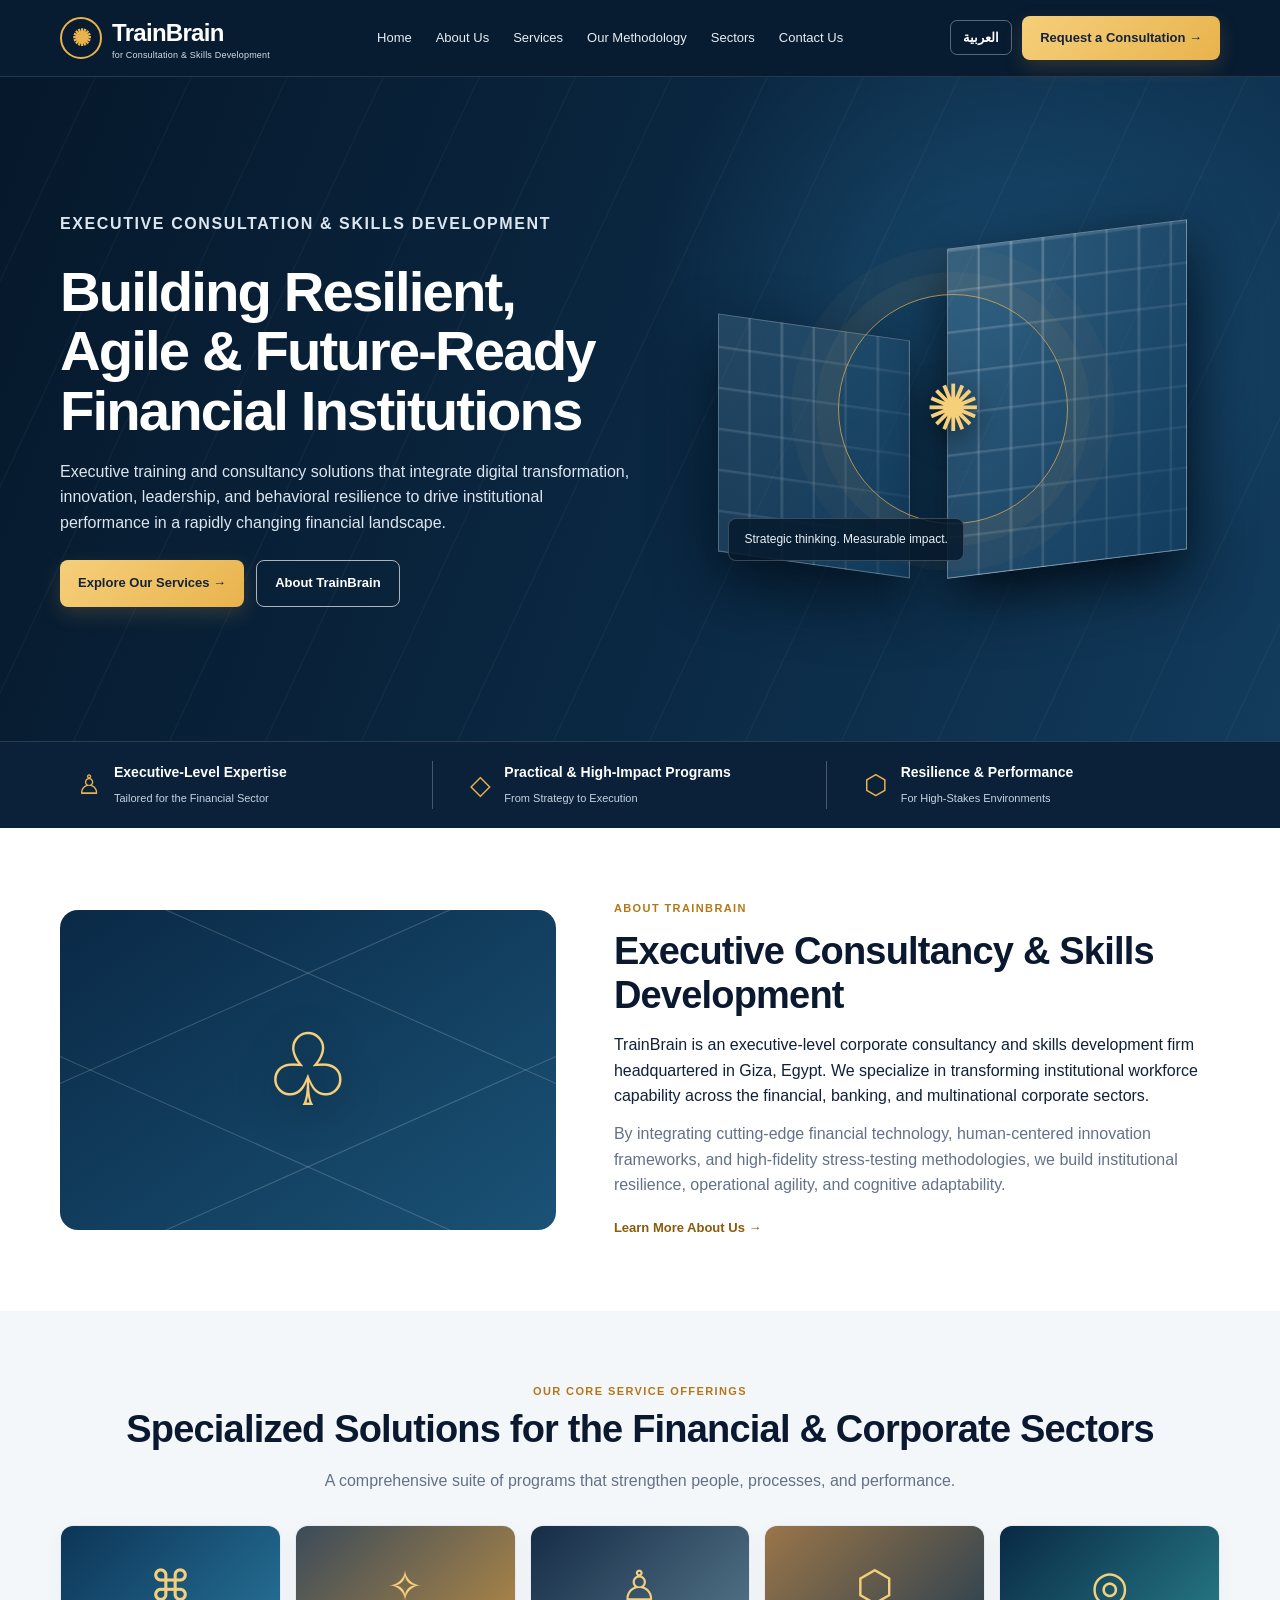
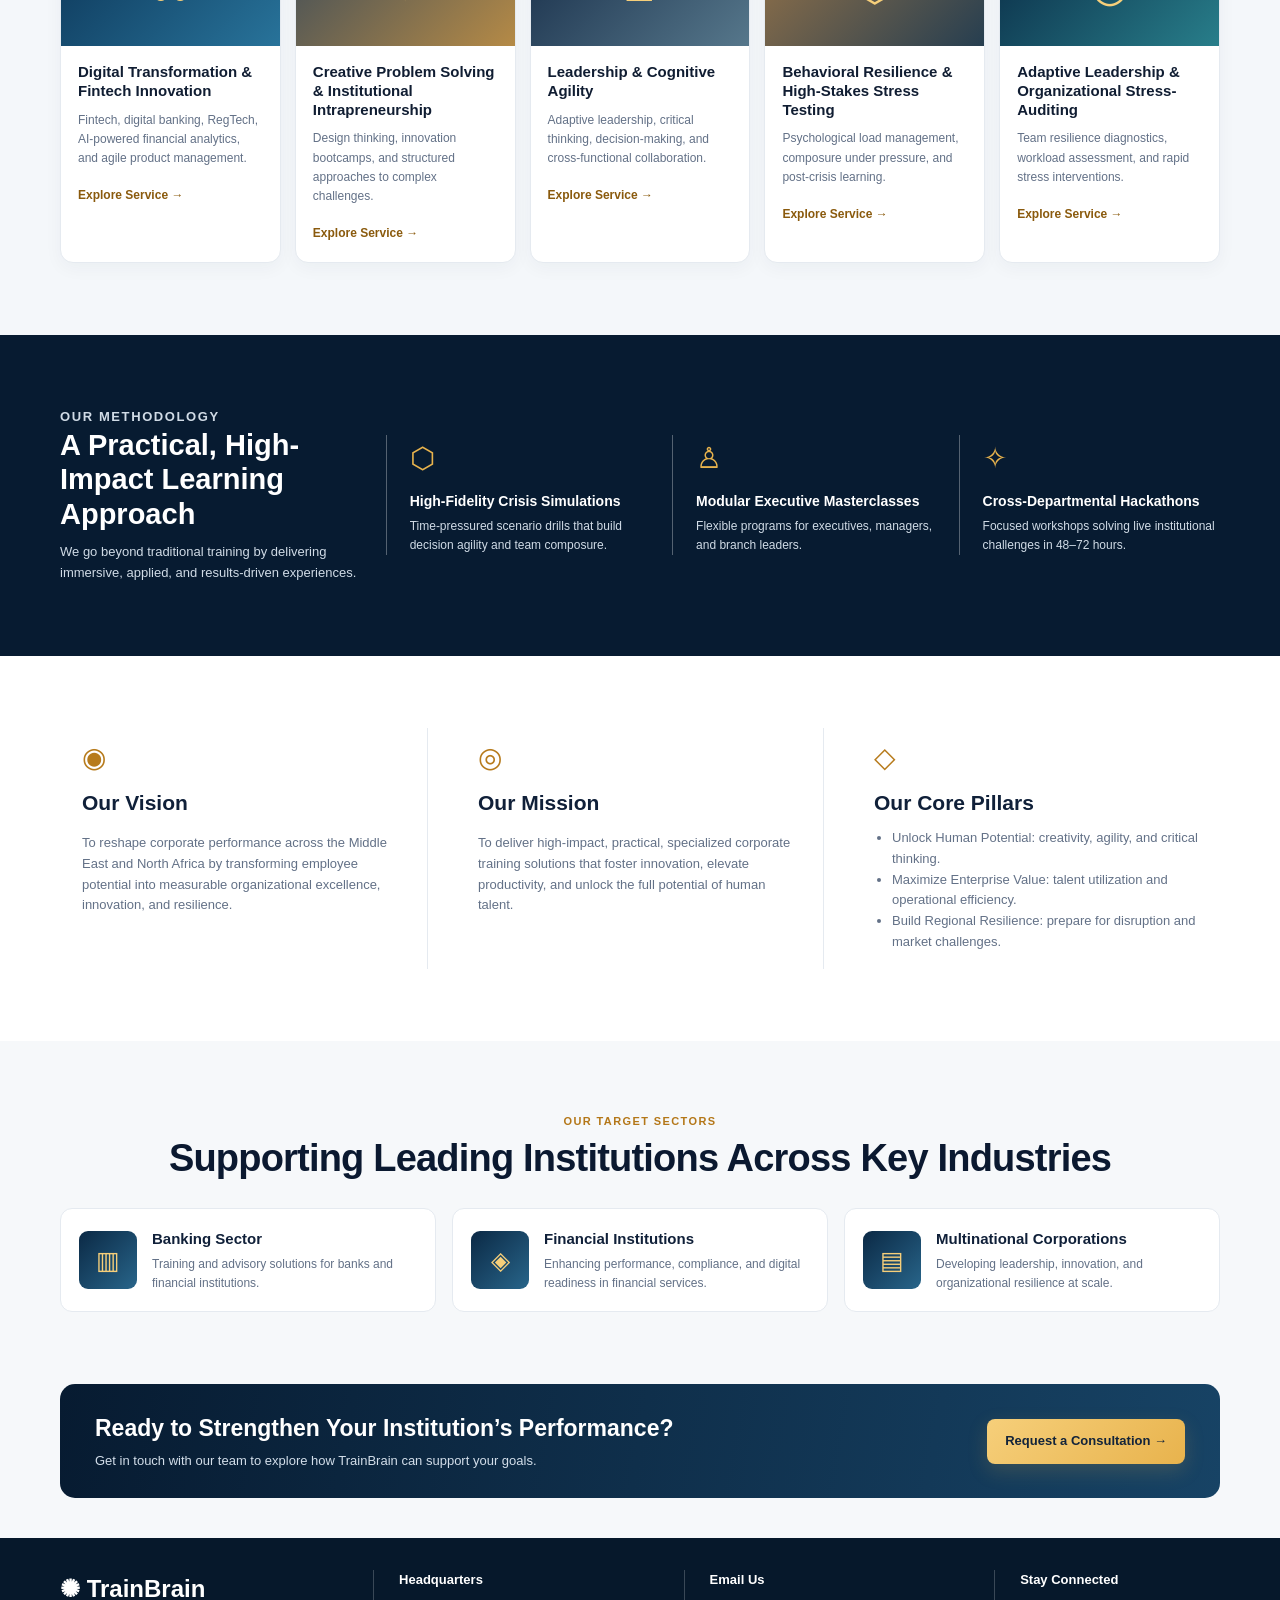
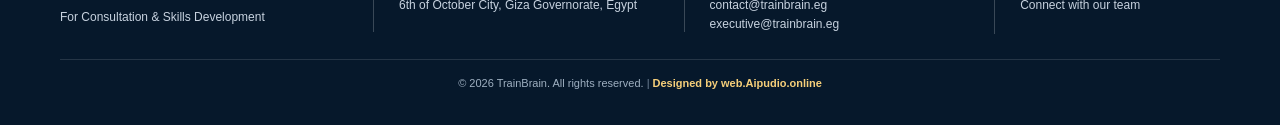
==== index.html @ cb70b30d "Add files via upload" ====
<!DOCTYPE html>
<html lang="en" dir="ltr">
<head>
<meta charset="UTF-8">
<meta name="viewport" content="width=device-width, initial-scale=1.0">
<meta name="description" content="TrainBrain — Executive consultancy and skills development for financial institutions and corporate organizations.">
<title>TrainBrain | Executive Consultancy & Skills Development</title>
<style>
:root{--navy:#071b31;--navy2:#0e2d4b;--gold:#e8b34d;--gold2:#f6cf7a;--ink:#102039;--muted:#637187;--line:#e5eaf0;--pale:#f4f7fa;--white:#fff}
*{box-sizing:border-box}html{scroll-behavior:smooth}body{margin:0;font-family:Inter,"Segoe UI",Tahoma,Arial,sans-serif;color:var(--ink);line-height:1.6;background:#fff}a{color:inherit;text-decoration:none}.container{width:min(1160px,calc(100% - 42px));margin:auto}
.topbar{background:var(--navy);color:#fff;position:sticky;top:0;z-index:30;border-bottom:1px solid #ffffff20}.nav{height:76px;display:flex;align-items:center;justify-content:space-between;gap:22px}.brand{display:flex;align-items:center;gap:10px;font-weight:850;font-size:24px;letter-spacing:-.7px;white-space:nowrap}.brandmark{width:42px;height:42px;border:2px solid var(--gold);border-radius:50%;display:grid;place-items:center;color:var(--gold);font-size:23px}.brand small{display:block;font-size:9px;letter-spacing:.2px;font-weight:500;color:#d5deea;margin-top:-5px}.navlinks{display:flex;align-items:center;gap:24px;font-size:13px;color:#e6edf5}.navlinks a:hover{color:var(--gold2)}.navtools{display:flex;align-items:center;gap:10px}.lang{border:1px solid #ffffff55;background:transparent;color:white;padding:9px 12px;border-radius:7px;cursor:pointer;font-weight:700}.btn{display:inline-flex;align-items:center;justify-content:center;gap:9px;padding:12px 18px;border-radius:8px;background:linear-gradient(135deg,var(--gold2),var(--gold));color:#13243a;font-weight:800;font-size:13px;border:0;cursor:pointer;box-shadow:0 7px 20px #e8b34d2c;transition:.2s}.btn:hover{transform:translateY(-2px)}.btn-outline{background:transparent;border:1px solid #ffffffa8;color:white;box-shadow:none}
.hero{background:radial-gradient(circle at 78% 35%,#23618a88,transparent 32%),linear-gradient(110deg,#06182b,#0b2944 58%,#123b5c);color:#fff;overflow:hidden;position:relative}.hero:after{content:"";position:absolute;inset:0;pointer-events:none;background:repeating-linear-gradient(115deg,transparent 0 85px,#ffffff08 86px 87px)}.hero-grid{min-height:465px;display:grid;grid-template-columns:1.05fr .95fr;align-items:center;gap:35px;padding:62px 0;position:relative;z-index:1}.eyebrow{font-size:11px;font-weight:850;letter-spacing:1.6px;text-transform:uppercase;color:var(--gold);margin:0 0 12px}.hero h1{font-size:clamp(37px,4.4vw,57px);line-height:1.06;letter-spacing:-1.9px;margin:0 0 18px;max-width:650px}.hero p{color:#dce6f0;max-width:570px;margin:0 0 25px;font-size:16px}.actions{display:flex;gap:12px;flex-wrap:wrap}.hero-art{height:330px;position:relative;display:grid;place-items:center}.tower{position:absolute;bottom:3%;height:85%;width:40%;border:1px solid #ffffff50;background:linear-gradient(115deg,#9bc7df33,#123e61cc),repeating-linear-gradient(90deg,transparent 0 29px,#ffffff45 30px 32px),repeating-linear-gradient(0deg,transparent 0 38px,#ffffff35 39px 41px);box-shadow:0 25px 60px #020d18;transform:skewY(-7deg)}.tower.t1{right:6%;height:100%;width:45%}.tower.t2{left:6%;height:72%;width:36%;opacity:.8;transform:skewY(8deg)}.orbit{width:230px;height:230px;border:1px solid #e8b34dbb;border-radius:50%;display:grid;place-items:center;box-shadow:0 0 0 22px #e8b34d0d,0 0 0 47px #e8b34d09;position:relative}.orbit span{font-size:65px;color:var(--gold2);text-shadow:0 8px 30px #0008}.arttag{position:absolute;bottom:13px;left:8%;background:#061a2cdd;border:1px solid #ffffff33;padding:11px 15px;border-radius:8px;font-size:12px;color:#eaf1f8}
.proof{background:#0a2139;color:white;border-top:1px solid #ffffff20}.proofgrid{display:grid;grid-template-columns:repeat(3,1fr);gap:20px;padding:19px 0}.proofitem{display:flex;align-items:center;gap:13px;padding:0 17px;border-inline-end:1px solid #ffffff40}.proofitem:last-child{border:0}.prooficon{font-size:27px;color:var(--gold)}.proofitem strong{display:block;font-size:14px}.proofitem small{font-size:11px;color:#c6d3e0}
section{padding:72px 0}.about{display:grid;grid-template-columns:.9fr 1.1fr;gap:58px;align-items:center}.visual{min-height:320px;border-radius:18px;background:linear-gradient(145deg,#0a2946,#1a5276);position:relative;overflow:hidden;display:grid;place-items:center;color:var(--gold2);font-size:100px}.visual:before,.visual:after{content:"";position:absolute;border:1px solid #ffffff30;transform:rotate(-24deg);width:125%;height:55%}.visual:after{transform:rotate(24deg)}.visual span{z-index:1;text-shadow:0 10px 35px #0008}.sectiontag{color:#b47718;font-size:11px;font-weight:850;letter-spacing:1.4px;text-transform:uppercase;margin:0 0 7px}.sectiontitle{font-size:clamp(27px,3vw,38px);line-height:1.15;letter-spacing:-.8px;margin:0 0 15px;color:#0b1930}.muted{color:var(--muted)}.about p{margin:0 0 12px}.textlink{display:inline-flex;gap:8px;align-items:center;color:#8a5a0d;font-weight:800;font-size:13px;margin-top:8px}.center{text-align:center}.services{background:var(--pale)}.servicegrid{display:grid;grid-template-columns:repeat(5,1fr);gap:14px;margin-top:32px}.service{background:white;border:1px solid var(--line);border-radius:13px;overflow:hidden;box-shadow:0 5px 18px #0b24400b;transition:.2s}.service:hover{transform:translateY(-5px);box-shadow:0 14px 30px #0b244018}.servicevisual{height:120px;background:linear-gradient(135deg,#0c3557,#28739a);display:grid;place-items:center;color:var(--gold2);font-size:43px}.service:nth-child(2) .servicevisual{background:linear-gradient(135deg,#3b4b59,#b58a46)}.service:nth-child(3) .servicevisual{background:linear-gradient(135deg,#162c47,#56778b)}.service:nth-child(4) .servicevisual{background:linear-gradient(135deg,#9a7548,#263e50)}.service:nth-child(5) .servicevisual{background:linear-gradient(135deg,#092944,#287e8a)}.servicebody{padding:17px}.service h3{font-size:15px;line-height:1.25;margin:0 0 10px;color:#101d32}.service p{font-size:12px;color:var(--muted);margin:0 0 13px}.service a{font-size:12px;font-weight:800;color:#8a5a0d}
.method{background:var(--navy);color:white}.methodgrid{display:grid;grid-template-columns:1.15fr repeat(3,1fr);gap:25px;align-items:center}.method h2{font-size:29px;line-height:1.2;margin:0 0 10px}.method p{color:#d0dbe6;font-size:13px;margin:0}.methoditem{border-inline-start:1px solid #ffffff50;padding-inline-start:23px}.methoditem .ico{font-size:29px;color:var(--gold);display:block;margin-bottom:8px}.methoditem strong{display:block;margin-bottom:5px;font-size:14px}.methoditem p{font-size:12px}
.valuesgrid{display:grid;grid-template-columns:repeat(3,1fr);gap:28px}.valuebox{padding:8px 22px;border-inline-end:1px solid var(--line)}.valuebox:last-child{border:0}.valueicon{font-size:28px;color:#b77b1c}.valuebox h3{font-size:21px;margin:6px 0 8px}.valuebox p,.valuebox li{font-size:13px;color:var(--muted)}.valuebox ul{padding-inline-start:18px;margin:8px 0}
.sectors{background:#f6f8fa}.sectorgrid{display:grid;grid-template-columns:repeat(3,1fr);gap:16px;margin-top:27px}.sector{display:flex;align-items:center;gap:15px;background:white;border:1px solid var(--line);border-radius:12px;padding:18px}.sectoricon{width:58px;height:58px;flex:0 0 58px;border-radius:9px;background:linear-gradient(135deg,#0b2945,#28658a);display:grid;place-items:center;color:var(--gold2);font-size:25px}.sector h3{margin:0 0 4px;font-size:15px}.sector p{margin:0;color:var(--muted);font-size:12px}
.cta{padding:0 0 40px;background:#f6f8fa}.ctainner{border-radius:15px;background:linear-gradient(100deg,#071b31,#174365);color:white;padding:26px 35px;display:flex;align-items:center;justify-content:space-between;gap:20px}.ctainner h2{font-size:23px;margin:0 0 4px}.ctainner p{margin:0;color:#d3deea;font-size:13px}
footer{background:#06182b;color:white;padding:32px 0}.footergrid{display:grid;grid-template-columns:1.1fr 1fr 1fr .7fr;gap:25px;align-items:start}.footcol{border-inline-end:1px solid #ffffff35;padding-inline-end:20px;min-height:62px}.footcol:last-child{border:0}.footcol strong{display:block;font-size:13px;margin-bottom:5px}.footcol p{font-size:12px;color:#c7d2df;margin:0}.footbrand{font-size:24px;font-weight:850}.copyright{border-top:1px solid #ffffff20;margin-top:25px;padding-top:15px;color:#9eafc0;font-size:11px;text-align:center}.site-credit{color:var(--gold2);font-weight:750;white-space:nowrap}.site-credit:hover{color:#fff;text-decoration:underline}.credit-separator{color:#71849a}
body[dir="rtl"]{font-family:Tahoma,"Segoe UI",Arial,sans-serif}body[dir="rtl"] .hero h1{letter-spacing:0;line-height:1.35}body[dir="rtl"] .eyebrow{letter-spacing:0}body[dir="rtl"] .sectiontag{letter-spacing:0}body[dir="rtl"] .navlinks{font-size:14px}
@media(max-width:980px){.navlinks{gap:13px}.navlinks a:nth-child(4),.navlinks a:nth-child(5){display:none}.servicegrid{grid-template-columns:repeat(3,1fr)}.methodgrid{grid-template-columns:repeat(3,1fr)}.methodintro{grid-column:1/-1}.methoditem:first-of-type{border:0}.about{gap:30px}}
@media(max-width:700px){.container{width:min(100% - 30px,560px)}.nav{height:68px}.brand{font-size:20px}.brandmark{width:36px;height:36px}.navlinks{display:none}.navtools .btn{display:none}.hero-grid{grid-template-columns:1fr;padding:55px 0 35px}.hero h1{font-size:39px}.hero-art{height:230px}.orbit{width:165px;height:165px}.orbit span{font-size:48px}.proofgrid{grid-template-columns:1fr;gap:12px}.proofitem{border:0;border-bottom:1px solid #ffffff30;padding:8px 4px}.about{grid-template-columns:1fr}.visual{min-height:220px}.servicegrid{grid-template-columns:1fr 1fr}.servicevisual{height:100px}.methodgrid{grid-template-columns:1fr}.methoditem{border-inline-start:0;border-top:1px solid #ffffff40;padding:17px 0 0}.valuesgrid,.sectorgrid{grid-template-columns:1fr}.valuebox{border:0;border-bottom:1px solid var(--line);padding:10px 0 20px}.ctainner{align-items:flex-start;flex-direction:column;padding:24px}.footergrid{grid-template-columns:1fr 1fr}.footcol{border:0}.sectiontitle{font-size:29px}section{padding:55px 0}}
@media(max-width:420px){.servicegrid{grid-template-columns:1fr}.footergrid{grid-template-columns:1fr}.hero h1{font-size:34px}}
</style>
</head>
<body>
<header class="topbar">
  <div class="container nav">
    <a class="brand" href="#home"><span class="brandmark">✺</span><span>TrainBrain<small data-en="for Consultation & Skills Development" data-ar="للاستشارات وتطوير المهارات">for Consultation & Skills Development</small></span></a>
    <nav class="navlinks">
      <a href="#home" data-en="Home" data-ar="الرئيسية">Home</a><a href="#about" data-en="About Us" data-ar="من نحن">About Us</a><a href="#services" data-en="Services" data-ar="خدماتنا">Services</a><a href="#method" data-en="Our Methodology" data-ar="منهجية العمل">Our Methodology</a><a href="#sectors" data-en="Sectors" data-ar="القطاعات">Sectors</a><a href="#contact" data-en="Contact Us" data-ar="تواصل معنا">Contact Us</a>
    </nav>
    <div class="navtools"><button class="lang" id="langBtn" type="button">العربية</button><a class="btn" href="#contact" data-en="Request a Consultation →" data-ar="اطلب استشارة ←">Request a Consultation →</a></div>
  </div>
</header>
<main>
<section class="hero" id="home"><div class="container hero-grid">
  <div><p class="eyebrow" data-en="Executive Consultation & Skills Development" data-ar="الاستشارات التنفيذية وتطوير المهارات">Executive Consultation & Skills Development</p>
  <h1 data-en="Building Resilient, Agile & Future-Ready Financial Institutions" data-ar="نبني مؤسسات مالية أكثر مرونة وابتكارًا واستعدادًا للمستقبل">Building Resilient, Agile & Future-Ready Financial Institutions</h1>
  <p data-en="Executive training and consultancy solutions that integrate digital transformation, innovation, leadership, and behavioral resilience to drive institutional performance in a rapidly changing financial landscape." data-ar="حلول استشارية وتدريبية تنفيذية تجمع بين التحول الرقمي والابتكار والقيادة والمرونة السلوكية لتعزيز أداء المؤسسات في بيئة مالية سريعة التغير.">Executive training and consultancy solutions that integrate digital transformation, innovation, leadership, and behavioral resilience to drive institutional performance in a rapidly changing financial landscape.</p>
  <div class="actions"><a class="btn" href="#services" data-en="Explore Our Services →" data-ar="اكتشف خدماتنا ←">Explore Our Services →</a><a class="btn btn-outline" href="#about" data-en="About TrainBrain" data-ar="عن TrainBrain">About TrainBrain</a></div></div>
  <div class="hero-art" aria-hidden="true"><div class="tower t2"></div><div class="tower t1"></div><div class="orbit"><span>✺</span></div><div class="arttag" data-en="Strategic thinking. Measurable impact." data-ar="تفكير استراتيجي. تأثير قابل للقياس.">Strategic thinking. Measurable impact.</div></div>
</div></section>
<div class="proof"><div class="container proofgrid">
  <div class="proofitem"><span class="prooficon">♙</span><div><strong data-en="Executive-Level Expertise" data-ar="خبرات على المستوى التنفيذي">Executive-Level Expertise</strong><small data-en="Tailored for the Financial Sector" data-ar="مصممة خصيصًا للقطاع المالي">Tailored for the Financial Sector</small></div></div>
  <div class="proofitem"><span class="prooficon">◇</span><div><strong data-en="Practical & High-Impact Programs" data-ar="برامج عملية عالية التأثير">Practical & High-Impact Programs</strong><small data-en="From Strategy to Execution" data-ar="من التخطيط إلى التنفيذ">From Strategy to Execution</small></div></div>
  <div class="proofitem"><span class="prooficon">⬡</span><div><strong data-en="Resilience & Performance" data-ar="المرونة والأداء">Resilience & Performance</strong><small data-en="For High-Stakes Environments" data-ar="للبيئات عالية التحديات">For High-Stakes Environments</small></div></div>
</div></div>
<section id="about"><div class="container about">
  <div class="visual"><span>♧</span></div>
  <div><p class="sectiontag" data-en="About TrainBrain" data-ar="عن TrainBrain">About TrainBrain</p><h2 class="sectiontitle" data-en="Executive Consultancy & Skills Development" data-ar="الاستشارات التنفيذية وتطوير المهارات">Executive Consultancy & Skills Development</h2>
  <p data-en="TrainBrain is an executive-level corporate consultancy and skills development firm headquartered in Giza, Egypt. We specialize in transforming institutional workforce capability across the financial, banking, and multinational corporate sectors." data-ar="TrainBrain شركة استشارات مؤسسية وتطوير مهارات على المستوى التنفيذي، يقع مقرها في الجيزة بمصر. نتخصص في تطوير قدرات القوى العاملة بالمؤسسات في القطاعات المالية والمصرفية والشركات متعددة الجنسيات.">TrainBrain is an executive-level corporate consultancy and skills development firm headquartered in Giza, Egypt. We specialize in transforming institutional workforce capability across the financial, banking, and multinational corporate sectors.</p>
  <p class="muted" data-en="By integrating cutting-edge financial technology, human-centered innovation frameworks, and high-fidelity stress-testing methodologies, we build institutional resilience, operational agility, and cognitive adaptability." data-ar="ومن خلال دمج أحدث تقنيات التكنولوجيا المالية وأطر الابتكار المرتكزة على الإنسان ومنهجيات محاكاة الضغوط الواقعية، نعمل على بناء المرونة المؤسسية والرشاقة التشغيلية والقدرة على التكيف الذهني.">By integrating cutting-edge financial technology, human-centered innovation frameworks, and high-fidelity stress-testing methodologies, we build institutional resilience, operational agility, and cognitive adaptability.</p>
  <a class="textlink" href="#contact" data-en="Learn More About Us →" data-ar="تعرّف على المزيد ←">Learn More About Us →</a></div>
</div></section>
<section class="services" id="services"><div class="container"><div class="center"><p class="sectiontag" data-en="Our Core Service Offerings" data-ar="مجالات خدماتنا الرئيسية">Our Core Service Offerings</p><h2 class="sectiontitle" data-en="Specialized Solutions for the Financial & Corporate Sectors" data-ar="حلول متخصصة للقطاعات المالية والمؤسسية">Specialized Solutions for the Financial & Corporate Sectors</h2><p class="muted" data-en="A comprehensive suite of programs that strengthen people, processes, and performance." data-ar="مجموعة متكاملة من البرامج التي تطور الأفراد والعمليات وترتقي بالأداء المؤسسي.">A comprehensive suite of programs that strengthen people, processes, and performance.</p></div>
<div class="servicegrid">
  <article class="service"><div class="servicevisual">⌘</div><div class="servicebody"><h3 data-en="Digital Transformation & Fintech Innovation" data-ar="التحول الرقمي والابتكار في التكنولوجيا المالية">Digital Transformation & Fintech Innovation</h3><p data-en="Fintech, digital banking, RegTech, AI-powered financial analytics, and agile product management." data-ar="التكنولوجيا المالية والخدمات المصرفية الرقمية والامتثال الرقابي والذكاء الاصطناعي وإدارة المنتجات الرقمية.">Fintech, digital banking, RegTech, AI-powered financial analytics, and agile product management.</p><a href="#contact" data-en="Explore Service →" data-ar="اكتشف الخدمة ←">Explore Service →</a></div></article>
  <article class="service"><div class="servicevisual">✧</div><div class="servicebody"><h3 data-en="Creative Problem Solving & Institutional Intrapreneurship" data-ar="حل المشكلات الإبداعي والابتكار المؤسسي">Creative Problem Solving & Institutional Intrapreneurship</h3><p data-en="Design thinking, innovation bootcamps, and structured approaches to complex challenges." data-ar="التفكير التصميمي ومعسكرات الابتكار وأساليب منهجية للتعامل مع التحديات المعقدة.">Design thinking, innovation bootcamps, and structured approaches to complex challenges.</p><a href="#contact" data-en="Explore Service →" data-ar="اكتشف الخدمة ←">Explore Service →</a></div></article>
  <article class="service"><div class="servicevisual">♙</div><div class="servicebody"><h3 data-en="Leadership & Cognitive Agility" data-ar="القيادة والمرونة الذهنية">Leadership & Cognitive Agility</h3><p data-en="Adaptive leadership, critical thinking, decision-making, and cross-functional collaboration." data-ar="القيادة التكيفية والتفكير النقدي واتخاذ القرار وتعزيز التعاون بين الإدارات.">Adaptive leadership, critical thinking, decision-making, and cross-functional collaboration.</p><a href="#contact" data-en="Explore Service →" data-ar="اكتشف الخدمة ←">Explore Service →</a></div></article>
  <article class="service"><div class="servicevisual">⬡</div><div class="servicebody"><h3 data-en="Behavioral Resilience & High-Stakes Stress Testing" data-ar="المرونة السلوكية ومحاكاة الضغوط الحرجة">Behavioral Resilience & High-Stakes Stress Testing</h3><p data-en="Psychological load management, composure under pressure, and post-crisis learning." data-ar="إدارة الأعباء الذهنية والثبات تحت الضغط واستخلاص الدروس بعد الأزمات.">Psychological load management, composure under pressure, and post-crisis learning.</p><a href="#contact" data-en="Explore Service →" data-ar="اكتشف الخدمة ←">Explore Service →</a></div></article>
  <article class="service"><div class="servicevisual">◎</div><div class="servicebody"><h3 data-en="Adaptive Leadership & Organizational Stress-Auditing" data-ar="القيادة التكيفية وتقييم الضغوط المؤسسية">Adaptive Leadership & Organizational Stress-Auditing</h3><p data-en="Team resilience diagnostics, workload assessment, and rapid stress interventions." data-ar="تقييم مرونة الفرق وأعباء العمل وتطبيق تدخلات سريعة لإدارة التوتر.">Team resilience diagnostics, workload assessment, and rapid stress interventions.</p><a href="#contact" data-en="Explore Service →" data-ar="اكتشف الخدمة ←">Explore Service →</a></div></article>
</div></div></section>
<section class="method" id="method"><div class="container methodgrid">
  <div class="methodintro"><p class="eyebrow" data-en="Our Methodology" data-ar="منهجية العمل">Our Methodology</p><h2 data-en="A Practical, High-Impact Learning Approach" data-ar="منهجية تعلم عملية وعالية التأثير">A Practical, High-Impact Learning Approach</h2><p data-en="We go beyond traditional training by delivering immersive, applied, and results-driven experiences." data-ar="نتجاوز التدريب التقليدي من خلال تجارب عملية وتفاعلية تركز على التطبيق وتحقيق النتائج.">We go beyond traditional training by delivering immersive, applied, and results-driven experiences.</p></div>
  <div class="methoditem"><span class="ico">⬡</span><strong data-en="High-Fidelity Crisis Simulations" data-ar="محاكاة واقعية للأزمات">High-Fidelity Crisis Simulations</strong><p data-en="Time-pressured scenario drills that build decision agility and team composure." data-ar="تدريبات تحاكي سيناريوهات واقعية تحت ضغط الوقت لتعزيز سرعة القرار وتماسك الفرق.">Time-pressured scenario drills that build decision agility and team composure.</p></div>
  <div class="methoditem"><span class="ico">♙</span><strong data-en="Modular Executive Masterclasses" data-ar="برامج تنفيذية متخصصة">Modular Executive Masterclasses</strong><p data-en="Flexible programs for executives, managers, and branch leaders." data-ar="برامج مرنة للقيادات التنفيذية والمديرين ومديري الفروع.">Flexible programs for executives, managers, and branch leaders.</p></div>
  <div class="methoditem"><span class="ico">✧</span><strong data-en="Cross-Departmental Hackathons" data-ar="ورش ابتكار مشتركة بين الإدارات">Cross-Departmental Hackathons</strong><p data-en="Focused workshops solving live institutional challenges in 48–72 hours." data-ar="ورش عمل مكثفة لمعالجة تحديات مؤسسية فعلية خلال 48 إلى 72 ساعة.">Focused workshops solving live institutional challenges in 48–72 hours.</p></div>
</div></section>
<section><div class="container valuesgrid">
  <div class="valuebox"><div class="valueicon">◉</div><h3 data-en="Our Vision" data-ar="رؤيتنا">Our Vision</h3><p data-en="To reshape corporate performance across the Middle East and North Africa by transforming employee potential into measurable organizational excellence, innovation, and resilience." data-ar="إعادة تشكيل مستقبل الأداء المؤسسي في الشرق الأوسط وشمال أفريقيا من خلال تحويل إمكانات الموظفين إلى تميز مؤسسي وابتكار ومرونة قابلة للقياس.">To reshape corporate performance across the Middle East and North Africa by transforming employee potential into measurable organizational excellence, innovation, and resilience.</p></div>
  <div class="valuebox"><div class="valueicon">◎</div><h3 data-en="Our Mission" data-ar="رسالتنا">Our Mission</h3><p data-en="To deliver high-impact, practical, specialized corporate training solutions that foster innovation, elevate productivity, and unlock the full potential of human talent." data-ar="تقديم حلول تدريبية مؤسسية متخصصة وعملية وعالية التأثير تعزز الابتكار وترفع الإنتاجية وتطلق الإمكانات الكاملة للموارد البشرية.">To deliver high-impact, practical, specialized corporate training solutions that foster innovation, elevate productivity, and unlock the full potential of human talent.</p></div>
  <div class="valuebox"><div class="valueicon">◇</div><h3 data-en="Our Core Pillars" data-ar="ركائزنا الأساسية">Our Core Pillars</h3><ul><li data-en="Unlock Human Potential: creativity, agility, and critical thinking." data-ar="إطلاق الإمكانات البشرية: الإبداع والمرونة والتفكير النقدي.">Unlock Human Potential: creativity, agility, and critical thinking.</li><li data-en="Maximize Enterprise Value: talent utilization and operational efficiency." data-ar="تعظيم القيمة المؤسسية: استثمار المواهب ورفع كفاءة العمليات.">Maximize Enterprise Value: talent utilization and operational efficiency.</li><li data-en="Build Regional Resilience: prepare for disruption and market challenges." data-ar="بناء المرونة الإقليمية: الاستعداد للتحولات والتحديات السوقية.">Build Regional Resilience: prepare for disruption and market challenges.</li></ul></div>
</div></section>
<section class="sectors" id="sectors"><div class="container"><div class="center"><p class="sectiontag" data-en="Our Target Sectors" data-ar="القطاعات المستهدفة">Our Target Sectors</p><h2 class="sectiontitle" data-en="Supporting Leading Institutions Across Key Industries" data-ar="ندعم المؤسسات الرائدة في القطاعات الرئيسية">Supporting Leading Institutions Across Key Industries</h2></div>
<div class="sectorgrid"><div class="sector"><div class="sectoricon">▥</div><div><h3 data-en="Banking Sector" data-ar="القطاع المصرفي">Banking Sector</h3><p data-en="Training and advisory solutions for banks and financial institutions." data-ar="حلول تدريبية واستشارية للبنوك والمؤسسات المالية.">Training and advisory solutions for banks and financial institutions.</p></div></div>
<div class="sector"><div class="sectoricon">◈</div><div><h3 data-en="Financial Institutions" data-ar="المؤسسات المالية">Financial Institutions</h3><p data-en="Enhancing performance, compliance, and digital readiness in financial services." data-ar="تعزيز الأداء والامتثال والاستعداد الرقمي في الخدمات المالية.">Enhancing performance, compliance, and digital readiness in financial services.</p></div></div>
<div class="sector"><div class="sectoricon">▤</div><div><h3 data-en="Multinational Corporations" data-ar="الشركات متعددة الجنسيات">Multinational Corporations</h3><p data-en="Developing leadership, innovation, and organizational resilience at scale." data-ar="تطوير القيادة والابتكار والمرونة المؤسسية على نطاق واسع.">Developing leadership, innovation, and organizational resilience at scale.</p></div></div></div></div></section>
<section class="cta" id="contact"><div class="container ctainner"><div><h2 data-en="Ready to Strengthen Your Institution’s Performance?" data-ar="هل أنتم مستعدون لتعزيز أداء مؤسستكم؟">Ready to Strengthen Your Institution’s Performance?</h2><p data-en="Get in touch with our team to explore how TrainBrain can support your goals." data-ar="تواصلوا مع فريقنا لاستكشاف كيف يمكن لـ TrainBrain دعم أهدافكم.">Get in touch with our team to explore how TrainBrain can support your goals.</p></div><a class="btn" href="mailto:contact@trainbrain.eg" data-en="Request a Consultation →" data-ar="اطلب استشارة ←">Request a Consultation →</a></div></section>
</main>
<footer><div class="container"><div class="footergrid">
  <div class="footcol"><div class="footbrand">✺ TrainBrain</div><p data-en="For Consultation & Skills Development" data-ar="للاستشارات وتطوير المهارات">For Consultation & Skills Development</p></div>
  <div class="footcol"><strong data-en="Headquarters" data-ar="المقر الرئيسي">Headquarters</strong><p data-en="6th of October City, Giza Governorate, Egypt" data-ar="مدينة السادس من أكتوبر، محافظة الجيزة، مصر">6th of October City, Giza Governorate, Egypt</p></div>
  <div class="footcol"><strong data-en="Email Us" data-ar="راسلونا">Email Us</strong><p>contact@trainbrain.eg<br>executive@trainbrain.eg</p></div>
  <div class="footcol"><strong data-en="Stay Connected" data-ar="تابعونا">Stay Connected</strong><p data-en="Connect with our team" data-ar="تواصلوا مع فريقنا">Connect with our team</p></div>
</div><div class="copyright">
  © <span id="year"></span> TrainBrain. <span data-en="All rights reserved." data-ar="جميع الحقوق محفوظة.">All rights reserved.</span>
  <span class="credit-separator"> | </span>
  <a class="site-credit" href="https://web.aipudio.online/" target="_blank" rel="noopener noreferrer"
     data-en="Designed by web.Aipudio.online" data-ar="تصميم وتنفيذ web.Aipudio.online">Designed by web.Aipudio.online</a>
</div></div></footer>
<script>
const btn=document.getElementById('langBtn');
function setLanguage(lang){
  document.documentElement.lang=lang;
  document.documentElement.dir=lang==='ar'?'rtl':'ltr';
  document.body.dir=lang==='ar'?'rtl':'ltr';
  document.querySelectorAll('[data-en][data-ar]').forEach(el=>{el.textContent=el.dataset[lang]});
  btn.textContent=lang==='en'?'العربية':'English';
  localStorage.setItem('trainbrain-lang',lang);
}
btn.addEventListener('click',()=>setLanguage(document.documentElement.lang==='en'?'ar':'en'));
document.getElementById('year').textContent=new Date().getFullYear();
setLanguage('en');
</script>
</body>
</html>
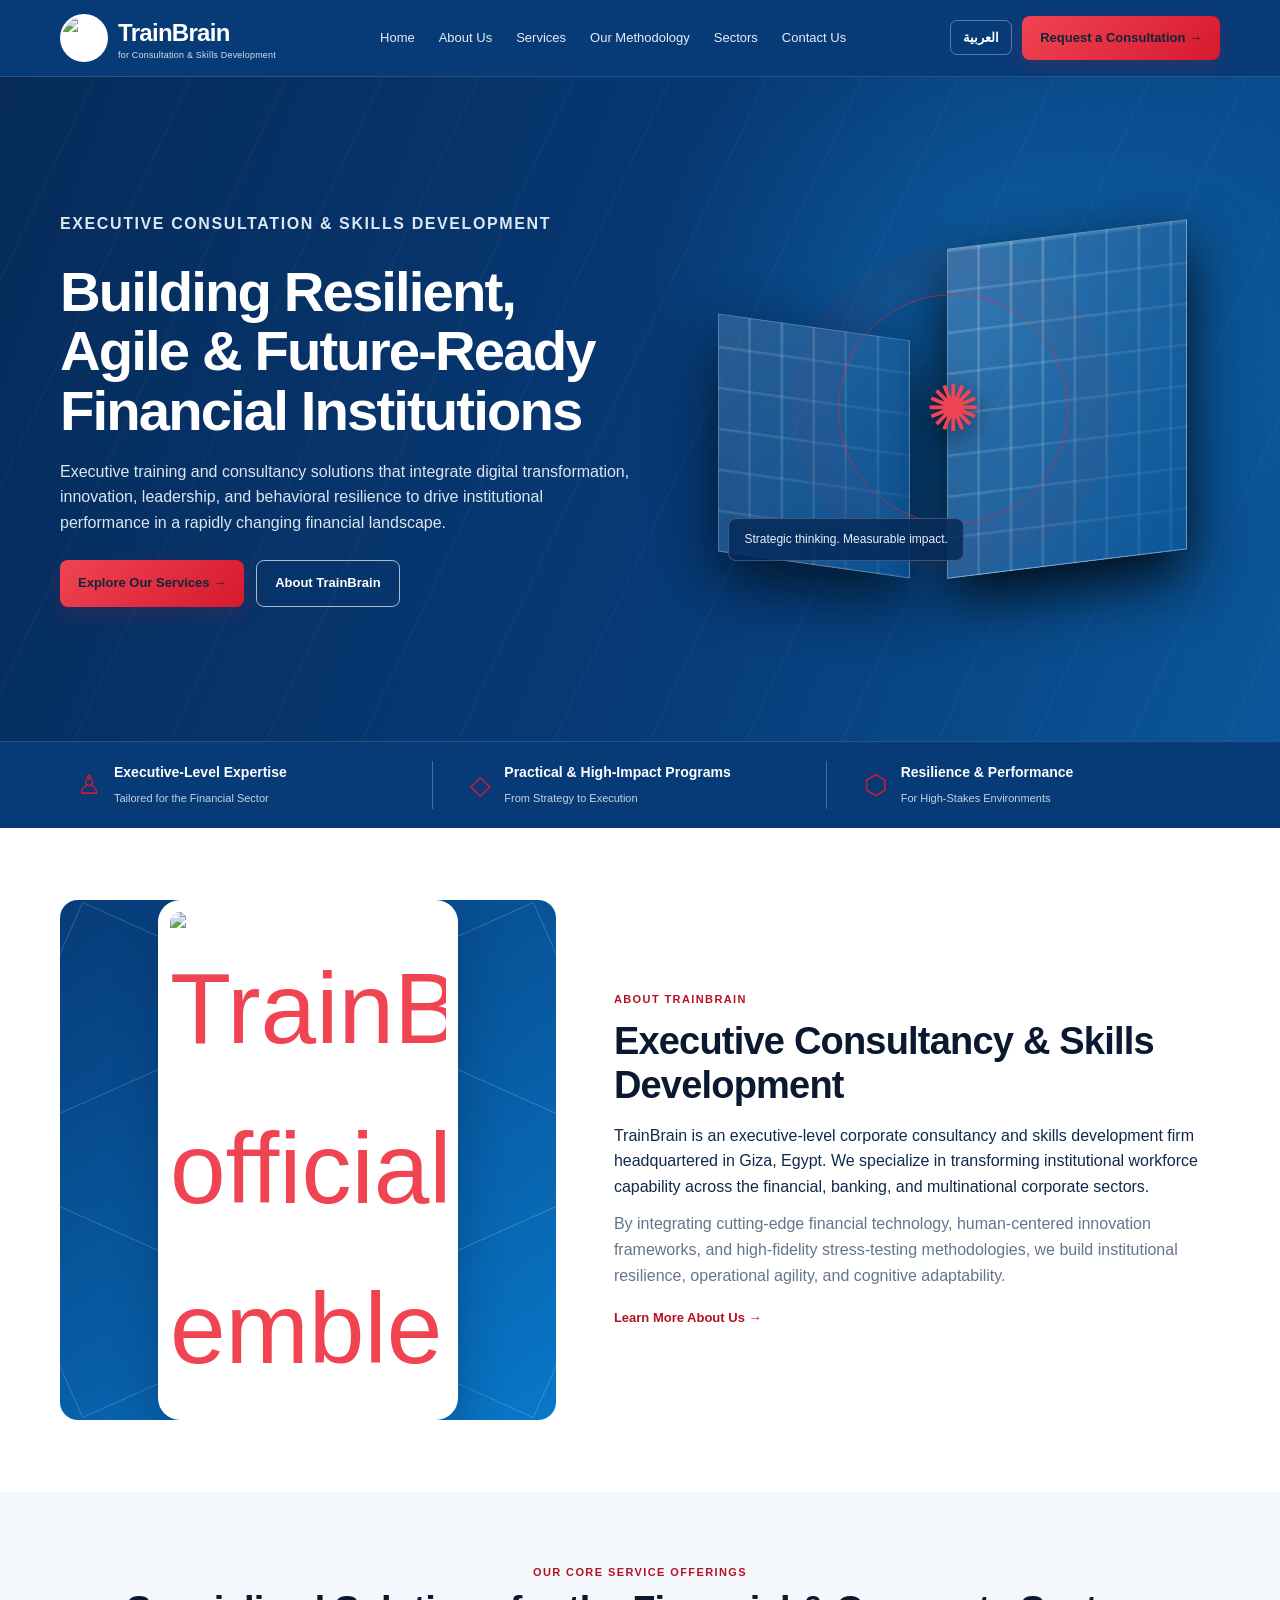
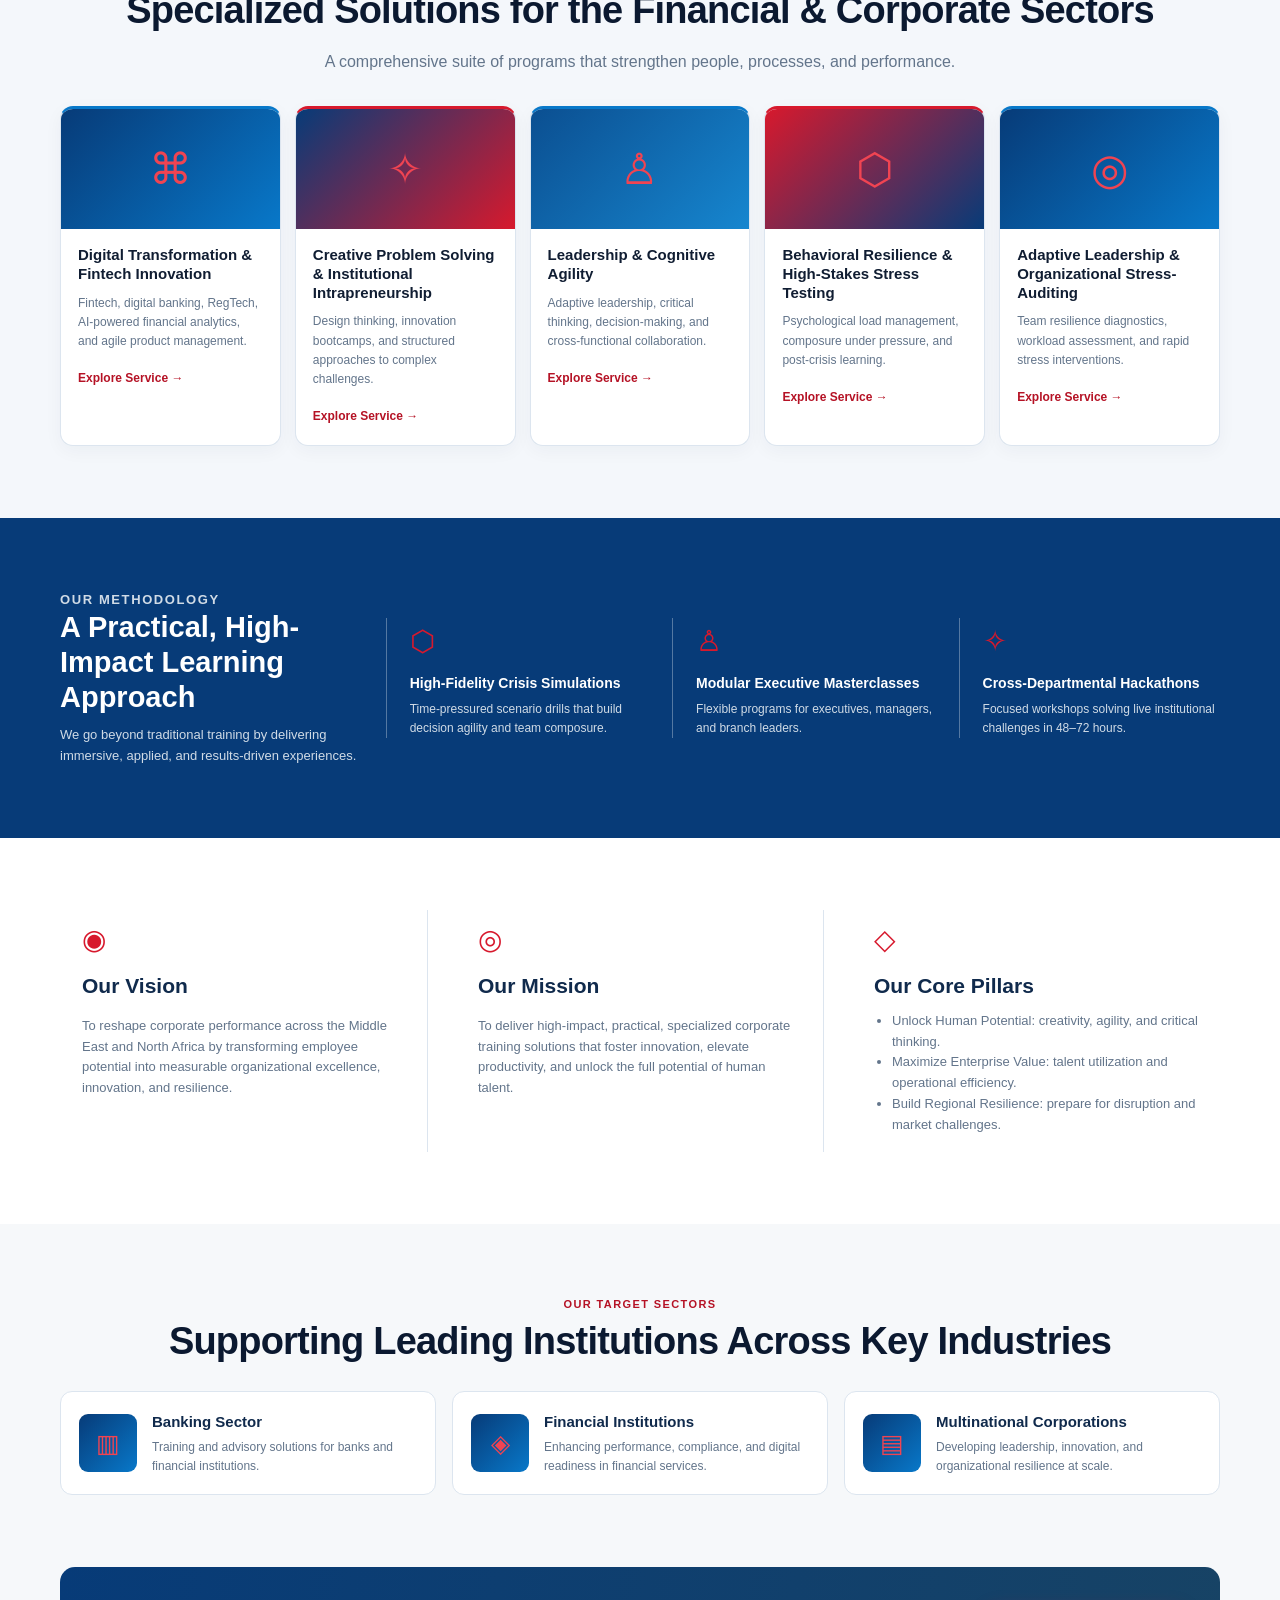
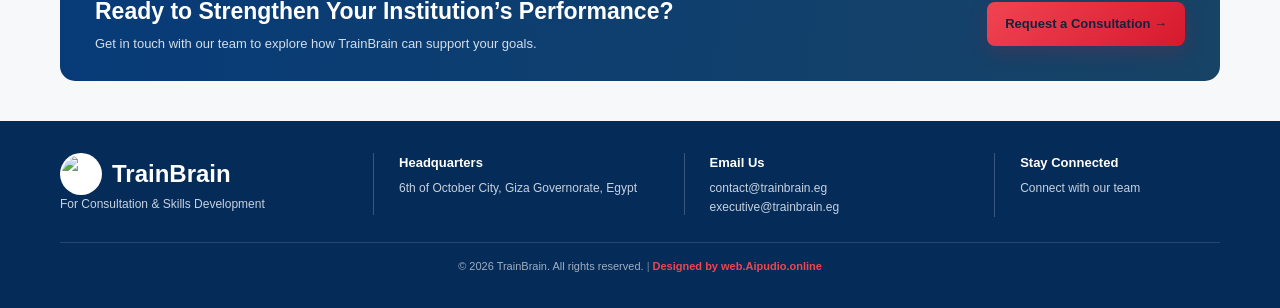
==== commit 4d869505: "Rename index (1).html to index.html" ====
--- a/index.html
+++ b/index.html
@@ -6,27 +6,28 @@
 <meta name="description" content="TrainBrain — Executive consultancy and skills development for financial institutions and corporate organizations.">
 <title>TrainBrain | Executive Consultancy & Skills Development</title>
 <style>
-:root{--navy:#071b31;--navy2:#0e2d4b;--gold:#e8b34d;--gold2:#f6cf7a;--ink:#102039;--muted:#637187;--line:#e5eaf0;--pale:#f4f7fa;--white:#fff}
+:root{--navy:#073B78;--navy2:#0B4F91;--gold:#D7192D;--gold2:#F04452;--ink:#102A4C;--muted:#63758B;--line:#DCE5EF;--pale:#F4F7FB;--white:#fff;--blue:#0878C9;--red:#D7192D}
 *{box-sizing:border-box}html{scroll-behavior:smooth}body{margin:0;font-family:Inter,"Segoe UI",Tahoma,Arial,sans-serif;color:var(--ink);line-height:1.6;background:#fff}a{color:inherit;text-decoration:none}.container{width:min(1160px,calc(100% - 42px));margin:auto}
-.topbar{background:var(--navy);color:#fff;position:sticky;top:0;z-index:30;border-bottom:1px solid #ffffff20}.nav{height:76px;display:flex;align-items:center;justify-content:space-between;gap:22px}.brand{display:flex;align-items:center;gap:10px;font-weight:850;font-size:24px;letter-spacing:-.7px;white-space:nowrap}.brandmark{width:42px;height:42px;border:2px solid var(--gold);border-radius:50%;display:grid;place-items:center;color:var(--gold);font-size:23px}.brand small{display:block;font-size:9px;letter-spacing:.2px;font-weight:500;color:#d5deea;margin-top:-5px}.navlinks{display:flex;align-items:center;gap:24px;font-size:13px;color:#e6edf5}.navlinks a:hover{color:var(--gold2)}.navtools{display:flex;align-items:center;gap:10px}.lang{border:1px solid #ffffff55;background:transparent;color:white;padding:9px 12px;border-radius:7px;cursor:pointer;font-weight:700}.btn{display:inline-flex;align-items:center;justify-content:center;gap:9px;padding:12px 18px;border-radius:8px;background:linear-gradient(135deg,var(--gold2),var(--gold));color:#13243a;font-weight:800;font-size:13px;border:0;cursor:pointer;box-shadow:0 7px 20px #e8b34d2c;transition:.2s}.btn:hover{transform:translateY(-2px)}.btn-outline{background:transparent;border:1px solid #ffffffa8;color:white;box-shadow:none}
-.hero{background:radial-gradient(circle at 78% 35%,#23618a88,transparent 32%),linear-gradient(110deg,#06182b,#0b2944 58%,#123b5c);color:#fff;overflow:hidden;position:relative}.hero:after{content:"";position:absolute;inset:0;pointer-events:none;background:repeating-linear-gradient(115deg,transparent 0 85px,#ffffff08 86px 87px)}.hero-grid{min-height:465px;display:grid;grid-template-columns:1.05fr .95fr;align-items:center;gap:35px;padding:62px 0;position:relative;z-index:1}.eyebrow{font-size:11px;font-weight:850;letter-spacing:1.6px;text-transform:uppercase;color:var(--gold);margin:0 0 12px}.hero h1{font-size:clamp(37px,4.4vw,57px);line-height:1.06;letter-spacing:-1.9px;margin:0 0 18px;max-width:650px}.hero p{color:#dce6f0;max-width:570px;margin:0 0 25px;font-size:16px}.actions{display:flex;gap:12px;flex-wrap:wrap}.hero-art{height:330px;position:relative;display:grid;place-items:center}.tower{position:absolute;bottom:3%;height:85%;width:40%;border:1px solid #ffffff50;background:linear-gradient(115deg,#9bc7df33,#123e61cc),repeating-linear-gradient(90deg,transparent 0 29px,#ffffff45 30px 32px),repeating-linear-gradient(0deg,transparent 0 38px,#ffffff35 39px 41px);box-shadow:0 25px 60px #020d18;transform:skewY(-7deg)}.tower.t1{right:6%;height:100%;width:45%}.tower.t2{left:6%;height:72%;width:36%;opacity:.8;transform:skewY(8deg)}.orbit{width:230px;height:230px;border:1px solid #e8b34dbb;border-radius:50%;display:grid;place-items:center;box-shadow:0 0 0 22px #e8b34d0d,0 0 0 47px #e8b34d09;position:relative}.orbit span{font-size:65px;color:var(--gold2);text-shadow:0 8px 30px #0008}.arttag{position:absolute;bottom:13px;left:8%;background:#061a2cdd;border:1px solid #ffffff33;padding:11px 15px;border-radius:8px;font-size:12px;color:#eaf1f8}
-.proof{background:#0a2139;color:white;border-top:1px solid #ffffff20}.proofgrid{display:grid;grid-template-columns:repeat(3,1fr);gap:20px;padding:19px 0}.proofitem{display:flex;align-items:center;gap:13px;padding:0 17px;border-inline-end:1px solid #ffffff40}.proofitem:last-child{border:0}.prooficon{font-size:27px;color:var(--gold)}.proofitem strong{display:block;font-size:14px}.proofitem small{font-size:11px;color:#c6d3e0}
-section{padding:72px 0}.about{display:grid;grid-template-columns:.9fr 1.1fr;gap:58px;align-items:center}.visual{min-height:320px;border-radius:18px;background:linear-gradient(145deg,#0a2946,#1a5276);position:relative;overflow:hidden;display:grid;place-items:center;color:var(--gold2);font-size:100px}.visual:before,.visual:after{content:"";position:absolute;border:1px solid #ffffff30;transform:rotate(-24deg);width:125%;height:55%}.visual:after{transform:rotate(24deg)}.visual span{z-index:1;text-shadow:0 10px 35px #0008}.sectiontag{color:#b47718;font-size:11px;font-weight:850;letter-spacing:1.4px;text-transform:uppercase;margin:0 0 7px}.sectiontitle{font-size:clamp(27px,3vw,38px);line-height:1.15;letter-spacing:-.8px;margin:0 0 15px;color:#0b1930}.muted{color:var(--muted)}.about p{margin:0 0 12px}.textlink{display:inline-flex;gap:8px;align-items:center;color:#8a5a0d;font-weight:800;font-size:13px;margin-top:8px}.center{text-align:center}.services{background:var(--pale)}.servicegrid{display:grid;grid-template-columns:repeat(5,1fr);gap:14px;margin-top:32px}.service{background:white;border:1px solid var(--line);border-radius:13px;overflow:hidden;box-shadow:0 5px 18px #0b24400b;transition:.2s}.service:hover{transform:translateY(-5px);box-shadow:0 14px 30px #0b244018}.servicevisual{height:120px;background:linear-gradient(135deg,#0c3557,#28739a);display:grid;place-items:center;color:var(--gold2);font-size:43px}.service:nth-child(2) .servicevisual{background:linear-gradient(135deg,#3b4b59,#b58a46)}.service:nth-child(3) .servicevisual{background:linear-gradient(135deg,#162c47,#56778b)}.service:nth-child(4) .servicevisual{background:linear-gradient(135deg,#9a7548,#263e50)}.service:nth-child(5) .servicevisual{background:linear-gradient(135deg,#092944,#287e8a)}.servicebody{padding:17px}.service h3{font-size:15px;line-height:1.25;margin:0 0 10px;color:#101d32}.service p{font-size:12px;color:var(--muted);margin:0 0 13px}.service a{font-size:12px;font-weight:800;color:#8a5a0d}
+.topbar{background:var(--navy);color:#fff;position:sticky;top:0;z-index:30;border-bottom:1px solid #ffffff20}.nav{height:76px;display:flex;align-items:center;justify-content:space-between;gap:22px}.brand{display:flex;align-items:center;gap:10px;font-weight:850;font-size:24px;letter-spacing:-.7px;white-space:nowrap}.brand-logo{width:48px;height:48px;object-fit:contain;flex:0 0 48px;background:#fff;border-radius:50%;padding:2px}.brand small{display:block;font-size:9px;letter-spacing:.2px;font-weight:500;color:#d5deea;margin-top:-5px}.navlinks{display:flex;align-items:center;gap:24px;font-size:13px;color:#e6edf5}.navlinks a:hover{color:var(--gold2)}.navtools{display:flex;align-items:center;gap:10px}.lang{border:1px solid #ffffff55;background:transparent;color:white;padding:9px 12px;border-radius:7px;cursor:pointer;font-weight:700}.btn{display:inline-flex;align-items:center;justify-content:center;gap:9px;padding:12px 18px;border-radius:8px;background:linear-gradient(135deg,var(--gold2),var(--gold));color:#13243a;font-weight:800;font-size:13px;border:0;cursor:pointer;box-shadow:0 7px 20px #D7192D2c;transition:.2s}.btn:hover{transform:translateY(-2px)}.btn-outline{background:transparent;border:1px solid #ffffffa8;color:white;box-shadow:none}
+.hero{background:radial-gradient(circle at 78% 35%,#1686cf66,transparent 32%),linear-gradient(110deg,#062B59,#073B78 58%,#0B579A);color:#fff;overflow:hidden;position:relative}.hero:after{content:"";position:absolute;inset:0;pointer-events:none;background:repeating-linear-gradient(115deg,transparent 0 85px,#ffffff08 86px 87px)}.hero-grid{min-height:465px;display:grid;grid-template-columns:1.05fr .95fr;align-items:center;gap:35px;padding:62px 0;position:relative;z-index:1}.eyebrow{font-size:11px;font-weight:850;letter-spacing:1.6px;text-transform:uppercase;color:var(--gold);margin:0 0 12px}.hero h1{font-size:clamp(37px,4.4vw,57px);line-height:1.06;letter-spacing:-1.9px;margin:0 0 18px;max-width:650px}.hero p{color:#dce6f0;max-width:570px;margin:0 0 25px;font-size:16px}.actions{display:flex;gap:12px;flex-wrap:wrap}.hero-art{height:330px;position:relative;display:grid;place-items:center}.tower{position:absolute;bottom:3%;height:85%;width:40%;border:1px solid #ffffff50;background:linear-gradient(115deg,#d8edfb33,#0b579acc),repeating-linear-gradient(90deg,transparent 0 29px,#ffffff45 30px 32px),repeating-linear-gradient(0deg,transparent 0 38px,#ffffff35 39px 41px);box-shadow:0 25px 60px #020d18;transform:skewY(-7deg)}.tower.t1{right:6%;height:100%;width:45%}.tower.t2{left:6%;height:72%;width:36%;opacity:.8;transform:skewY(8deg)}.orbit{width:230px;height:230px;border:1px solid #e52b3d99;border-radius:50%;display:grid;place-items:center;box-shadow:0 0 0 22px #0878c90d,0 0 0 47px #d7192d0a;position:relative}.orbit span{font-size:65px;color:var(--gold2);text-shadow:0 8px 30px #0008}.arttag{position:absolute;bottom:13px;left:8%;background:#062b59dd;border:1px solid #ffffff33;padding:11px 15px;border-radius:8px;font-size:12px;color:#eaf1f8}
+.proof{background:#073B78;color:white;border-top:1px solid #ffffff20}.proofgrid{display:grid;grid-template-columns:repeat(3,1fr);gap:20px;padding:19px 0}.proofitem{display:flex;align-items:center;gap:13px;padding:0 17px;border-inline-end:1px solid #ffffff40}.proofitem:last-child{border:0}.prooficon{font-size:27px;color:var(--gold)}.proofitem strong{display:block;font-size:14px}.proofitem small{font-size:11px;color:#c6d3e0}
+section{padding:72px 0}.about{display:grid;grid-template-columns:.9fr 1.1fr;gap:58px;align-items:center}.visual{min-height:320px;border-radius:18px;background:linear-gradient(145deg,#073B78,#0878C9);position:relative;overflow:hidden;display:grid;place-items:center;color:var(--gold2);font-size:100px}.visual:before,.visual:after{content:"";position:absolute;border:1px solid #ffffff30;transform:rotate(-24deg);width:125%;height:55%}.visual:after{transform:rotate(24deg)}.visual-logo{z-index:1;width:min(74%,300px);height:auto;object-fit:contain;background:#fff;border-radius:22px;padding:12px;box-shadow:0 18px 45px #031b3b55}.sectiontag{color:#B51225;font-size:11px;font-weight:850;letter-spacing:1.4px;text-transform:uppercase;margin:0 0 7px}.sectiontitle{font-size:clamp(27px,3vw,38px);line-height:1.15;letter-spacing:-.8px;margin:0 0 15px;color:#0b1930}.muted{color:var(--muted)}.about p{margin:0 0 12px}.textlink{display:inline-flex;gap:8px;align-items:center;color:#B51225;font-weight:800;font-size:13px;margin-top:8px}.center{text-align:center}.services{background:var(--pale)}.servicegrid{display:grid;grid-template-columns:repeat(5,1fr);gap:14px;margin-top:32px}.service{background:white;border:1px solid var(--line);border-top:3px solid var(--blue);border-radius:13px;overflow:hidden;box-shadow:0 5px 18px #0b24400b;transition:.2s}.service:hover{transform:translateY(-5px);box-shadow:0 14px 30px #0b244018}.servicevisual{height:120px;background:linear-gradient(135deg,#073B78,#0878C9);display:grid;place-items:center;color:var(--gold2);font-size:43px}.service:nth-child(even){border-top-color:var(--red)}.service:nth-child(2) .servicevisual{background:linear-gradient(135deg,#073B78,#D7192D)}.service:nth-child(3) .servicevisual{background:linear-gradient(135deg,#0B4F91,#1686CF)}.service:nth-child(4) .servicevisual{background:linear-gradient(135deg,#D7192D,#073B78)}.service:nth-child(5) .servicevisual{background:linear-gradient(135deg,#073B78,#0878C9)}.servicebody{padding:17px}.service h3{font-size:15px;line-height:1.25;margin:0 0 10px;color:#101d32}.service p{font-size:12px;color:var(--muted);margin:0 0 13px}.service a{font-size:12px;font-weight:800;color:#B51225}
 .method{background:var(--navy);color:white}.methodgrid{display:grid;grid-template-columns:1.15fr repeat(3,1fr);gap:25px;align-items:center}.method h2{font-size:29px;line-height:1.2;margin:0 0 10px}.method p{color:#d0dbe6;font-size:13px;margin:0}.methoditem{border-inline-start:1px solid #ffffff50;padding-inline-start:23px}.methoditem .ico{font-size:29px;color:var(--gold);display:block;margin-bottom:8px}.methoditem strong{display:block;margin-bottom:5px;font-size:14px}.methoditem p{font-size:12px}
-.valuesgrid{display:grid;grid-template-columns:repeat(3,1fr);gap:28px}.valuebox{padding:8px 22px;border-inline-end:1px solid var(--line)}.valuebox:last-child{border:0}.valueicon{font-size:28px;color:#b77b1c}.valuebox h3{font-size:21px;margin:6px 0 8px}.valuebox p,.valuebox li{font-size:13px;color:var(--muted)}.valuebox ul{padding-inline-start:18px;margin:8px 0}
-.sectors{background:#f6f8fa}.sectorgrid{display:grid;grid-template-columns:repeat(3,1fr);gap:16px;margin-top:27px}.sector{display:flex;align-items:center;gap:15px;background:white;border:1px solid var(--line);border-radius:12px;padding:18px}.sectoricon{width:58px;height:58px;flex:0 0 58px;border-radius:9px;background:linear-gradient(135deg,#0b2945,#28658a);display:grid;place-items:center;color:var(--gold2);font-size:25px}.sector h3{margin:0 0 4px;font-size:15px}.sector p{margin:0;color:var(--muted);font-size:12px}
-.cta{padding:0 0 40px;background:#f6f8fa}.ctainner{border-radius:15px;background:linear-gradient(100deg,#071b31,#174365);color:white;padding:26px 35px;display:flex;align-items:center;justify-content:space-between;gap:20px}.ctainner h2{font-size:23px;margin:0 0 4px}.ctainner p{margin:0;color:#d3deea;font-size:13px}
-footer{background:#06182b;color:white;padding:32px 0}.footergrid{display:grid;grid-template-columns:1.1fr 1fr 1fr .7fr;gap:25px;align-items:start}.footcol{border-inline-end:1px solid #ffffff35;padding-inline-end:20px;min-height:62px}.footcol:last-child{border:0}.footcol strong{display:block;font-size:13px;margin-bottom:5px}.footcol p{font-size:12px;color:#c7d2df;margin:0}.footbrand{font-size:24px;font-weight:850}.copyright{border-top:1px solid #ffffff20;margin-top:25px;padding-top:15px;color:#9eafc0;font-size:11px;text-align:center}.site-credit{color:var(--gold2);font-weight:750;white-space:nowrap}.site-credit:hover{color:#fff;text-decoration:underline}.credit-separator{color:#71849a}
+.valuesgrid{display:grid;grid-template-columns:repeat(3,1fr);gap:28px}.valuebox{padding:8px 22px;border-inline-end:1px solid var(--line)}.valuebox:last-child{border:0}.valueicon{font-size:28px;color:#D7192D}.valuebox h3{font-size:21px;margin:6px 0 8px}.valuebox p,.valuebox li{font-size:13px;color:var(--muted)}.valuebox ul{padding-inline-start:18px;margin:8px 0}
+.sectors{background:#f6f8fa}.sectorgrid{display:grid;grid-template-columns:repeat(3,1fr);gap:16px;margin-top:27px}.sector{display:flex;align-items:center;gap:15px;background:white;border:1px solid var(--line);border-radius:12px;padding:18px}.sectoricon{width:58px;height:58px;flex:0 0 58px;border-radius:9px;background:linear-gradient(135deg,#073B78,#0878C9);display:grid;place-items:center;color:var(--gold2);font-size:25px}.sector h3{margin:0 0 4px;font-size:15px}.sector p{margin:0;color:var(--muted);font-size:12px}
+.cta{padding:0 0 40px;background:#f6f8fa}.ctainner{border-radius:15px;background:linear-gradient(100deg,#073B78,#174365);color:white;padding:26px 35px;display:flex;align-items:center;justify-content:space-between;gap:20px}.ctainner h2{font-size:23px;margin:0 0 4px}.ctainner p{margin:0;color:#d3deea;font-size:13px}
+footer{background:#052B59;color:white;padding:32px 0}.footergrid{display:grid;grid-template-columns:1.1fr 1fr 1fr .7fr;gap:25px;align-items:start}.footcol{border-inline-end:1px solid #ffffff35;padding-inline-end:20px;min-height:62px}.footcol:last-child{border:0}.footcol strong{display:block;font-size:13px;margin-bottom:5px}.footcol p{font-size:12px;color:#c7d2df;margin:0}.footbrand{font-size:24px;font-weight:850;display:flex;align-items:center;gap:10px}.footbrand img{width:42px;height:42px;object-fit:contain;background:#fff;border-radius:50%;padding:2px}.copyright{border-top:1px solid #ffffff20;margin-top:25px;padding-top:15px;color:#9eafc0;font-size:11px;text-align:center}.site-credit{color:var(--gold2);font-weight:750;white-space:nowrap}.site-credit:hover{color:#fff;text-decoration:underline}.credit-separator{color:#71849a}
 body[dir="rtl"]{font-family:Tahoma,"Segoe UI",Arial,sans-serif}body[dir="rtl"] .hero h1{letter-spacing:0;line-height:1.35}body[dir="rtl"] .eyebrow{letter-spacing:0}body[dir="rtl"] .sectiontag{letter-spacing:0}body[dir="rtl"] .navlinks{font-size:14px}
 @media(max-width:980px){.navlinks{gap:13px}.navlinks a:nth-child(4),.navlinks a:nth-child(5){display:none}.servicegrid{grid-template-columns:repeat(3,1fr)}.methodgrid{grid-template-columns:repeat(3,1fr)}.methodintro{grid-column:1/-1}.methoditem:first-of-type{border:0}.about{gap:30px}}
-@media(max-width:700px){.container{width:min(100% - 30px,560px)}.nav{height:68px}.brand{font-size:20px}.brandmark{width:36px;height:36px}.navlinks{display:none}.navtools .btn{display:none}.hero-grid{grid-template-columns:1fr;padding:55px 0 35px}.hero h1{font-size:39px}.hero-art{height:230px}.orbit{width:165px;height:165px}.orbit span{font-size:48px}.proofgrid{grid-template-columns:1fr;gap:12px}.proofitem{border:0;border-bottom:1px solid #ffffff30;padding:8px 4px}.about{grid-template-columns:1fr}.visual{min-height:220px}.servicegrid{grid-template-columns:1fr 1fr}.servicevisual{height:100px}.methodgrid{grid-template-columns:1fr}.methoditem{border-inline-start:0;border-top:1px solid #ffffff40;padding:17px 0 0}.valuesgrid,.sectorgrid{grid-template-columns:1fr}.valuebox{border:0;border-bottom:1px solid var(--line);padding:10px 0 20px}.ctainner{align-items:flex-start;flex-direction:column;padding:24px}.footergrid{grid-template-columns:1fr 1fr}.footcol{border:0}.sectiontitle{font-size:29px}section{padding:55px 0}}
+@media(max-width:700px){.container{width:min(100% - 30px,560px)}.nav{height:68px}.brand{font-size:20px}.brand-logo{width:40px;height:40px;flex-basis:40px}.navlinks{display:none}.navtools .btn{display:none}.hero-grid{grid-template-columns:1fr;padding:55px 0 35px}.hero h1{font-size:39px}.hero-art{height:230px}.orbit{width:165px;height:165px}.orbit span{font-size:48px}.proofgrid{grid-template-columns:1fr;gap:12px}.proofitem{border:0;border-bottom:1px solid #ffffff30;padding:8px 4px}.about{grid-template-columns:1fr}.visual{min-height:220px}.servicegrid{grid-template-columns:1fr 1fr}.servicevisual{height:100px}.methodgrid{grid-template-columns:1fr}.methoditem{border-inline-start:0;border-top:1px solid #ffffff40;padding:17px 0 0}.valuesgrid,.sectorgrid{grid-template-columns:1fr}.valuebox{border:0;border-bottom:1px solid var(--line);padding:10px 0 20px}.ctainner{align-items:flex-start;flex-direction:column;padding:24px}.footergrid{grid-template-columns:1fr 1fr}.footcol{border:0}.sectiontitle{font-size:29px}section{padding:55px 0}}
 @media(max-width:420px){.servicegrid{grid-template-columns:1fr}.footergrid{grid-template-columns:1fr}.hero h1{font-size:34px}}
 </style>
+<link rel="preload" as="image" href="trainbrain-logo.png">
 </head>
 <body>
 <header class="topbar">
   <div class="container nav">
-    <a class="brand" href="#home"><span class="brandmark">✺</span><span>TrainBrain<small data-en="for Consultation & Skills Development" data-ar="للاستشارات وتطوير المهارات">for Consultation & Skills Development</small></span></a>
+    <a class="brand" href="#home"><img class="brand-logo" src="trainbrain-logo.png" alt="TrainBrain logo"><span>TrainBrain<small data-en="for Consultation & Skills Development" data-ar="للاستشارات وتطوير المهارات">for Consultation & Skills Development</small></span></a>
     <nav class="navlinks">
       <a href="#home" data-en="Home" data-ar="الرئيسية">Home</a><a href="#about" data-en="About Us" data-ar="من نحن">About Us</a><a href="#services" data-en="Services" data-ar="خدماتنا">Services</a><a href="#method" data-en="Our Methodology" data-ar="منهجية العمل">Our Methodology</a><a href="#sectors" data-en="Sectors" data-ar="القطاعات">Sectors</a><a href="#contact" data-en="Contact Us" data-ar="تواصل معنا">Contact Us</a>
     </nav>
@@ -47,7 +48,7 @@
   <div class="proofitem"><span class="prooficon">⬡</span><div><strong data-en="Resilience & Performance" data-ar="المرونة والأداء">Resilience & Performance</strong><small data-en="For High-Stakes Environments" data-ar="للبيئات عالية التحديات">For High-Stakes Environments</small></div></div>
 </div></div>
 <section id="about"><div class="container about">
-  <div class="visual"><span>♧</span></div>
+  <div class="visual"><img class="visual-logo" src="trainbrain-logo.png" alt="TrainBrain official emblem"></div>
   <div><p class="sectiontag" data-en="About TrainBrain" data-ar="عن TrainBrain">About TrainBrain</p><h2 class="sectiontitle" data-en="Executive Consultancy & Skills Development" data-ar="الاستشارات التنفيذية وتطوير المهارات">Executive Consultancy & Skills Development</h2>
   <p data-en="TrainBrain is an executive-level corporate consultancy and skills development firm headquartered in Giza, Egypt. We specialize in transforming institutional workforce capability across the financial, banking, and multinational corporate sectors." data-ar="TrainBrain شركة استشارات مؤسسية وتطوير مهارات على المستوى التنفيذي، يقع مقرها في الجيزة بمصر. نتخصص في تطوير قدرات القوى العاملة بالمؤسسات في القطاعات المالية والمصرفية والشركات متعددة الجنسيات.">TrainBrain is an executive-level corporate consultancy and skills development firm headquartered in Giza, Egypt. We specialize in transforming institutional workforce capability across the financial, banking, and multinational corporate sectors.</p>
   <p class="muted" data-en="By integrating cutting-edge financial technology, human-centered innovation frameworks, and high-fidelity stress-testing methodologies, we build institutional resilience, operational agility, and cognitive adaptability." data-ar="ومن خلال دمج أحدث تقنيات التكنولوجيا المالية وأطر الابتكار المرتكزة على الإنسان ومنهجيات محاكاة الضغوط الواقعية، نعمل على بناء المرونة المؤسسية والرشاقة التشغيلية والقدرة على التكيف الذهني.">By integrating cutting-edge financial technology, human-centered innovation frameworks, and high-fidelity stress-testing methodologies, we build institutional resilience, operational agility, and cognitive adaptability.</p>
@@ -79,7 +80,7 @@
 <section class="cta" id="contact"><div class="container ctainner"><div><h2 data-en="Ready to Strengthen Your Institution’s Performance?" data-ar="هل أنتم مستعدون لتعزيز أداء مؤسستكم؟">Ready to Strengthen Your Institution’s Performance?</h2><p data-en="Get in touch with our team to explore how TrainBrain can support your goals." data-ar="تواصلوا مع فريقنا لاستكشاف كيف يمكن لـ TrainBrain دعم أهدافكم.">Get in touch with our team to explore how TrainBrain can support your goals.</p></div><a class="btn" href="mailto:contact@trainbrain.eg" data-en="Request a Consultation →" data-ar="اطلب استشارة ←">Request a Consultation →</a></div></section>
 </main>
 <footer><div class="container"><div class="footergrid">
-  <div class="footcol"><div class="footbrand">✺ TrainBrain</div><p data-en="For Consultation & Skills Development" data-ar="للاستشارات وتطوير المهارات">For Consultation & Skills Development</p></div>
+  <div class="footcol"><div class="footbrand"><img src="trainbrain-logo.png" alt="TrainBrain logo"> <span>TrainBrain</span></div><p data-en="For Consultation & Skills Development" data-ar="للاستشارات وتطوير المهارات">For Consultation & Skills Development</p></div>
   <div class="footcol"><strong data-en="Headquarters" data-ar="المقر الرئيسي">Headquarters</strong><p data-en="6th of October City, Giza Governorate, Egypt" data-ar="مدينة السادس من أكتوبر، محافظة الجيزة، مصر">6th of October City, Giza Governorate, Egypt</p></div>
   <div class="footcol"><strong data-en="Email Us" data-ar="راسلونا">Email Us</strong><p>contact@trainbrain.eg<br>executive@trainbrain.eg</p></div>
   <div class="footcol"><strong data-en="Stay Connected" data-ar="تابعونا">Stay Connected</strong><p data-en="Connect with our team" data-ar="تواصلوا مع فريقنا">Connect with our team</p></div>
@@ -104,4 +105,4 @@
 setLanguage('en');
 </script>
 </body>
-</html>+</html>
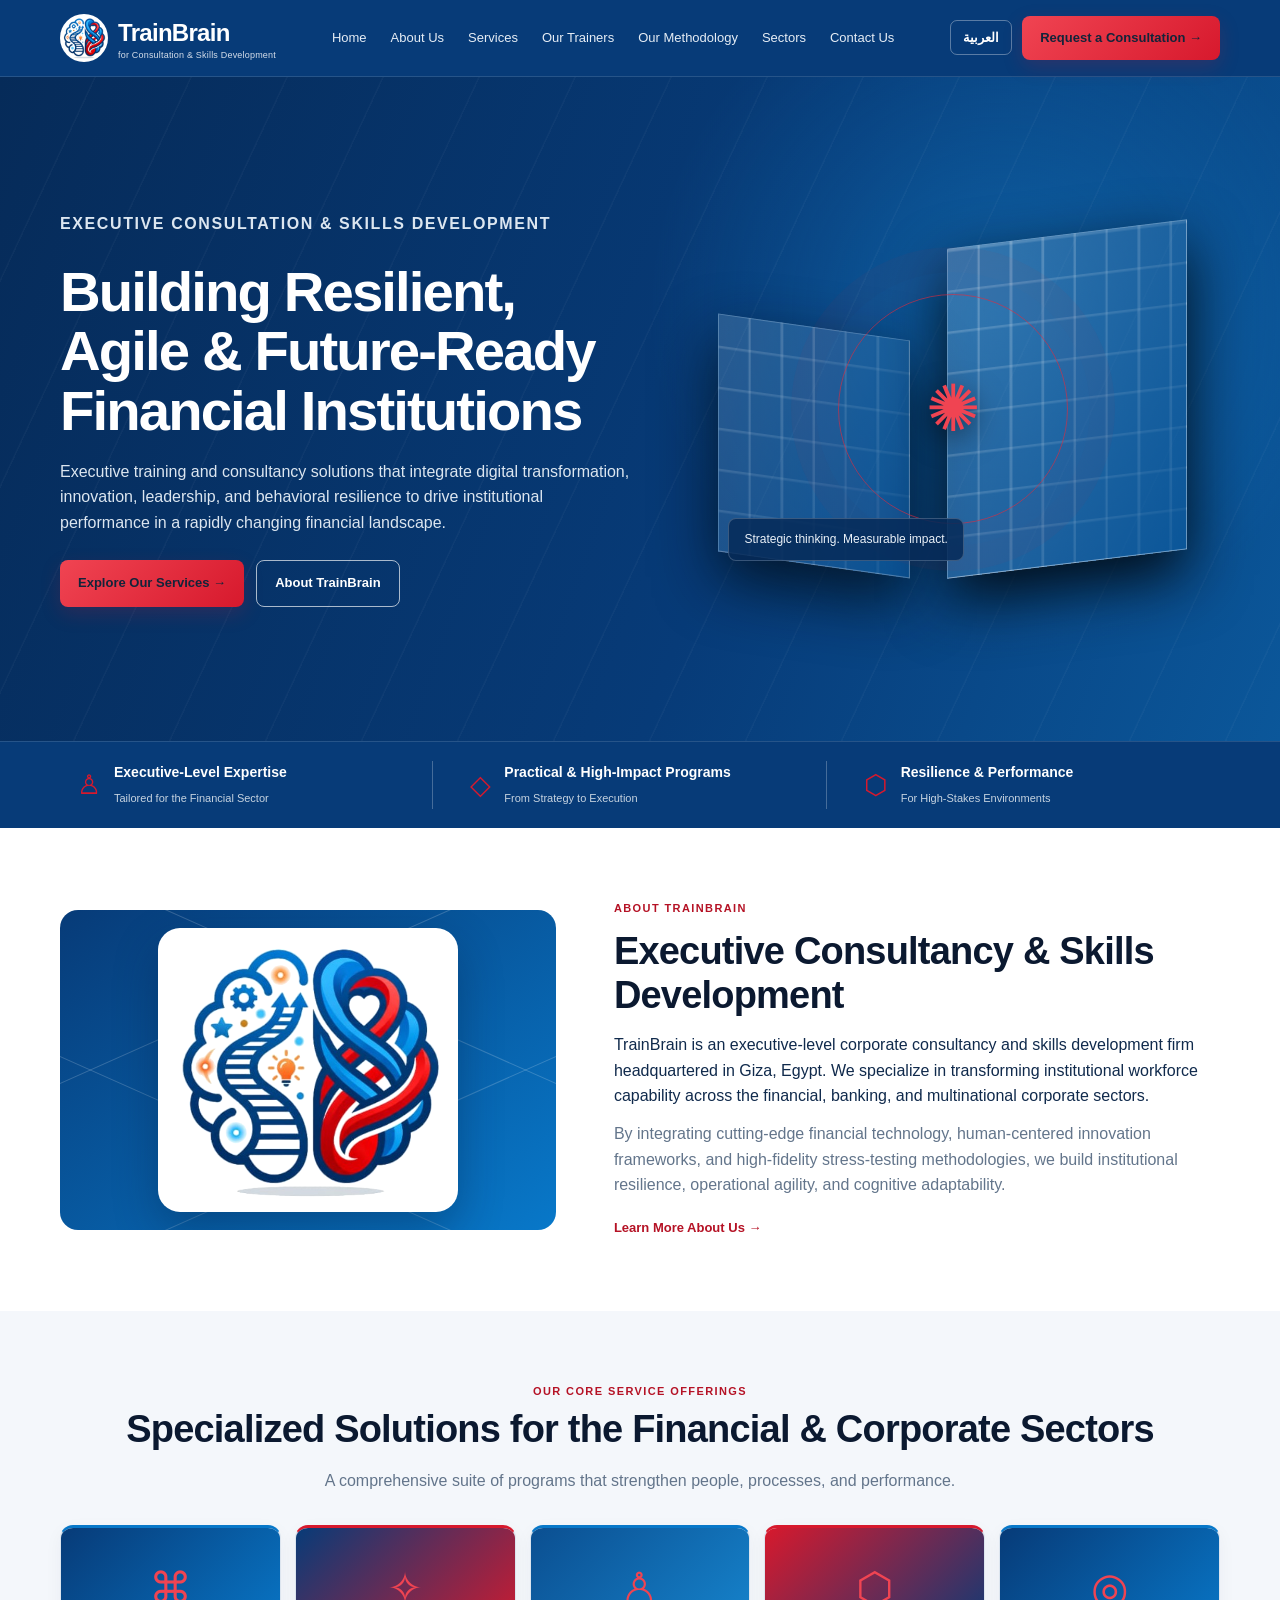
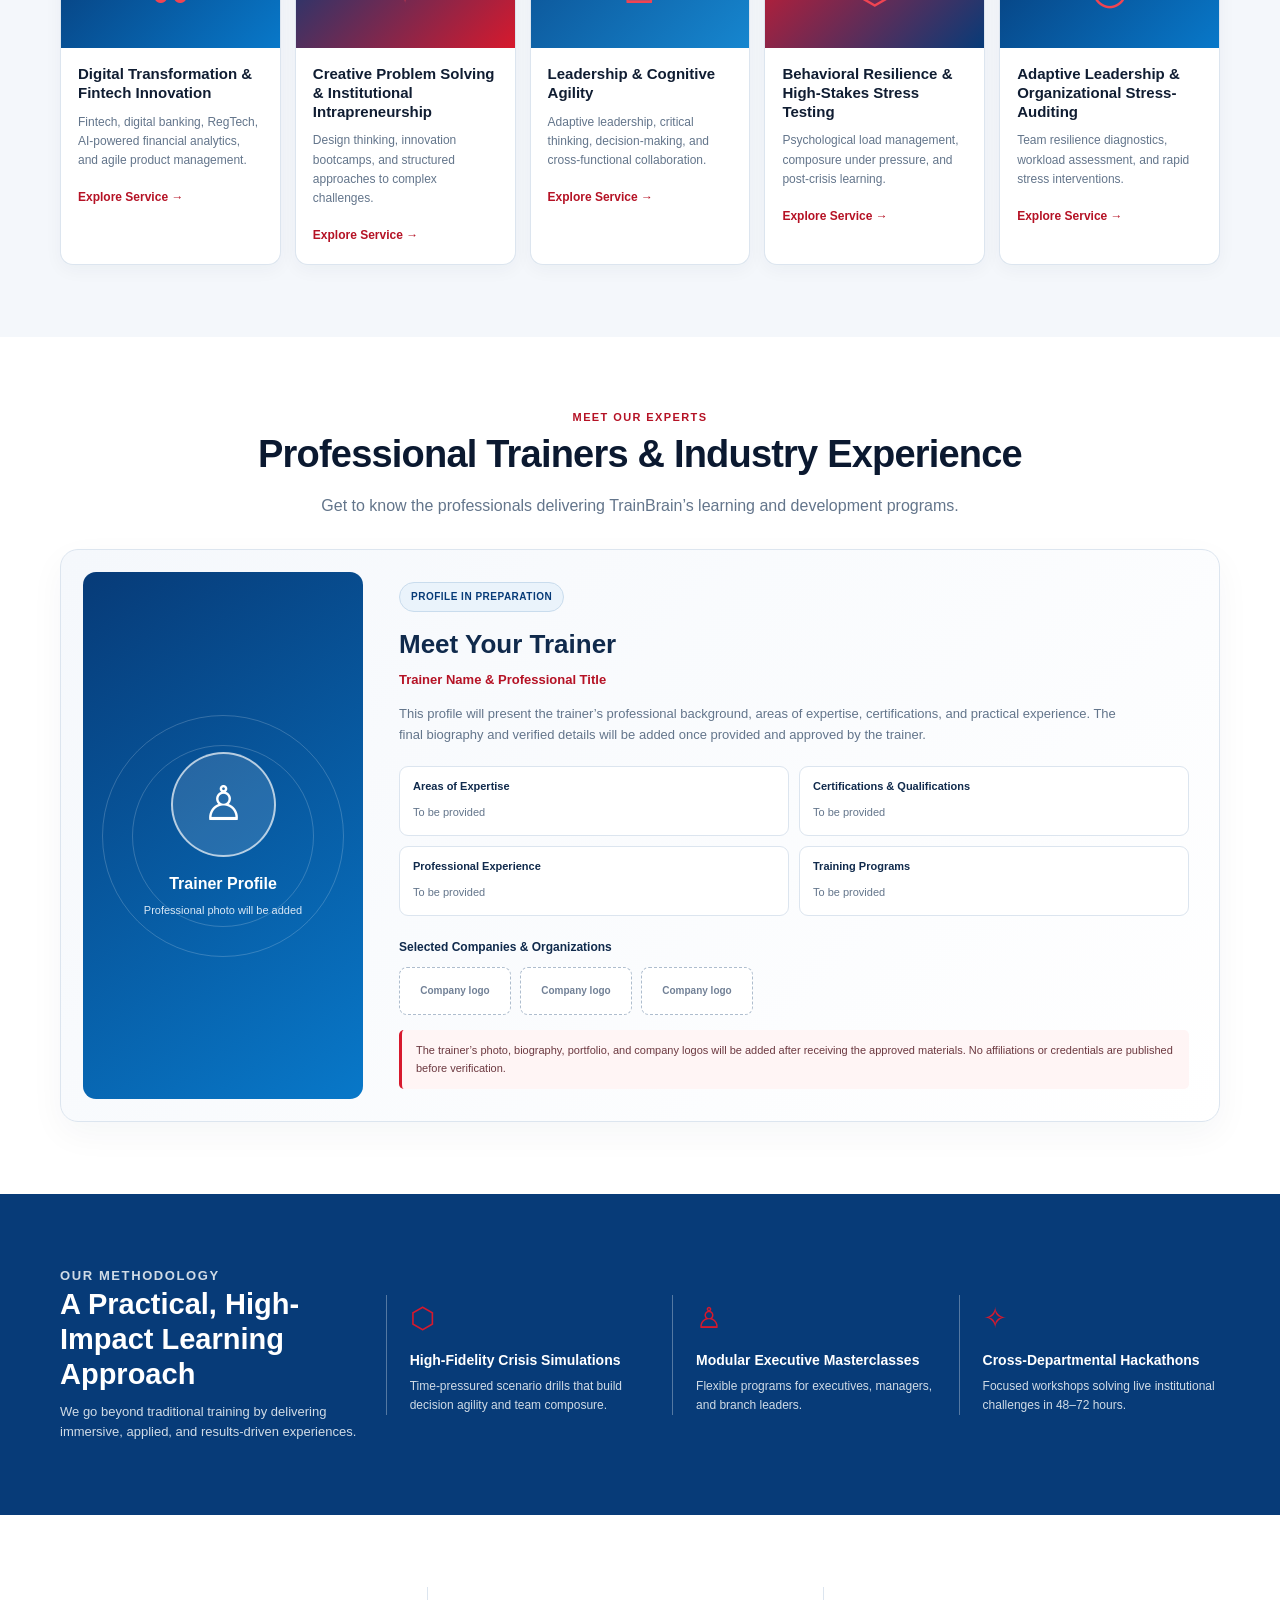
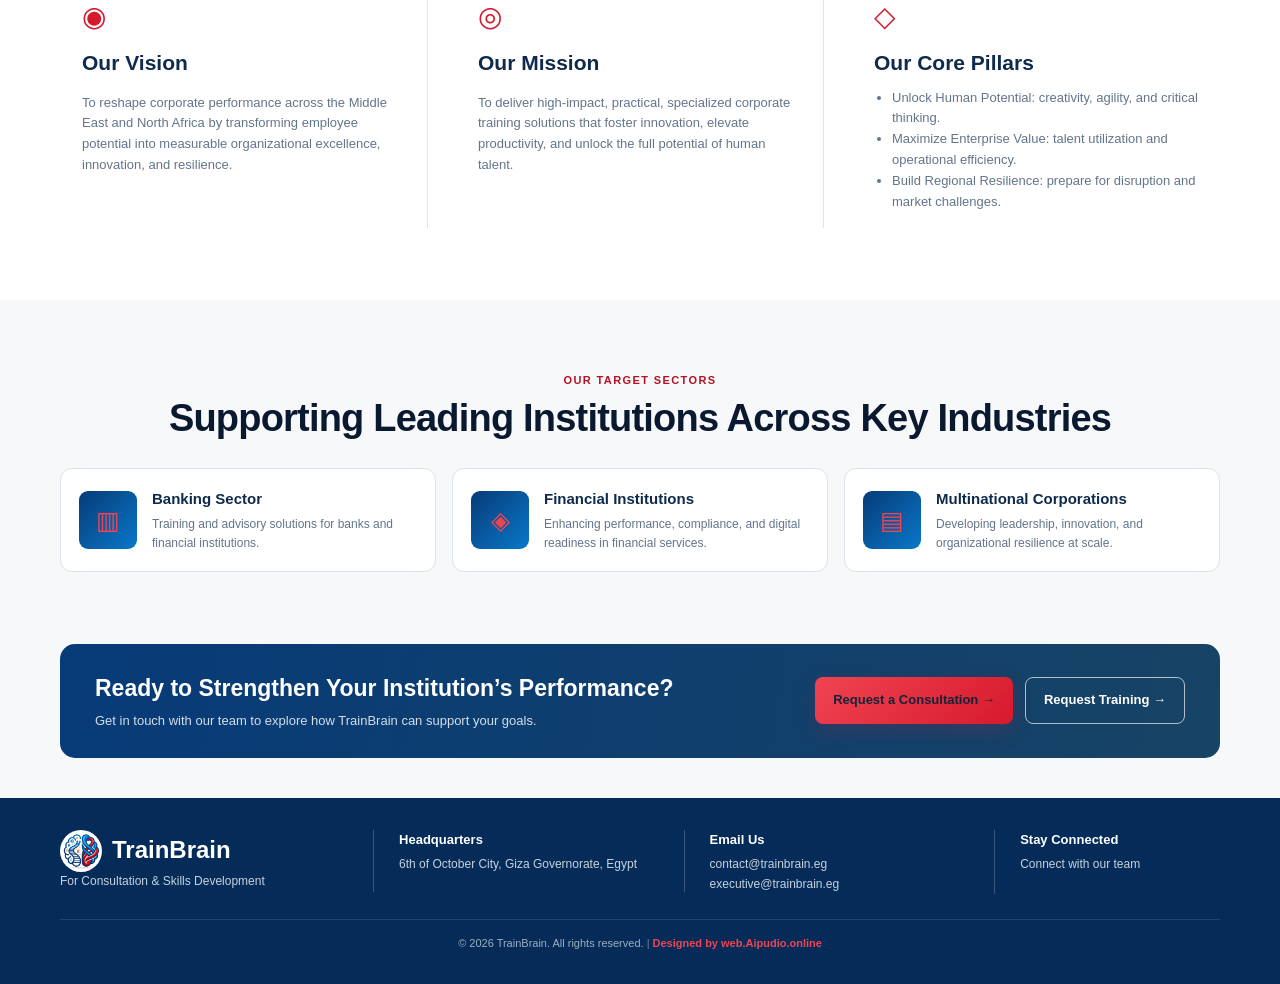
==== commit ce4e277c: "Add files via upload" ====
--- a/index.html
+++ b/index.html
@@ -11,14 +11,29 @@
 .topbar{background:var(--navy);color:#fff;position:sticky;top:0;z-index:30;border-bottom:1px solid #ffffff20}.nav{height:76px;display:flex;align-items:center;justify-content:space-between;gap:22px}.brand{display:flex;align-items:center;gap:10px;font-weight:850;font-size:24px;letter-spacing:-.7px;white-space:nowrap}.brand-logo{width:48px;height:48px;object-fit:contain;flex:0 0 48px;background:#fff;border-radius:50%;padding:2px}.brand small{display:block;font-size:9px;letter-spacing:.2px;font-weight:500;color:#d5deea;margin-top:-5px}.navlinks{display:flex;align-items:center;gap:24px;font-size:13px;color:#e6edf5}.navlinks a:hover{color:var(--gold2)}.navtools{display:flex;align-items:center;gap:10px}.lang{border:1px solid #ffffff55;background:transparent;color:white;padding:9px 12px;border-radius:7px;cursor:pointer;font-weight:700}.btn{display:inline-flex;align-items:center;justify-content:center;gap:9px;padding:12px 18px;border-radius:8px;background:linear-gradient(135deg,var(--gold2),var(--gold));color:#13243a;font-weight:800;font-size:13px;border:0;cursor:pointer;box-shadow:0 7px 20px #D7192D2c;transition:.2s}.btn:hover{transform:translateY(-2px)}.btn-outline{background:transparent;border:1px solid #ffffffa8;color:white;box-shadow:none}
 .hero{background:radial-gradient(circle at 78% 35%,#1686cf66,transparent 32%),linear-gradient(110deg,#062B59,#073B78 58%,#0B579A);color:#fff;overflow:hidden;position:relative}.hero:after{content:"";position:absolute;inset:0;pointer-events:none;background:repeating-linear-gradient(115deg,transparent 0 85px,#ffffff08 86px 87px)}.hero-grid{min-height:465px;display:grid;grid-template-columns:1.05fr .95fr;align-items:center;gap:35px;padding:62px 0;position:relative;z-index:1}.eyebrow{font-size:11px;font-weight:850;letter-spacing:1.6px;text-transform:uppercase;color:var(--gold);margin:0 0 12px}.hero h1{font-size:clamp(37px,4.4vw,57px);line-height:1.06;letter-spacing:-1.9px;margin:0 0 18px;max-width:650px}.hero p{color:#dce6f0;max-width:570px;margin:0 0 25px;font-size:16px}.actions{display:flex;gap:12px;flex-wrap:wrap}.hero-art{height:330px;position:relative;display:grid;place-items:center}.tower{position:absolute;bottom:3%;height:85%;width:40%;border:1px solid #ffffff50;background:linear-gradient(115deg,#d8edfb33,#0b579acc),repeating-linear-gradient(90deg,transparent 0 29px,#ffffff45 30px 32px),repeating-linear-gradient(0deg,transparent 0 38px,#ffffff35 39px 41px);box-shadow:0 25px 60px #020d18;transform:skewY(-7deg)}.tower.t1{right:6%;height:100%;width:45%}.tower.t2{left:6%;height:72%;width:36%;opacity:.8;transform:skewY(8deg)}.orbit{width:230px;height:230px;border:1px solid #e52b3d99;border-radius:50%;display:grid;place-items:center;box-shadow:0 0 0 22px #0878c90d,0 0 0 47px #d7192d0a;position:relative}.orbit span{font-size:65px;color:var(--gold2);text-shadow:0 8px 30px #0008}.arttag{position:absolute;bottom:13px;left:8%;background:#062b59dd;border:1px solid #ffffff33;padding:11px 15px;border-radius:8px;font-size:12px;color:#eaf1f8}
 .proof{background:#073B78;color:white;border-top:1px solid #ffffff20}.proofgrid{display:grid;grid-template-columns:repeat(3,1fr);gap:20px;padding:19px 0}.proofitem{display:flex;align-items:center;gap:13px;padding:0 17px;border-inline-end:1px solid #ffffff40}.proofitem:last-child{border:0}.prooficon{font-size:27px;color:var(--gold)}.proofitem strong{display:block;font-size:14px}.proofitem small{font-size:11px;color:#c6d3e0}
-section{padding:72px 0}.about{display:grid;grid-template-columns:.9fr 1.1fr;gap:58px;align-items:center}.visual{min-height:320px;border-radius:18px;background:linear-gradient(145deg,#073B78,#0878C9);position:relative;overflow:hidden;display:grid;place-items:center;color:var(--gold2);font-size:100px}.visual:before,.visual:after{content:"";position:absolute;border:1px solid #ffffff30;transform:rotate(-24deg);width:125%;height:55%}.visual:after{transform:rotate(24deg)}.visual-logo{z-index:1;width:min(74%,300px);height:auto;object-fit:contain;background:#fff;border-radius:22px;padding:12px;box-shadow:0 18px 45px #031b3b55}.sectiontag{color:#B51225;font-size:11px;font-weight:850;letter-spacing:1.4px;text-transform:uppercase;margin:0 0 7px}.sectiontitle{font-size:clamp(27px,3vw,38px);line-height:1.15;letter-spacing:-.8px;margin:0 0 15px;color:#0b1930}.muted{color:var(--muted)}.about p{margin:0 0 12px}.textlink{display:inline-flex;gap:8px;align-items:center;color:#B51225;font-weight:800;font-size:13px;margin-top:8px}.center{text-align:center}.services{background:var(--pale)}.servicegrid{display:grid;grid-template-columns:repeat(5,1fr);gap:14px;margin-top:32px}.service{background:white;border:1px solid var(--line);border-top:3px solid var(--blue);border-radius:13px;overflow:hidden;box-shadow:0 5px 18px #0b24400b;transition:.2s}.service:hover{transform:translateY(-5px);box-shadow:0 14px 30px #0b244018}.servicevisual{height:120px;background:linear-gradient(135deg,#073B78,#0878C9);display:grid;place-items:center;color:var(--gold2);font-size:43px}.service:nth-child(even){border-top-color:var(--red)}.service:nth-child(2) .servicevisual{background:linear-gradient(135deg,#073B78,#D7192D)}.service:nth-child(3) .servicevisual{background:linear-gradient(135deg,#0B4F91,#1686CF)}.service:nth-child(4) .servicevisual{background:linear-gradient(135deg,#D7192D,#073B78)}.service:nth-child(5) .servicevisual{background:linear-gradient(135deg,#073B78,#0878C9)}.servicebody{padding:17px}.service h3{font-size:15px;line-height:1.25;margin:0 0 10px;color:#101d32}.service p{font-size:12px;color:var(--muted);margin:0 0 13px}.service a{font-size:12px;font-weight:800;color:#B51225}
+section{padding:72px 0;scroll-margin-top:88px}.about{display:grid;grid-template-columns:.9fr 1.1fr;gap:58px;align-items:center}.visual{min-height:320px;border-radius:18px;background:linear-gradient(145deg,#073B78,#0878C9);position:relative;overflow:hidden;display:grid;place-items:center;color:var(--gold2);font-size:100px}.visual:before,.visual:after{content:"";position:absolute;border:1px solid #ffffff30;transform:rotate(-24deg);width:125%;height:55%}.visual:after{transform:rotate(24deg)}.visual-logo{z-index:1;width:min(74%,300px);height:auto;object-fit:contain;background:#fff;border-radius:22px;padding:12px;box-shadow:0 18px 45px #031b3b55}.sectiontag{color:#B51225;font-size:11px;font-weight:850;letter-spacing:1.4px;text-transform:uppercase;margin:0 0 7px}.sectiontitle{font-size:clamp(27px,3vw,38px);line-height:1.15;letter-spacing:-.8px;margin:0 0 15px;color:#0b1930}.muted{color:var(--muted)}.about p{margin:0 0 12px}.textlink{display:inline-flex;gap:8px;align-items:center;color:#B51225;font-weight:800;font-size:13px;margin-top:8px}.center{text-align:center}.services{background:var(--pale)}.servicegrid{display:grid;grid-template-columns:repeat(5,1fr);gap:14px;margin-top:32px}.service{background:white;border:1px solid var(--line);border-top:3px solid var(--blue);border-radius:13px;overflow:hidden;box-shadow:0 5px 18px #0b24400b;transition:.2s}.service:hover{transform:translateY(-5px);box-shadow:0 14px 30px #0b244018}.servicevisual{height:120px;background:linear-gradient(135deg,#073B78,#0878C9);display:grid;place-items:center;color:var(--gold2);font-size:43px}.service:nth-child(even){border-top-color:var(--red)}.service:nth-child(2) .servicevisual{background:linear-gradient(135deg,#073B78,#D7192D)}.service:nth-child(3) .servicevisual{background:linear-gradient(135deg,#0B4F91,#1686CF)}.service:nth-child(4) .servicevisual{background:linear-gradient(135deg,#D7192D,#073B78)}.service:nth-child(5) .servicevisual{background:linear-gradient(135deg,#073B78,#0878C9)}.servicebody{padding:17px}.service h3{font-size:15px;line-height:1.25;margin:0 0 10px;color:#101d32}.service p{font-size:12px;color:var(--muted);margin:0 0 13px}.service a{font-size:12px;font-weight:800;color:#B51225}
+
+.trainers{background:#fff}
+.trainer-feature{display:grid;grid-template-columns:280px 1fr;gap:28px;align-items:stretch;margin-top:30px;padding:22px;background:linear-gradient(135deg,#f5f8fc,#fff);border:1px solid var(--line);border-radius:18px;box-shadow:0 12px 35px #0b24400b}
+.trainer-photo{min-height:300px;border-radius:13px;background:linear-gradient(145deg,#073B78,#0878C9);display:flex;flex-direction:column;align-items:center;justify-content:center;text-align:center;color:#fff;padding:20px;position:relative;overflow:hidden}
+.trainer-photo:before,.trainer-photo:after{content:"";position:absolute;width:240px;height:240px;border:1px solid #ffffff30;border-radius:50%}
+.trainer-photo:after{width:180px;height:180px}
+.trainer-avatar{width:105px;height:105px;border-radius:50%;background:#ffffff20;border:2px solid #ffffffaa;display:grid;place-items:center;font-size:48px;z-index:1;margin-bottom:14px}
+.trainer-photo strong,.trainer-photo small{z-index:1}.trainer-photo small{color:#d9e8f6;margin-top:5px;font-size:11px}
+.trainer-info{padding:10px 8px;display:flex;flex-direction:column;justify-content:center}
+.trainer-status{display:inline-flex;align-self:flex-start;background:#eaf3fb;color:var(--navy);border:1px solid #c9dced;border-radius:30px;padding:6px 11px;font-size:10px;font-weight:850;letter-spacing:.5px;margin-bottom:12px}
+.trainer-info h3{font-size:26px;margin:0 0 5px;color:var(--ink)}.trainer-role{color:#B51225;font-weight:800;font-size:13px;margin:0 0 13px}.trainer-info p{color:var(--muted);font-size:13px;margin:0 0 16px;max-width:720px}
+.trainer-meta{display:grid;grid-template-columns:repeat(2,minmax(0,1fr));gap:10px;margin:4px 0 18px}.trainer-meta div{background:#fff;border:1px solid var(--line);border-radius:9px;padding:11px 13px}.trainer-meta strong{display:block;font-size:11px;color:var(--ink);margin-bottom:3px}.trainer-meta span{font-size:11px;color:var(--muted)}
+.company-title{font-size:12px;font-weight:850;margin:4px 0 10px;color:var(--ink)}.company-logos{display:flex;flex-wrap:wrap;gap:9px}.company-placeholder{min-width:112px;min-height:48px;padding:8px 13px;border:1px dashed #aebdce;border-radius:8px;background:#fff;display:grid;place-items:center;text-align:center;color:#718096;font-size:10px;font-weight:700}
+.trainer-note{margin-top:15px;padding:12px 14px;border-inline-start:3px solid var(--red);background:#fff5f5;color:#6c3940;border-radius:5px;font-size:11px}
+@media(max-width:700px){.trainer-feature{grid-template-columns:1fr;padding:14px}.trainer-photo{min-height:220px}.trainer-meta{grid-template-columns:1fr 1fr}.trainer-info h3{font-size:23px}}
 .method{background:var(--navy);color:white}.methodgrid{display:grid;grid-template-columns:1.15fr repeat(3,1fr);gap:25px;align-items:center}.method h2{font-size:29px;line-height:1.2;margin:0 0 10px}.method p{color:#d0dbe6;font-size:13px;margin:0}.methoditem{border-inline-start:1px solid #ffffff50;padding-inline-start:23px}.methoditem .ico{font-size:29px;color:var(--gold);display:block;margin-bottom:8px}.methoditem strong{display:block;margin-bottom:5px;font-size:14px}.methoditem p{font-size:12px}
 .valuesgrid{display:grid;grid-template-columns:repeat(3,1fr);gap:28px}.valuebox{padding:8px 22px;border-inline-end:1px solid var(--line)}.valuebox:last-child{border:0}.valueicon{font-size:28px;color:#D7192D}.valuebox h3{font-size:21px;margin:6px 0 8px}.valuebox p,.valuebox li{font-size:13px;color:var(--muted)}.valuebox ul{padding-inline-start:18px;margin:8px 0}
 .sectors{background:#f6f8fa}.sectorgrid{display:grid;grid-template-columns:repeat(3,1fr);gap:16px;margin-top:27px}.sector{display:flex;align-items:center;gap:15px;background:white;border:1px solid var(--line);border-radius:12px;padding:18px}.sectoricon{width:58px;height:58px;flex:0 0 58px;border-radius:9px;background:linear-gradient(135deg,#073B78,#0878C9);display:grid;place-items:center;color:var(--gold2);font-size:25px}.sector h3{margin:0 0 4px;font-size:15px}.sector p{margin:0;color:var(--muted);font-size:12px}
 .cta{padding:0 0 40px;background:#f6f8fa}.ctainner{border-radius:15px;background:linear-gradient(100deg,#073B78,#174365);color:white;padding:26px 35px;display:flex;align-items:center;justify-content:space-between;gap:20px}.ctainner h2{font-size:23px;margin:0 0 4px}.ctainner p{margin:0;color:#d3deea;font-size:13px}
 footer{background:#052B59;color:white;padding:32px 0}.footergrid{display:grid;grid-template-columns:1.1fr 1fr 1fr .7fr;gap:25px;align-items:start}.footcol{border-inline-end:1px solid #ffffff35;padding-inline-end:20px;min-height:62px}.footcol:last-child{border:0}.footcol strong{display:block;font-size:13px;margin-bottom:5px}.footcol p{font-size:12px;color:#c7d2df;margin:0}.footbrand{font-size:24px;font-weight:850;display:flex;align-items:center;gap:10px}.footbrand img{width:42px;height:42px;object-fit:contain;background:#fff;border-radius:50%;padding:2px}.copyright{border-top:1px solid #ffffff20;margin-top:25px;padding-top:15px;color:#9eafc0;font-size:11px;text-align:center}.site-credit{color:var(--gold2);font-weight:750;white-space:nowrap}.site-credit:hover{color:#fff;text-decoration:underline}.credit-separator{color:#71849a}
 body[dir="rtl"]{font-family:Tahoma,"Segoe UI",Arial,sans-serif}body[dir="rtl"] .hero h1{letter-spacing:0;line-height:1.35}body[dir="rtl"] .eyebrow{letter-spacing:0}body[dir="rtl"] .sectiontag{letter-spacing:0}body[dir="rtl"] .navlinks{font-size:14px}
-@media(max-width:980px){.navlinks{gap:13px}.navlinks a:nth-child(4),.navlinks a:nth-child(5){display:none}.servicegrid{grid-template-columns:repeat(3,1fr)}.methodgrid{grid-template-columns:repeat(3,1fr)}.methodintro{grid-column:1/-1}.methoditem:first-of-type{border:0}.about{gap:30px}}
+@media(max-width:980px){.navlinks{gap:13px}.navlinks a:nth-child(5),.navlinks a:nth-child(6){display:none}.servicegrid{grid-template-columns:repeat(3,1fr)}.methodgrid{grid-template-columns:repeat(3,1fr)}.methodintro{grid-column:1/-1}.methoditem:first-of-type{border:0}.about{gap:30px}}
 @media(max-width:700px){.container{width:min(100% - 30px,560px)}.nav{height:68px}.brand{font-size:20px}.brand-logo{width:40px;height:40px;flex-basis:40px}.navlinks{display:none}.navtools .btn{display:none}.hero-grid{grid-template-columns:1fr;padding:55px 0 35px}.hero h1{font-size:39px}.hero-art{height:230px}.orbit{width:165px;height:165px}.orbit span{font-size:48px}.proofgrid{grid-template-columns:1fr;gap:12px}.proofitem{border:0;border-bottom:1px solid #ffffff30;padding:8px 4px}.about{grid-template-columns:1fr}.visual{min-height:220px}.servicegrid{grid-template-columns:1fr 1fr}.servicevisual{height:100px}.methodgrid{grid-template-columns:1fr}.methoditem{border-inline-start:0;border-top:1px solid #ffffff40;padding:17px 0 0}.valuesgrid,.sectorgrid{grid-template-columns:1fr}.valuebox{border:0;border-bottom:1px solid var(--line);padding:10px 0 20px}.ctainner{align-items:flex-start;flex-direction:column;padding:24px}.footergrid{grid-template-columns:1fr 1fr}.footcol{border:0}.sectiontitle{font-size:29px}section{padding:55px 0}}
 @media(max-width:420px){.servicegrid{grid-template-columns:1fr}.footergrid{grid-template-columns:1fr}.hero h1{font-size:34px}}
 </style>
@@ -29,7 +44,7 @@
   <div class="container nav">
     <a class="brand" href="#home"><img class="brand-logo" src="trainbrain-logo.png" alt="TrainBrain logo"><span>TrainBrain<small data-en="for Consultation & Skills Development" data-ar="للاستشارات وتطوير المهارات">for Consultation & Skills Development</small></span></a>
     <nav class="navlinks">
-      <a href="#home" data-en="Home" data-ar="الرئيسية">Home</a><a href="#about" data-en="About Us" data-ar="من نحن">About Us</a><a href="#services" data-en="Services" data-ar="خدماتنا">Services</a><a href="#method" data-en="Our Methodology" data-ar="منهجية العمل">Our Methodology</a><a href="#sectors" data-en="Sectors" data-ar="القطاعات">Sectors</a><a href="#contact" data-en="Contact Us" data-ar="تواصل معنا">Contact Us</a>
+      <a href="#home" data-en="Home" data-ar="الرئيسية">Home</a><a href="#about" data-en="About Us" data-ar="من نحن">About Us</a><a href="#services" data-en="Services" data-ar="خدماتنا">Services</a><a href="#trainers" data-en="Our Trainers" data-ar="مدربونا">Our Trainers</a><a href="#method" data-en="Our Methodology" data-ar="منهجية العمل">Our Methodology</a><a href="#sectors" data-en="Sectors" data-ar="القطاعات">Sectors</a><a href="#contact" data-en="Contact Us" data-ar="تواصل معنا">Contact Us</a>
     </nav>
     <div class="navtools"><button class="lang" id="langBtn" type="button">العربية</button><a class="btn" href="#contact" data-en="Request a Consultation →" data-ar="اطلب استشارة ←">Request a Consultation →</a></div>
   </div>
@@ -62,6 +77,27 @@
   <article class="service"><div class="servicevisual">⬡</div><div class="servicebody"><h3 data-en="Behavioral Resilience & High-Stakes Stress Testing" data-ar="المرونة السلوكية ومحاكاة الضغوط الحرجة">Behavioral Resilience & High-Stakes Stress Testing</h3><p data-en="Psychological load management, composure under pressure, and post-crisis learning." data-ar="إدارة الأعباء الذهنية والثبات تحت الضغط واستخلاص الدروس بعد الأزمات.">Psychological load management, composure under pressure, and post-crisis learning.</p><a href="#contact" data-en="Explore Service →" data-ar="اكتشف الخدمة ←">Explore Service →</a></div></article>
   <article class="service"><div class="servicevisual">◎</div><div class="servicebody"><h3 data-en="Adaptive Leadership & Organizational Stress-Auditing" data-ar="القيادة التكيفية وتقييم الضغوط المؤسسية">Adaptive Leadership & Organizational Stress-Auditing</h3><p data-en="Team resilience diagnostics, workload assessment, and rapid stress interventions." data-ar="تقييم مرونة الفرق وأعباء العمل وتطبيق تدخلات سريعة لإدارة التوتر.">Team resilience diagnostics, workload assessment, and rapid stress interventions.</p><a href="#contact" data-en="Explore Service →" data-ar="اكتشف الخدمة ←">Explore Service →</a></div></article>
 </div></div></section>
+<section class="trainers" id="trainers"><div class="container">
+  <div class="center"><p class="sectiontag" data-en="Meet Our Experts" data-ar="تعرّف على خبرائنا">Meet Our Experts</p><h2 class="sectiontitle" data-en="Professional Trainers & Industry Experience" data-ar="مدربونا وخبراتهم في سوق العمل">Professional Trainers & Industry Experience</h2><p class="muted" data-en="Get to know the professionals delivering TrainBrain’s learning and development programs." data-ar="تعرّفوا على الخبراء الذين يقدمون برامج TrainBrain للتعلم والتطوير.">Get to know the professionals delivering TrainBrain’s learning and development programs.</p></div>
+  <article class="trainer-feature">
+    <div class="trainer-photo"><div class="trainer-avatar" aria-hidden="true">♙</div><strong data-en="Trainer Profile" data-ar="الملف التعريفي للمدرب">Trainer Profile</strong><small data-en="Professional photo will be added" data-ar="ستتم إضافة الصورة الشخصية لاحقًا">Professional photo will be added</small></div>
+    <div class="trainer-info">
+      <span class="trainer-status" data-en="PROFILE IN PREPARATION" data-ar="الملف قيد التجهيز">PROFILE IN PREPARATION</span>
+      <h3 data-en="Meet Your Trainer" data-ar="تعرّف على مدربك">Meet Your Trainer</h3>
+      <div class="trainer-role" data-en="Trainer Name & Professional Title" data-ar="اسم المدرب والمسمى المهني">Trainer Name & Professional Title</div>
+      <p data-en="This profile will present the trainer’s professional background, areas of expertise, certifications, and practical experience. The final biography and verified details will be added once provided and approved by the trainer." data-ar="سيعرض هذا الملف نبذة عن المسيرة المهنية للمدرب ومجالات تخصصه وشهاداته وخبراته العملية. ستتم إضافة السيرة الذاتية والبيانات النهائية بعد استلامها واعتمادها من المدرب.">This profile will present the trainer’s professional background, areas of expertise, certifications, and practical experience. The final biography and verified details will be added once provided and approved by the trainer.</p>
+      <div class="trainer-meta">
+        <div><strong data-en="Areas of Expertise" data-ar="مجالات الخبرة">Areas of Expertise</strong><span data-en="To be provided" data-ar="تُضاف لاحقًا">To be provided</span></div>
+        <div><strong data-en="Certifications & Qualifications" data-ar="الشهادات والمؤهلات">Certifications & Qualifications</strong><span data-en="To be provided" data-ar="تُضاف لاحقًا">To be provided</span></div>
+        <div><strong data-en="Professional Experience" data-ar="الخبرة المهنية">Professional Experience</strong><span data-en="To be provided" data-ar="تُضاف لاحقًا">To be provided</span></div>
+        <div><strong data-en="Training Programs" data-ar="البرامج التدريبية">Training Programs</strong><span data-en="To be provided" data-ar="تُضاف لاحقًا">To be provided</span></div>
+      </div>
+      <div class="company-title" data-en="Selected Companies & Organizations" data-ar="الشركات والمؤسسات التي عمل معها">Selected Companies & Organizations</div>
+      <div class="company-logos"><div class="company-placeholder" data-en="Company logo" data-ar="شعار الشركة">Company logo</div><div class="company-placeholder" data-en="Company logo" data-ar="شعار الشركة">Company logo</div><div class="company-placeholder" data-en="Company logo" data-ar="شعار الشركة">Company logo</div></div>
+      <div class="trainer-note" data-en="The trainer’s photo, biography, portfolio, and company logos will be added after receiving the approved materials. No affiliations or credentials are published before verification." data-ar="ستُضاف صورة المدرب وسيرته وأعماله وشعارات الشركات بعد استلام المواد المعتمدة، ولن يتم نشر أي جهات عمل أو مؤهلات قبل التحقق منها.">The trainer’s photo, biography, portfolio, and company logos will be added after receiving the approved materials. No affiliations or credentials are published before verification.</div>
+    </div>
+  </article>
+</div></section>
 <section class="method" id="method"><div class="container methodgrid">
   <div class="methodintro"><p class="eyebrow" data-en="Our Methodology" data-ar="منهجية العمل">Our Methodology</p><h2 data-en="A Practical, High-Impact Learning Approach" data-ar="منهجية تعلم عملية وعالية التأثير">A Practical, High-Impact Learning Approach</h2><p data-en="We go beyond traditional training by delivering immersive, applied, and results-driven experiences." data-ar="نتجاوز التدريب التقليدي من خلال تجارب عملية وتفاعلية تركز على التطبيق وتحقيق النتائج.">We go beyond traditional training by delivering immersive, applied, and results-driven experiences.</p></div>
   <div class="methoditem"><span class="ico">⬡</span><strong data-en="High-Fidelity Crisis Simulations" data-ar="محاكاة واقعية للأزمات">High-Fidelity Crisis Simulations</strong><p data-en="Time-pressured scenario drills that build decision agility and team composure." data-ar="تدريبات تحاكي سيناريوهات واقعية تحت ضغط الوقت لتعزيز سرعة القرار وتماسك الفرق.">Time-pressured scenario drills that build decision agility and team composure.</p></div>
@@ -77,7 +113,7 @@
 <div class="sectorgrid"><div class="sector"><div class="sectoricon">▥</div><div><h3 data-en="Banking Sector" data-ar="القطاع المصرفي">Banking Sector</h3><p data-en="Training and advisory solutions for banks and financial institutions." data-ar="حلول تدريبية واستشارية للبنوك والمؤسسات المالية.">Training and advisory solutions for banks and financial institutions.</p></div></div>
 <div class="sector"><div class="sectoricon">◈</div><div><h3 data-en="Financial Institutions" data-ar="المؤسسات المالية">Financial Institutions</h3><p data-en="Enhancing performance, compliance, and digital readiness in financial services." data-ar="تعزيز الأداء والامتثال والاستعداد الرقمي في الخدمات المالية.">Enhancing performance, compliance, and digital readiness in financial services.</p></div></div>
 <div class="sector"><div class="sectoricon">▤</div><div><h3 data-en="Multinational Corporations" data-ar="الشركات متعددة الجنسيات">Multinational Corporations</h3><p data-en="Developing leadership, innovation, and organizational resilience at scale." data-ar="تطوير القيادة والابتكار والمرونة المؤسسية على نطاق واسع.">Developing leadership, innovation, and organizational resilience at scale.</p></div></div></div></div></section>
-<section class="cta" id="contact"><div class="container ctainner"><div><h2 data-en="Ready to Strengthen Your Institution’s Performance?" data-ar="هل أنتم مستعدون لتعزيز أداء مؤسستكم؟">Ready to Strengthen Your Institution’s Performance?</h2><p data-en="Get in touch with our team to explore how TrainBrain can support your goals." data-ar="تواصلوا مع فريقنا لاستكشاف كيف يمكن لـ TrainBrain دعم أهدافكم.">Get in touch with our team to explore how TrainBrain can support your goals.</p></div><a class="btn" href="mailto:contact@trainbrain.eg" data-en="Request a Consultation →" data-ar="اطلب استشارة ←">Request a Consultation →</a></div></section>
+<section class="cta" id="contact"><div class="container ctainner"><div><h2 data-en="Ready to Strengthen Your Institution’s Performance?" data-ar="هل أنتم مستعدون لتعزيز أداء مؤسستكم؟">Ready to Strengthen Your Institution’s Performance?</h2><p data-en="Get in touch with our team to explore how TrainBrain can support your goals." data-ar="تواصلوا مع فريقنا لاستكشاف كيف يمكن لـ TrainBrain دعم أهدافكم.">Get in touch with our team to explore how TrainBrain can support your goals.</p></div><div class="actions"><a class="btn" href="mailto:contact@trainbrain.eg?subject=Consultation%20Request" data-en="Request a Consultation →" data-ar="اطلب استشارة ←">Request a Consultation →</a><a class="btn btn-outline" href="mailto:contact@trainbrain.eg?subject=Training%20Request" data-en="Request Training →" data-ar="اطلب تدريبًا ←">Request Training →</a></div></div></section>
 </main>
 <footer><div class="container"><div class="footergrid">
   <div class="footcol"><div class="footbrand"><img src="trainbrain-logo.png" alt="TrainBrain logo"> <span>TrainBrain</span></div><p data-en="For Consultation & Skills Development" data-ar="للاستشارات وتطوير المهارات">For Consultation & Skills Development</p></div>
@@ -105,4 +141,4 @@
 setLanguage('en');
 </script>
 </body>
-</html>
+</html>
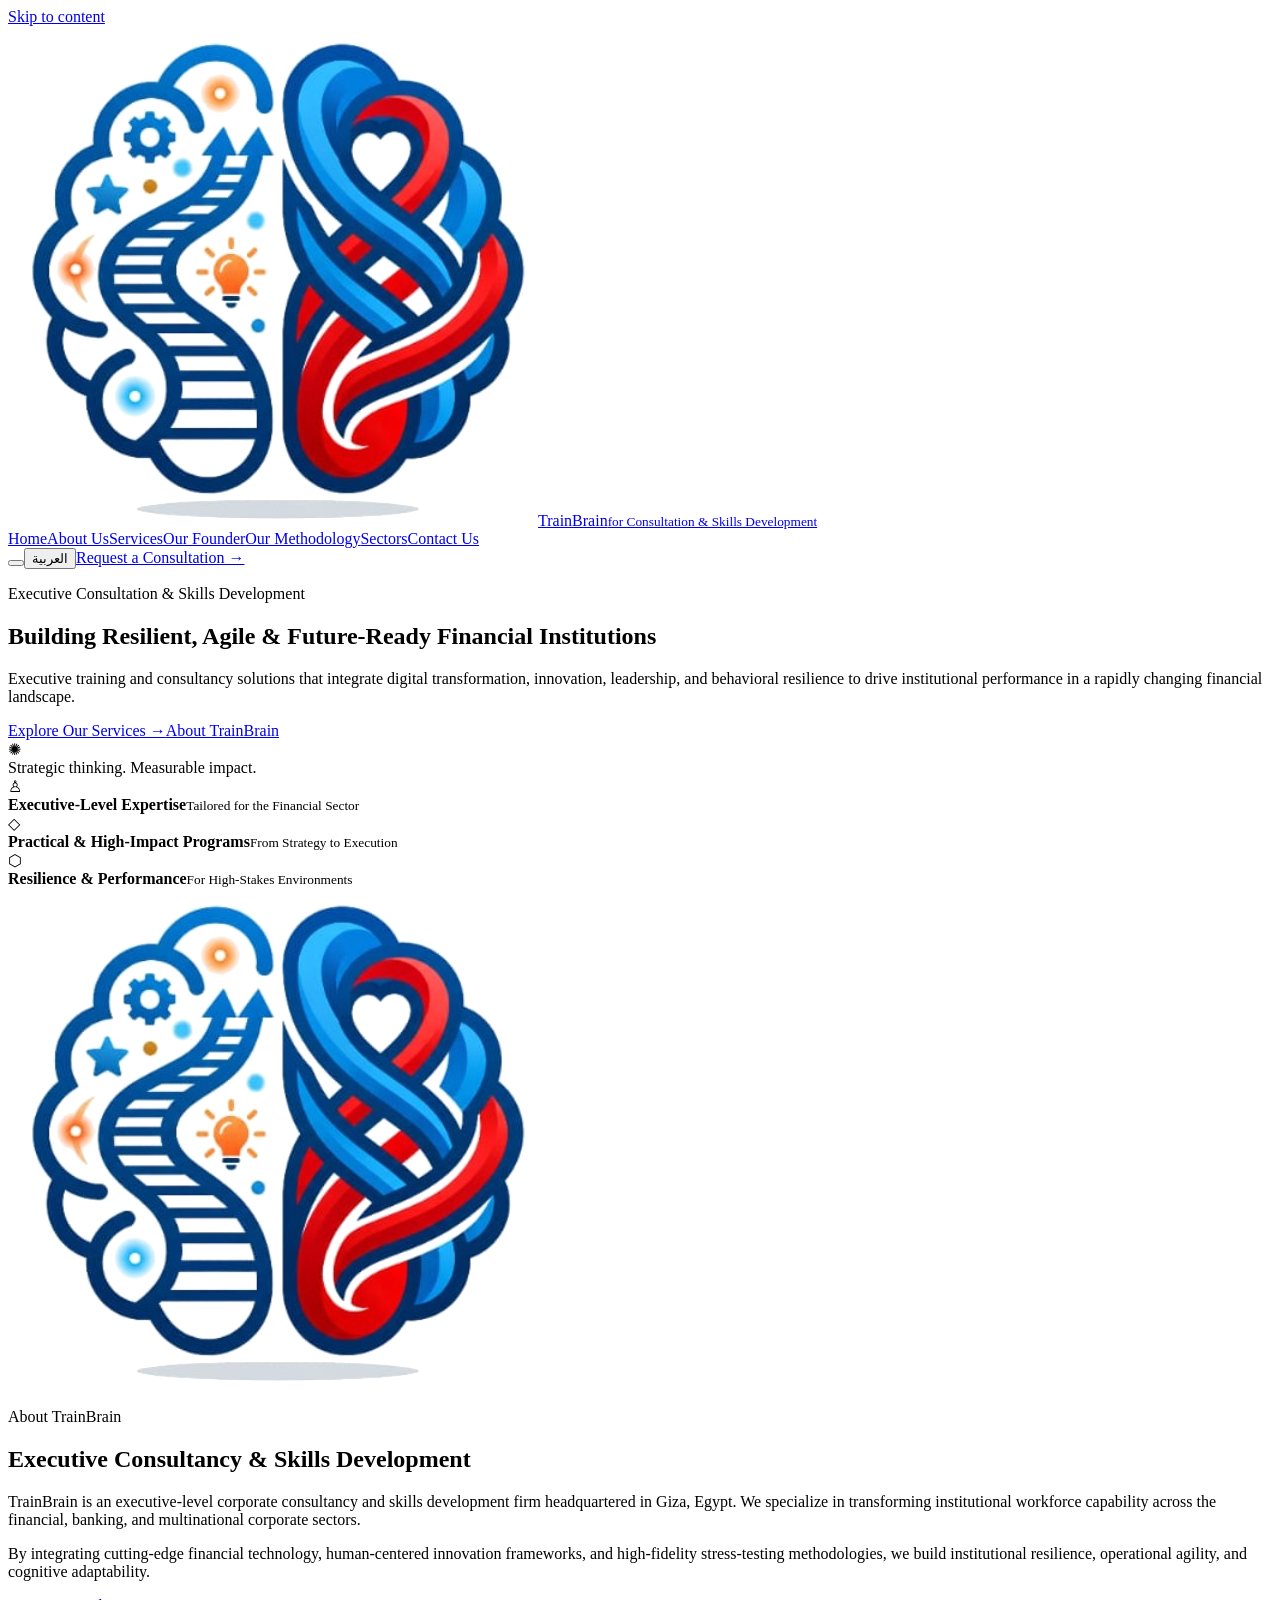
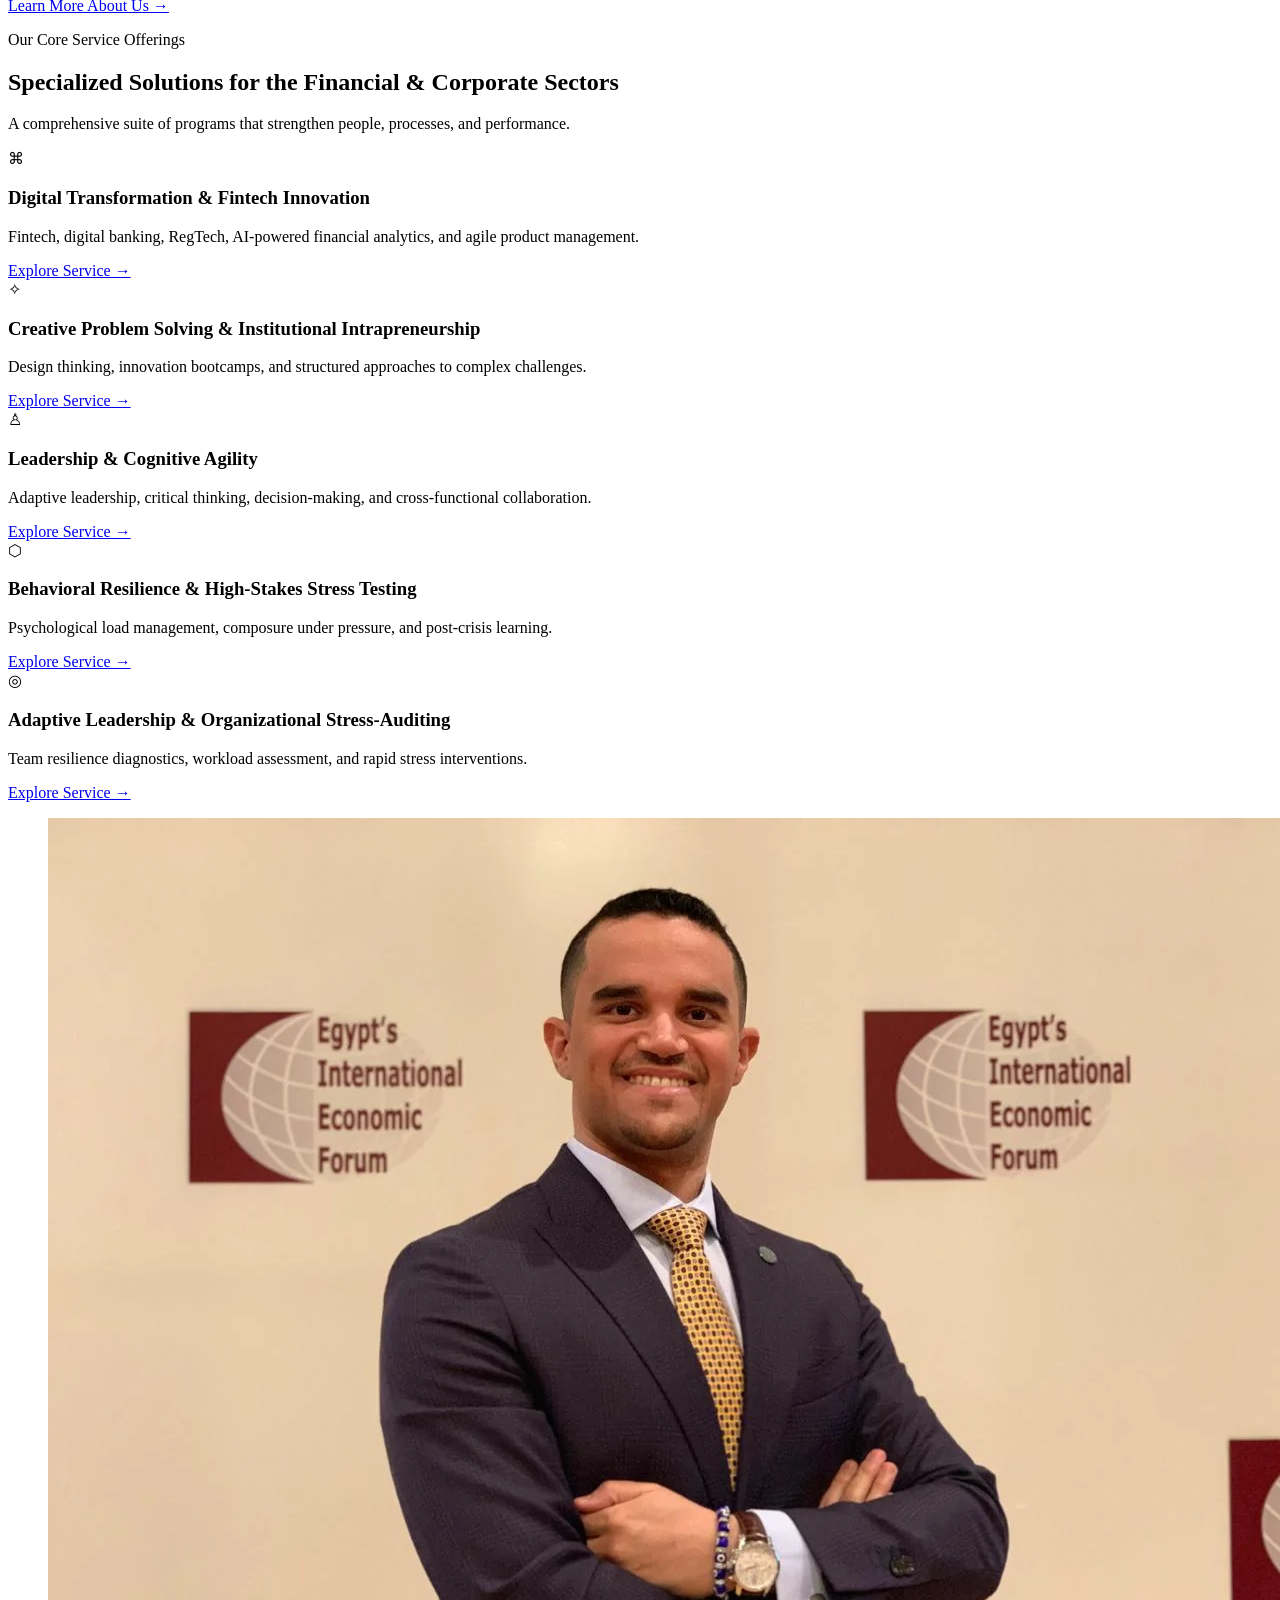
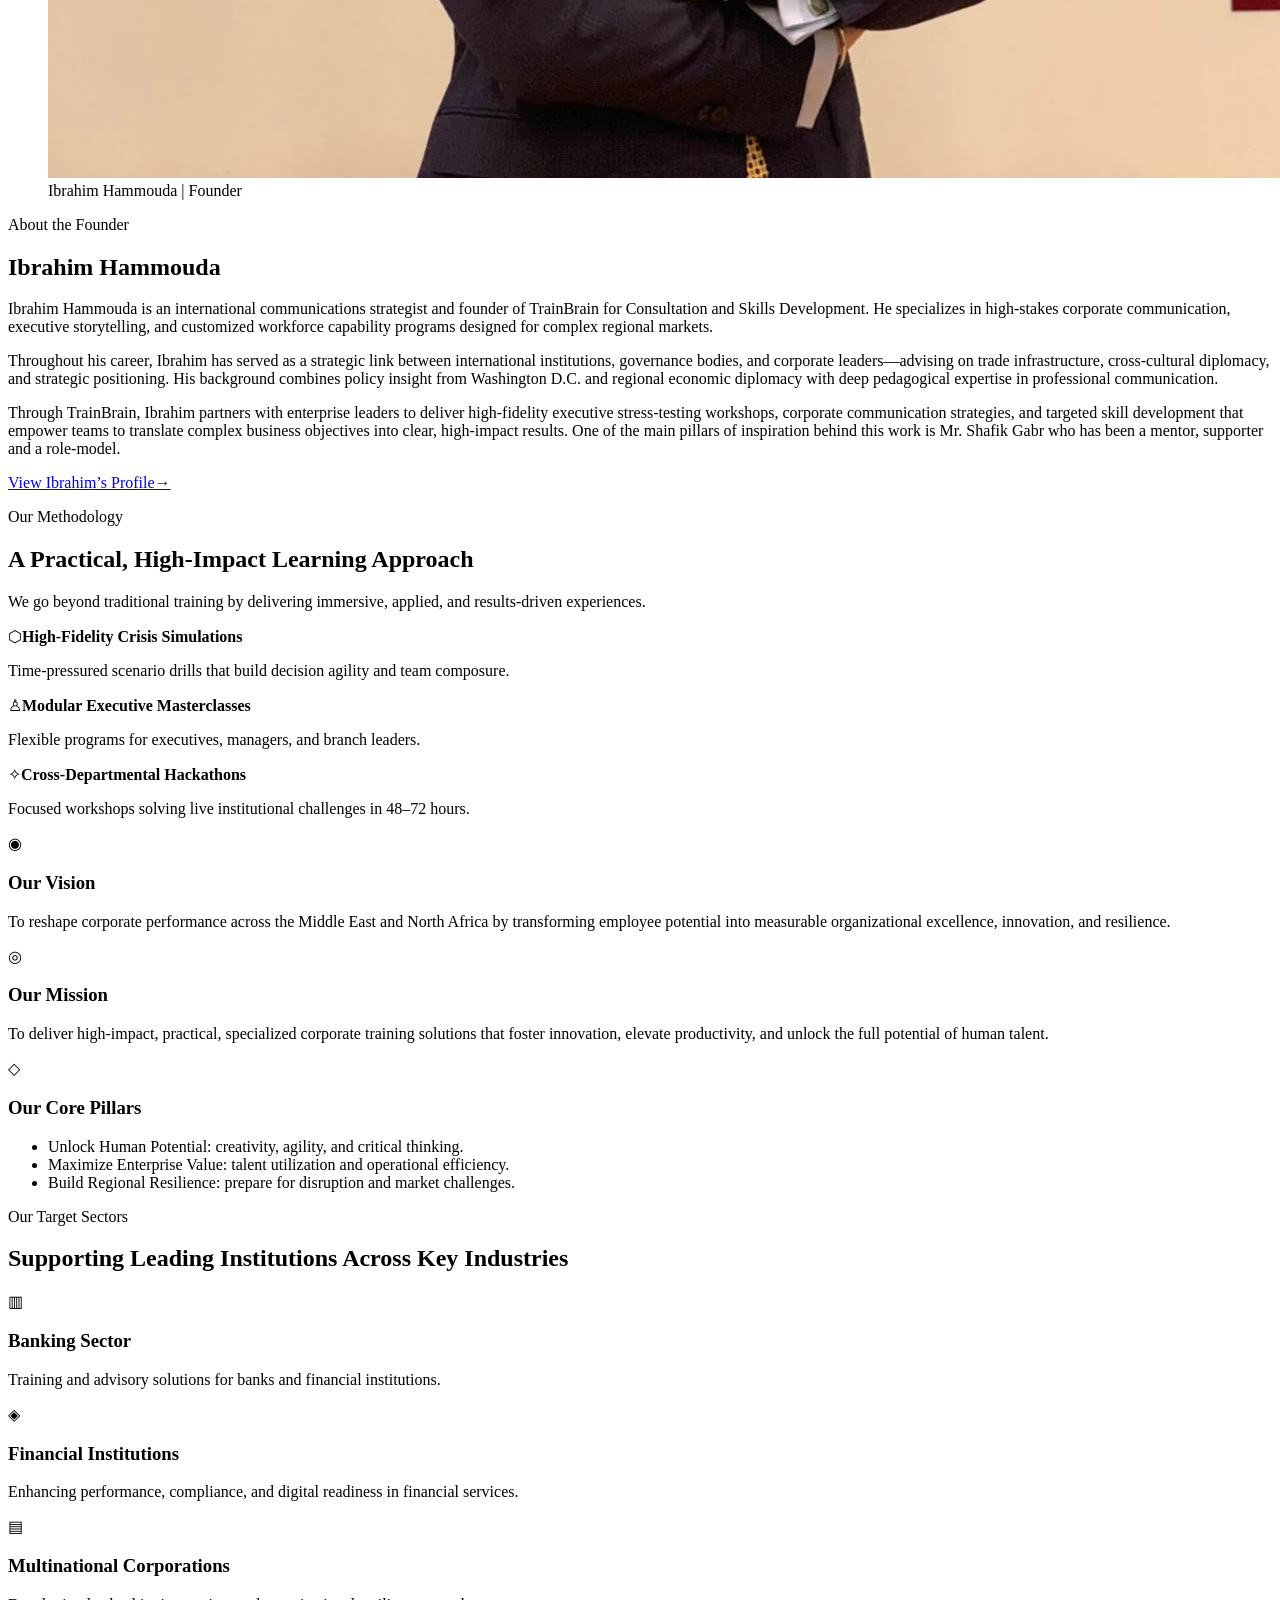
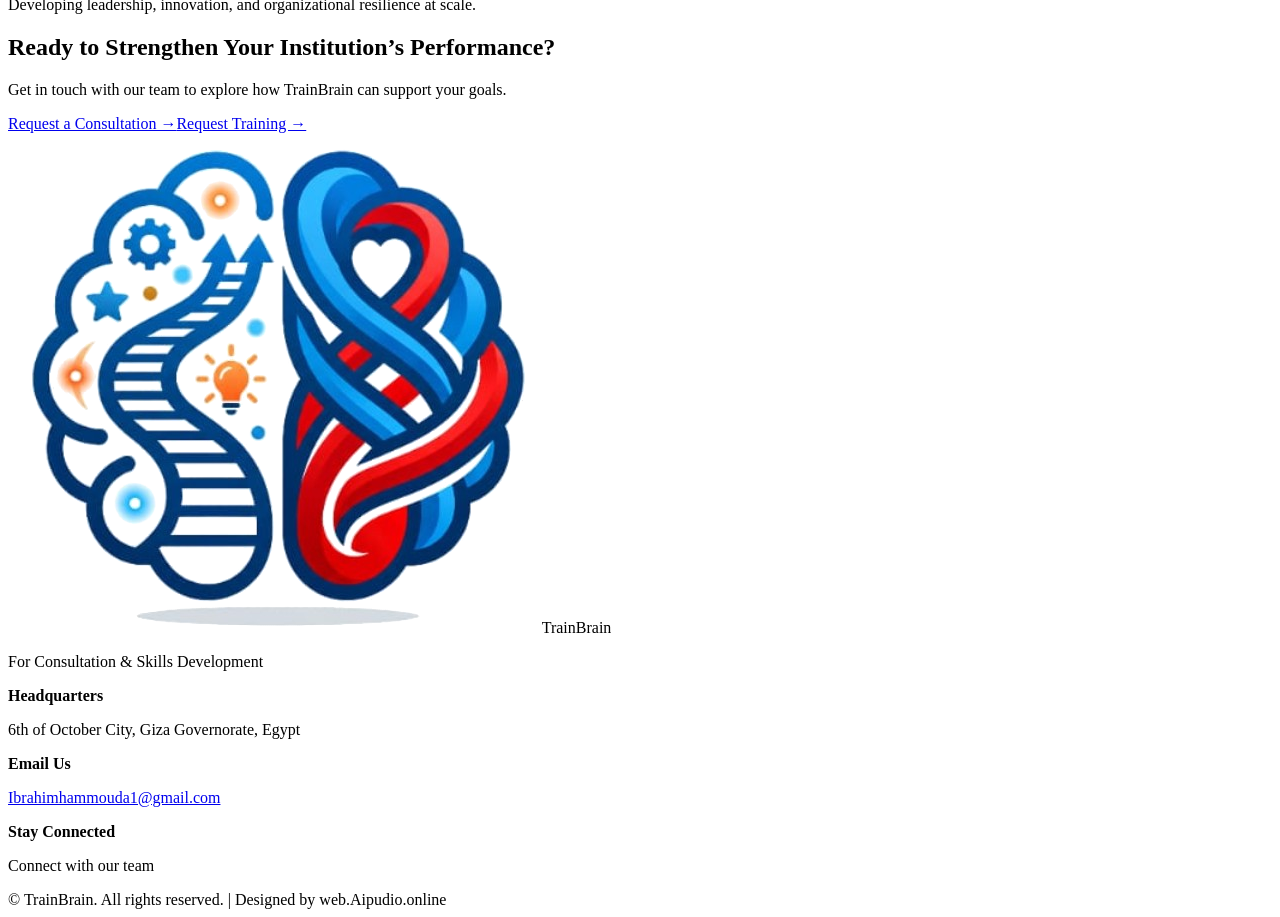
==== commit 7bb1d016: "Add files via upload" ====
--- a/index.html
+++ b/index.html
@@ -1,144 +1,155 @@
-<!DOCTYPE html>
-<html lang="en" dir="ltr">
-<head>
-<meta charset="UTF-8">
-<meta name="viewport" content="width=device-width, initial-scale=1.0">
-<meta name="description" content="TrainBrain — Executive consultancy and skills development for financial institutions and corporate organizations.">
-<title>TrainBrain | Executive Consultancy & Skills Development</title>
-<style>
-:root{--navy:#073B78;--navy2:#0B4F91;--gold:#D7192D;--gold2:#F04452;--ink:#102A4C;--muted:#63758B;--line:#DCE5EF;--pale:#F4F7FB;--white:#fff;--blue:#0878C9;--red:#D7192D}
-*{box-sizing:border-box}html{scroll-behavior:smooth}body{margin:0;font-family:Inter,"Segoe UI",Tahoma,Arial,sans-serif;color:var(--ink);line-height:1.6;background:#fff}a{color:inherit;text-decoration:none}.container{width:min(1160px,calc(100% - 42px));margin:auto}
-.topbar{background:var(--navy);color:#fff;position:sticky;top:0;z-index:30;border-bottom:1px solid #ffffff20}.nav{height:76px;display:flex;align-items:center;justify-content:space-between;gap:22px}.brand{display:flex;align-items:center;gap:10px;font-weight:850;font-size:24px;letter-spacing:-.7px;white-space:nowrap}.brand-logo{width:48px;height:48px;object-fit:contain;flex:0 0 48px;background:#fff;border-radius:50%;padding:2px}.brand small{display:block;font-size:9px;letter-spacing:.2px;font-weight:500;color:#d5deea;margin-top:-5px}.navlinks{display:flex;align-items:center;gap:24px;font-size:13px;color:#e6edf5}.navlinks a:hover{color:var(--gold2)}.navtools{display:flex;align-items:center;gap:10px}.lang{border:1px solid #ffffff55;background:transparent;color:white;padding:9px 12px;border-radius:7px;cursor:pointer;font-weight:700}.btn{display:inline-flex;align-items:center;justify-content:center;gap:9px;padding:12px 18px;border-radius:8px;background:linear-gradient(135deg,var(--gold2),var(--gold));color:#13243a;font-weight:800;font-size:13px;border:0;cursor:pointer;box-shadow:0 7px 20px #D7192D2c;transition:.2s}.btn:hover{transform:translateY(-2px)}.btn-outline{background:transparent;border:1px solid #ffffffa8;color:white;box-shadow:none}
-.hero{background:radial-gradient(circle at 78% 35%,#1686cf66,transparent 32%),linear-gradient(110deg,#062B59,#073B78 58%,#0B579A);color:#fff;overflow:hidden;position:relative}.hero:after{content:"";position:absolute;inset:0;pointer-events:none;background:repeating-linear-gradient(115deg,transparent 0 85px,#ffffff08 86px 87px)}.hero-grid{min-height:465px;display:grid;grid-template-columns:1.05fr .95fr;align-items:center;gap:35px;padding:62px 0;position:relative;z-index:1}.eyebrow{font-size:11px;font-weight:850;letter-spacing:1.6px;text-transform:uppercase;color:var(--gold);margin:0 0 12px}.hero h1{font-size:clamp(37px,4.4vw,57px);line-height:1.06;letter-spacing:-1.9px;margin:0 0 18px;max-width:650px}.hero p{color:#dce6f0;max-width:570px;margin:0 0 25px;font-size:16px}.actions{display:flex;gap:12px;flex-wrap:wrap}.hero-art{height:330px;position:relative;display:grid;place-items:center}.tower{position:absolute;bottom:3%;height:85%;width:40%;border:1px solid #ffffff50;background:linear-gradient(115deg,#d8edfb33,#0b579acc),repeating-linear-gradient(90deg,transparent 0 29px,#ffffff45 30px 32px),repeating-linear-gradient(0deg,transparent 0 38px,#ffffff35 39px 41px);box-shadow:0 25px 60px #020d18;transform:skewY(-7deg)}.tower.t1{right:6%;height:100%;width:45%}.tower.t2{left:6%;height:72%;width:36%;opacity:.8;transform:skewY(8deg)}.orbit{width:230px;height:230px;border:1px solid #e52b3d99;border-radius:50%;display:grid;place-items:center;box-shadow:0 0 0 22px #0878c90d,0 0 0 47px #d7192d0a;position:relative}.orbit span{font-size:65px;color:var(--gold2);text-shadow:0 8px 30px #0008}.arttag{position:absolute;bottom:13px;left:8%;background:#062b59dd;border:1px solid #ffffff33;padding:11px 15px;border-radius:8px;font-size:12px;color:#eaf1f8}
-.proof{background:#073B78;color:white;border-top:1px solid #ffffff20}.proofgrid{display:grid;grid-template-columns:repeat(3,1fr);gap:20px;padding:19px 0}.proofitem{display:flex;align-items:center;gap:13px;padding:0 17px;border-inline-end:1px solid #ffffff40}.proofitem:last-child{border:0}.prooficon{font-size:27px;color:var(--gold)}.proofitem strong{display:block;font-size:14px}.proofitem small{font-size:11px;color:#c6d3e0}
-section{padding:72px 0;scroll-margin-top:88px}.about{display:grid;grid-template-columns:.9fr 1.1fr;gap:58px;align-items:center}.visual{min-height:320px;border-radius:18px;background:linear-gradient(145deg,#073B78,#0878C9);position:relative;overflow:hidden;display:grid;place-items:center;color:var(--gold2);font-size:100px}.visual:before,.visual:after{content:"";position:absolute;border:1px solid #ffffff30;transform:rotate(-24deg);width:125%;height:55%}.visual:after{transform:rotate(24deg)}.visual-logo{z-index:1;width:min(74%,300px);height:auto;object-fit:contain;background:#fff;border-radius:22px;padding:12px;box-shadow:0 18px 45px #031b3b55}.sectiontag{color:#B51225;font-size:11px;font-weight:850;letter-spacing:1.4px;text-transform:uppercase;margin:0 0 7px}.sectiontitle{font-size:clamp(27px,3vw,38px);line-height:1.15;letter-spacing:-.8px;margin:0 0 15px;color:#0b1930}.muted{color:var(--muted)}.about p{margin:0 0 12px}.textlink{display:inline-flex;gap:8px;align-items:center;color:#B51225;font-weight:800;font-size:13px;margin-top:8px}.center{text-align:center}.services{background:var(--pale)}.servicegrid{display:grid;grid-template-columns:repeat(5,1fr);gap:14px;margin-top:32px}.service{background:white;border:1px solid var(--line);border-top:3px solid var(--blue);border-radius:13px;overflow:hidden;box-shadow:0 5px 18px #0b24400b;transition:.2s}.service:hover{transform:translateY(-5px);box-shadow:0 14px 30px #0b244018}.servicevisual{height:120px;background:linear-gradient(135deg,#073B78,#0878C9);display:grid;place-items:center;color:var(--gold2);font-size:43px}.service:nth-child(even){border-top-color:var(--red)}.service:nth-child(2) .servicevisual{background:linear-gradient(135deg,#073B78,#D7192D)}.service:nth-child(3) .servicevisual{background:linear-gradient(135deg,#0B4F91,#1686CF)}.service:nth-child(4) .servicevisual{background:linear-gradient(135deg,#D7192D,#073B78)}.service:nth-child(5) .servicevisual{background:linear-gradient(135deg,#073B78,#0878C9)}.servicebody{padding:17px}.service h3{font-size:15px;line-height:1.25;margin:0 0 10px;color:#101d32}.service p{font-size:12px;color:var(--muted);margin:0 0 13px}.service a{font-size:12px;font-weight:800;color:#B51225}
-
-.trainers{background:#fff}
-.trainer-feature{display:grid;grid-template-columns:280px 1fr;gap:28px;align-items:stretch;margin-top:30px;padding:22px;background:linear-gradient(135deg,#f5f8fc,#fff);border:1px solid var(--line);border-radius:18px;box-shadow:0 12px 35px #0b24400b}
-.trainer-photo{min-height:300px;border-radius:13px;background:linear-gradient(145deg,#073B78,#0878C9);display:flex;flex-direction:column;align-items:center;justify-content:center;text-align:center;color:#fff;padding:20px;position:relative;overflow:hidden}
-.trainer-photo:before,.trainer-photo:after{content:"";position:absolute;width:240px;height:240px;border:1px solid #ffffff30;border-radius:50%}
-.trainer-photo:after{width:180px;height:180px}
-.trainer-avatar{width:105px;height:105px;border-radius:50%;background:#ffffff20;border:2px solid #ffffffaa;display:grid;place-items:center;font-size:48px;z-index:1;margin-bottom:14px}
-.trainer-photo strong,.trainer-photo small{z-index:1}.trainer-photo small{color:#d9e8f6;margin-top:5px;font-size:11px}
-.trainer-info{padding:10px 8px;display:flex;flex-direction:column;justify-content:center}
-.trainer-status{display:inline-flex;align-self:flex-start;background:#eaf3fb;color:var(--navy);border:1px solid #c9dced;border-radius:30px;padding:6px 11px;font-size:10px;font-weight:850;letter-spacing:.5px;margin-bottom:12px}
-.trainer-info h3{font-size:26px;margin:0 0 5px;color:var(--ink)}.trainer-role{color:#B51225;font-weight:800;font-size:13px;margin:0 0 13px}.trainer-info p{color:var(--muted);font-size:13px;margin:0 0 16px;max-width:720px}
-.trainer-meta{display:grid;grid-template-columns:repeat(2,minmax(0,1fr));gap:10px;margin:4px 0 18px}.trainer-meta div{background:#fff;border:1px solid var(--line);border-radius:9px;padding:11px 13px}.trainer-meta strong{display:block;font-size:11px;color:var(--ink);margin-bottom:3px}.trainer-meta span{font-size:11px;color:var(--muted)}
-.company-title{font-size:12px;font-weight:850;margin:4px 0 10px;color:var(--ink)}.company-logos{display:flex;flex-wrap:wrap;gap:9px}.company-placeholder{min-width:112px;min-height:48px;padding:8px 13px;border:1px dashed #aebdce;border-radius:8px;background:#fff;display:grid;place-items:center;text-align:center;color:#718096;font-size:10px;font-weight:700}
-.trainer-note{margin-top:15px;padding:12px 14px;border-inline-start:3px solid var(--red);background:#fff5f5;color:#6c3940;border-radius:5px;font-size:11px}
-@media(max-width:700px){.trainer-feature{grid-template-columns:1fr;padding:14px}.trainer-photo{min-height:220px}.trainer-meta{grid-template-columns:1fr 1fr}.trainer-info h3{font-size:23px}}
-.method{background:var(--navy);color:white}.methodgrid{display:grid;grid-template-columns:1.15fr repeat(3,1fr);gap:25px;align-items:center}.method h2{font-size:29px;line-height:1.2;margin:0 0 10px}.method p{color:#d0dbe6;font-size:13px;margin:0}.methoditem{border-inline-start:1px solid #ffffff50;padding-inline-start:23px}.methoditem .ico{font-size:29px;color:var(--gold);display:block;margin-bottom:8px}.methoditem strong{display:block;margin-bottom:5px;font-size:14px}.methoditem p{font-size:12px}
-.valuesgrid{display:grid;grid-template-columns:repeat(3,1fr);gap:28px}.valuebox{padding:8px 22px;border-inline-end:1px solid var(--line)}.valuebox:last-child{border:0}.valueicon{font-size:28px;color:#D7192D}.valuebox h3{font-size:21px;margin:6px 0 8px}.valuebox p,.valuebox li{font-size:13px;color:var(--muted)}.valuebox ul{padding-inline-start:18px;margin:8px 0}
-.sectors{background:#f6f8fa}.sectorgrid{display:grid;grid-template-columns:repeat(3,1fr);gap:16px;margin-top:27px}.sector{display:flex;align-items:center;gap:15px;background:white;border:1px solid var(--line);border-radius:12px;padding:18px}.sectoricon{width:58px;height:58px;flex:0 0 58px;border-radius:9px;background:linear-gradient(135deg,#073B78,#0878C9);display:grid;place-items:center;color:var(--gold2);font-size:25px}.sector h3{margin:0 0 4px;font-size:15px}.sector p{margin:0;color:var(--muted);font-size:12px}
-.cta{padding:0 0 40px;background:#f6f8fa}.ctainner{border-radius:15px;background:linear-gradient(100deg,#073B78,#174365);color:white;padding:26px 35px;display:flex;align-items:center;justify-content:space-between;gap:20px}.ctainner h2{font-size:23px;margin:0 0 4px}.ctainner p{margin:0;color:#d3deea;font-size:13px}
-footer{background:#052B59;color:white;padding:32px 0}.footergrid{display:grid;grid-template-columns:1.1fr 1fr 1fr .7fr;gap:25px;align-items:start}.footcol{border-inline-end:1px solid #ffffff35;padding-inline-end:20px;min-height:62px}.footcol:last-child{border:0}.footcol strong{display:block;font-size:13px;margin-bottom:5px}.footcol p{font-size:12px;color:#c7d2df;margin:0}.footbrand{font-size:24px;font-weight:850;display:flex;align-items:center;gap:10px}.footbrand img{width:42px;height:42px;object-fit:contain;background:#fff;border-radius:50%;padding:2px}.copyright{border-top:1px solid #ffffff20;margin-top:25px;padding-top:15px;color:#9eafc0;font-size:11px;text-align:center}.site-credit{color:var(--gold2);font-weight:750;white-space:nowrap}.site-credit:hover{color:#fff;text-decoration:underline}.credit-separator{color:#71849a}
-body[dir="rtl"]{font-family:Tahoma,"Segoe UI",Arial,sans-serif}body[dir="rtl"] .hero h1{letter-spacing:0;line-height:1.35}body[dir="rtl"] .eyebrow{letter-spacing:0}body[dir="rtl"] .sectiontag{letter-spacing:0}body[dir="rtl"] .navlinks{font-size:14px}
-@media(max-width:980px){.navlinks{gap:13px}.navlinks a:nth-child(5),.navlinks a:nth-child(6){display:none}.servicegrid{grid-template-columns:repeat(3,1fr)}.methodgrid{grid-template-columns:repeat(3,1fr)}.methodintro{grid-column:1/-1}.methoditem:first-of-type{border:0}.about{gap:30px}}
-@media(max-width:700px){.container{width:min(100% - 30px,560px)}.nav{height:68px}.brand{font-size:20px}.brand-logo{width:40px;height:40px;flex-basis:40px}.navlinks{display:none}.navtools .btn{display:none}.hero-grid{grid-template-columns:1fr;padding:55px 0 35px}.hero h1{font-size:39px}.hero-art{height:230px}.orbit{width:165px;height:165px}.orbit span{font-size:48px}.proofgrid{grid-template-columns:1fr;gap:12px}.proofitem{border:0;border-bottom:1px solid #ffffff30;padding:8px 4px}.about{grid-template-columns:1fr}.visual{min-height:220px}.servicegrid{grid-template-columns:1fr 1fr}.servicevisual{height:100px}.methodgrid{grid-template-columns:1fr}.methoditem{border-inline-start:0;border-top:1px solid #ffffff40;padding:17px 0 0}.valuesgrid,.sectorgrid{grid-template-columns:1fr}.valuebox{border:0;border-bottom:1px solid var(--line);padding:10px 0 20px}.ctainner{align-items:flex-start;flex-direction:column;padding:24px}.footergrid{grid-template-columns:1fr 1fr}.footcol{border:0}.sectiontitle{font-size:29px}section{padding:55px 0}}
-@media(max-width:420px){.servicegrid{grid-template-columns:1fr}.footergrid{grid-template-columns:1fr}.hero h1{font-size:34px}}
-</style>
-<link rel="preload" as="image" href="trainbrain-logo.png">
-</head>
-<body>
-<header class="topbar">
-  <div class="container nav">
-    <a class="brand" href="#home"><img class="brand-logo" src="trainbrain-logo.png" alt="TrainBrain logo"><span>TrainBrain<small data-en="for Consultation & Skills Development" data-ar="للاستشارات وتطوير المهارات">for Consultation & Skills Development</small></span></a>
-    <nav class="navlinks">
-      <a href="#home" data-en="Home" data-ar="الرئيسية">Home</a><a href="#about" data-en="About Us" data-ar="من نحن">About Us</a><a href="#services" data-en="Services" data-ar="خدماتنا">Services</a><a href="#trainers" data-en="Our Trainers" data-ar="مدربونا">Our Trainers</a><a href="#method" data-en="Our Methodology" data-ar="منهجية العمل">Our Methodology</a><a href="#sectors" data-en="Sectors" data-ar="القطاعات">Sectors</a><a href="#contact" data-en="Contact Us" data-ar="تواصل معنا">Contact Us</a>
-    </nav>
-    <div class="navtools"><button class="lang" id="langBtn" type="button">العربية</button><a class="btn" href="#contact" data-en="Request a Consultation →" data-ar="اطلب استشارة ←">Request a Consultation →</a></div>
-  </div>
-</header>
-<main>
-<section class="hero" id="home"><div class="container hero-grid">
-  <div><p class="eyebrow" data-en="Executive Consultation & Skills Development" data-ar="الاستشارات التنفيذية وتطوير المهارات">Executive Consultation & Skills Development</p>
-  <h1 data-en="Building Resilient, Agile & Future-Ready Financial Institutions" data-ar="نبني مؤسسات مالية أكثر مرونة وابتكارًا واستعدادًا للمستقبل">Building Resilient, Agile & Future-Ready Financial Institutions</h1>
-  <p data-en="Executive training and consultancy solutions that integrate digital transformation, innovation, leadership, and behavioral resilience to drive institutional performance in a rapidly changing financial landscape." data-ar="حلول استشارية وتدريبية تنفيذية تجمع بين التحول الرقمي والابتكار والقيادة والمرونة السلوكية لتعزيز أداء المؤسسات في بيئة مالية سريعة التغير.">Executive training and consultancy solutions that integrate digital transformation, innovation, leadership, and behavioral resilience to drive institutional performance in a rapidly changing financial landscape.</p>
-  <div class="actions"><a class="btn" href="#services" data-en="Explore Our Services →" data-ar="اكتشف خدماتنا ←">Explore Our Services →</a><a class="btn btn-outline" href="#about" data-en="About TrainBrain" data-ar="عن TrainBrain">About TrainBrain</a></div></div>
-  <div class="hero-art" aria-hidden="true"><div class="tower t2"></div><div class="tower t1"></div><div class="orbit"><span>✺</span></div><div class="arttag" data-en="Strategic thinking. Measurable impact." data-ar="تفكير استراتيجي. تأثير قابل للقياس.">Strategic thinking. Measurable impact.</div></div>
-</div></section>
-<div class="proof"><div class="container proofgrid">
-  <div class="proofitem"><span class="prooficon">♙</span><div><strong data-en="Executive-Level Expertise" data-ar="خبرات على المستوى التنفيذي">Executive-Level Expertise</strong><small data-en="Tailored for the Financial Sector" data-ar="مصممة خصيصًا للقطاع المالي">Tailored for the Financial Sector</small></div></div>
-  <div class="proofitem"><span class="prooficon">◇</span><div><strong data-en="Practical & High-Impact Programs" data-ar="برامج عملية عالية التأثير">Practical & High-Impact Programs</strong><small data-en="From Strategy to Execution" data-ar="من التخطيط إلى التنفيذ">From Strategy to Execution</small></div></div>
-  <div class="proofitem"><span class="prooficon">⬡</span><div><strong data-en="Resilience & Performance" data-ar="المرونة والأداء">Resilience & Performance</strong><small data-en="For High-Stakes Environments" data-ar="للبيئات عالية التحديات">For High-Stakes Environments</small></div></div>
-</div></div>
-<section id="about"><div class="container about">
-  <div class="visual"><img class="visual-logo" src="trainbrain-logo.png" alt="TrainBrain official emblem"></div>
-  <div><p class="sectiontag" data-en="About TrainBrain" data-ar="عن TrainBrain">About TrainBrain</p><h2 class="sectiontitle" data-en="Executive Consultancy & Skills Development" data-ar="الاستشارات التنفيذية وتطوير المهارات">Executive Consultancy & Skills Development</h2>
-  <p data-en="TrainBrain is an executive-level corporate consultancy and skills development firm headquartered in Giza, Egypt. We specialize in transforming institutional workforce capability across the financial, banking, and multinational corporate sectors." data-ar="TrainBrain شركة استشارات مؤسسية وتطوير مهارات على المستوى التنفيذي، يقع مقرها في الجيزة بمصر. نتخصص في تطوير قدرات القوى العاملة بالمؤسسات في القطاعات المالية والمصرفية والشركات متعددة الجنسيات.">TrainBrain is an executive-level corporate consultancy and skills development firm headquartered in Giza, Egypt. We specialize in transforming institutional workforce capability across the financial, banking, and multinational corporate sectors.</p>
-  <p class="muted" data-en="By integrating cutting-edge financial technology, human-centered innovation frameworks, and high-fidelity stress-testing methodologies, we build institutional resilience, operational agility, and cognitive adaptability." data-ar="ومن خلال دمج أحدث تقنيات التكنولوجيا المالية وأطر الابتكار المرتكزة على الإنسان ومنهجيات محاكاة الضغوط الواقعية، نعمل على بناء المرونة المؤسسية والرشاقة التشغيلية والقدرة على التكيف الذهني.">By integrating cutting-edge financial technology, human-centered innovation frameworks, and high-fidelity stress-testing methodologies, we build institutional resilience, operational agility, and cognitive adaptability.</p>
-  <a class="textlink" href="#contact" data-en="Learn More About Us →" data-ar="تعرّف على المزيد ←">Learn More About Us →</a></div>
-</div></section>
-<section class="services" id="services"><div class="container"><div class="center"><p class="sectiontag" data-en="Our Core Service Offerings" data-ar="مجالات خدماتنا الرئيسية">Our Core Service Offerings</p><h2 class="sectiontitle" data-en="Specialized Solutions for the Financial & Corporate Sectors" data-ar="حلول متخصصة للقطاعات المالية والمؤسسية">Specialized Solutions for the Financial & Corporate Sectors</h2><p class="muted" data-en="A comprehensive suite of programs that strengthen people, processes, and performance." data-ar="مجموعة متكاملة من البرامج التي تطور الأفراد والعمليات وترتقي بالأداء المؤسسي.">A comprehensive suite of programs that strengthen people, processes, and performance.</p></div>
-<div class="servicegrid">
-  <article class="service"><div class="servicevisual">⌘</div><div class="servicebody"><h3 data-en="Digital Transformation & Fintech Innovation" data-ar="التحول الرقمي والابتكار في التكنولوجيا المالية">Digital Transformation & Fintech Innovation</h3><p data-en="Fintech, digital banking, RegTech, AI-powered financial analytics, and agile product management." data-ar="التكنولوجيا المالية والخدمات المصرفية الرقمية والامتثال الرقابي والذكاء الاصطناعي وإدارة المنتجات الرقمية.">Fintech, digital banking, RegTech, AI-powered financial analytics, and agile product management.</p><a href="#contact" data-en="Explore Service →" data-ar="اكتشف الخدمة ←">Explore Service →</a></div></article>
-  <article class="service"><div class="servicevisual">✧</div><div class="servicebody"><h3 data-en="Creative Problem Solving & Institutional Intrapreneurship" data-ar="حل المشكلات الإبداعي والابتكار المؤسسي">Creative Problem Solving & Institutional Intrapreneurship</h3><p data-en="Design thinking, innovation bootcamps, and structured approaches to complex challenges." data-ar="التفكير التصميمي ومعسكرات الابتكار وأساليب منهجية للتعامل مع التحديات المعقدة.">Design thinking, innovation bootcamps, and structured approaches to complex challenges.</p><a href="#contact" data-en="Explore Service →" data-ar="اكتشف الخدمة ←">Explore Service →</a></div></article>
-  <article class="service"><div class="servicevisual">♙</div><div class="servicebody"><h3 data-en="Leadership & Cognitive Agility" data-ar="القيادة والمرونة الذهنية">Leadership & Cognitive Agility</h3><p data-en="Adaptive leadership, critical thinking, decision-making, and cross-functional collaboration." data-ar="القيادة التكيفية والتفكير النقدي واتخاذ القرار وتعزيز التعاون بين الإدارات.">Adaptive leadership, critical thinking, decision-making, and cross-functional collaboration.</p><a href="#contact" data-en="Explore Service →" data-ar="اكتشف الخدمة ←">Explore Service →</a></div></article>
-  <article class="service"><div class="servicevisual">⬡</div><div class="servicebody"><h3 data-en="Behavioral Resilience & High-Stakes Stress Testing" data-ar="المرونة السلوكية ومحاكاة الضغوط الحرجة">Behavioral Resilience & High-Stakes Stress Testing</h3><p data-en="Psychological load management, composure under pressure, and post-crisis learning." data-ar="إدارة الأعباء الذهنية والثبات تحت الضغط واستخلاص الدروس بعد الأزمات.">Psychological load management, composure under pressure, and post-crisis learning.</p><a href="#contact" data-en="Explore Service →" data-ar="اكتشف الخدمة ←">Explore Service →</a></div></article>
-  <article class="service"><div class="servicevisual">◎</div><div class="servicebody"><h3 data-en="Adaptive Leadership & Organizational Stress-Auditing" data-ar="القيادة التكيفية وتقييم الضغوط المؤسسية">Adaptive Leadership & Organizational Stress-Auditing</h3><p data-en="Team resilience diagnostics, workload assessment, and rapid stress interventions." data-ar="تقييم مرونة الفرق وأعباء العمل وتطبيق تدخلات سريعة لإدارة التوتر.">Team resilience diagnostics, workload assessment, and rapid stress interventions.</p><a href="#contact" data-en="Explore Service →" data-ar="اكتشف الخدمة ←">Explore Service →</a></div></article>
-</div></div></section>
-<section class="trainers" id="trainers"><div class="container">
-  <div class="center"><p class="sectiontag" data-en="Meet Our Experts" data-ar="تعرّف على خبرائنا">Meet Our Experts</p><h2 class="sectiontitle" data-en="Professional Trainers & Industry Experience" data-ar="مدربونا وخبراتهم في سوق العمل">Professional Trainers & Industry Experience</h2><p class="muted" data-en="Get to know the professionals delivering TrainBrain’s learning and development programs." data-ar="تعرّفوا على الخبراء الذين يقدمون برامج TrainBrain للتعلم والتطوير.">Get to know the professionals delivering TrainBrain’s learning and development programs.</p></div>
-  <article class="trainer-feature">
-    <div class="trainer-photo"><div class="trainer-avatar" aria-hidden="true">♙</div><strong data-en="Trainer Profile" data-ar="الملف التعريفي للمدرب">Trainer Profile</strong><small data-en="Professional photo will be added" data-ar="ستتم إضافة الصورة الشخصية لاحقًا">Professional photo will be added</small></div>
-    <div class="trainer-info">
-      <span class="trainer-status" data-en="PROFILE IN PREPARATION" data-ar="الملف قيد التجهيز">PROFILE IN PREPARATION</span>
-      <h3 data-en="Meet Your Trainer" data-ar="تعرّف على مدربك">Meet Your Trainer</h3>
-      <div class="trainer-role" data-en="Trainer Name & Professional Title" data-ar="اسم المدرب والمسمى المهني">Trainer Name & Professional Title</div>
-      <p data-en="This profile will present the trainer’s professional background, areas of expertise, certifications, and practical experience. The final biography and verified details will be added once provided and approved by the trainer." data-ar="سيعرض هذا الملف نبذة عن المسيرة المهنية للمدرب ومجالات تخصصه وشهاداته وخبراته العملية. ستتم إضافة السيرة الذاتية والبيانات النهائية بعد استلامها واعتمادها من المدرب.">This profile will present the trainer’s professional background, areas of expertise, certifications, and practical experience. The final biography and verified details will be added once provided and approved by the trainer.</p>
-      <div class="trainer-meta">
-        <div><strong data-en="Areas of Expertise" data-ar="مجالات الخبرة">Areas of Expertise</strong><span data-en="To be provided" data-ar="تُضاف لاحقًا">To be provided</span></div>
-        <div><strong data-en="Certifications & Qualifications" data-ar="الشهادات والمؤهلات">Certifications & Qualifications</strong><span data-en="To be provided" data-ar="تُضاف لاحقًا">To be provided</span></div>
-        <div><strong data-en="Professional Experience" data-ar="الخبرة المهنية">Professional Experience</strong><span data-en="To be provided" data-ar="تُضاف لاحقًا">To be provided</span></div>
-        <div><strong data-en="Training Programs" data-ar="البرامج التدريبية">Training Programs</strong><span data-en="To be provided" data-ar="تُضاف لاحقًا">To be provided</span></div>
-      </div>
-      <div class="company-title" data-en="Selected Companies & Organizations" data-ar="الشركات والمؤسسات التي عمل معها">Selected Companies & Organizations</div>
-      <div class="company-logos"><div class="company-placeholder" data-en="Company logo" data-ar="شعار الشركة">Company logo</div><div class="company-placeholder" data-en="Company logo" data-ar="شعار الشركة">Company logo</div><div class="company-placeholder" data-en="Company logo" data-ar="شعار الشركة">Company logo</div></div>
-      <div class="trainer-note" data-en="The trainer’s photo, biography, portfolio, and company logos will be added after receiving the approved materials. No affiliations or credentials are published before verification." data-ar="ستُضاف صورة المدرب وسيرته وأعماله وشعارات الشركات بعد استلام المواد المعتمدة، ولن يتم نشر أي جهات عمل أو مؤهلات قبل التحقق منها.">The trainer’s photo, biography, portfolio, and company logos will be added after receiving the approved materials. No affiliations or credentials are published before verification.</div>
-    </div>
-  </article>
-</div></section>
-<section class="method" id="method"><div class="container methodgrid">
-  <div class="methodintro"><p class="eyebrow" data-en="Our Methodology" data-ar="منهجية العمل">Our Methodology</p><h2 data-en="A Practical, High-Impact Learning Approach" data-ar="منهجية تعلم عملية وعالية التأثير">A Practical, High-Impact Learning Approach</h2><p data-en="We go beyond traditional training by delivering immersive, applied, and results-driven experiences." data-ar="نتجاوز التدريب التقليدي من خلال تجارب عملية وتفاعلية تركز على التطبيق وتحقيق النتائج.">We go beyond traditional training by delivering immersive, applied, and results-driven experiences.</p></div>
-  <div class="methoditem"><span class="ico">⬡</span><strong data-en="High-Fidelity Crisis Simulations" data-ar="محاكاة واقعية للأزمات">High-Fidelity Crisis Simulations</strong><p data-en="Time-pressured scenario drills that build decision agility and team composure." data-ar="تدريبات تحاكي سيناريوهات واقعية تحت ضغط الوقت لتعزيز سرعة القرار وتماسك الفرق.">Time-pressured scenario drills that build decision agility and team composure.</p></div>
-  <div class="methoditem"><span class="ico">♙</span><strong data-en="Modular Executive Masterclasses" data-ar="برامج تنفيذية متخصصة">Modular Executive Masterclasses</strong><p data-en="Flexible programs for executives, managers, and branch leaders." data-ar="برامج مرنة للقيادات التنفيذية والمديرين ومديري الفروع.">Flexible programs for executives, managers, and branch leaders.</p></div>
-  <div class="methoditem"><span class="ico">✧</span><strong data-en="Cross-Departmental Hackathons" data-ar="ورش ابتكار مشتركة بين الإدارات">Cross-Departmental Hackathons</strong><p data-en="Focused workshops solving live institutional challenges in 48–72 hours." data-ar="ورش عمل مكثفة لمعالجة تحديات مؤسسية فعلية خلال 48 إلى 72 ساعة.">Focused workshops solving live institutional challenges in 48–72 hours.</p></div>
-</div></section>
-<section><div class="container valuesgrid">
-  <div class="valuebox"><div class="valueicon">◉</div><h3 data-en="Our Vision" data-ar="رؤيتنا">Our Vision</h3><p data-en="To reshape corporate performance across the Middle East and North Africa by transforming employee potential into measurable organizational excellence, innovation, and resilience." data-ar="إعادة تشكيل مستقبل الأداء المؤسسي في الشرق الأوسط وشمال أفريقيا من خلال تحويل إمكانات الموظفين إلى تميز مؤسسي وابتكار ومرونة قابلة للقياس.">To reshape corporate performance across the Middle East and North Africa by transforming employee potential into measurable organizational excellence, innovation, and resilience.</p></div>
-  <div class="valuebox"><div class="valueicon">◎</div><h3 data-en="Our Mission" data-ar="رسالتنا">Our Mission</h3><p data-en="To deliver high-impact, practical, specialized corporate training solutions that foster innovation, elevate productivity, and unlock the full potential of human talent." data-ar="تقديم حلول تدريبية مؤسسية متخصصة وعملية وعالية التأثير تعزز الابتكار وترفع الإنتاجية وتطلق الإمكانات الكاملة للموارد البشرية.">To deliver high-impact, practical, specialized corporate training solutions that foster innovation, elevate productivity, and unlock the full potential of human talent.</p></div>
-  <div class="valuebox"><div class="valueicon">◇</div><h3 data-en="Our Core Pillars" data-ar="ركائزنا الأساسية">Our Core Pillars</h3><ul><li data-en="Unlock Human Potential: creativity, agility, and critical thinking." data-ar="إطلاق الإمكانات البشرية: الإبداع والمرونة والتفكير النقدي.">Unlock Human Potential: creativity, agility, and critical thinking.</li><li data-en="Maximize Enterprise Value: talent utilization and operational efficiency." data-ar="تعظيم القيمة المؤسسية: استثمار المواهب ورفع كفاءة العمليات.">Maximize Enterprise Value: talent utilization and operational efficiency.</li><li data-en="Build Regional Resilience: prepare for disruption and market challenges." data-ar="بناء المرونة الإقليمية: الاستعداد للتحولات والتحديات السوقية.">Build Regional Resilience: prepare for disruption and market challenges.</li></ul></div>
-</div></section>
-<section class="sectors" id="sectors"><div class="container"><div class="center"><p class="sectiontag" data-en="Our Target Sectors" data-ar="القطاعات المستهدفة">Our Target Sectors</p><h2 class="sectiontitle" data-en="Supporting Leading Institutions Across Key Industries" data-ar="ندعم المؤسسات الرائدة في القطاعات الرئيسية">Supporting Leading Institutions Across Key Industries</h2></div>
-<div class="sectorgrid"><div class="sector"><div class="sectoricon">▥</div><div><h3 data-en="Banking Sector" data-ar="القطاع المصرفي">Banking Sector</h3><p data-en="Training and advisory solutions for banks and financial institutions." data-ar="حلول تدريبية واستشارية للبنوك والمؤسسات المالية.">Training and advisory solutions for banks and financial institutions.</p></div></div>
-<div class="sector"><div class="sectoricon">◈</div><div><h3 data-en="Financial Institutions" data-ar="المؤسسات المالية">Financial Institutions</h3><p data-en="Enhancing performance, compliance, and digital readiness in financial services." data-ar="تعزيز الأداء والامتثال والاستعداد الرقمي في الخدمات المالية.">Enhancing performance, compliance, and digital readiness in financial services.</p></div></div>
-<div class="sector"><div class="sectoricon">▤</div><div><h3 data-en="Multinational Corporations" data-ar="الشركات متعددة الجنسيات">Multinational Corporations</h3><p data-en="Developing leadership, innovation, and organizational resilience at scale." data-ar="تطوير القيادة والابتكار والمرونة المؤسسية على نطاق واسع.">Developing leadership, innovation, and organizational resilience at scale.</p></div></div></div></div></section>
-<section class="cta" id="contact"><div class="container ctainner"><div><h2 data-en="Ready to Strengthen Your Institution’s Performance?" data-ar="هل أنتم مستعدون لتعزيز أداء مؤسستكم؟">Ready to Strengthen Your Institution’s Performance?</h2><p data-en="Get in touch with our team to explore how TrainBrain can support your goals." data-ar="تواصلوا مع فريقنا لاستكشاف كيف يمكن لـ TrainBrain دعم أهدافكم.">Get in touch with our team to explore how TrainBrain can support your goals.</p></div><div class="actions"><a class="btn" href="mailto:contact@trainbrain.eg?subject=Consultation%20Request" data-en="Request a Consultation →" data-ar="اطلب استشارة ←">Request a Consultation →</a><a class="btn btn-outline" href="mailto:contact@trainbrain.eg?subject=Training%20Request" data-en="Request Training →" data-ar="اطلب تدريبًا ←">Request Training →</a></div></div></section>
-</main>
-<footer><div class="container"><div class="footergrid">
-  <div class="footcol"><div class="footbrand"><img src="trainbrain-logo.png" alt="TrainBrain logo"> <span>TrainBrain</span></div><p data-en="For Consultation & Skills Development" data-ar="للاستشارات وتطوير المهارات">For Consultation & Skills Development</p></div>
-  <div class="footcol"><strong data-en="Headquarters" data-ar="المقر الرئيسي">Headquarters</strong><p data-en="6th of October City, Giza Governorate, Egypt" data-ar="مدينة السادس من أكتوبر، محافظة الجيزة، مصر">6th of October City, Giza Governorate, Egypt</p></div>
-  <div class="footcol"><strong data-en="Email Us" data-ar="راسلونا">Email Us</strong><p>contact@trainbrain.eg<br>executive@trainbrain.eg</p></div>
-  <div class="footcol"><strong data-en="Stay Connected" data-ar="تابعونا">Stay Connected</strong><p data-en="Connect with our team" data-ar="تواصلوا مع فريقنا">Connect with our team</p></div>
-</div><div class="copyright">
-  © <span id="year"></span> TrainBrain. <span data-en="All rights reserved." data-ar="جميع الحقوق محفوظة.">All rights reserved.</span>
-  <span class="credit-separator"> | </span>
-  <a class="site-credit" href="https://web.aipudio.online/" target="_blank" rel="noopener noreferrer"
-     data-en="Designed by web.Aipudio.online" data-ar="تصميم وتنفيذ web.Aipudio.online">Designed by web.Aipudio.online</a>
-</div></div></footer>
-<script>
-const btn=document.getElementById('langBtn');
-function setLanguage(lang){
-  document.documentElement.lang=lang;
-  document.documentElement.dir=lang==='ar'?'rtl':'ltr';
-  document.body.dir=lang==='ar'?'rtl':'ltr';
-  document.querySelectorAll('[data-en][data-ar]').forEach(el=>{el.textContent=el.dataset[lang]});
-  btn.textContent=lang==='en'?'العربية':'English';
-  localStorage.setItem('trainbrain-lang',lang);
-}
-btn.addEventListener('click',()=>setLanguage(document.documentElement.lang==='en'?'ar':'en'));
-document.getElementById('year').textContent=new Date().getFullYear();
-setLanguage('en');
-</script>
-</body>
-</html>+<!DOCTYPE html>
+<html lang="en" dir="ltr">
+<head>
+<meta charset="UTF-8">
+<meta name="viewport" content="width=device-width, initial-scale=1.0">
+<meta name="description" content="TrainBrain — Executive consultancy and skills development for financial institutions and corporate organizations.">
+<title>TrainBrain | Executive Consultancy &amp; Skills Development</title>
+<meta name="theme-color" content="#073B78">
+<meta name="robots" content="index, follow, max-image-preview:large">
+<link rel="canonical" href="https://trainbrain.aipudio.online/">
+<link rel="icon" type="image/png" href="assets/favicon.png">
+<meta property="og:type" content="website">
+<meta property="og:site_name" content="TrainBrain">
+<meta property="og:title" content="TrainBrain | Executive Consultancy &amp; Skills Development">
+<meta property="og:description" content="Executive consultancy and skills development for financial institutions and corporate organizations.">
+<meta property="og:url" content="https://trainbrain.aipudio.online/">
+<meta property="og:image" content="https://trainbrain.aipudio.online/assets/trainbrain-logo.webp">
+<meta property="og:image:width" content="530">
+<meta property="og:image:height" content="500">
+<meta property="og:image:alt" content="TrainBrain logo">
+<meta property="og:locale" content="en_US">
+<meta name="twitter:card" content="summary">
+<meta name="twitter:title" content="TrainBrain | Executive Consultancy &amp; Skills Development">
+<meta name="twitter:description" content="Executive consultancy and skills development for financial institutions and corporate organizations.">
+<link rel="stylesheet" href="css/styles.css">
+<script type="application/ld+json">
+[
+  {
+    "@context": "https://schema.org",
+    "@type": "Organization",
+    "@id": "https://trainbrain.aipudio.online/#organization",
+    "name": "TrainBrain for Consultation and Skills Development",
+    "url": "https://trainbrain.aipudio.online/",
+    "logo": {
+      "@type": "ImageObject",
+      "url": "https://trainbrain.aipudio.online/assets/trainbrain-logo.webp"
+    },
+    "email": "mailto:Ibrahimhammouda1@gmail.com",
+    "founder": {
+      "@type": "Person",
+      "name": "Ibrahim Hammouda",
+      "url": "https://www.eastwestdialogue.org/ibrahim-hammouda/"
+    },
+    "address": {
+      "@type": "PostalAddress",
+      "addressLocality": "6th of October City",
+      "addressRegion": "Giza Governorate",
+      "addressCountry": "EG"
+    }
+  },
+  {
+    "@context": "https://schema.org",
+    "@type": "ProfessionalService",
+    "@id": "https://trainbrain.aipudio.online/#professionalservice",
+    "name": "TrainBrain for Consultation and Skills Development",
+    "url": "https://trainbrain.aipudio.online/",
+    "image": "https://trainbrain.aipudio.online/assets/trainbrain-logo.webp",
+    "email": "mailto:Ibrahimhammouda1@gmail.com",
+    "description": "Executive consultancy and skills development for financial institutions and corporate organizations.",
+    "provider": {
+      "@id": "https://trainbrain.aipudio.online/#organization"
+    },
+    "areaServed": {
+      "@type": "AdministrativeArea",
+      "name": "Middle East and North Africa"
+    },
+    "address": {
+      "@type": "PostalAddress",
+      "addressLocality": "6th of October City",
+      "addressRegion": "Giza Governorate",
+      "addressCountry": "EG"
+    }
+  }
+]
+</script>
+
+</head>
+<body>
+<a class="skip-link" href="#main-content" data-en="Skip to content" data-ar="تجاوز إلى المحتوى">Skip to content</a>
+<header class="topbar">
+  <div class="container nav">
+    <a class="brand" href="#home"><img class="brand-logo" src="assets/trainbrain-logo.webp" alt="TrainBrain logo" data-alt-en="TrainBrain logo" data-alt-ar="شعار TrainBrain"><span>TrainBrain<small data-en="for Consultation &amp; Skills Development" data-ar="للاستشارات وتطوير المهارات">for Consultation &amp; Skills Development</small></span></a>
+    <nav class="navlinks" id="primary-navigation" aria-label="Primary navigation" data-label-en="Primary navigation" data-label-ar="قائمة التنقل">
+      <a href="#home" data-en="Home" data-ar="الرئيسية">Home</a><a href="#about" data-en="About Us" data-ar="من نحن">About Us</a><a href="#services" data-en="Services" data-ar="خدماتنا">Services</a><a href="#founder" data-en="Our Founder" data-ar="مؤسس الشركة">Our Founder</a><a href="#method" data-en="Our Methodology" data-ar="منهجية العمل">Our Methodology</a><a href="#sectors" data-en="Sectors" data-ar="القطاعات">Sectors</a><a href="#contact" data-en="Contact Us" data-ar="تواصل معنا">Contact Us</a>
+    </nav>
+    <div class="navtools"><button class="menu-toggle" id="menuToggle" type="button" aria-expanded="false" aria-controls="primary-navigation" aria-label="Open navigation"><span class="menu-icon" aria-hidden="true"></span></button><button class="lang" id="langBtn" type="button" aria-label="Switch language to Arabic">العربية</button><a class="btn" href="#contact" data-en="Request a Consultation →" data-ar="اطلب استشارة ←">Request a Consultation →</a></div>
+  </div>
+</header>
+<main id="main-content">
+<section class="hero" id="home"><div class="container hero-grid">
+  <div><p class="eyebrow" data-en="Executive Consultation &amp; Skills Development" data-ar="الاستشارات التنفيذية وتطوير المهارات">Executive Consultation &amp; Skills Development</p>
+  <h1 data-en="Building Resilient, Agile &amp; Future-Ready Financial Institutions" data-ar="نبني مؤسسات مالية أكثر مرونة وابتكارًا واستعدادًا للمستقبل">Building Resilient, Agile &amp; Future-Ready Financial Institutions</h1>
+  <p data-en="Executive training and consultancy solutions that integrate digital transformation, innovation, leadership, and behavioral resilience to drive institutional performance in a rapidly changing financial landscape." data-ar="حلول استشارية وتدريبية تنفيذية تجمع بين التحول الرقمي والابتكار والقيادة والمرونة السلوكية لتعزيز أداء المؤسسات في بيئة مالية سريعة التغير.">Executive training and consultancy solutions that integrate digital transformation, innovation, leadership, and behavioral resilience to drive institutional performance in a rapidly changing financial landscape.</p>
+  <div class="actions"><a class="btn" href="#services" data-en="Explore Our Services →" data-ar="اكتشف خدماتنا ←">Explore Our Services →</a><a class="btn btn-outline" href="#about" data-en="About TrainBrain" data-ar="عن TrainBrain">About TrainBrain</a></div></div>
+  <div class="hero-art" aria-hidden="true"><div class="tower t2"></div><div class="tower t1"></div><div class="orbit"><span>✺</span></div><div class="arttag" data-en="Strategic thinking. Measurable impact." data-ar="تفكير استراتيجي. تأثير قابل للقياس.">Strategic thinking. Measurable impact.</div></div>
+</div></section>
+<div class="proof"><div class="container proofgrid">
+  <div class="proofitem"><span class="prooficon">♙</span><div><strong data-en="Executive-Level Expertise" data-ar="خبرات على المستوى التنفيذي">Executive-Level Expertise</strong><small data-en="Tailored for the Financial Sector" data-ar="مصممة خصيصًا للقطاع المالي">Tailored for the Financial Sector</small></div></div>
+  <div class="proofitem"><span class="prooficon">◇</span><div><strong data-en="Practical &amp; High-Impact Programs" data-ar="برامج عملية عالية التأثير">Practical &amp; High-Impact Programs</strong><small data-en="From Strategy to Execution" data-ar="من التخطيط إلى التنفيذ">From Strategy to Execution</small></div></div>
+  <div class="proofitem"><span class="prooficon">⬡</span><div><strong data-en="Resilience &amp; Performance" data-ar="المرونة والأداء">Resilience &amp; Performance</strong><small data-en="For High-Stakes Environments" data-ar="للبيئات عالية التحديات">For High-Stakes Environments</small></div></div>
+</div></div>
+<section id="about"><div class="container about">
+  <div class="visual"><img class="visual-logo" src="assets/trainbrain-logo.webp" alt="TrainBrain official emblem" data-alt-en="TrainBrain official emblem" data-alt-ar="الشعار الرسمي لـ TrainBrain"></div>
+  <div><p class="sectiontag" data-en="About TrainBrain" data-ar="عن TrainBrain">About TrainBrain</p><h2 class="sectiontitle" data-en="Executive Consultancy &amp; Skills Development" data-ar="الاستشارات التنفيذية وتطوير المهارات">Executive Consultancy &amp; Skills Development</h2>
+  <p data-en="TrainBrain is an executive-level corporate consultancy and skills development firm headquartered in Giza, Egypt. We specialize in transforming institutional workforce capability across the financial, banking, and multinational corporate sectors." data-ar="TrainBrain شركة استشارات مؤسسية وتطوير مهارات على المستوى التنفيذي، يقع مقرها في الجيزة بمصر. نتخصص في تطوير قدرات القوى العاملة بالمؤسسات في القطاعات المالية والمصرفية والشركات متعددة الجنسيات.">TrainBrain is an executive-level corporate consultancy and skills development firm headquartered in Giza, Egypt. We specialize in transforming institutional workforce capability across the financial, banking, and multinational corporate sectors.</p>
+  <p class="muted" data-en="By integrating cutting-edge financial technology, human-centered innovation frameworks, and high-fidelity stress-testing methodologies, we build institutional resilience, operational agility, and cognitive adaptability." data-ar="ومن خلال دمج أحدث تقنيات التكنولوجيا المالية وأطر الابتكار المرتكزة على الإنسان ومنهجيات محاكاة الضغوط الواقعية، نعمل على بناء المرونة المؤسسية والرشاقة التشغيلية والقدرة على التكيف الذهني.">By integrating cutting-edge financial technology, human-centered innovation frameworks, and high-fidelity stress-testing methodologies, we build institutional resilience, operational agility, and cognitive adaptability.</p>
+  <a class="textlink" href="#contact" data-en="Learn More About Us →" data-ar="تعرّف على المزيد ←">Learn More About Us →</a></div>
+</div></section>
+<section class="services" id="services"><div class="container"><div class="center"><p class="sectiontag" data-en="Our Core Service Offerings" data-ar="مجالات خدماتنا الرئيسية">Our Core Service Offerings</p><h2 class="sectiontitle" data-en="Specialized Solutions for the Financial &amp; Corporate Sectors" data-ar="حلول متخصصة للقطاعات المالية والمؤسسية">Specialized Solutions for the Financial &amp; Corporate Sectors</h2><p class="muted" data-en="A comprehensive suite of programs that strengthen people, processes, and performance." data-ar="مجموعة متكاملة من البرامج التي تطور الأفراد والعمليات وترتقي بالأداء المؤسسي.">A comprehensive suite of programs that strengthen people, processes, and performance.</p></div>
+<div class="servicegrid">
+  <article class="service"><div class="servicevisual">⌘</div><div class="servicebody"><h3 data-en="Digital Transformation &amp; Fintech Innovation" data-ar="التحول الرقمي والابتكار في التكنولوجيا المالية">Digital Transformation &amp; Fintech Innovation</h3><p data-en="Fintech, digital banking, RegTech, AI-powered financial analytics, and agile product management." data-ar="التكنولوجيا المالية والخدمات المصرفية الرقمية والامتثال الرقابي والذكاء الاصطناعي وإدارة المنتجات الرقمية.">Fintech, digital banking, RegTech, AI-powered financial analytics, and agile product management.</p><a href="#contact" data-en="Explore Service →" data-ar="اكتشف الخدمة ←">Explore Service →</a></div></article>
+  <article class="service"><div class="servicevisual">✧</div><div class="servicebody"><h3 data-en="Creative Problem Solving &amp; Institutional Intrapreneurship" data-ar="حل المشكلات الإبداعي والابتكار المؤسسي">Creative Problem Solving &amp; Institutional Intrapreneurship</h3><p data-en="Design thinking, innovation bootcamps, and structured approaches to complex challenges." data-ar="التفكير التصميمي ومعسكرات الابتكار وأساليب منهجية للتعامل مع التحديات المعقدة.">Design thinking, innovation bootcamps, and structured approaches to complex challenges.</p><a href="#contact" data-en="Explore Service →" data-ar="اكتشف الخدمة ←">Explore Service →</a></div></article>
+  <article class="service"><div class="servicevisual">♙</div><div class="servicebody"><h3 data-en="Leadership &amp; Cognitive Agility" data-ar="القيادة والمرونة الذهنية">Leadership &amp; Cognitive Agility</h3><p data-en="Adaptive leadership, critical thinking, decision-making, and cross-functional collaboration." data-ar="القيادة التكيفية والتفكير النقدي واتخاذ القرار وتعزيز التعاون بين الإدارات.">Adaptive leadership, critical thinking, decision-making, and cross-functional collaboration.</p><a href="#contact" data-en="Explore Service →" data-ar="اكتشف الخدمة ←">Explore Service →</a></div></article>
+  <article class="service"><div class="servicevisual">⬡</div><div class="servicebody"><h3 data-en="Behavioral Resilience &amp; High-Stakes Stress Testing" data-ar="المرونة السلوكية ومحاكاة الضغوط الحرجة">Behavioral Resilience &amp; High-Stakes Stress Testing</h3><p data-en="Psychological load management, composure under pressure, and post-crisis learning." data-ar="إدارة الأعباء الذهنية والثبات تحت الضغط واستخلاص الدروس بعد الأزمات.">Psychological load management, composure under pressure, and post-crisis learning.</p><a href="#contact" data-en="Explore Service →" data-ar="اكتشف الخدمة ←">Explore Service →</a></div></article>
+  <article class="service"><div class="servicevisual">◎</div><div class="servicebody"><h3 data-en="Adaptive Leadership &amp; Organizational Stress-Auditing" data-ar="القيادة التكيفية وتقييم الضغوط المؤسسية">Adaptive Leadership &amp; Organizational Stress-Auditing</h3><p data-en="Team resilience diagnostics, workload assessment, and rapid stress interventions." data-ar="تقييم مرونة الفرق وأعباء العمل وتطبيق تدخلات سريعة لإدارة التوتر.">Team resilience diagnostics, workload assessment, and rapid stress interventions.</p><a href="#contact" data-en="Explore Service →" data-ar="اكتشف الخدمة ←">Explore Service →</a></div></article>
+</div></div></section>
+<section class="founder" id="founder" aria-labelledby="founder-title"><div class="container founder-grid">
+  <figure class="founder-portrait"><img src="assets/ibrahim-hammouda.webp" alt="Portrait of Ibrahim Hammouda at an event" data-alt-en="Portrait of Ibrahim Hammouda at an event" data-alt-ar="صورة لإبراهيم حمودة في إحدى الفعاليات" width="1280" height="960" loading="lazy" decoding="async"><figcaption data-en="Ibrahim Hammouda | Founder" data-ar="إبراهيم حمودة | المؤسس">Ibrahim Hammouda | Founder</figcaption></figure>
+  <div class="founder-copy"><p class="sectiontag" data-en="About the Founder" data-ar="عن المؤسس">About the Founder</p><h2 class="sectiontitle" id="founder-title" data-en="Ibrahim Hammouda" data-ar="إبراهيم حمودة">Ibrahim Hammouda</h2>
+  <p data-en="Ibrahim Hammouda is an international communications strategist and founder of TrainBrain for Consultation and Skills Development. He specializes in high-stakes corporate communication, executive storytelling, and customized workforce capability programs designed for complex regional markets." data-ar="إبراهيم حمودة خبير استراتيجي دولي في الاتصال ومؤسس TrainBrain للاستشارات وتطوير المهارات. يتخصص في الاتصال المؤسسي في المواقف عالية الأهمية، وسرد القصص للقيادات التنفيذية، وبرامج تطوير قدرات القوى العاملة المصممة للأسواق الإقليمية المعقدة.">Ibrahim Hammouda is an international communications strategist and founder of TrainBrain for Consultation and Skills Development. He specializes in high-stakes corporate communication, executive storytelling, and customized workforce capability programs designed for complex regional markets.</p>
+  <p data-en="Throughout his career, Ibrahim has served as a strategic link between international institutions, governance bodies, and corporate leaders—advising on trade infrastructure, cross-cultural diplomacy, and strategic positioning. His background combines policy insight from Washington D.C. and regional economic diplomacy with deep pedagogical expertise in professional communication." data-ar="على مدار مسيرته المهنية، عمل إبراهيم حلقة وصل استراتيجية بين المؤسسات الدولية والهيئات المعنية بالحوكمة وقيادات الشركات، مقدماً المشورة بشأن البنية التحتية للتجارة والدبلوماسية بين الثقافات والتموضع الاستراتيجي. ويجمع مساره بين الرؤية المتعلقة بالسياسات من واشنطن العاصمة والدبلوماسية الاقتصادية الإقليمية والخبرة التربوية العميقة في الاتصال المهني.">Throughout his career, Ibrahim has served as a strategic link between international institutions, governance bodies, and corporate leaders—advising on trade infrastructure, cross-cultural diplomacy, and strategic positioning. His background combines policy insight from Washington D.C. and regional economic diplomacy with deep pedagogical expertise in professional communication.</p>
+  <p data-en="Through TrainBrain, Ibrahim partners with enterprise leaders to deliver high-fidelity executive stress-testing workshops, corporate communication strategies, and targeted skill development that empower teams to translate complex business objectives into clear, high-impact results. One of the main pillars of inspiration behind this work is Mr. Shafik Gabr who has been a mentor, supporter and a role-model." data-ar="من خلال TrainBrain، يتعاون إبراهيم مع قادة المؤسسات لتقديم ورش محاكاة تنفيذية عالية الواقعية للضغوط، واستراتيجيات للاتصال المؤسسي، وبرامج مستهدفة لتطوير المهارات، بما يمكّن الفرق من تحويل أهداف الأعمال المعقدة إلى نتائج واضحة وعالية التأثير. وكان السيد شفيق جبر أحد أهم مصادر الإلهام لهذا العمل، إذ كان مرشداً وداعماً وقدوة.">Through TrainBrain, Ibrahim partners with enterprise leaders to deliver high-fidelity executive stress-testing workshops, corporate communication strategies, and targeted skill development that empower teams to translate complex business objectives into clear, high-impact results. One of the main pillars of inspiration behind this work is Mr. Shafik Gabr who has been a mentor, supporter and a role-model.</p>
+  <a class="btn founder-link" href="https://www.eastwestdialogue.org/ibrahim-hammouda/" target="_blank" rel="noopener noreferrer" aria-label="View Ibrahim Hammouda's profile on East-West Dialogue" data-label-en="View Ibrahim Hammouda's profile on East-West Dialogue" data-label-ar="عرض الملف التعريفي لإبراهيم على حوار الشرق والغرب"><span data-en="View Ibrahim’s Profile" data-ar="عرض الملف التعريفي لإبراهيم">View Ibrahim’s Profile</span><span aria-hidden="true">→</span></a></div>
+</div></section>
+<section class="method" id="method"><div class="container methodgrid">
+  <div class="methodintro"><p class="eyebrow" data-en="Our Methodology" data-ar="منهجية العمل">Our Methodology</p><h2 data-en="A Practical, High-Impact Learning Approach" data-ar="منهجية تعلم عملية وعالية التأثير">A Practical, High-Impact Learning Approach</h2><p data-en="We go beyond traditional training by delivering immersive, applied, and results-driven experiences." data-ar="نتجاوز التدريب التقليدي من خلال تجارب عملية وتفاعلية تركز على التطبيق وتحقيق النتائج.">We go beyond traditional training by delivering immersive, applied, and results-driven experiences.</p></div>
+  <div class="methoditem"><span class="ico">⬡</span><strong data-en="High-Fidelity Crisis Simulations" data-ar="محاكاة واقعية للأزمات">High-Fidelity Crisis Simulations</strong><p data-en="Time-pressured scenario drills that build decision agility and team composure." data-ar="تدريبات تحاكي سيناريوهات واقعية تحت ضغط الوقت لتعزيز سرعة القرار وتماسك الفرق.">Time-pressured scenario drills that build decision agility and team composure.</p></div>
+  <div class="methoditem"><span class="ico">♙</span><strong data-en="Modular Executive Masterclasses" data-ar="برامج تنفيذية متخصصة">Modular Executive Masterclasses</strong><p data-en="Flexible programs for executives, managers, and branch leaders." data-ar="برامج مرنة للقيادات التنفيذية والمديرين ومديري الفروع.">Flexible programs for executives, managers, and branch leaders.</p></div>
+  <div class="methoditem"><span class="ico">✧</span><strong data-en="Cross-Departmental Hackathons" data-ar="ورش ابتكار مشتركة بين الإدارات">Cross-Departmental Hackathons</strong><p data-en="Focused workshops solving live institutional challenges in 48–72 hours." data-ar="ورش عمل مكثفة لمعالجة تحديات مؤسسية فعلية خلال 48 إلى 72 ساعة.">Focused workshops solving live institutional challenges in 48–72 hours.</p></div>
+</div></section>
+<section><div class="container valuesgrid">
+  <div class="valuebox"><div class="valueicon">◉</div><h3 data-en="Our Vision" data-ar="رؤيتنا">Our Vision</h3><p data-en="To reshape corporate performance across the Middle East and North Africa by transforming employee potential into measurable organizational excellence, innovation, and resilience." data-ar="إعادة تشكيل مستقبل الأداء المؤسسي في الشرق الأوسط وشمال أفريقيا من خلال تحويل إمكانات الموظفين إلى تميز مؤسسي وابتكار ومرونة قابلة للقياس.">To reshape corporate performance across the Middle East and North Africa by transforming employee potential into measurable organizational excellence, innovation, and resilience.</p></div>
+  <div class="valuebox"><div class="valueicon">◎</div><h3 data-en="Our Mission" data-ar="رسالتنا">Our Mission</h3><p data-en="To deliver high-impact, practical, specialized corporate training solutions that foster innovation, elevate productivity, and unlock the full potential of human talent." data-ar="تقديم حلول تدريبية مؤسسية متخصصة وعملية وعالية التأثير تعزز الابتكار وترفع الإنتاجية وتطلق الإمكانات الكاملة للموارد البشرية.">To deliver high-impact, practical, specialized corporate training solutions that foster innovation, elevate productivity, and unlock the full potential of human talent.</p></div>
+  <div class="valuebox"><div class="valueicon">◇</div><h3 data-en="Our Core Pillars" data-ar="ركائزنا الأساسية">Our Core Pillars</h3><ul><li data-en="Unlock Human Potential: creativity, agility, and critical thinking." data-ar="إطلاق الإمكانات البشرية: الإبداع والمرونة والتفكير النقدي.">Unlock Human Potential: creativity, agility, and critical thinking.</li><li data-en="Maximize Enterprise Value: talent utilization and operational efficiency." data-ar="تعظيم القيمة المؤسسية: استثمار المواهب ورفع كفاءة العمليات.">Maximize Enterprise Value: talent utilization and operational efficiency.</li><li data-en="Build Regional Resilience: prepare for disruption and market challenges." data-ar="بناء المرونة الإقليمية: الاستعداد للتحولات والتحديات السوقية.">Build Regional Resilience: prepare for disruption and market challenges.</li></ul></div>
+</div></section>
+<section class="sectors" id="sectors"><div class="container"><div class="center"><p class="sectiontag" data-en="Our Target Sectors" data-ar="القطاعات المستهدفة">Our Target Sectors</p><h2 class="sectiontitle" data-en="Supporting Leading Institutions Across Key Industries" data-ar="ندعم المؤسسات الرائدة في القطاعات الرئيسية">Supporting Leading Institutions Across Key Industries</h2></div>
+<div class="sectorgrid"><div class="sector"><div class="sectoricon">▥</div><div><h3 data-en="Banking Sector" data-ar="القطاع المصرفي">Banking Sector</h3><p data-en="Training and advisory solutions for banks and financial institutions." data-ar="حلول تدريبية واستشارية للبنوك والمؤسسات المالية.">Training and advisory solutions for banks and financial institutions.</p></div></div>
+<div class="sector"><div class="sectoricon">◈</div><div><h3 data-en="Financial Institutions" data-ar="المؤسسات المالية">Financial Institutions</h3><p data-en="Enhancing performance, compliance, and digital readiness in financial services." data-ar="تعزيز الأداء والامتثال والاستعداد الرقمي في الخدمات المالية.">Enhancing performance, compliance, and digital readiness in financial services.</p></div></div>
+<div class="sector"><div class="sectoricon">▤</div><div><h3 data-en="Multinational Corporations" data-ar="الشركات متعددة الجنسيات">Multinational Corporations</h3><p data-en="Developing leadership, innovation, and organizational resilience at scale." data-ar="تطوير القيادة والابتكار والمرونة المؤسسية على نطاق واسع.">Developing leadership, innovation, and organizational resilience at scale.</p></div></div></div></div></section>
+<section class="cta" id="contact"><div class="container ctainner"><div><h2 data-en="Ready to Strengthen Your Institution’s Performance?" data-ar="هل أنتم مستعدون لتعزيز أداء مؤسستكم؟">Ready to Strengthen Your Institution’s Performance?</h2><p data-en="Get in touch with our team to explore how TrainBrain can support your goals." data-ar="تواصلوا مع فريقنا لاستكشاف كيف يمكن لـ TrainBrain دعم أهدافكم.">Get in touch with our team to explore how TrainBrain can support your goals.</p></div><div class="actions"><a class="btn" href="mailto:Ibrahimhammouda1@gmail.com?subject=Consultation%20Request" data-en="Request a Consultation →" data-ar="اطلب استشارة ←">Request a Consultation →</a><a class="btn btn-outline" href="mailto:Ibrahimhammouda1@gmail.com?subject=Training%20Request" data-en="Request Training →" data-ar="اطلب تدريبًا ←">Request Training →</a></div></div></section>
+</main>
+<footer><div class="container"><div class="footergrid">
+  <div class="footcol"><div class="footbrand"><img src="assets/trainbrain-logo.webp" alt="TrainBrain logo" data-alt-en="TrainBrain logo" data-alt-ar="شعار TrainBrain"> <span>TrainBrain</span></div><p data-en="For Consultation &amp; Skills Development" data-ar="للاستشارات وتطوير المهارات">For Consultation &amp; Skills Development</p></div>
+  <div class="footcol"><strong data-en="Headquarters" data-ar="المقر الرئيسي">Headquarters</strong><p data-en="6th of October City, Giza Governorate, Egypt" data-ar="مدينة السادس من أكتوبر، محافظة الجيزة، مصر">6th of October City, Giza Governorate, Egypt</p></div>
+  <div class="footcol"><strong data-en="Email Us" data-ar="راسلونا">Email Us</strong><p><a class="footer-email" href="mailto:Ibrahimhammouda1@gmail.com">Ibrahimhammouda1@gmail.com</a></p></div>
+  <div class="footcol"><strong data-en="Stay Connected" data-ar="تابعونا">Stay Connected</strong><p data-en="Connect with our team" data-ar="تواصلوا مع فريقنا">Connect with our team</p></div>
+</div><div class="copyright">
+  © <span id="year"></span> TrainBrain. <span data-en="All rights reserved." data-ar="جميع الحقوق محفوظة.">All rights reserved.</span>
+  <span class="credit-separator"> | </span>
+  <span class="site-credit"
+     data-en="Designed by web.Aipudio.online" data-ar="تصميم وتنفيذ web.Aipudio.online">Designed by web.Aipudio.online</span>
+</div></div></footer>
+<script src="js/site.js" defer></script>
+</body>
+</html>
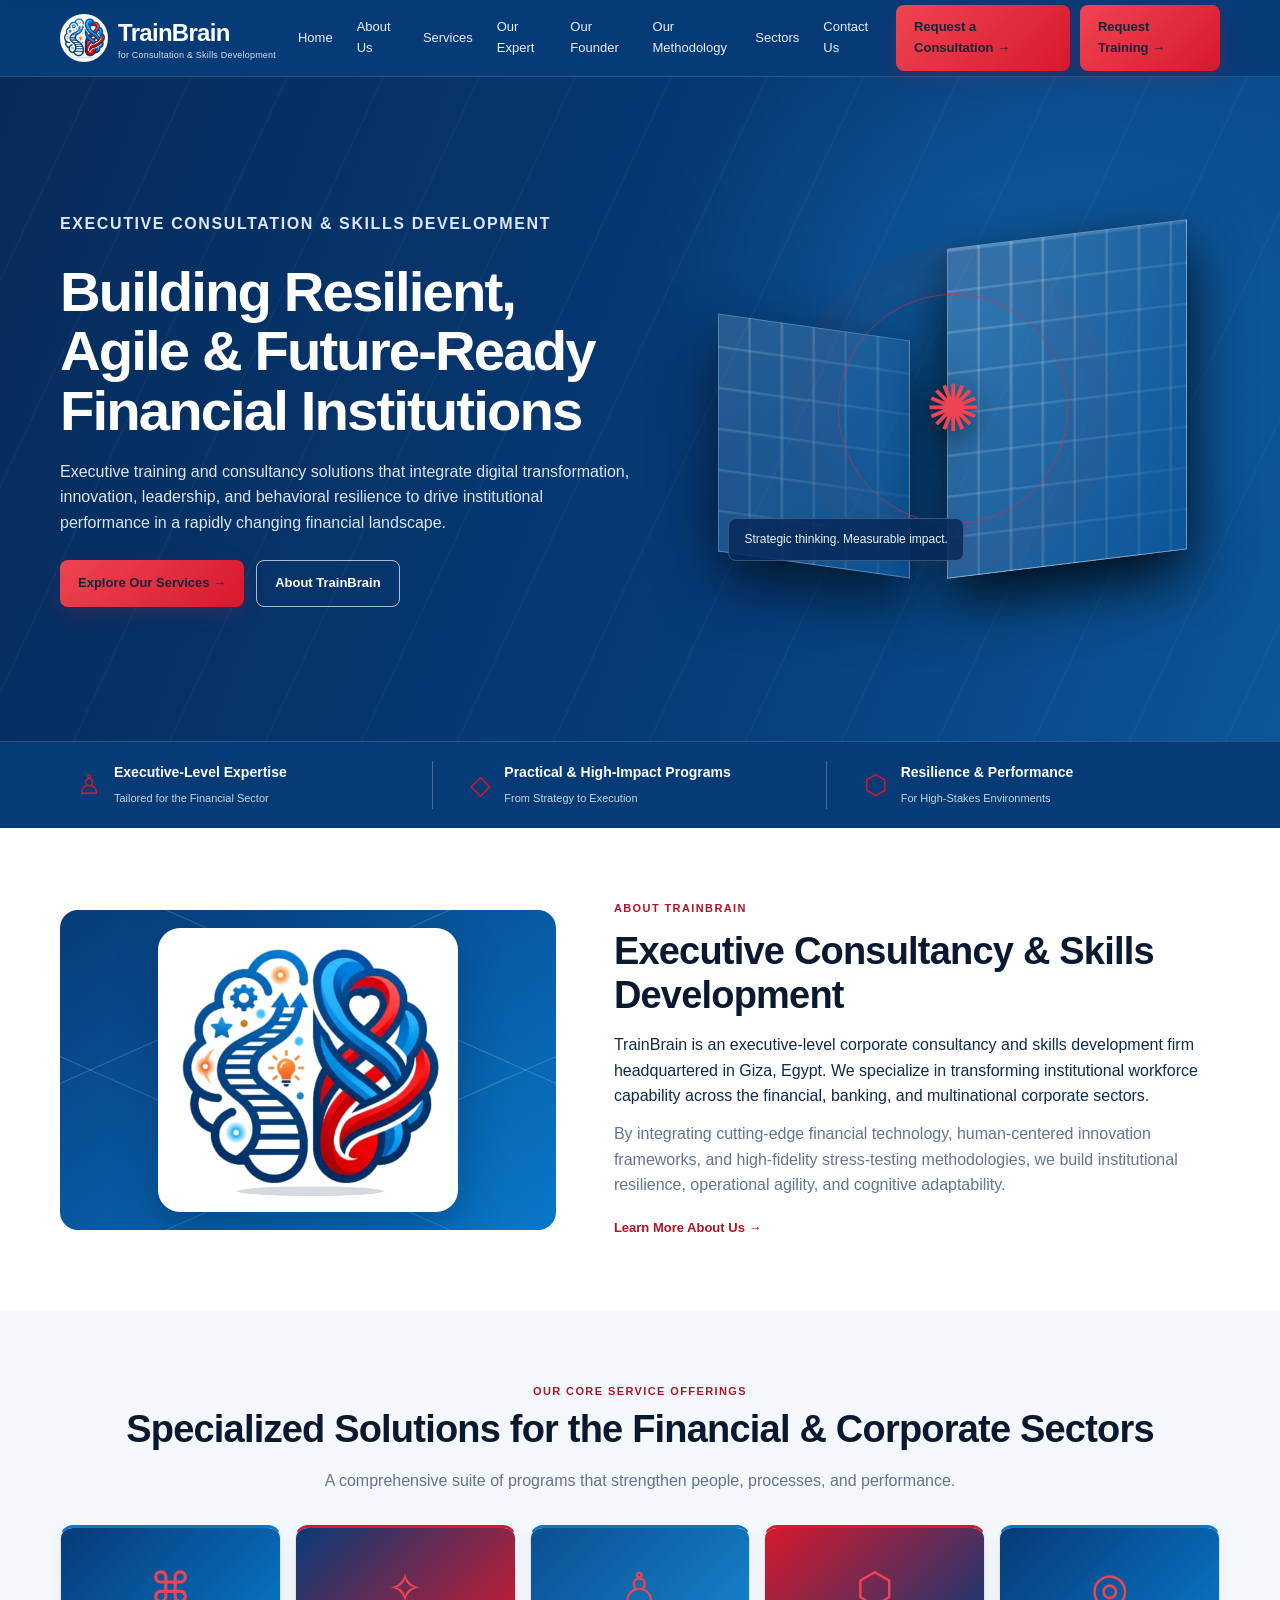
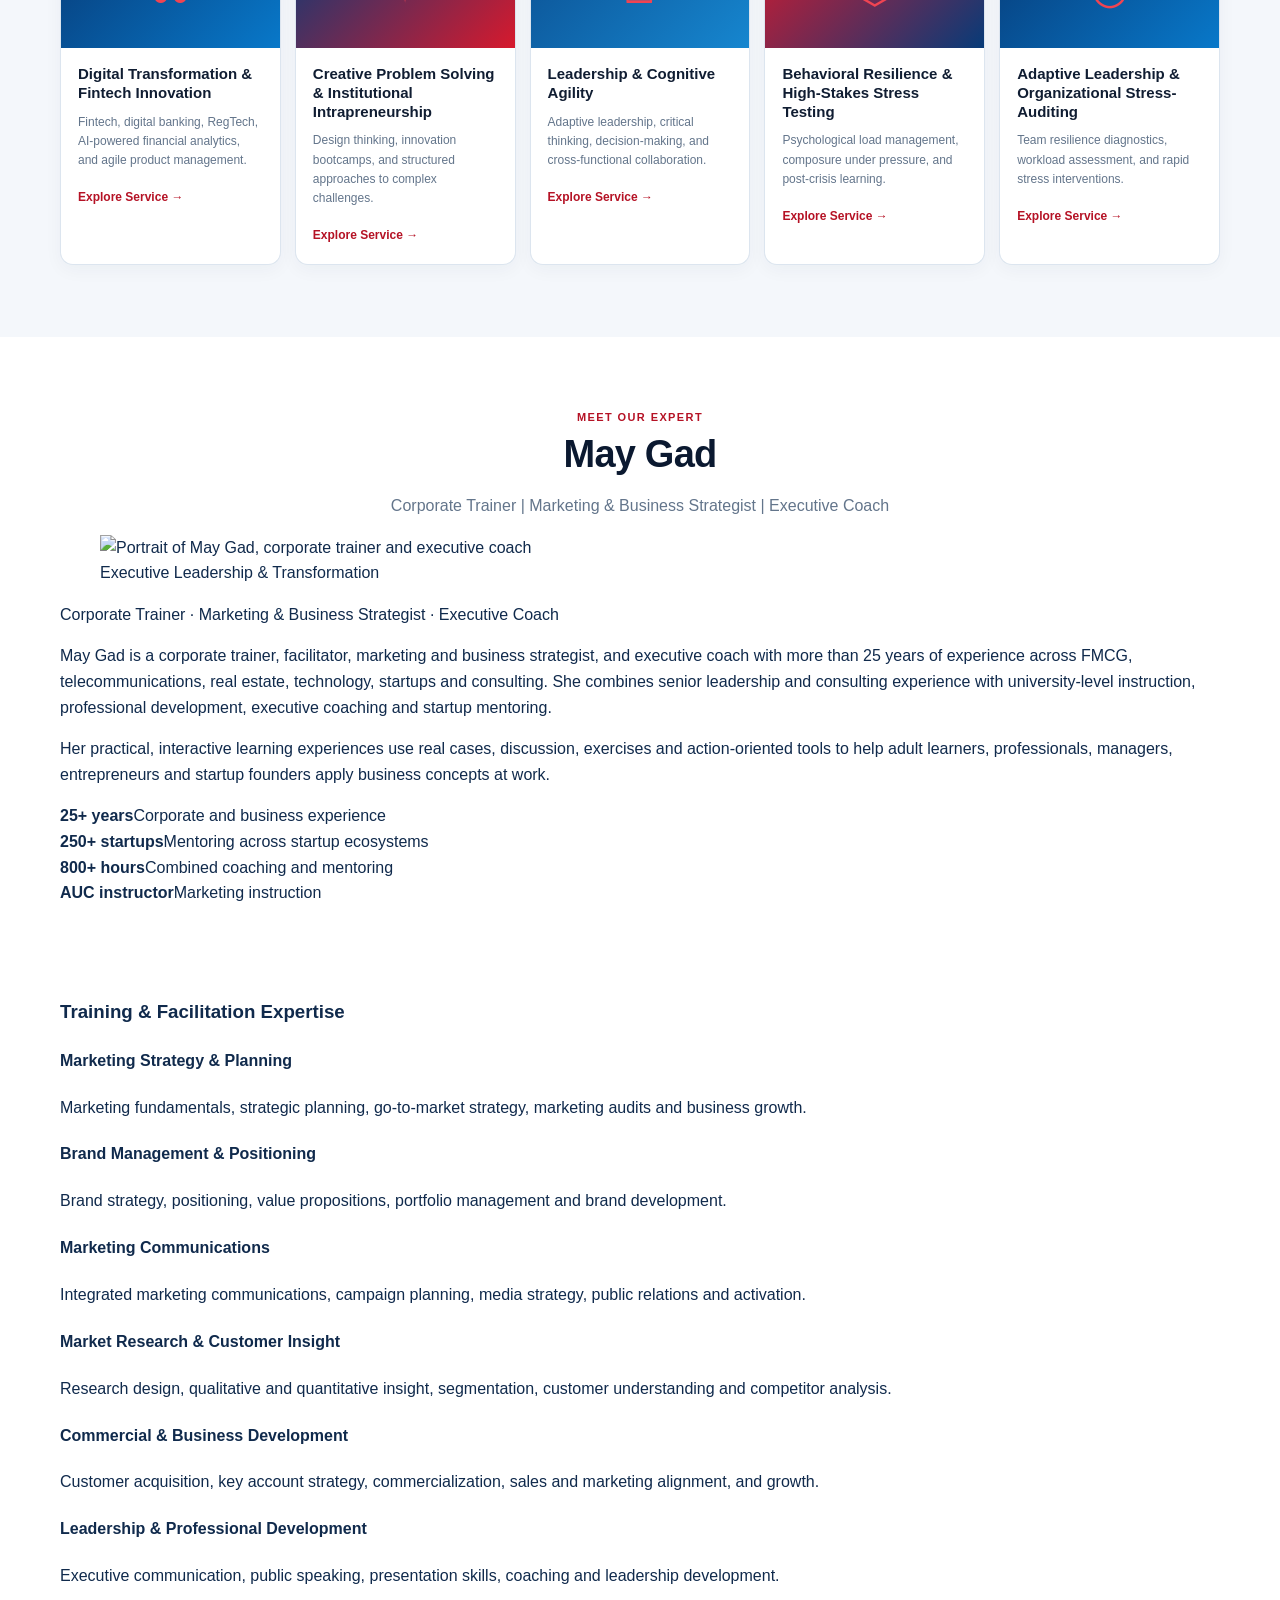
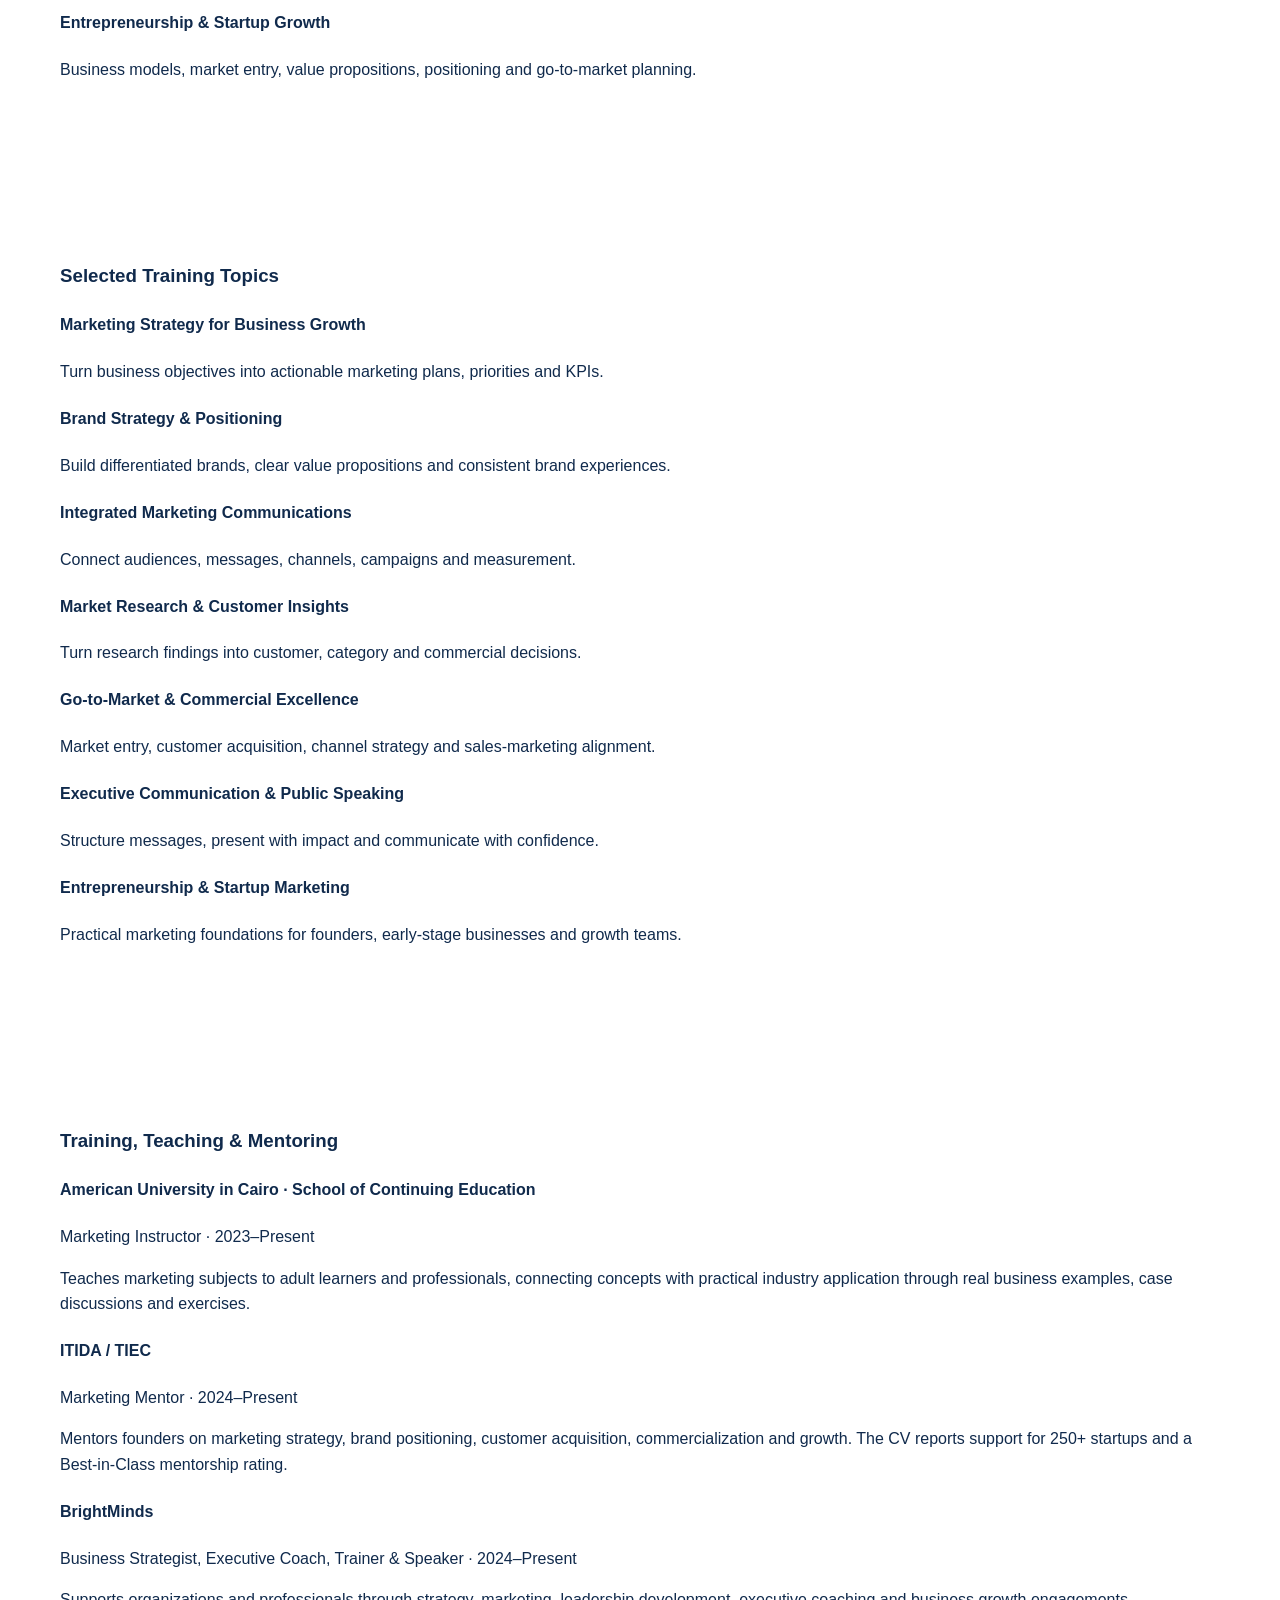
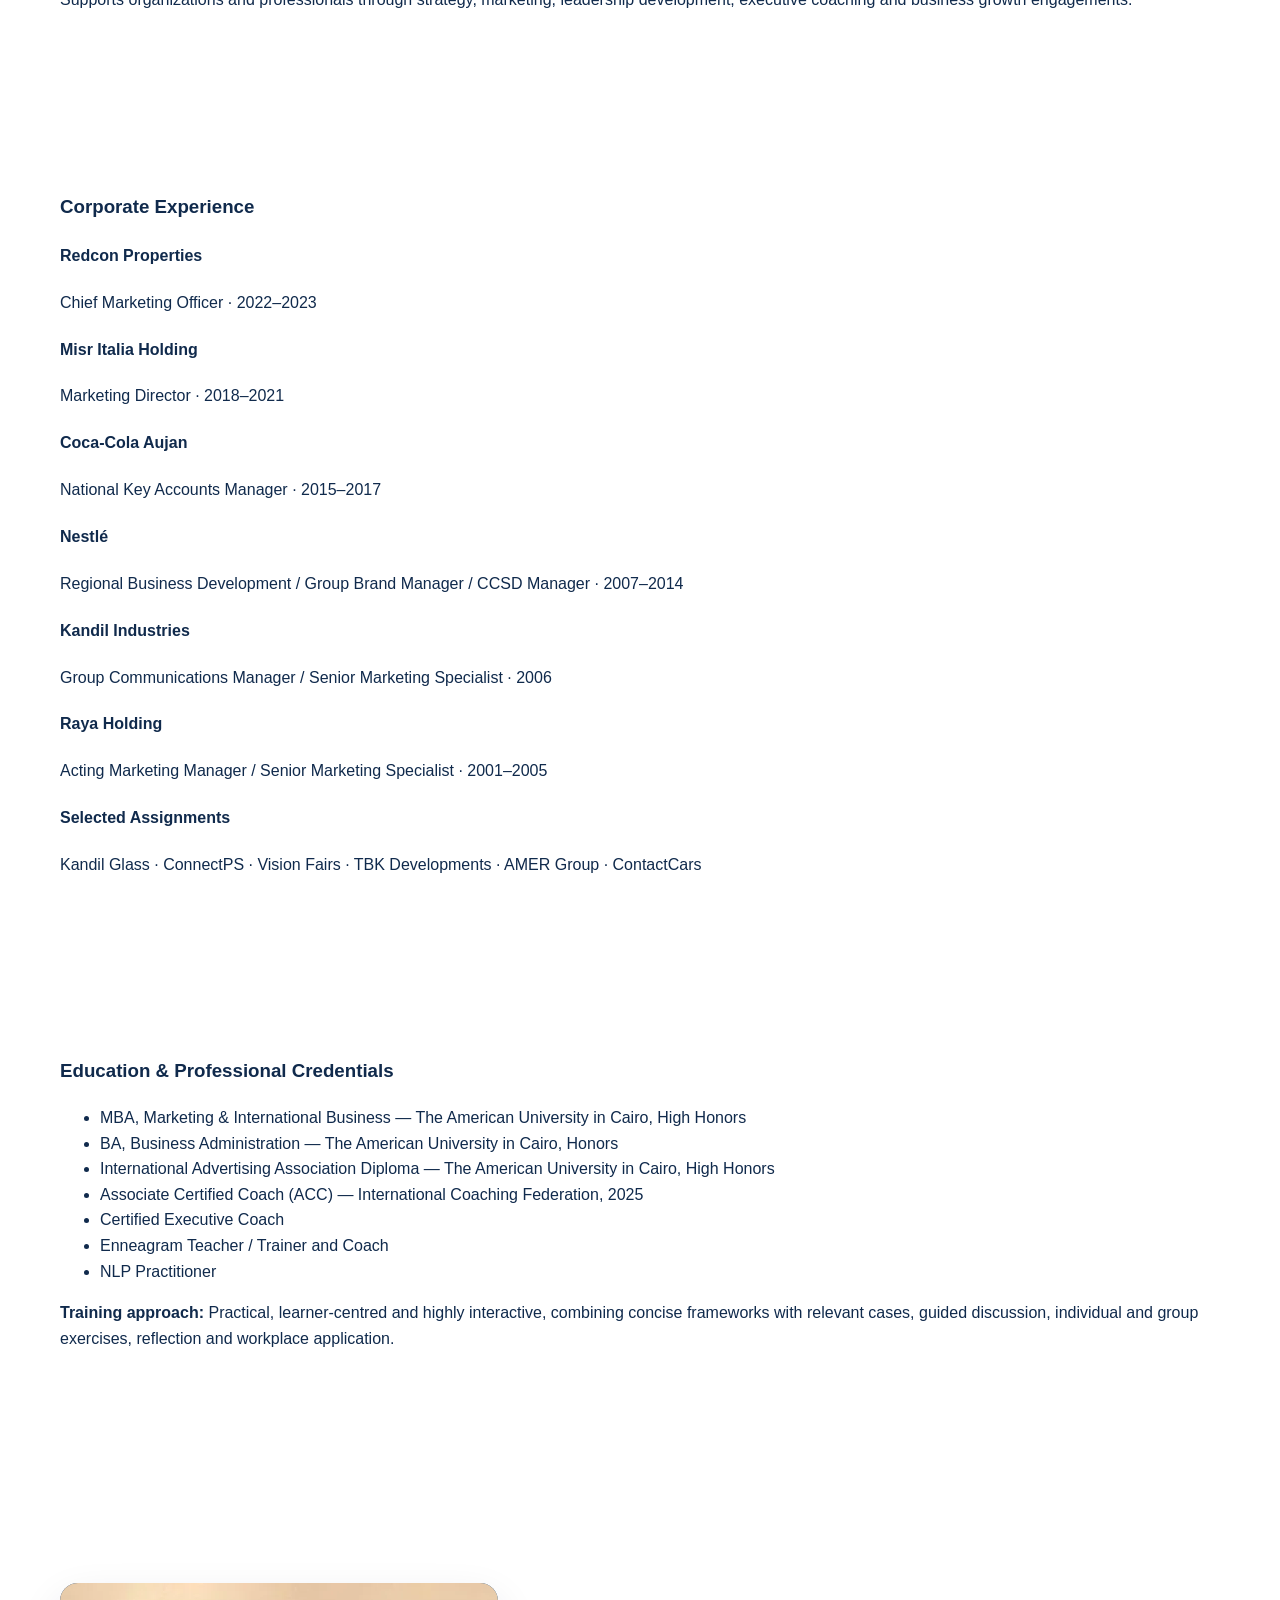
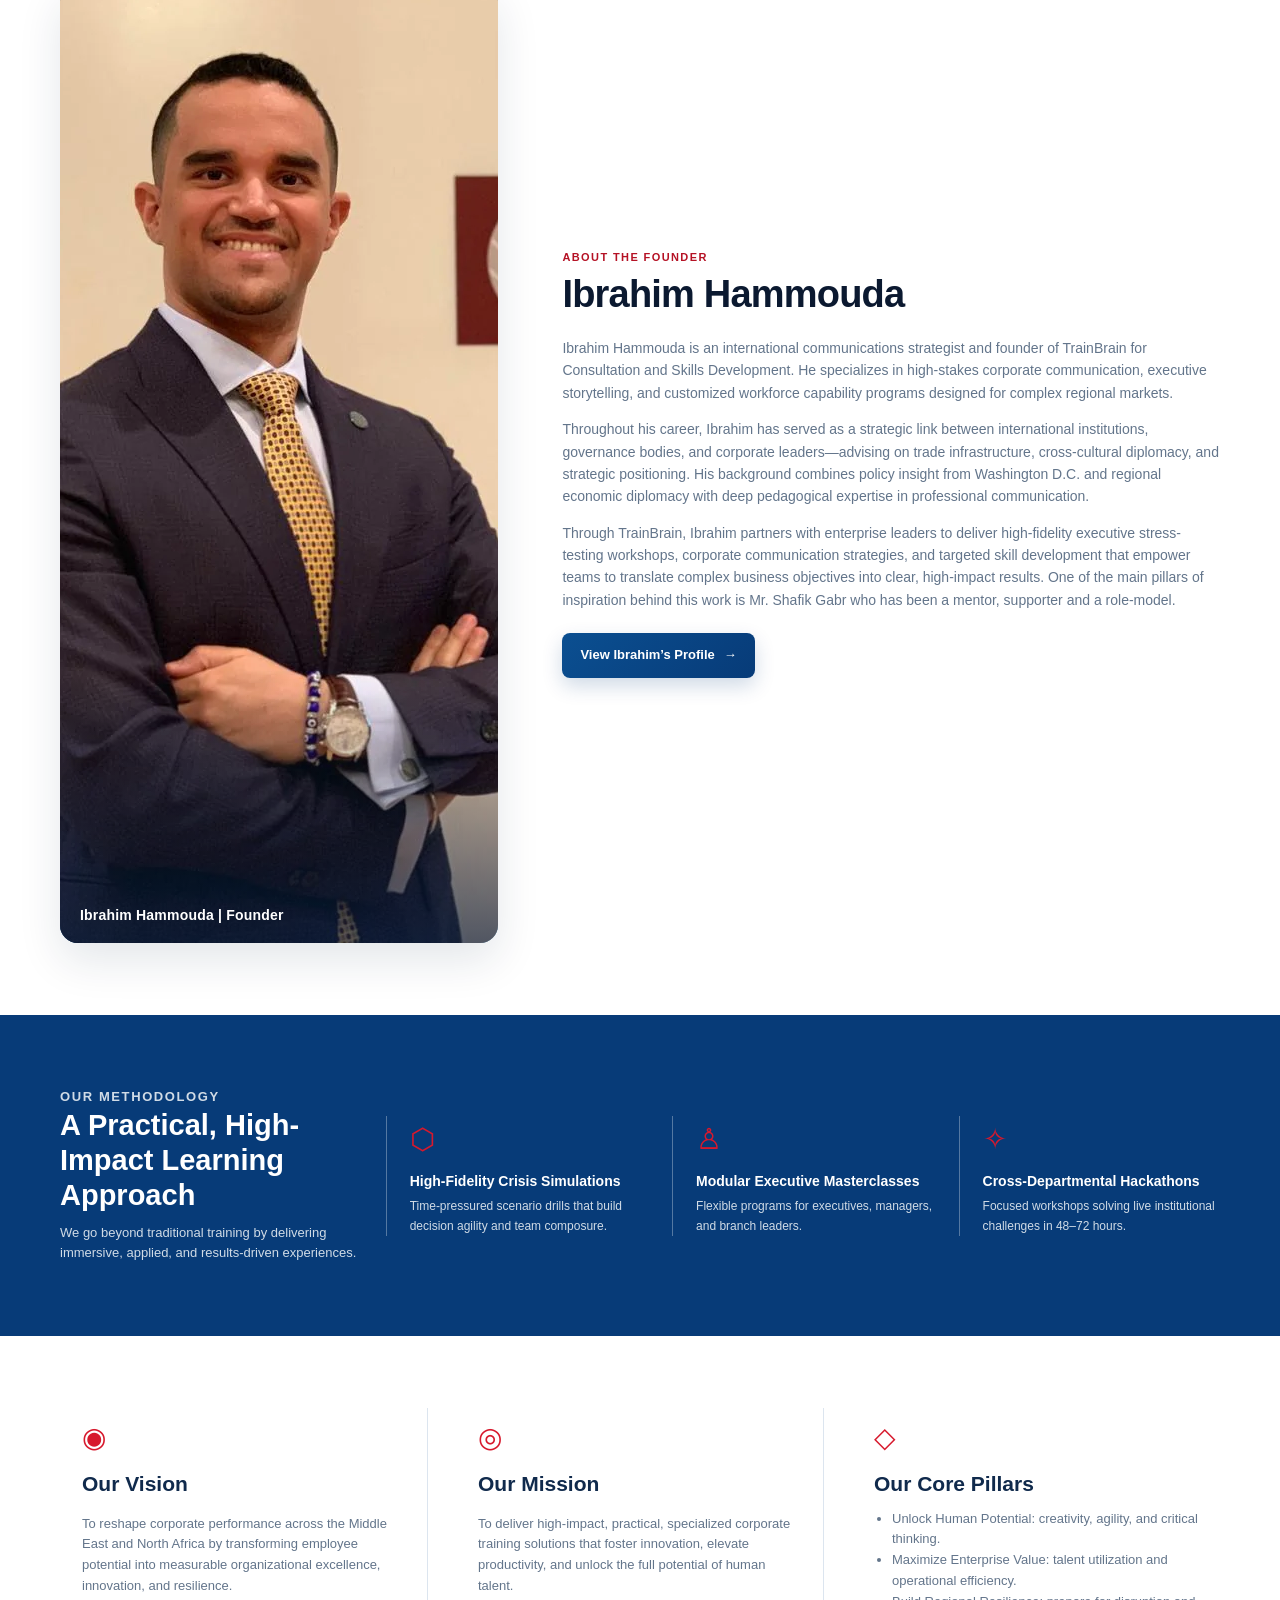
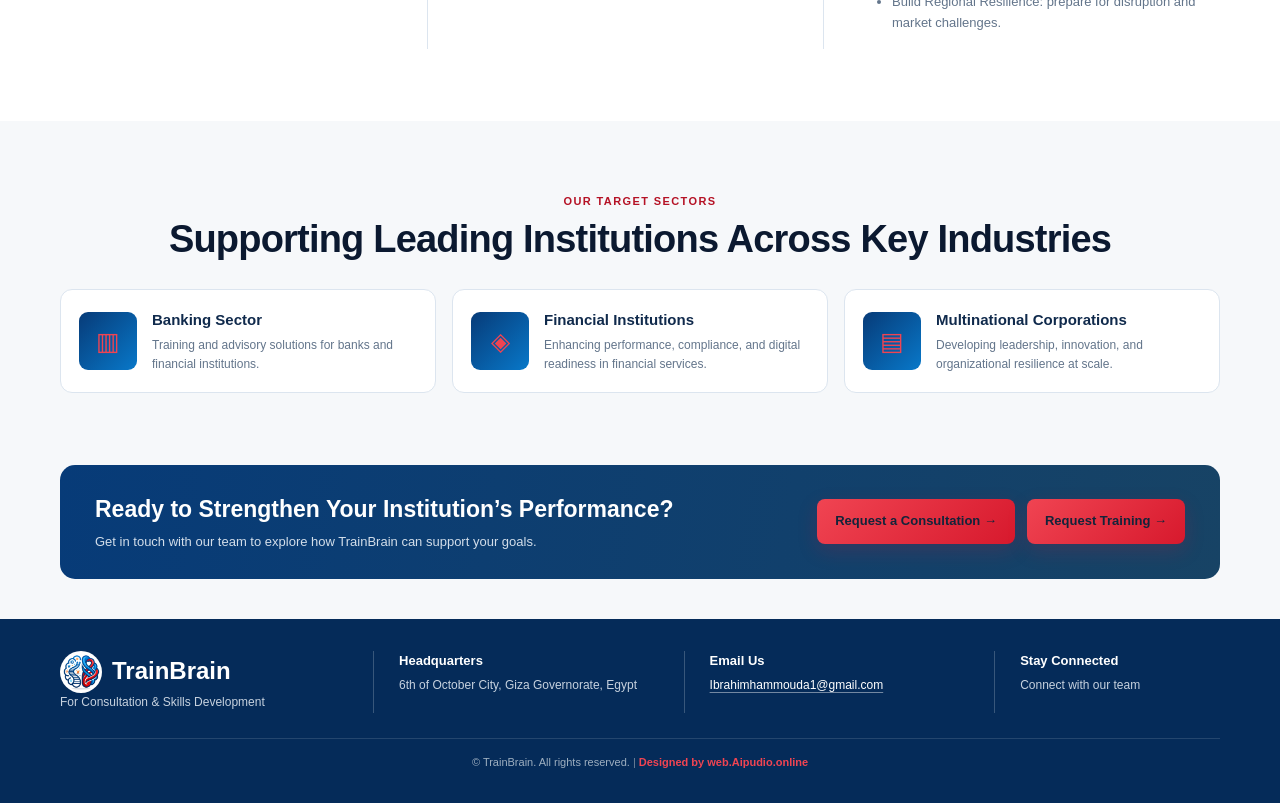
==== commit 2d33255b: "Add files via upload" ====
--- a/index.html
+++ b/index.html
@@ -1,18 +1,18 @@
 <!DOCTYPE html>
-<html lang="en" dir="ltr">
+<html lang="en">
 <head>
 <meta charset="UTF-8">
 <meta name="viewport" content="width=device-width, initial-scale=1.0">
-<meta name="description" content="TrainBrain — Executive consultancy and skills development for financial institutions and corporate organizations.">
-<title>TrainBrain | Executive Consultancy &amp; Skills Development</title>
+<meta name="description" content="TrainBrain delivers corporate training and executive consultancy in leadership, marketing strategy, communication and skills development for financial and corporate teams.">
+<title>TrainBrain | Corporate Training &amp; Executive Consultancy</title>
 <meta name="theme-color" content="#073B78">
 <meta name="robots" content="index, follow, max-image-preview:large">
 <link rel="canonical" href="https://trainbrain.aipudio.online/">
 <link rel="icon" type="image/png" href="assets/favicon.png">
 <meta property="og:type" content="website">
 <meta property="og:site_name" content="TrainBrain">
-<meta property="og:title" content="TrainBrain | Executive Consultancy &amp; Skills Development">
-<meta property="og:description" content="Executive consultancy and skills development for financial institutions and corporate organizations.">
+<meta property="og:title" content="TrainBrain | Corporate Training &amp; Executive Consultancy">
+<meta property="og:description" content="Corporate training and executive consultancy in leadership, marketing strategy, communication and skills development.">
 <meta property="og:url" content="https://trainbrain.aipudio.online/">
 <meta property="og:image" content="https://trainbrain.aipudio.online/assets/trainbrain-logo.webp">
 <meta property="og:image:width" content="530">
@@ -20,8 +20,8 @@
 <meta property="og:image:alt" content="TrainBrain logo">
 <meta property="og:locale" content="en_US">
 <meta name="twitter:card" content="summary">
-<meta name="twitter:title" content="TrainBrain | Executive Consultancy &amp; Skills Development">
-<meta name="twitter:description" content="Executive consultancy and skills development for financial institutions and corporate organizations.">
+<meta name="twitter:title" content="TrainBrain | Corporate Training &amp; Executive Consultancy">
+<meta name="twitter:description" content="Corporate training and executive consultancy in leadership, marketing strategy, communication and skills development.">
 <link rel="stylesheet" href="css/styles.css">
 <script type="application/ld+json">
 [
@@ -46,6 +46,9 @@
       "addressLocality": "6th of October City",
       "addressRegion": "Giza Governorate",
       "addressCountry": "EG"
+    },
+    "employee": {
+      "@id": "https://trainbrain.aipudio.online/#may-gad"
     }
   },
   {
@@ -56,7 +59,7 @@
     "url": "https://trainbrain.aipudio.online/",
     "image": "https://trainbrain.aipudio.online/assets/trainbrain-logo.webp",
     "email": "mailto:Ibrahimhammouda1@gmail.com",
-    "description": "Executive consultancy and skills development for financial institutions and corporate organizations.",
+    "description": "Corporate training and executive consultancy in leadership, marketing strategy, communication and skills development for financial and corporate teams.",
     "provider": {
       "@id": "https://trainbrain.aipudio.online/#organization"
     },
@@ -70,85 +73,199 @@
       "addressRegion": "Giza Governorate",
       "addressCountry": "EG"
     }
+  },
+  {
+    "@context": "https://schema.org",
+    "@type": "Person",
+    "@id": "https://trainbrain.aipudio.online/#may-gad",
+    "name": "May Gad",
+    "jobTitle": "Corporate Trainer, Marketing and Business Strategist, Executive Coach",
+    "description": "Corporate trainer, facilitator, marketing and business strategist, and executive coach with 25+ years of experience across FMCG, telecommunications, real estate, technology, startups and consulting.",
+    "knowsAbout": [
+      "Marketing strategy and planning",
+      "Brand management and positioning",
+      "Integrated marketing communications",
+      "Market research and customer insight",
+      "Commercial and business development",
+      "Leadership and professional development",
+      "Entrepreneurship and startup growth",
+      "Executive communication and public speaking"
+    ],
+    "hasCredential": [
+      {
+        "@type": "EducationalOccupationalCredential",
+        "name": "MBA, Marketing & International Business, The American University in Cairo, High Honors"
+      },
+      {
+        "@type": "EducationalOccupationalCredential",
+        "name": "BA, Business Administration, The American University in Cairo, Honors"
+      },
+      {
+        "@type": "EducationalOccupationalCredential",
+        "name": "Associate Certified Coach (ACC), International Coaching Federation, 2025"
+      },
+      {
+        "@type": "EducationalOccupationalCredential",
+        "name": "Certified Executive Coach"
+      }
+    ],
+    "worksFor": {
+      "@id": "https://trainbrain.aipudio.online/#organization"
+    }
   }
 ]
 </script>
 
 </head>
 <body>
-<a class="skip-link" href="#main-content" data-en="Skip to content" data-ar="تجاوز إلى المحتوى">Skip to content</a>
+<a class="skip-link" href="#main-content">Skip to content</a>
 <header class="topbar">
   <div class="container nav">
-    <a class="brand" href="#home"><img class="brand-logo" src="assets/trainbrain-logo.webp" alt="TrainBrain logo" data-alt-en="TrainBrain logo" data-alt-ar="شعار TrainBrain"><span>TrainBrain<small data-en="for Consultation &amp; Skills Development" data-ar="للاستشارات وتطوير المهارات">for Consultation &amp; Skills Development</small></span></a>
-    <nav class="navlinks" id="primary-navigation" aria-label="Primary navigation" data-label-en="Primary navigation" data-label-ar="قائمة التنقل">
-      <a href="#home" data-en="Home" data-ar="الرئيسية">Home</a><a href="#about" data-en="About Us" data-ar="من نحن">About Us</a><a href="#services" data-en="Services" data-ar="خدماتنا">Services</a><a href="#founder" data-en="Our Founder" data-ar="مؤسس الشركة">Our Founder</a><a href="#method" data-en="Our Methodology" data-ar="منهجية العمل">Our Methodology</a><a href="#sectors" data-en="Sectors" data-ar="القطاعات">Sectors</a><a href="#contact" data-en="Contact Us" data-ar="تواصل معنا">Contact Us</a>
+    <a class="brand" href="#home"><img class="brand-logo" src="assets/trainbrain-logo.webp" alt="TrainBrain logo"><span>TrainBrain<small>for Consultation &amp; Skills Development</small></span></a>
+    <nav class="navlinks" id="primary-navigation" aria-label="Primary navigation">
+      <a href="#home">Home</a><a href="#about">About Us</a><a href="#services">Services</a><a href="#experts">Our Expert</a><a href="#founder">Our Founder</a><a href="#method">Our Methodology</a><a href="#sectors">Sectors</a><a href="#contact">Contact Us</a>
     </nav>
-    <div class="navtools"><button class="menu-toggle" id="menuToggle" type="button" aria-expanded="false" aria-controls="primary-navigation" aria-label="Open navigation"><span class="menu-icon" aria-hidden="true"></span></button><button class="lang" id="langBtn" type="button" aria-label="Switch language to Arabic">العربية</button><a class="btn" href="#contact" data-en="Request a Consultation →" data-ar="اطلب استشارة ←">Request a Consultation →</a></div>
+    <div class="navtools"><button class="menu-toggle" id="menuToggle" type="button" aria-expanded="false" aria-controls="primary-navigation" aria-label="Open navigation"><span class="menu-icon" aria-hidden="true"></span></button><a class="btn" href="mailto:Ibrahimhammouda1@gmail.com?subject=Consultation%20Request">Request a Consultation →</a><a class="btn btn-training" href="mailto:Ibrahimhammouda1@gmail.com?subject=Training%20Request">Request Training →</a></div>
   </div>
 </header>
 <main id="main-content">
 <section class="hero" id="home"><div class="container hero-grid">
-  <div><p class="eyebrow" data-en="Executive Consultation &amp; Skills Development" data-ar="الاستشارات التنفيذية وتطوير المهارات">Executive Consultation &amp; Skills Development</p>
-  <h1 data-en="Building Resilient, Agile &amp; Future-Ready Financial Institutions" data-ar="نبني مؤسسات مالية أكثر مرونة وابتكارًا واستعدادًا للمستقبل">Building Resilient, Agile &amp; Future-Ready Financial Institutions</h1>
-  <p data-en="Executive training and consultancy solutions that integrate digital transformation, innovation, leadership, and behavioral resilience to drive institutional performance in a rapidly changing financial landscape." data-ar="حلول استشارية وتدريبية تنفيذية تجمع بين التحول الرقمي والابتكار والقيادة والمرونة السلوكية لتعزيز أداء المؤسسات في بيئة مالية سريعة التغير.">Executive training and consultancy solutions that integrate digital transformation, innovation, leadership, and behavioral resilience to drive institutional performance in a rapidly changing financial landscape.</p>
-  <div class="actions"><a class="btn" href="#services" data-en="Explore Our Services →" data-ar="اكتشف خدماتنا ←">Explore Our Services →</a><a class="btn btn-outline" href="#about" data-en="About TrainBrain" data-ar="عن TrainBrain">About TrainBrain</a></div></div>
-  <div class="hero-art" aria-hidden="true"><div class="tower t2"></div><div class="tower t1"></div><div class="orbit"><span>✺</span></div><div class="arttag" data-en="Strategic thinking. Measurable impact." data-ar="تفكير استراتيجي. تأثير قابل للقياس.">Strategic thinking. Measurable impact.</div></div>
+  <div><p class="eyebrow">Executive Consultation &amp; Skills Development</p>
+  <h1>Building Resilient, Agile &amp; Future-Ready Financial Institutions</h1>
+  <p>Executive training and consultancy solutions that integrate digital transformation, innovation, leadership, and behavioral resilience to drive institutional performance in a rapidly changing financial landscape.</p>
+  <div class="actions"><a class="btn" href="#services">Explore Our Services →</a><a class="btn btn-outline" href="#about">About TrainBrain</a></div></div>
+  <div class="hero-art" aria-hidden="true"><div class="tower t2"></div><div class="tower t1"></div><div class="orbit"><span>✺</span></div><div class="arttag">Strategic thinking. Measurable impact.</div></div>
 </div></section>
 <div class="proof"><div class="container proofgrid">
-  <div class="proofitem"><span class="prooficon">♙</span><div><strong data-en="Executive-Level Expertise" data-ar="خبرات على المستوى التنفيذي">Executive-Level Expertise</strong><small data-en="Tailored for the Financial Sector" data-ar="مصممة خصيصًا للقطاع المالي">Tailored for the Financial Sector</small></div></div>
-  <div class="proofitem"><span class="prooficon">◇</span><div><strong data-en="Practical &amp; High-Impact Programs" data-ar="برامج عملية عالية التأثير">Practical &amp; High-Impact Programs</strong><small data-en="From Strategy to Execution" data-ar="من التخطيط إلى التنفيذ">From Strategy to Execution</small></div></div>
-  <div class="proofitem"><span class="prooficon">⬡</span><div><strong data-en="Resilience &amp; Performance" data-ar="المرونة والأداء">Resilience &amp; Performance</strong><small data-en="For High-Stakes Environments" data-ar="للبيئات عالية التحديات">For High-Stakes Environments</small></div></div>
+  <div class="proofitem"><span class="prooficon">♙</span><div><strong>Executive-Level Expertise</strong><small>Tailored for the Financial Sector</small></div></div>
+  <div class="proofitem"><span class="prooficon">◇</span><div><strong>Practical &amp; High-Impact Programs</strong><small>From Strategy to Execution</small></div></div>
+  <div class="proofitem"><span class="prooficon">⬡</span><div><strong>Resilience &amp; Performance</strong><small>For High-Stakes Environments</small></div></div>
 </div></div>
 <section id="about"><div class="container about">
-  <div class="visual"><img class="visual-logo" src="assets/trainbrain-logo.webp" alt="TrainBrain official emblem" data-alt-en="TrainBrain official emblem" data-alt-ar="الشعار الرسمي لـ TrainBrain"></div>
-  <div><p class="sectiontag" data-en="About TrainBrain" data-ar="عن TrainBrain">About TrainBrain</p><h2 class="sectiontitle" data-en="Executive Consultancy &amp; Skills Development" data-ar="الاستشارات التنفيذية وتطوير المهارات">Executive Consultancy &amp; Skills Development</h2>
-  <p data-en="TrainBrain is an executive-level corporate consultancy and skills development firm headquartered in Giza, Egypt. We specialize in transforming institutional workforce capability across the financial, banking, and multinational corporate sectors." data-ar="TrainBrain شركة استشارات مؤسسية وتطوير مهارات على المستوى التنفيذي، يقع مقرها في الجيزة بمصر. نتخصص في تطوير قدرات القوى العاملة بالمؤسسات في القطاعات المالية والمصرفية والشركات متعددة الجنسيات.">TrainBrain is an executive-level corporate consultancy and skills development firm headquartered in Giza, Egypt. We specialize in transforming institutional workforce capability across the financial, banking, and multinational corporate sectors.</p>
-  <p class="muted" data-en="By integrating cutting-edge financial technology, human-centered innovation frameworks, and high-fidelity stress-testing methodologies, we build institutional resilience, operational agility, and cognitive adaptability." data-ar="ومن خلال دمج أحدث تقنيات التكنولوجيا المالية وأطر الابتكار المرتكزة على الإنسان ومنهجيات محاكاة الضغوط الواقعية، نعمل على بناء المرونة المؤسسية والرشاقة التشغيلية والقدرة على التكيف الذهني.">By integrating cutting-edge financial technology, human-centered innovation frameworks, and high-fidelity stress-testing methodologies, we build institutional resilience, operational agility, and cognitive adaptability.</p>
-  <a class="textlink" href="#contact" data-en="Learn More About Us →" data-ar="تعرّف على المزيد ←">Learn More About Us →</a></div>
-</div></section>
-<section class="services" id="services"><div class="container"><div class="center"><p class="sectiontag" data-en="Our Core Service Offerings" data-ar="مجالات خدماتنا الرئيسية">Our Core Service Offerings</p><h2 class="sectiontitle" data-en="Specialized Solutions for the Financial &amp; Corporate Sectors" data-ar="حلول متخصصة للقطاعات المالية والمؤسسية">Specialized Solutions for the Financial &amp; Corporate Sectors</h2><p class="muted" data-en="A comprehensive suite of programs that strengthen people, processes, and performance." data-ar="مجموعة متكاملة من البرامج التي تطور الأفراد والعمليات وترتقي بالأداء المؤسسي.">A comprehensive suite of programs that strengthen people, processes, and performance.</p></div>
+  <div class="visual"><img class="visual-logo" src="assets/trainbrain-logo.webp" alt="TrainBrain official emblem"></div>
+  <div><p class="sectiontag">About TrainBrain</p><h2 class="sectiontitle">Executive Consultancy &amp; Skills Development</h2>
+  <p>TrainBrain is an executive-level corporate consultancy and skills development firm headquartered in Giza, Egypt. We specialize in transforming institutional workforce capability across the financial, banking, and multinational corporate sectors.</p>
+  <p class="muted">By integrating cutting-edge financial technology, human-centered innovation frameworks, and high-fidelity stress-testing methodologies, we build institutional resilience, operational agility, and cognitive adaptability.</p>
+  <a class="textlink" href="#contact">Learn More About Us →</a></div>
+</div></section>
+<section class="services" id="services"><div class="container"><div class="center"><p class="sectiontag">Our Core Service Offerings</p><h2 class="sectiontitle">Specialized Solutions for the Financial &amp; Corporate Sectors</h2><p class="muted">A comprehensive suite of programs that strengthen people, processes, and performance.</p></div>
 <div class="servicegrid">
-  <article class="service"><div class="servicevisual">⌘</div><div class="servicebody"><h3 data-en="Digital Transformation &amp; Fintech Innovation" data-ar="التحول الرقمي والابتكار في التكنولوجيا المالية">Digital Transformation &amp; Fintech Innovation</h3><p data-en="Fintech, digital banking, RegTech, AI-powered financial analytics, and agile product management." data-ar="التكنولوجيا المالية والخدمات المصرفية الرقمية والامتثال الرقابي والذكاء الاصطناعي وإدارة المنتجات الرقمية.">Fintech, digital banking, RegTech, AI-powered financial analytics, and agile product management.</p><a href="#contact" data-en="Explore Service →" data-ar="اكتشف الخدمة ←">Explore Service →</a></div></article>
-  <article class="service"><div class="servicevisual">✧</div><div class="servicebody"><h3 data-en="Creative Problem Solving &amp; Institutional Intrapreneurship" data-ar="حل المشكلات الإبداعي والابتكار المؤسسي">Creative Problem Solving &amp; Institutional Intrapreneurship</h3><p data-en="Design thinking, innovation bootcamps, and structured approaches to complex challenges." data-ar="التفكير التصميمي ومعسكرات الابتكار وأساليب منهجية للتعامل مع التحديات المعقدة.">Design thinking, innovation bootcamps, and structured approaches to complex challenges.</p><a href="#contact" data-en="Explore Service →" data-ar="اكتشف الخدمة ←">Explore Service →</a></div></article>
-  <article class="service"><div class="servicevisual">♙</div><div class="servicebody"><h3 data-en="Leadership &amp; Cognitive Agility" data-ar="القيادة والمرونة الذهنية">Leadership &amp; Cognitive Agility</h3><p data-en="Adaptive leadership, critical thinking, decision-making, and cross-functional collaboration." data-ar="القيادة التكيفية والتفكير النقدي واتخاذ القرار وتعزيز التعاون بين الإدارات.">Adaptive leadership, critical thinking, decision-making, and cross-functional collaboration.</p><a href="#contact" data-en="Explore Service →" data-ar="اكتشف الخدمة ←">Explore Service →</a></div></article>
-  <article class="service"><div class="servicevisual">⬡</div><div class="servicebody"><h3 data-en="Behavioral Resilience &amp; High-Stakes Stress Testing" data-ar="المرونة السلوكية ومحاكاة الضغوط الحرجة">Behavioral Resilience &amp; High-Stakes Stress Testing</h3><p data-en="Psychological load management, composure under pressure, and post-crisis learning." data-ar="إدارة الأعباء الذهنية والثبات تحت الضغط واستخلاص الدروس بعد الأزمات.">Psychological load management, composure under pressure, and post-crisis learning.</p><a href="#contact" data-en="Explore Service →" data-ar="اكتشف الخدمة ←">Explore Service →</a></div></article>
-  <article class="service"><div class="servicevisual">◎</div><div class="servicebody"><h3 data-en="Adaptive Leadership &amp; Organizational Stress-Auditing" data-ar="القيادة التكيفية وتقييم الضغوط المؤسسية">Adaptive Leadership &amp; Organizational Stress-Auditing</h3><p data-en="Team resilience diagnostics, workload assessment, and rapid stress interventions." data-ar="تقييم مرونة الفرق وأعباء العمل وتطبيق تدخلات سريعة لإدارة التوتر.">Team resilience diagnostics, workload assessment, and rapid stress interventions.</p><a href="#contact" data-en="Explore Service →" data-ar="اكتشف الخدمة ←">Explore Service →</a></div></article>
+  <article class="service"><div class="servicevisual">⌘</div><div class="servicebody"><h3>Digital Transformation &amp; Fintech Innovation</h3><p>Fintech, digital banking, RegTech, AI-powered financial analytics, and agile product management.</p><a href="#contact">Explore Service →</a></div></article>
+  <article class="service"><div class="servicevisual">✧</div><div class="servicebody"><h3>Creative Problem Solving &amp; Institutional Intrapreneurship</h3><p>Design thinking, innovation bootcamps, and structured approaches to complex challenges.</p><a href="#contact">Explore Service →</a></div></article>
+  <article class="service"><div class="servicevisual">♙</div><div class="servicebody"><h3>Leadership &amp; Cognitive Agility</h3><p>Adaptive leadership, critical thinking, decision-making, and cross-functional collaboration.</p><a href="#contact">Explore Service →</a></div></article>
+  <article class="service"><div class="servicevisual">⬡</div><div class="servicebody"><h3>Behavioral Resilience &amp; High-Stakes Stress Testing</h3><p>Psychological load management, composure under pressure, and post-crisis learning.</p><a href="#contact">Explore Service →</a></div></article>
+  <article class="service"><div class="servicevisual">◎</div><div class="servicebody"><h3>Adaptive Leadership &amp; Organizational Stress-Auditing</h3><p>Team resilience diagnostics, workload assessment, and rapid stress interventions.</p><a href="#contact">Explore Service →</a></div></article>
 </div></div></section>
+<section class="experts" id="experts" aria-labelledby="expert-title">
+  <div class="container">
+    <div class="center expert-heading"><p class="sectiontag">Meet Our Expert</p><h2 class="sectiontitle" id="expert-title">May Gad</h2><p class="muted">Corporate Trainer | Marketing &amp; Business Strategist | Executive Coach</p></div>
+    <article class="expert-profile">
+      <figure class="expert-photo-window"><img src="assets/may-gad-portfolio.webp" alt="Portrait of May Gad, corporate trainer and executive coach" width="1024" height="1536" loading="lazy" decoding="async"><figcaption>Executive Leadership &amp; Transformation</figcaption></figure>
+      <div class="expert-intro"><p class="expert-role">Corporate Trainer · Marketing &amp; Business Strategist · Executive Coach</p>
+        <p>May Gad is a corporate trainer, facilitator, marketing and business strategist, and executive coach with more than 25 years of experience across FMCG, telecommunications, real estate, technology, startups and consulting. She combines senior leadership and consulting experience with university-level instruction, professional development, executive coaching and startup mentoring.</p>
+        <p>Her practical, interactive learning experiences use real cases, discussion, exercises and action-oriented tools to help adult learners, professionals, managers, entrepreneurs and startup founders apply business concepts at work.</p>
+        <div class="expert-stats" aria-label="Professional highlights">
+          <div><strong>25+ years</strong><span>Corporate and business experience</span></div>
+          <div><strong>250+ startups</strong><span>Mentoring across startup ecosystems</span></div>
+          <div><strong>800+ hours</strong><span>Combined coaching and mentoring</span></div>
+          <div><strong>AUC instructor</strong><span>Marketing instruction</span></div>
+        </div>
+      </div>
+    </article>
+
+    <div class="expert-content">
+      <section class="expert-block" aria-labelledby="expertise-title"><h3 id="expertise-title">Training &amp; Facilitation Expertise</h3>
+        <div class="expert-card-grid">
+          <article class="expert-card"><h4>Marketing Strategy &amp; Planning</h4><p>Marketing fundamentals, strategic planning, go-to-market strategy, marketing audits and business growth.</p></article>
+          <article class="expert-card"><h4>Brand Management &amp; Positioning</h4><p>Brand strategy, positioning, value propositions, portfolio management and brand development.</p></article>
+          <article class="expert-card"><h4>Marketing Communications</h4><p>Integrated marketing communications, campaign planning, media strategy, public relations and activation.</p></article>
+          <article class="expert-card"><h4>Market Research &amp; Customer Insight</h4><p>Research design, qualitative and quantitative insight, segmentation, customer understanding and competitor analysis.</p></article>
+          <article class="expert-card"><h4>Commercial &amp; Business Development</h4><p>Customer acquisition, key account strategy, commercialization, sales and marketing alignment, and growth.</p></article>
+          <article class="expert-card"><h4>Leadership &amp; Professional Development</h4><p>Executive communication, public speaking, presentation skills, coaching and leadership development.</p></article>
+          <article class="expert-card"><h4>Entrepreneurship &amp; Startup Growth</h4><p>Business models, market entry, value propositions, positioning and go-to-market planning.</p></article>
+        </div>
+      </section>
+
+      <section class="expert-block" aria-labelledby="topics-title"><h3 id="topics-title">Selected Training Topics</h3>
+        <div class="topic-grid">
+          <article><h4>Marketing Strategy for Business Growth</h4><p>Turn business objectives into actionable marketing plans, priorities and KPIs.</p></article>
+          <article><h4>Brand Strategy &amp; Positioning</h4><p>Build differentiated brands, clear value propositions and consistent brand experiences.</p></article>
+          <article><h4>Integrated Marketing Communications</h4><p>Connect audiences, messages, channels, campaigns and measurement.</p></article>
+          <article><h4>Market Research &amp; Customer Insights</h4><p>Turn research findings into customer, category and commercial decisions.</p></article>
+          <article><h4>Go-to-Market &amp; Commercial Excellence</h4><p>Market entry, customer acquisition, channel strategy and sales-marketing alignment.</p></article>
+          <article><h4>Executive Communication &amp; Public Speaking</h4><p>Structure messages, present with impact and communicate with confidence.</p></article>
+          <article><h4>Entrepreneurship &amp; Startup Marketing</h4><p>Practical marketing foundations for founders, early-stage businesses and growth teams.</p></article>
+        </div>
+      </section>
+
+      <section class="expert-block" aria-labelledby="experience-title"><h3 id="experience-title">Training, Teaching &amp; Mentoring</h3>
+        <div class="experience-grid">
+          <article><h4>American University in Cairo · School of Continuing Education</h4><p class="experience-meta">Marketing Instructor · 2023–Present</p><p>Teaches marketing subjects to adult learners and professionals, connecting concepts with practical industry application through real business examples, case discussions and exercises.</p></article>
+          <article><h4>ITIDA / TIEC</h4><p class="experience-meta">Marketing Mentor · 2024–Present</p><p>Mentors founders on marketing strategy, brand positioning, customer acquisition, commercialization and growth. The CV reports support for 250+ startups and a Best-in-Class mentorship rating.</p></article>
+          <article><h4>BrightMinds</h4><p class="experience-meta">Business Strategist, Executive Coach, Trainer &amp; Speaker · 2024–Present</p><p>Supports organizations and professionals through strategy, marketing, leadership development, executive coaching and business growth engagements.</p></article>
+        </div>
+      </section>
+
+      <section class="expert-block" aria-labelledby="career-title"><h3 id="career-title">Corporate Experience</h3>
+        <div class="career-grid">
+          <article><h4>Redcon Properties</h4><p>Chief Marketing Officer · 2022–2023</p></article>
+          <article><h4>Misr Italia Holding</h4><p>Marketing Director · 2018–2021</p></article>
+          <article><h4>Coca-Cola Aujan</h4><p>National Key Accounts Manager · 2015–2017</p></article>
+          <article><h4>Nestlé</h4><p>Regional Business Development / Group Brand Manager / CCSD Manager · 2007–2014</p></article>
+          <article><h4>Kandil Industries</h4><p>Group Communications Manager / Senior Marketing Specialist · 2006</p></article>
+          <article><h4>Raya Holding</h4><p>Acting Marketing Manager / Senior Marketing Specialist · 2001–2005</p></article>
+        </div>
+        <div class="assignment-list"><h4>Selected Assignments</h4><p>Kandil Glass · ConnectPS · Vision Fairs · TBK Developments · AMER Group · ContactCars</p></div>
+      </section>
+
+      <section class="expert-block credentials" aria-labelledby="credentials-title"><h3 id="credentials-title">Education &amp; Professional Credentials</h3>
+        <ul>
+          <li>MBA, Marketing &amp; International Business — The American University in Cairo, High Honors</li>
+          <li>BA, Business Administration — The American University in Cairo, Honors</li>
+          <li>International Advertising Association Diploma — The American University in Cairo, High Honors</li>
+          <li>Associate Certified Coach (ACC) — International Coaching Federation, 2025</li>
+          <li>Certified Executive Coach</li><li>Enneagram Teacher / Trainer and Coach</li><li>NLP Practitioner</li>
+        </ul>
+        <p class="training-approach"><strong>Training approach:</strong> Practical, learner-centred and highly interactive, combining concise frameworks with relevant cases, guided discussion, individual and group exercises, reflection and workplace application.</p>
+      </section>
+    </div>
+  </div>
+</section>
 <section class="founder" id="founder" aria-labelledby="founder-title"><div class="container founder-grid">
-  <figure class="founder-portrait"><img src="assets/ibrahim-hammouda.webp" alt="Portrait of Ibrahim Hammouda at an event" data-alt-en="Portrait of Ibrahim Hammouda at an event" data-alt-ar="صورة لإبراهيم حمودة في إحدى الفعاليات" width="1280" height="960" loading="lazy" decoding="async"><figcaption data-en="Ibrahim Hammouda | Founder" data-ar="إبراهيم حمودة | المؤسس">Ibrahim Hammouda | Founder</figcaption></figure>
-  <div class="founder-copy"><p class="sectiontag" data-en="About the Founder" data-ar="عن المؤسس">About the Founder</p><h2 class="sectiontitle" id="founder-title" data-en="Ibrahim Hammouda" data-ar="إبراهيم حمودة">Ibrahim Hammouda</h2>
-  <p data-en="Ibrahim Hammouda is an international communications strategist and founder of TrainBrain for Consultation and Skills Development. He specializes in high-stakes corporate communication, executive storytelling, and customized workforce capability programs designed for complex regional markets." data-ar="إبراهيم حمودة خبير استراتيجي دولي في الاتصال ومؤسس TrainBrain للاستشارات وتطوير المهارات. يتخصص في الاتصال المؤسسي في المواقف عالية الأهمية، وسرد القصص للقيادات التنفيذية، وبرامج تطوير قدرات القوى العاملة المصممة للأسواق الإقليمية المعقدة.">Ibrahim Hammouda is an international communications strategist and founder of TrainBrain for Consultation and Skills Development. He specializes in high-stakes corporate communication, executive storytelling, and customized workforce capability programs designed for complex regional markets.</p>
-  <p data-en="Throughout his career, Ibrahim has served as a strategic link between international institutions, governance bodies, and corporate leaders—advising on trade infrastructure, cross-cultural diplomacy, and strategic positioning. His background combines policy insight from Washington D.C. and regional economic diplomacy with deep pedagogical expertise in professional communication." data-ar="على مدار مسيرته المهنية، عمل إبراهيم حلقة وصل استراتيجية بين المؤسسات الدولية والهيئات المعنية بالحوكمة وقيادات الشركات، مقدماً المشورة بشأن البنية التحتية للتجارة والدبلوماسية بين الثقافات والتموضع الاستراتيجي. ويجمع مساره بين الرؤية المتعلقة بالسياسات من واشنطن العاصمة والدبلوماسية الاقتصادية الإقليمية والخبرة التربوية العميقة في الاتصال المهني.">Throughout his career, Ibrahim has served as a strategic link between international institutions, governance bodies, and corporate leaders—advising on trade infrastructure, cross-cultural diplomacy, and strategic positioning. His background combines policy insight from Washington D.C. and regional economic diplomacy with deep pedagogical expertise in professional communication.</p>
-  <p data-en="Through TrainBrain, Ibrahim partners with enterprise leaders to deliver high-fidelity executive stress-testing workshops, corporate communication strategies, and targeted skill development that empower teams to translate complex business objectives into clear, high-impact results. One of the main pillars of inspiration behind this work is Mr. Shafik Gabr who has been a mentor, supporter and a role-model." data-ar="من خلال TrainBrain، يتعاون إبراهيم مع قادة المؤسسات لتقديم ورش محاكاة تنفيذية عالية الواقعية للضغوط، واستراتيجيات للاتصال المؤسسي، وبرامج مستهدفة لتطوير المهارات، بما يمكّن الفرق من تحويل أهداف الأعمال المعقدة إلى نتائج واضحة وعالية التأثير. وكان السيد شفيق جبر أحد أهم مصادر الإلهام لهذا العمل، إذ كان مرشداً وداعماً وقدوة.">Through TrainBrain, Ibrahim partners with enterprise leaders to deliver high-fidelity executive stress-testing workshops, corporate communication strategies, and targeted skill development that empower teams to translate complex business objectives into clear, high-impact results. One of the main pillars of inspiration behind this work is Mr. Shafik Gabr who has been a mentor, supporter and a role-model.</p>
-  <a class="btn founder-link" href="https://www.eastwestdialogue.org/ibrahim-hammouda/" target="_blank" rel="noopener noreferrer" aria-label="View Ibrahim Hammouda's profile on East-West Dialogue" data-label-en="View Ibrahim Hammouda's profile on East-West Dialogue" data-label-ar="عرض الملف التعريفي لإبراهيم على حوار الشرق والغرب"><span data-en="View Ibrahim’s Profile" data-ar="عرض الملف التعريفي لإبراهيم">View Ibrahim’s Profile</span><span aria-hidden="true">→</span></a></div>
+  <figure class="founder-portrait"><img src="assets/ibrahim-hammouda.webp" alt="Portrait of Ibrahim Hammouda at an event" width="1280" height="960" loading="lazy" decoding="async"><figcaption>Ibrahim Hammouda | Founder</figcaption></figure>
+  <div class="founder-copy"><p class="sectiontag">About the Founder</p><h2 class="sectiontitle" id="founder-title">Ibrahim Hammouda</h2>
+  <p>Ibrahim Hammouda is an international communications strategist and founder of TrainBrain for Consultation and Skills Development. He specializes in high-stakes corporate communication, executive storytelling, and customized workforce capability programs designed for complex regional markets.</p>
+  <p>Throughout his career, Ibrahim has served as a strategic link between international institutions, governance bodies, and corporate leaders—advising on trade infrastructure, cross-cultural diplomacy, and strategic positioning. His background combines policy insight from Washington D.C. and regional economic diplomacy with deep pedagogical expertise in professional communication.</p>
+  <p>Through TrainBrain, Ibrahim partners with enterprise leaders to deliver high-fidelity executive stress-testing workshops, corporate communication strategies, and targeted skill development that empower teams to translate complex business objectives into clear, high-impact results. One of the main pillars of inspiration behind this work is Mr. Shafik Gabr who has been a mentor, supporter and a role-model.</p>
+  <a class="btn founder-link" href="https://www.eastwestdialogue.org/ibrahim-hammouda/" target="_blank" rel="noopener noreferrer" aria-label="View Ibrahim Hammouda's profile on East-West Dialogue"><span>View Ibrahim’s Profile</span><span aria-hidden="true">→</span></a></div>
 </div></section>
 <section class="method" id="method"><div class="container methodgrid">
-  <div class="methodintro"><p class="eyebrow" data-en="Our Methodology" data-ar="منهجية العمل">Our Methodology</p><h2 data-en="A Practical, High-Impact Learning Approach" data-ar="منهجية تعلم عملية وعالية التأثير">A Practical, High-Impact Learning Approach</h2><p data-en="We go beyond traditional training by delivering immersive, applied, and results-driven experiences." data-ar="نتجاوز التدريب التقليدي من خلال تجارب عملية وتفاعلية تركز على التطبيق وتحقيق النتائج.">We go beyond traditional training by delivering immersive, applied, and results-driven experiences.</p></div>
-  <div class="methoditem"><span class="ico">⬡</span><strong data-en="High-Fidelity Crisis Simulations" data-ar="محاكاة واقعية للأزمات">High-Fidelity Crisis Simulations</strong><p data-en="Time-pressured scenario drills that build decision agility and team composure." data-ar="تدريبات تحاكي سيناريوهات واقعية تحت ضغط الوقت لتعزيز سرعة القرار وتماسك الفرق.">Time-pressured scenario drills that build decision agility and team composure.</p></div>
-  <div class="methoditem"><span class="ico">♙</span><strong data-en="Modular Executive Masterclasses" data-ar="برامج تنفيذية متخصصة">Modular Executive Masterclasses</strong><p data-en="Flexible programs for executives, managers, and branch leaders." data-ar="برامج مرنة للقيادات التنفيذية والمديرين ومديري الفروع.">Flexible programs for executives, managers, and branch leaders.</p></div>
-  <div class="methoditem"><span class="ico">✧</span><strong data-en="Cross-Departmental Hackathons" data-ar="ورش ابتكار مشتركة بين الإدارات">Cross-Departmental Hackathons</strong><p data-en="Focused workshops solving live institutional challenges in 48–72 hours." data-ar="ورش عمل مكثفة لمعالجة تحديات مؤسسية فعلية خلال 48 إلى 72 ساعة.">Focused workshops solving live institutional challenges in 48–72 hours.</p></div>
+  <div class="methodintro"><p class="eyebrow">Our Methodology</p><h2>A Practical, High-Impact Learning Approach</h2><p>We go beyond traditional training by delivering immersive, applied, and results-driven experiences.</p></div>
+  <div class="methoditem"><span class="ico">⬡</span><strong>High-Fidelity Crisis Simulations</strong><p>Time-pressured scenario drills that build decision agility and team composure.</p></div>
+  <div class="methoditem"><span class="ico">♙</span><strong>Modular Executive Masterclasses</strong><p>Flexible programs for executives, managers, and branch leaders.</p></div>
+  <div class="methoditem"><span class="ico">✧</span><strong>Cross-Departmental Hackathons</strong><p>Focused workshops solving live institutional challenges in 48–72 hours.</p></div>
 </div></section>
 <section><div class="container valuesgrid">
-  <div class="valuebox"><div class="valueicon">◉</div><h3 data-en="Our Vision" data-ar="رؤيتنا">Our Vision</h3><p data-en="To reshape corporate performance across the Middle East and North Africa by transforming employee potential into measurable organizational excellence, innovation, and resilience." data-ar="إعادة تشكيل مستقبل الأداء المؤسسي في الشرق الأوسط وشمال أفريقيا من خلال تحويل إمكانات الموظفين إلى تميز مؤسسي وابتكار ومرونة قابلة للقياس.">To reshape corporate performance across the Middle East and North Africa by transforming employee potential into measurable organizational excellence, innovation, and resilience.</p></div>
-  <div class="valuebox"><div class="valueicon">◎</div><h3 data-en="Our Mission" data-ar="رسالتنا">Our Mission</h3><p data-en="To deliver high-impact, practical, specialized corporate training solutions that foster innovation, elevate productivity, and unlock the full potential of human talent." data-ar="تقديم حلول تدريبية مؤسسية متخصصة وعملية وعالية التأثير تعزز الابتكار وترفع الإنتاجية وتطلق الإمكانات الكاملة للموارد البشرية.">To deliver high-impact, practical, specialized corporate training solutions that foster innovation, elevate productivity, and unlock the full potential of human talent.</p></div>
-  <div class="valuebox"><div class="valueicon">◇</div><h3 data-en="Our Core Pillars" data-ar="ركائزنا الأساسية">Our Core Pillars</h3><ul><li data-en="Unlock Human Potential: creativity, agility, and critical thinking." data-ar="إطلاق الإمكانات البشرية: الإبداع والمرونة والتفكير النقدي.">Unlock Human Potential: creativity, agility, and critical thinking.</li><li data-en="Maximize Enterprise Value: talent utilization and operational efficiency." data-ar="تعظيم القيمة المؤسسية: استثمار المواهب ورفع كفاءة العمليات.">Maximize Enterprise Value: talent utilization and operational efficiency.</li><li data-en="Build Regional Resilience: prepare for disruption and market challenges." data-ar="بناء المرونة الإقليمية: الاستعداد للتحولات والتحديات السوقية.">Build Regional Resilience: prepare for disruption and market challenges.</li></ul></div>
-</div></section>
-<section class="sectors" id="sectors"><div class="container"><div class="center"><p class="sectiontag" data-en="Our Target Sectors" data-ar="القطاعات المستهدفة">Our Target Sectors</p><h2 class="sectiontitle" data-en="Supporting Leading Institutions Across Key Industries" data-ar="ندعم المؤسسات الرائدة في القطاعات الرئيسية">Supporting Leading Institutions Across Key Industries</h2></div>
-<div class="sectorgrid"><div class="sector"><div class="sectoricon">▥</div><div><h3 data-en="Banking Sector" data-ar="القطاع المصرفي">Banking Sector</h3><p data-en="Training and advisory solutions for banks and financial institutions." data-ar="حلول تدريبية واستشارية للبنوك والمؤسسات المالية.">Training and advisory solutions for banks and financial institutions.</p></div></div>
-<div class="sector"><div class="sectoricon">◈</div><div><h3 data-en="Financial Institutions" data-ar="المؤسسات المالية">Financial Institutions</h3><p data-en="Enhancing performance, compliance, and digital readiness in financial services." data-ar="تعزيز الأداء والامتثال والاستعداد الرقمي في الخدمات المالية.">Enhancing performance, compliance, and digital readiness in financial services.</p></div></div>
-<div class="sector"><div class="sectoricon">▤</div><div><h3 data-en="Multinational Corporations" data-ar="الشركات متعددة الجنسيات">Multinational Corporations</h3><p data-en="Developing leadership, innovation, and organizational resilience at scale." data-ar="تطوير القيادة والابتكار والمرونة المؤسسية على نطاق واسع.">Developing leadership, innovation, and organizational resilience at scale.</p></div></div></div></div></section>
-<section class="cta" id="contact"><div class="container ctainner"><div><h2 data-en="Ready to Strengthen Your Institution’s Performance?" data-ar="هل أنتم مستعدون لتعزيز أداء مؤسستكم؟">Ready to Strengthen Your Institution’s Performance?</h2><p data-en="Get in touch with our team to explore how TrainBrain can support your goals." data-ar="تواصلوا مع فريقنا لاستكشاف كيف يمكن لـ TrainBrain دعم أهدافكم.">Get in touch with our team to explore how TrainBrain can support your goals.</p></div><div class="actions"><a class="btn" href="mailto:Ibrahimhammouda1@gmail.com?subject=Consultation%20Request" data-en="Request a Consultation →" data-ar="اطلب استشارة ←">Request a Consultation →</a><a class="btn btn-outline" href="mailto:Ibrahimhammouda1@gmail.com?subject=Training%20Request" data-en="Request Training →" data-ar="اطلب تدريبًا ←">Request Training →</a></div></div></section>
+  <div class="valuebox"><div class="valueicon">◉</div><h3>Our Vision</h3><p>To reshape corporate performance across the Middle East and North Africa by transforming employee potential into measurable organizational excellence, innovation, and resilience.</p></div>
+  <div class="valuebox"><div class="valueicon">◎</div><h3>Our Mission</h3><p>To deliver high-impact, practical, specialized corporate training solutions that foster innovation, elevate productivity, and unlock the full potential of human talent.</p></div>
+  <div class="valuebox"><div class="valueicon">◇</div><h3>Our Core Pillars</h3><ul><li>Unlock Human Potential: creativity, agility, and critical thinking.</li><li>Maximize Enterprise Value: talent utilization and operational efficiency.</li><li>Build Regional Resilience: prepare for disruption and market challenges.</li></ul></div>
+</div></section>
+<section class="sectors" id="sectors"><div class="container"><div class="center"><p class="sectiontag">Our Target Sectors</p><h2 class="sectiontitle">Supporting Leading Institutions Across Key Industries</h2></div>
+<div class="sectorgrid"><div class="sector"><div class="sectoricon">▥</div><div><h3>Banking Sector</h3><p>Training and advisory solutions for banks and financial institutions.</p></div></div>
+<div class="sector"><div class="sectoricon">◈</div><div><h3>Financial Institutions</h3><p>Enhancing performance, compliance, and digital readiness in financial services.</p></div></div>
+<div class="sector"><div class="sectoricon">▤</div><div><h3>Multinational Corporations</h3><p>Developing leadership, innovation, and organizational resilience at scale.</p></div></div></div></div></section>
+<section class="cta" id="contact"><div class="container ctainner"><div><h2>Ready to Strengthen Your Institution’s Performance?</h2><p>Get in touch with our team to explore how TrainBrain can support your goals.</p></div><div class="actions"><a class="btn" href="mailto:Ibrahimhammouda1@gmail.com?subject=Consultation%20Request">Request a Consultation →</a><a class="btn btn-training" href="mailto:Ibrahimhammouda1@gmail.com?subject=Training%20Request">Request Training →</a></div></div></section>
 </main>
 <footer><div class="container"><div class="footergrid">
-  <div class="footcol"><div class="footbrand"><img src="assets/trainbrain-logo.webp" alt="TrainBrain logo" data-alt-en="TrainBrain logo" data-alt-ar="شعار TrainBrain"> <span>TrainBrain</span></div><p data-en="For Consultation &amp; Skills Development" data-ar="للاستشارات وتطوير المهارات">For Consultation &amp; Skills Development</p></div>
-  <div class="footcol"><strong data-en="Headquarters" data-ar="المقر الرئيسي">Headquarters</strong><p data-en="6th of October City, Giza Governorate, Egypt" data-ar="مدينة السادس من أكتوبر، محافظة الجيزة، مصر">6th of October City, Giza Governorate, Egypt</p></div>
-  <div class="footcol"><strong data-en="Email Us" data-ar="راسلونا">Email Us</strong><p><a class="footer-email" href="mailto:Ibrahimhammouda1@gmail.com">Ibrahimhammouda1@gmail.com</a></p></div>
-  <div class="footcol"><strong data-en="Stay Connected" data-ar="تابعونا">Stay Connected</strong><p data-en="Connect with our team" data-ar="تواصلوا مع فريقنا">Connect with our team</p></div>
+  <div class="footcol"><div class="footbrand"><img src="assets/trainbrain-logo.webp" alt="TrainBrain logo"> <span>TrainBrain</span></div><p>For Consultation &amp; Skills Development</p></div>
+  <div class="footcol"><strong>Headquarters</strong><p>6th of October City, Giza Governorate, Egypt</p></div>
+  <div class="footcol"><strong>Email Us</strong><p><a class="footer-email" href="mailto:Ibrahimhammouda1@gmail.com">Ibrahimhammouda1@gmail.com</a></p></div>
+  <div class="footcol"><strong>Stay Connected</strong><p>Connect with our team</p></div>
 </div><div class="copyright">
-  © <span id="year"></span> TrainBrain. <span data-en="All rights reserved." data-ar="جميع الحقوق محفوظة.">All rights reserved.</span>
+  © <span id="year"></span> TrainBrain. <span>All rights reserved.</span>
   <span class="credit-separator"> | </span>
   <span class="site-credit"
-     data-en="Designed by web.Aipudio.online" data-ar="تصميم وتنفيذ web.Aipudio.online">Designed by web.Aipudio.online</span>
+    >Designed by web.Aipudio.online</span>
 </div></div></footer>
 <script src="js/site.js" defer></script>
 </body>
--- a/css/styles.css
+++ b/css/styles.css
@@ -0,0 +1,58 @@
+:root{--navy:#073B78;--navy2:#0B4F91;--gold:#D7192D;--gold2:#F04452;--ink:#102A4C;--muted:#63758B;--line:#DCE5EF;--pale:#F4F7FB;--white:#fff;--blue:#0878C9;--red:#D7192D}
+*{box-sizing:border-box}html{scroll-behavior:smooth}body{margin:0;font-family:Inter,"Segoe UI",Tahoma,Arial,sans-serif;color:var(--ink);line-height:1.6;background:#fff}a{color:inherit;text-decoration:none}.container{width:min(1160px,calc(100% - 42px));margin:auto}
+.topbar{background:var(--navy);color:#fff;position:sticky;top:0;z-index:30;border-bottom:1px solid #ffffff20}.nav{height:76px;display:flex;align-items:center;justify-content:space-between;gap:22px}.brand{display:flex;align-items:center;gap:10px;font-weight:850;font-size:24px;letter-spacing:-.7px;white-space:nowrap}.brand-logo{width:48px;height:48px;object-fit:contain;flex:0 0 48px;background:#fff;border-radius:50%;padding:2px}.brand small{display:block;font-size:9px;letter-spacing:.2px;font-weight:500;color:#d5deea;margin-top:-5px}.navlinks{display:flex;align-items:center;gap:24px;font-size:13px;color:#e6edf5}.navlinks a:hover{color:var(--gold2)}.navtools{display:flex;align-items:center;gap:10px}.lang{border:1px solid #ffffff55;background:transparent;color:white;padding:9px 12px;border-radius:7px;cursor:pointer;font-weight:700}.btn{display:inline-flex;align-items:center;justify-content:center;gap:9px;padding:12px 18px;border-radius:8px;background:linear-gradient(135deg,var(--gold2),var(--gold));color:#13243a;font-weight:800;font-size:13px;border:0;cursor:pointer;box-shadow:0 7px 20px #D7192D2c;transition:.2s}.btn:hover{transform:translateY(-2px)}.btn-outline{background:transparent;border:1px solid #ffffffa8;color:white;box-shadow:none}
+.hero{background:radial-gradient(circle at 78% 35%,#1686cf66,transparent 32%),linear-gradient(110deg,#062B59,#073B78 58%,#0B579A);color:#fff;overflow:hidden;position:relative}.hero:after{content:"";position:absolute;inset:0;pointer-events:none;background:repeating-linear-gradient(115deg,transparent 0 85px,#ffffff08 86px 87px)}.hero-grid{min-height:465px;display:grid;grid-template-columns:1.05fr .95fr;align-items:center;gap:35px;padding:62px 0;position:relative;z-index:1}.eyebrow{font-size:11px;font-weight:850;letter-spacing:1.6px;text-transform:uppercase;color:var(--gold);margin:0 0 12px}.hero h1{font-size:clamp(37px,4.4vw,57px);line-height:1.06;letter-spacing:-1.9px;margin:0 0 18px;max-width:650px}.hero p{color:#dce6f0;max-width:570px;margin:0 0 25px;font-size:16px}.actions{display:flex;gap:12px;flex-wrap:wrap}.hero-art{height:330px;position:relative;display:grid;place-items:center}.tower{position:absolute;bottom:3%;height:85%;width:40%;border:1px solid #ffffff50;background:linear-gradient(115deg,#d8edfb33,#0b579acc),repeating-linear-gradient(90deg,transparent 0 29px,#ffffff45 30px 32px),repeating-linear-gradient(0deg,transparent 0 38px,#ffffff35 39px 41px);box-shadow:0 25px 60px #020d18;transform:skewY(-7deg)}.tower.t1{right:6%;height:100%;width:45%}.tower.t2{left:6%;height:72%;width:36%;opacity:.8;transform:skewY(8deg)}.orbit{width:230px;height:230px;border:1px solid #e52b3d99;border-radius:50%;display:grid;place-items:center;box-shadow:0 0 0 22px #0878c90d,0 0 0 47px #d7192d0a;position:relative}.orbit span{font-size:65px;color:var(--gold2);text-shadow:0 8px 30px #0008}.arttag{position:absolute;bottom:13px;left:8%;background:#062b59dd;border:1px solid #ffffff33;padding:11px 15px;border-radius:8px;font-size:12px;color:#eaf1f8}
+.proof{background:#073B78;color:white;border-top:1px solid #ffffff20}.proofgrid{display:grid;grid-template-columns:repeat(3,1fr);gap:20px;padding:19px 0}.proofitem{display:flex;align-items:center;gap:13px;padding:0 17px;border-inline-end:1px solid #ffffff40}.proofitem:last-child{border:0}.prooficon{font-size:27px;color:var(--gold)}.proofitem strong{display:block;font-size:14px}.proofitem small{font-size:11px;color:#c6d3e0}
+section{padding:72px 0;scroll-margin-top:88px}.about{display:grid;grid-template-columns:.9fr 1.1fr;gap:58px;align-items:center}.visual{min-height:320px;border-radius:18px;background:linear-gradient(145deg,#073B78,#0878C9);position:relative;overflow:hidden;display:grid;place-items:center;color:var(--gold2);font-size:100px}.visual:before,.visual:after{content:"";position:absolute;border:1px solid #ffffff30;transform:rotate(-24deg);width:125%;height:55%}.visual:after{transform:rotate(24deg)}.visual-logo{z-index:1;width:min(74%,300px);height:auto;object-fit:contain;background:#fff;border-radius:22px;padding:12px;box-shadow:0 18px 45px #031b3b55}.sectiontag{color:#B51225;font-size:11px;font-weight:850;letter-spacing:1.4px;text-transform:uppercase;margin:0 0 7px}.sectiontitle{font-size:clamp(27px,3vw,38px);line-height:1.15;letter-spacing:-.8px;margin:0 0 15px;color:#0b1930}.muted{color:var(--muted)}.about p{margin:0 0 12px}.textlink{display:inline-flex;gap:8px;align-items:center;color:#B51225;font-weight:800;font-size:13px;margin-top:8px}.center{text-align:center}.services{background:var(--pale)}.servicegrid{display:grid;grid-template-columns:repeat(5,1fr);gap:14px;margin-top:32px}.service{background:white;border:1px solid var(--line);border-top:3px solid var(--blue);border-radius:13px;overflow:hidden;box-shadow:0 5px 18px #0b24400b;transition:.2s}.service:hover{transform:translateY(-5px);box-shadow:0 14px 30px #0b244018}.servicevisual{height:120px;background:linear-gradient(135deg,#073B78,#0878C9);display:grid;place-items:center;color:var(--gold2);font-size:43px}.service:nth-child(even){border-top-color:var(--red)}.service:nth-child(2) .servicevisual{background:linear-gradient(135deg,#073B78,#D7192D)}.service:nth-child(3) .servicevisual{background:linear-gradient(135deg,#0B4F91,#1686CF)}.service:nth-child(4) .servicevisual{background:linear-gradient(135deg,#D7192D,#073B78)}.service:nth-child(5) .servicevisual{background:linear-gradient(135deg,#073B78,#0878C9)}.servicebody{padding:17px}.service h3{font-size:15px;line-height:1.25;margin:0 0 10px;color:#101d32}.service p{font-size:12px;color:var(--muted);margin:0 0 13px}.service a{font-size:12px;font-weight:800;color:#B51225}
+
+
+
+
+
+
+
+
+
+
+
+
+
+
+@media(max-width:700px){}
+.method{background:var(--navy);color:white}.methodgrid{display:grid;grid-template-columns:1.15fr repeat(3,1fr);gap:25px;align-items:center}.method h2{font-size:29px;line-height:1.2;margin:0 0 10px}.method p{color:#d0dbe6;font-size:13px;margin:0}.methoditem{border-inline-start:1px solid #ffffff50;padding-inline-start:23px}.methoditem .ico{font-size:29px;color:var(--gold);display:block;margin-bottom:8px}.methoditem strong{display:block;margin-bottom:5px;font-size:14px}.methoditem p{font-size:12px}
+.valuesgrid{display:grid;grid-template-columns:repeat(3,1fr);gap:28px}.valuebox{padding:8px 22px;border-inline-end:1px solid var(--line)}.valuebox:last-child{border:0}.valueicon{font-size:28px;color:#D7192D}.valuebox h3{font-size:21px;margin:6px 0 8px}.valuebox p,.valuebox li{font-size:13px;color:var(--muted)}.valuebox ul{padding-inline-start:18px;margin:8px 0}
+.sectors{background:#f6f8fa}.sectorgrid{display:grid;grid-template-columns:repeat(3,1fr);gap:16px;margin-top:27px}.sector{display:flex;align-items:center;gap:15px;background:white;border:1px solid var(--line);border-radius:12px;padding:18px}.sectoricon{width:58px;height:58px;flex:0 0 58px;border-radius:9px;background:linear-gradient(135deg,#073B78,#0878C9);display:grid;place-items:center;color:var(--gold2);font-size:25px}.sector h3{margin:0 0 4px;font-size:15px}.sector p{margin:0;color:var(--muted);font-size:12px}
+.cta{padding:0 0 40px;background:#f6f8fa}.ctainner{border-radius:15px;background:linear-gradient(100deg,#073B78,#174365);color:white;padding:26px 35px;display:flex;align-items:center;justify-content:space-between;gap:20px}.ctainner h2{font-size:23px;margin:0 0 4px}.ctainner p{margin:0;color:#d3deea;font-size:13px}
+footer{background:#052B59;color:white;padding:32px 0}.footergrid{display:grid;grid-template-columns:1.1fr 1fr 1fr .7fr;gap:25px;align-items:start}.footcol{border-inline-end:1px solid #ffffff35;padding-inline-end:20px;min-height:62px}.footcol:last-child{border:0}.footcol strong{display:block;font-size:13px;margin-bottom:5px}.footcol p{font-size:12px;color:#c7d2df;margin:0}.footbrand{font-size:24px;font-weight:850;display:flex;align-items:center;gap:10px}.footbrand img{width:42px;height:42px;object-fit:contain;background:#fff;border-radius:50%;padding:2px}.copyright{border-top:1px solid #ffffff20;margin-top:25px;padding-top:15px;color:#9eafc0;font-size:11px;text-align:center}.site-credit{color:var(--gold2);font-weight:750;white-space:nowrap}.site-credit:hover{color:#fff;text-decoration:underline}.credit-separator{color:#71849a}
+body[dir="rtl"]{font-family:Tahoma,"Segoe UI",Arial,sans-serif}body[dir="rtl"] .hero h1{letter-spacing:0;line-height:1.35}body[dir="rtl"] .eyebrow{letter-spacing:0}body[dir="rtl"] .sectiontag{letter-spacing:0}body[dir="rtl"] .navlinks{font-size:14px}
+@media(max-width:980px){.navlinks{gap:13px}.navlinks a:nth-child(5),.navlinks a:nth-child(6){display:none}.servicegrid{grid-template-columns:repeat(3,1fr)}.methodgrid{grid-template-columns:repeat(3,1fr)}.methodintro{grid-column:1/-1}.methoditem:first-of-type{border:0}.about{gap:30px}}
+@media(max-width:700px){.container{width:min(100% - 30px,560px)}.nav{height:68px}.brand{font-size:20px}.brand-logo{width:40px;height:40px;flex-basis:40px}.navlinks{display:none}.navtools .btn{display:none}.hero-grid{grid-template-columns:1fr;padding:55px 0 35px}.hero h1{font-size:39px}.hero-art{height:230px}.orbit{width:165px;height:165px}.orbit span{font-size:48px}.proofgrid{grid-template-columns:1fr;gap:12px}.proofitem{border:0;border-bottom:1px solid #ffffff30;padding:8px 4px}.about{grid-template-columns:1fr}.visual{min-height:220px}.servicegrid{grid-template-columns:1fr 1fr}.servicevisual{height:100px}.methodgrid{grid-template-columns:1fr}.methoditem{border-inline-start:0;border-top:1px solid #ffffff40;padding:17px 0 0}.valuesgrid,.sectorgrid{grid-template-columns:1fr}.valuebox{border:0;border-bottom:1px solid var(--line);padding:10px 0 20px}.ctainner{align-items:flex-start;flex-direction:column;padding:24px}.footergrid{grid-template-columns:1fr 1fr}.footcol{border:0}.sectiontitle{font-size:29px}section{padding:55px 0}}
+@media(max-width:420px){.servicegrid{grid-template-columns:1fr}.footergrid{grid-template-columns:1fr}.hero h1{font-size:34px}}
+
+/* Production refinements: accessibility, founder profile, and small-screen navigation. */
+.skip-link{position:fixed;top:10px;inset-inline-start:10px;z-index:1000;transform:translateY(-160%);background:#fff;color:var(--navy);padding:10px 14px;border-radius:7px;font-weight:800;box-shadow:0 5px 20px #0003}
+.skip-link:focus{transform:translateY(0)}
+:focus-visible{outline:3px solid #f04452;outline-offset:3px}
+.nav{position:relative}
+.menu-toggle{display:none;align-items:center;justify-content:center;width:42px;height:42px;border:1px solid #ffffff70;background:transparent;color:#fff;border-radius:8px;cursor:pointer}
+.menu-icon,.menu-icon:before,.menu-icon:after{display:block;width:18px;height:2px;background:currentColor;position:relative;border-radius:2px}
+.menu-icon:before,.menu-icon:after{content:"";position:absolute;inset-inline-start:0}
+.menu-icon:before{top:-6px}.menu-icon:after{top:6px}
+.founder{background:#fff}
+.founder-grid{display:grid;grid-template-columns:minmax(260px,.8fr) minmax(0,1.2fr);gap:clamp(28px,5vw,64px);align-items:center}
+.founder-portrait{margin:0;position:relative;overflow:hidden;border-radius:18px;background:linear-gradient(145deg,#073b78,#0878c9);box-shadow:0 18px 44px #0b24401c}
+.founder-portrait img{display:block;width:100%;aspect-ratio:4/5;object-fit:cover;object-position:center center}
+.founder-portrait:after{content:"";position:absolute;inset:auto 0 0;height:28%;background:linear-gradient(transparent,#061f42a8);pointer-events:none}
+.founder-portrait figcaption{position:absolute;z-index:1;inset-inline:20px;bottom:17px;color:#fff;font-weight:800;font-size:14px;letter-spacing:.2px}
+.founder-copy>p:not(.sectiontag){font-size:14px;color:var(--muted);margin:0 0 14px}
+.founder-copy .sectiontitle{margin-bottom:20px}
+.founder-link{margin-top:8px;color:#fff;background:linear-gradient(135deg,#0b4f91,#073b78);box-shadow:0 8px 20px #073b7830}
+.founder-link:hover{background:linear-gradient(135deg,#0878c9,#073b78)}
+.footer-email{color:#fff;text-decoration:underline;text-decoration-color:#ffffff70;text-underline-offset:3px;overflow-wrap:anywhere}
+.footer-email:hover{color:#f6a1a9}
+.site-credit{display:inline-block}
+@media(max-width:1100px){.navlinks{display:none;position:absolute;top:100%;inset-inline:0;z-index:40;padding:10px;background:#073b78;border:1px solid #ffffff25;border-radius:0 0 12px 12px;box-shadow:0 16px 26px #031b3b35;gap:0}.navlinks.is-open{display:grid}.navlinks a,.navlinks a:nth-child(5),.navlinks a:nth-child(6){display:block;padding:11px 12px;border-radius:7px;font-size:14px}.navlinks a:hover{background:#ffffff12}.menu-toggle{display:inline-flex;flex:0 0 42px}}
+@media(max-width:980px) and (min-width:701px){.nav{gap:12px}.brand{font-size:20px}.brand-logo{width:42px;height:42px;flex-basis:42px}.navlinks{gap:10px;font-size:11px}.navtools{gap:7px}.navtools .btn{font-size:11px;padding:10px 12px}}
+@media(max-width:700px){.nav{gap:10px}.brand{flex:1;min-width:0;white-space:normal}.brand>span{white-space:normal;line-height:1.12}.brand small{font-size:8px;margin-top:2px}.navtools{gap:8px}.navtools .btn{display:none}.founder-grid{grid-template-columns:1fr}.founder-portrait{width:min(100%,460px);margin-inline:auto}.founder-copy .sectiontitle{font-size:29px}}
+@media(max-width:420px){.brand{font-size:18px}.brand-logo{width:38px;height:38px;flex-basis:38px}.founder-portrait{width:100%}}
+@media(prefers-reduced-motion:reduce){html{scroll-behavior:auto}*,*::before,*::after{scroll-behavior:auto!important;transition-duration:.01ms!important;animation-duration:.01ms!important}}
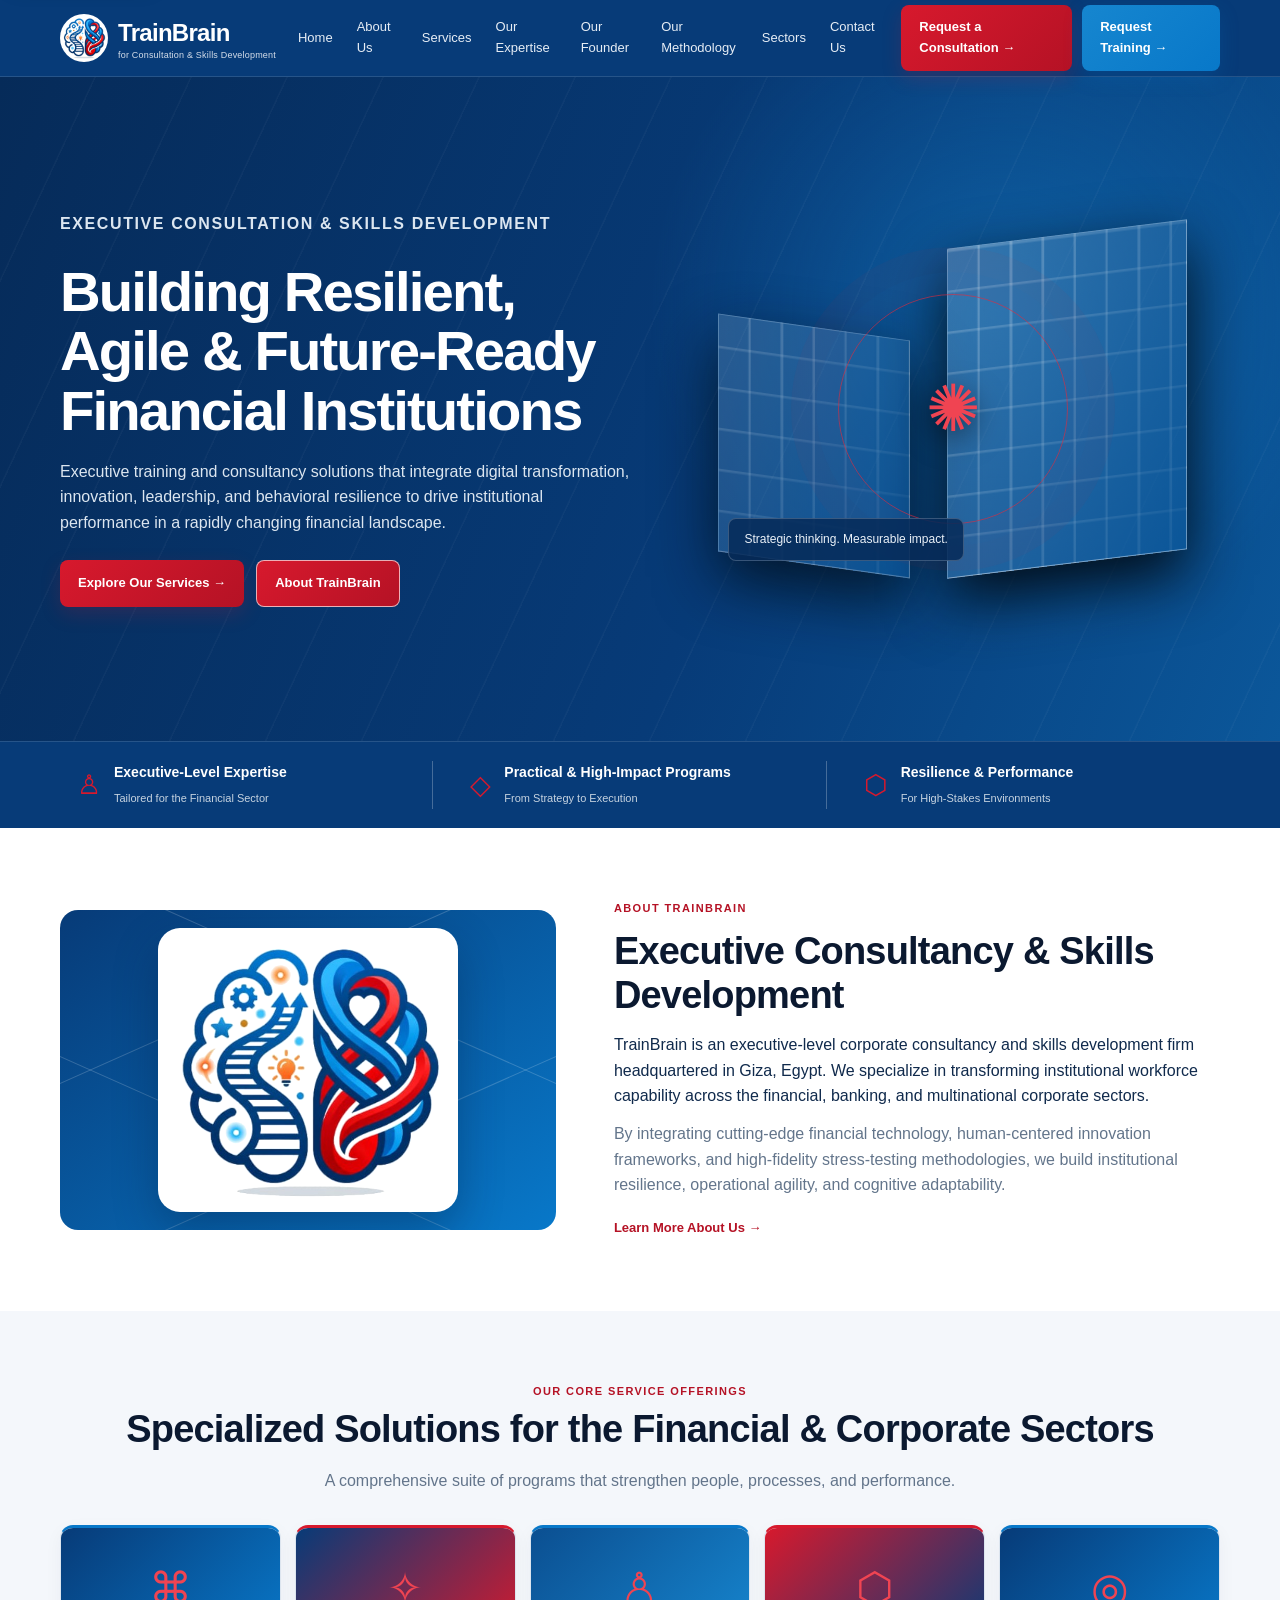
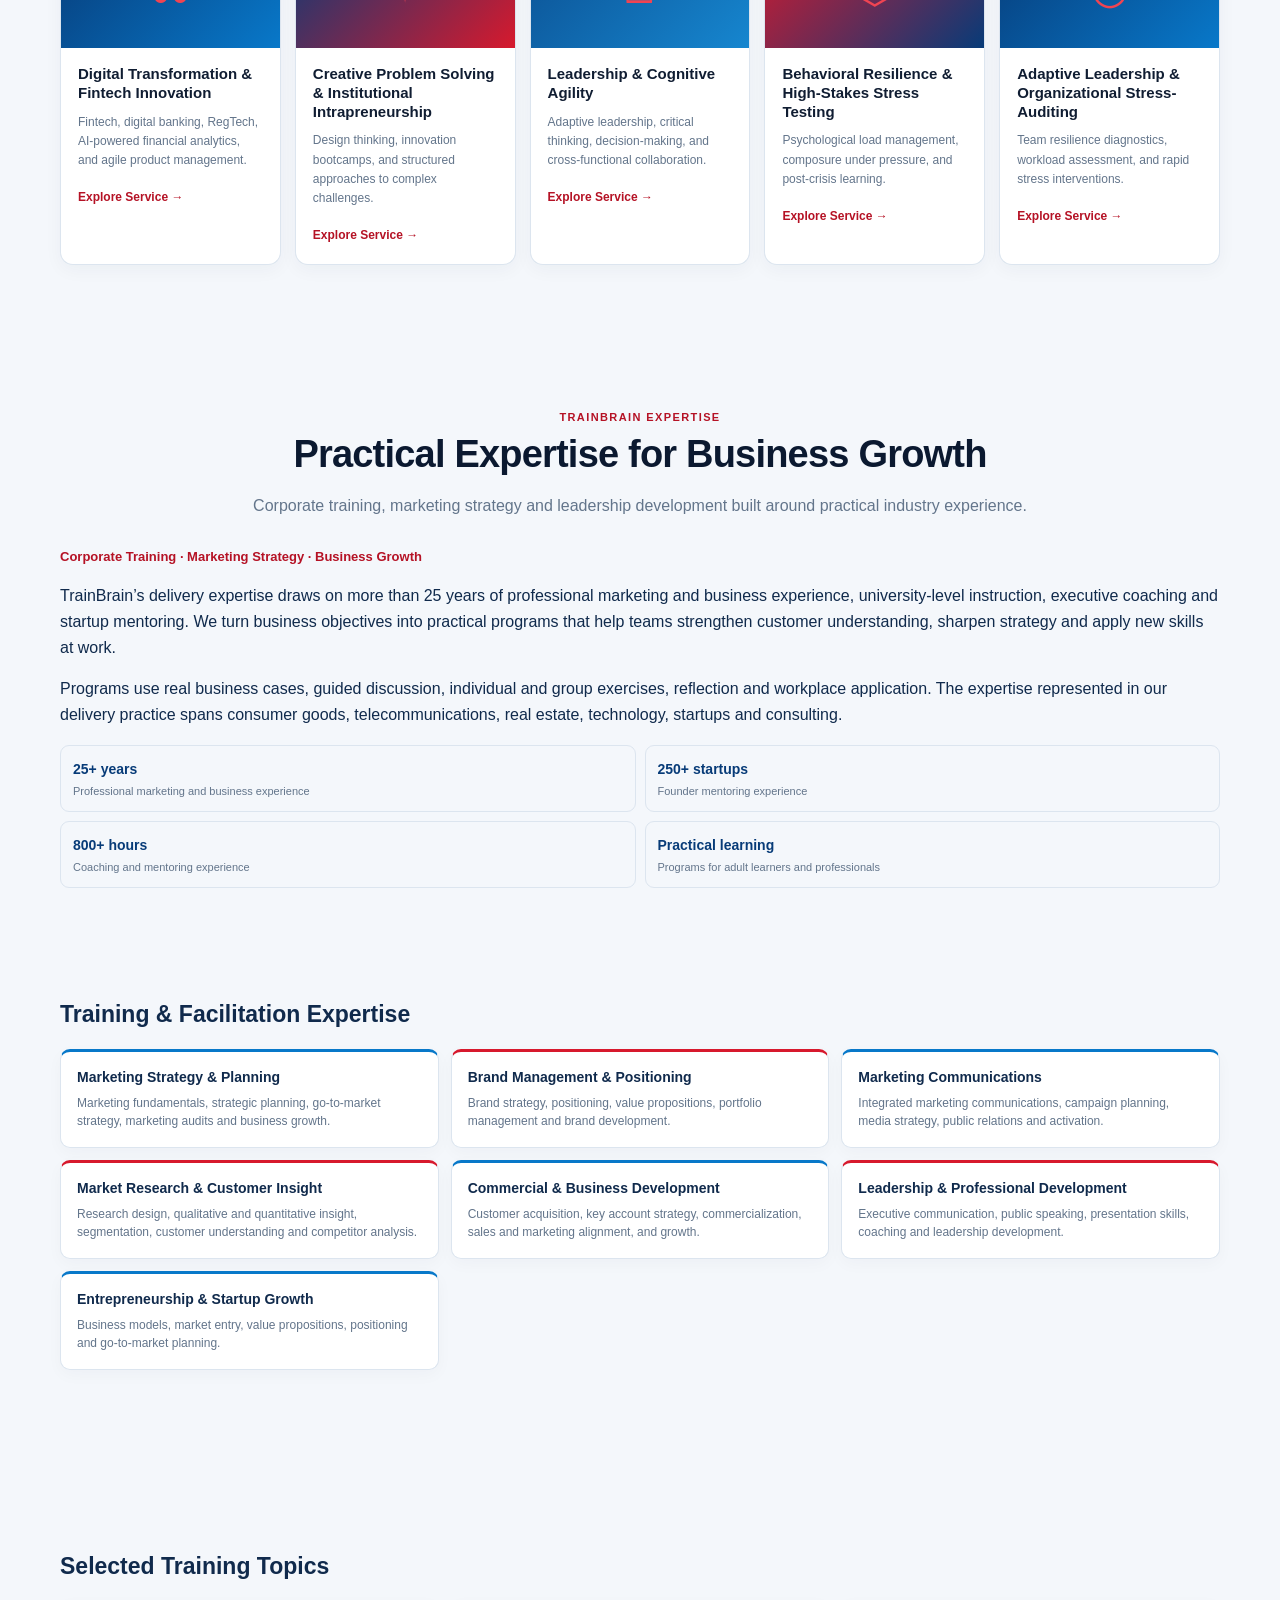
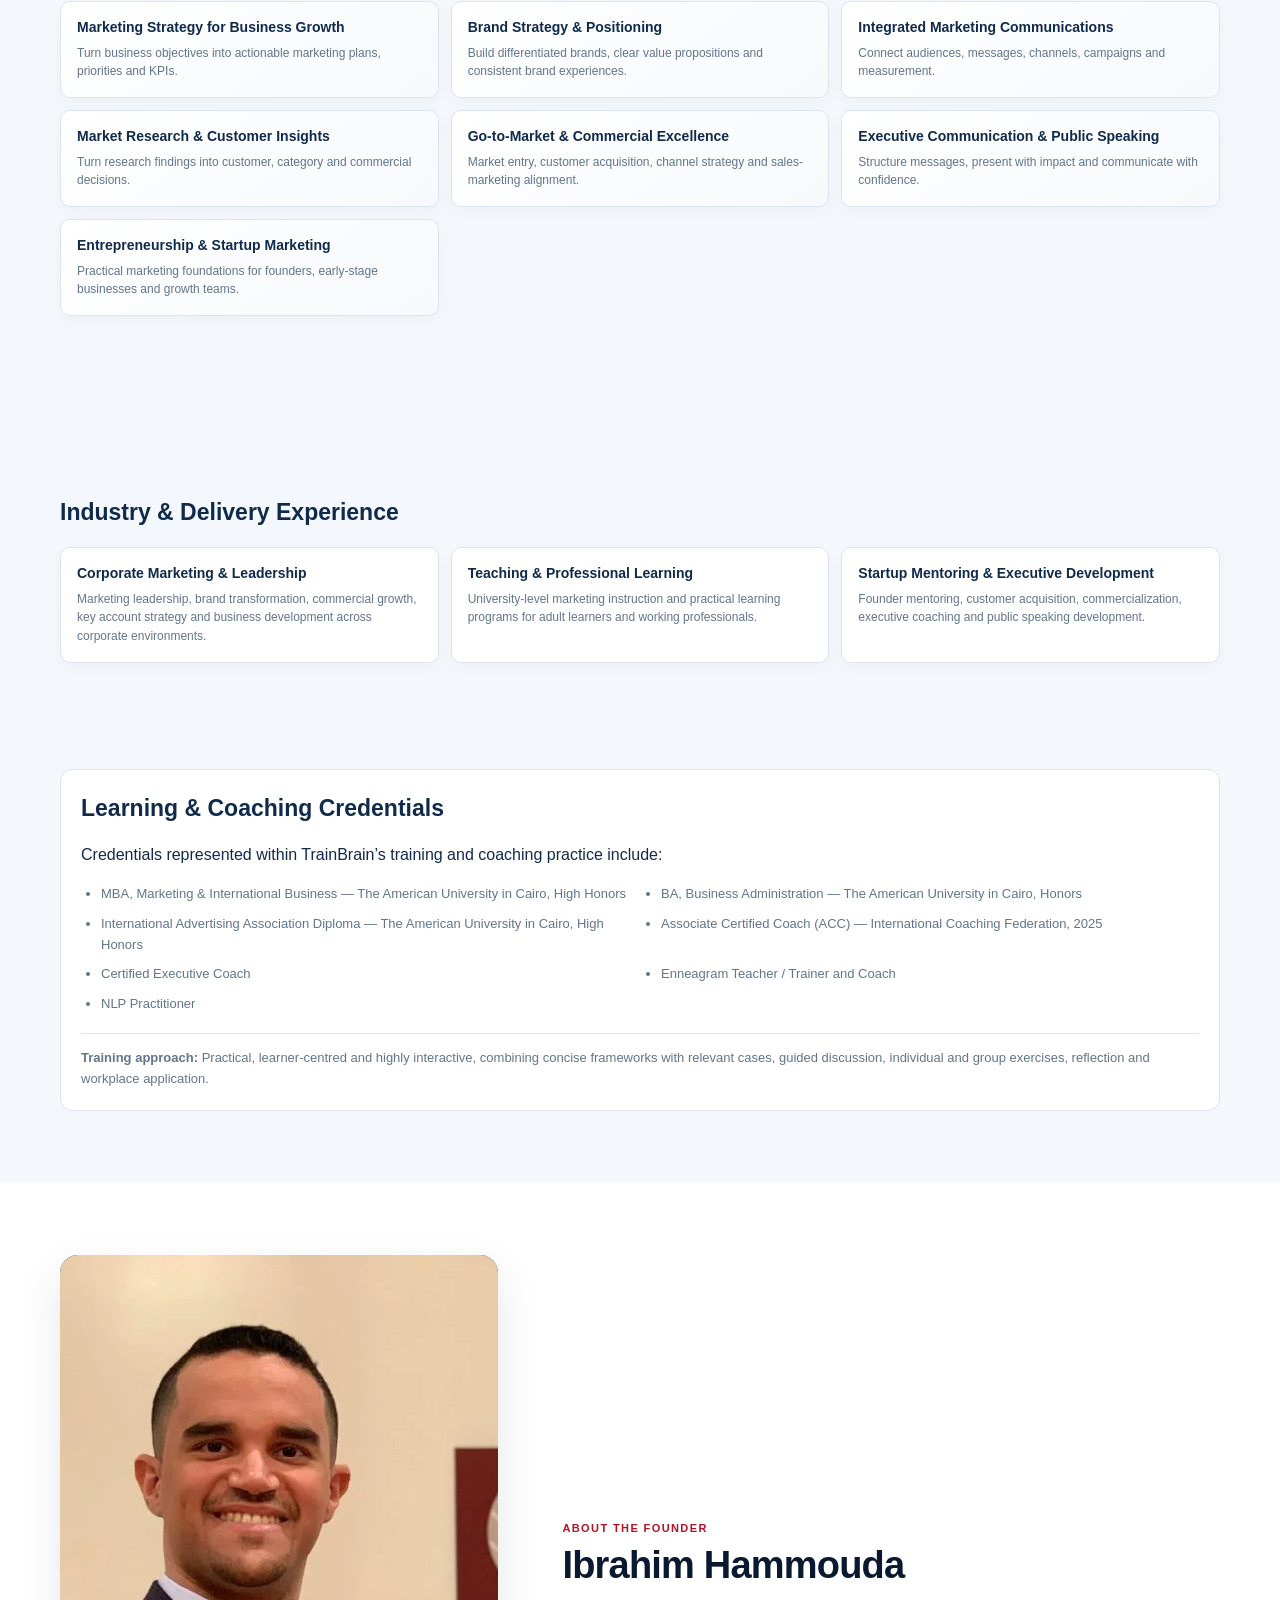
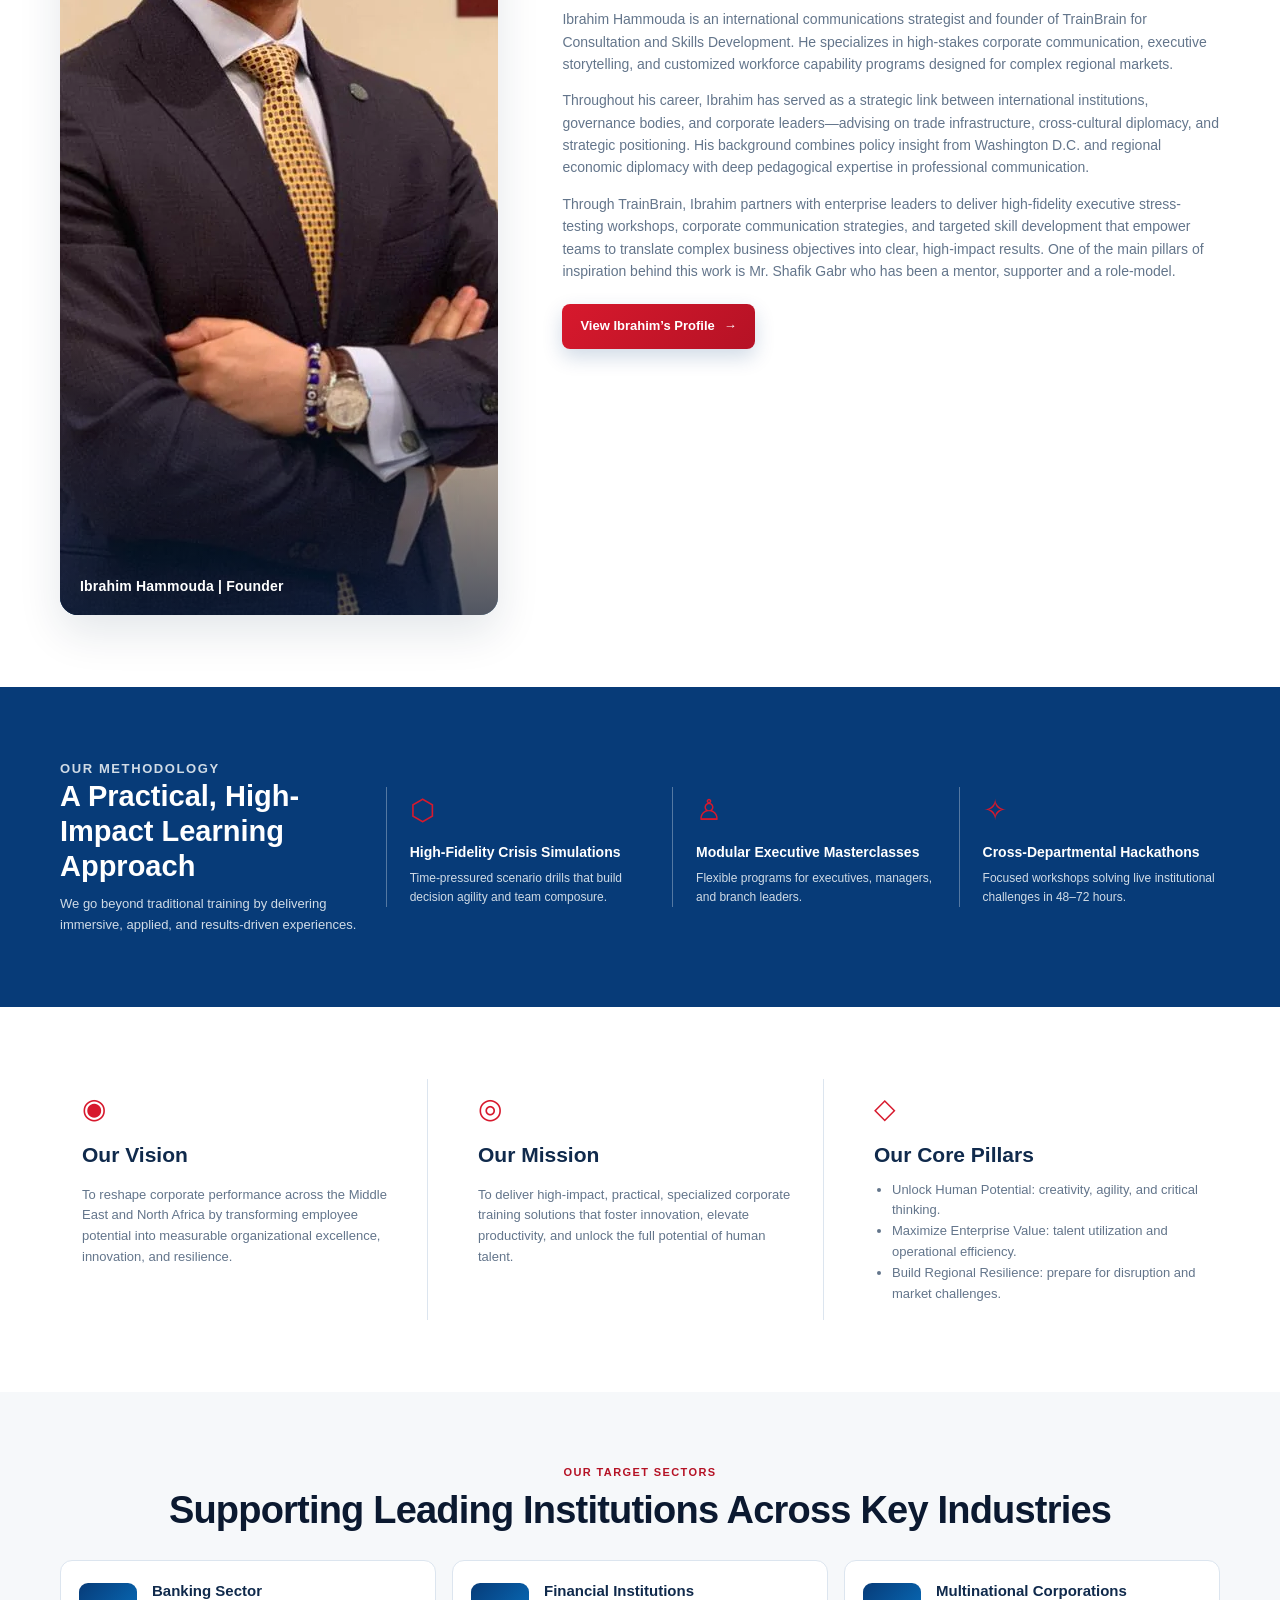
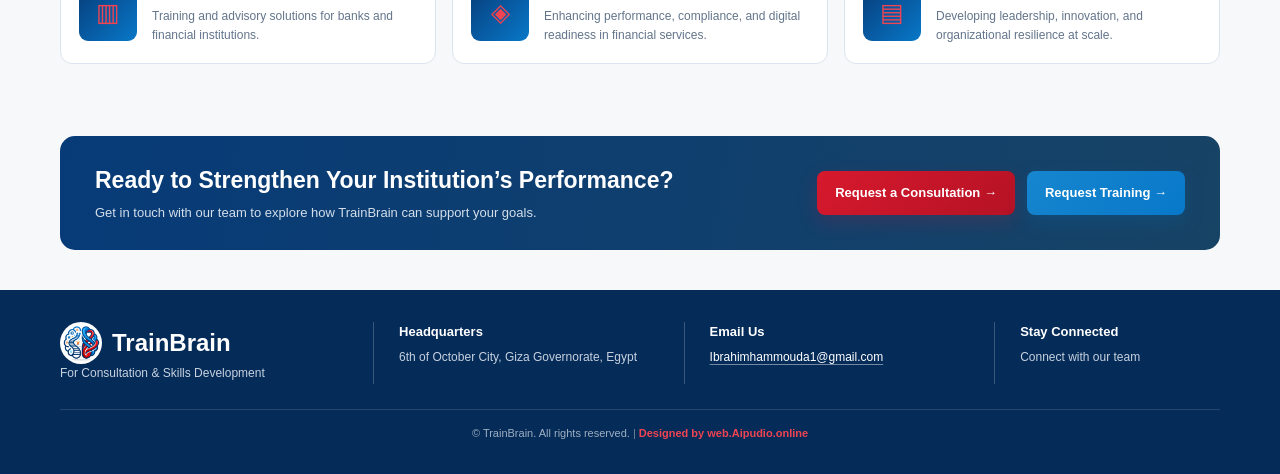
==== commit c94e2bcf: "Add files via upload" ====
--- a/index.html
+++ b/index.html
@@ -3,7 +3,7 @@
 <head>
 <meta charset="UTF-8">
 <meta name="viewport" content="width=device-width, initial-scale=1.0">
-<meta name="description" content="TrainBrain delivers corporate training and executive consultancy in leadership, marketing strategy, communication and skills development for financial and corporate teams.">
+<meta name="description" content="TrainBrain offers corporate training and consultancy in marketing strategy, brand positioning, leadership, communication and startup growth.">
 <title>TrainBrain | Corporate Training &amp; Executive Consultancy</title>
 <meta name="theme-color" content="#073B78">
 <meta name="robots" content="index, follow, max-image-preview:large">
@@ -12,7 +12,7 @@
 <meta property="og:type" content="website">
 <meta property="og:site_name" content="TrainBrain">
 <meta property="og:title" content="TrainBrain | Corporate Training &amp; Executive Consultancy">
-<meta property="og:description" content="Corporate training and executive consultancy in leadership, marketing strategy, communication and skills development.">
+<meta property="og:description" content="TrainBrain offers corporate training and consultancy in marketing strategy, brand positioning, leadership, communication and startup growth.">
 <meta property="og:url" content="https://trainbrain.aipudio.online/">
 <meta property="og:image" content="https://trainbrain.aipudio.online/assets/trainbrain-logo.webp">
 <meta property="og:image:width" content="530">
@@ -21,99 +21,57 @@
 <meta property="og:locale" content="en_US">
 <meta name="twitter:card" content="summary">
 <meta name="twitter:title" content="TrainBrain | Corporate Training &amp; Executive Consultancy">
-<meta name="twitter:description" content="Corporate training and executive consultancy in leadership, marketing strategy, communication and skills development.">
+<meta name="twitter:description" content="TrainBrain offers corporate training and consultancy in marketing strategy, brand positioning, leadership, communication and startup growth.">
 <link rel="stylesheet" href="css/styles.css">
-<script type="application/ld+json">
-[
-  {
-    "@context": "https://schema.org",
-    "@type": "Organization",
-    "@id": "https://trainbrain.aipudio.online/#organization",
-    "name": "TrainBrain for Consultation and Skills Development",
-    "url": "https://trainbrain.aipudio.online/",
-    "logo": {
-      "@type": "ImageObject",
-      "url": "https://trainbrain.aipudio.online/assets/trainbrain-logo.webp"
-    },
-    "email": "mailto:Ibrahimhammouda1@gmail.com",
-    "founder": {
-      "@type": "Person",
-      "name": "Ibrahim Hammouda",
-      "url": "https://www.eastwestdialogue.org/ibrahim-hammouda/"
-    },
-    "address": {
-      "@type": "PostalAddress",
-      "addressLocality": "6th of October City",
-      "addressRegion": "Giza Governorate",
-      "addressCountry": "EG"
-    },
-    "employee": {
-      "@id": "https://trainbrain.aipudio.online/#may-gad"
-    }
-  },
-  {
-    "@context": "https://schema.org",
-    "@type": "ProfessionalService",
-    "@id": "https://trainbrain.aipudio.online/#professionalservice",
-    "name": "TrainBrain for Consultation and Skills Development",
-    "url": "https://trainbrain.aipudio.online/",
-    "image": "https://trainbrain.aipudio.online/assets/trainbrain-logo.webp",
-    "email": "mailto:Ibrahimhammouda1@gmail.com",
-    "description": "Corporate training and executive consultancy in leadership, marketing strategy, communication and skills development for financial and corporate teams.",
-    "provider": {
-      "@id": "https://trainbrain.aipudio.online/#organization"
-    },
-    "areaServed": {
-      "@type": "AdministrativeArea",
-      "name": "Middle East and North Africa"
-    },
-    "address": {
-      "@type": "PostalAddress",
-      "addressLocality": "6th of October City",
-      "addressRegion": "Giza Governorate",
-      "addressCountry": "EG"
-    }
-  },
-  {
-    "@context": "https://schema.org",
-    "@type": "Person",
-    "@id": "https://trainbrain.aipudio.online/#may-gad",
-    "name": "May Gad",
-    "jobTitle": "Corporate Trainer, Marketing and Business Strategist, Executive Coach",
-    "description": "Corporate trainer, facilitator, marketing and business strategist, and executive coach with 25+ years of experience across FMCG, telecommunications, real estate, technology, startups and consulting.",
-    "knowsAbout": [
-      "Marketing strategy and planning",
-      "Brand management and positioning",
-      "Integrated marketing communications",
-      "Market research and customer insight",
-      "Commercial and business development",
-      "Leadership and professional development",
-      "Entrepreneurship and startup growth",
-      "Executive communication and public speaking"
-    ],
-    "hasCredential": [
-      {
-        "@type": "EducationalOccupationalCredential",
-        "name": "MBA, Marketing & International Business, The American University in Cairo, High Honors"
-      },
-      {
-        "@type": "EducationalOccupationalCredential",
-        "name": "BA, Business Administration, The American University in Cairo, Honors"
-      },
-      {
-        "@type": "EducationalOccupationalCredential",
-        "name": "Associate Certified Coach (ACC), International Coaching Federation, 2025"
-      },
-      {
-        "@type": "EducationalOccupationalCredential",
-        "name": "Certified Executive Coach"
-      }
-    ],
-    "worksFor": {
-      "@id": "https://trainbrain.aipudio.online/#organization"
-    }
-  }
-]
+<script type="application/ld+json">
+[
+  {
+    "@context": "https://schema.org",
+    "@type": "Organization",
+    "@id": "https://trainbrain.aipudio.online/#organization",
+    "name": "TrainBrain for Consultation and Skills Development",
+    "url": "https://trainbrain.aipudio.online/",
+    "logo": {
+      "@type": "ImageObject",
+      "url": "https://trainbrain.aipudio.online/assets/trainbrain-logo.webp"
+    },
+    "email": "mailto:Ibrahimhammouda1@gmail.com",
+    "founder": {
+      "@type": "Person",
+      "name": "Ibrahim Hammouda",
+      "url": "https://www.eastwestdialogue.org/ibrahim-hammouda/"
+    },
+    "address": {
+      "@type": "PostalAddress",
+      "addressLocality": "6th of October City",
+      "addressRegion": "Giza Governorate",
+      "addressCountry": "EG"
+    }
+  },
+  {
+    "@context": "https://schema.org",
+    "@type": "ProfessionalService",
+    "@id": "https://trainbrain.aipudio.online/#professionalservice",
+    "name": "TrainBrain for Consultation and Skills Development",
+    "url": "https://trainbrain.aipudio.online/",
+    "image": "https://trainbrain.aipudio.online/assets/trainbrain-logo.webp",
+    "email": "mailto:Ibrahimhammouda1@gmail.com",
+    "description": "TrainBrain delivers corporate training and executive consultancy in marketing strategy, brand positioning, communication, leadership development and startup growth.",
+    "provider": {
+      "@id": "https://trainbrain.aipudio.online/#organization"
+    },
+    "areaServed": {
+      "@type": "AdministrativeArea",
+      "name": "Middle East and North Africa"
+    },
+    "address": {
+      "@type": "PostalAddress",
+      "addressLocality": "6th of October City",
+      "addressRegion": "Giza Governorate",
+      "addressCountry": "EG"
+    }
+  }
+]
 </script>
 
 </head>
@@ -123,7 +81,7 @@
   <div class="container nav">
     <a class="brand" href="#home"><img class="brand-logo" src="assets/trainbrain-logo.webp" alt="TrainBrain logo"><span>TrainBrain<small>for Consultation &amp; Skills Development</small></span></a>
     <nav class="navlinks" id="primary-navigation" aria-label="Primary navigation">
-      <a href="#home">Home</a><a href="#about">About Us</a><a href="#services">Services</a><a href="#experts">Our Expert</a><a href="#founder">Our Founder</a><a href="#method">Our Methodology</a><a href="#sectors">Sectors</a><a href="#contact">Contact Us</a>
+      <a href="#home">Home</a><a href="#about">About Us</a><a href="#services">Services</a><a href="#experts">Our Expertise</a><a href="#founder">Our Founder</a><a href="#method">Our Methodology</a><a href="#sectors">Sectors</a><a href="#contact">Contact Us</a>
     </nav>
     <div class="navtools"><button class="menu-toggle" id="menuToggle" type="button" aria-expanded="false" aria-controls="primary-navigation" aria-label="Open navigation"><span class="menu-icon" aria-hidden="true"></span></button><a class="btn" href="mailto:Ibrahimhammouda1@gmail.com?subject=Consultation%20Request">Request a Consultation →</a><a class="btn btn-training" href="mailto:Ibrahimhammouda1@gmail.com?subject=Training%20Request">Request Training →</a></div>
   </div>
@@ -156,81 +114,68 @@
   <article class="service"><div class="servicevisual">⬡</div><div class="servicebody"><h3>Behavioral Resilience &amp; High-Stakes Stress Testing</h3><p>Psychological load management, composure under pressure, and post-crisis learning.</p><a href="#contact">Explore Service →</a></div></article>
   <article class="service"><div class="servicevisual">◎</div><div class="servicebody"><h3>Adaptive Leadership &amp; Organizational Stress-Auditing</h3><p>Team resilience diagnostics, workload assessment, and rapid stress interventions.</p><a href="#contact">Explore Service →</a></div></article>
 </div></div></section>
-<section class="experts" id="experts" aria-labelledby="expert-title">
-  <div class="container">
-    <div class="center expert-heading"><p class="sectiontag">Meet Our Expert</p><h2 class="sectiontitle" id="expert-title">May Gad</h2><p class="muted">Corporate Trainer | Marketing &amp; Business Strategist | Executive Coach</p></div>
-    <article class="expert-profile">
-      <figure class="expert-photo-window"><img src="assets/may-gad-portfolio.webp" alt="Portrait of May Gad, corporate trainer and executive coach" width="1024" height="1536" loading="lazy" decoding="async"><figcaption>Executive Leadership &amp; Transformation</figcaption></figure>
-      <div class="expert-intro"><p class="expert-role">Corporate Trainer · Marketing &amp; Business Strategist · Executive Coach</p>
-        <p>May Gad is a corporate trainer, facilitator, marketing and business strategist, and executive coach with more than 25 years of experience across FMCG, telecommunications, real estate, technology, startups and consulting. She combines senior leadership and consulting experience with university-level instruction, professional development, executive coaching and startup mentoring.</p>
-        <p>Her practical, interactive learning experiences use real cases, discussion, exercises and action-oriented tools to help adult learners, professionals, managers, entrepreneurs and startup founders apply business concepts at work.</p>
-        <div class="expert-stats" aria-label="Professional highlights">
-          <div><strong>25+ years</strong><span>Corporate and business experience</span></div>
-          <div><strong>250+ startups</strong><span>Mentoring across startup ecosystems</span></div>
-          <div><strong>800+ hours</strong><span>Combined coaching and mentoring</span></div>
-          <div><strong>AUC instructor</strong><span>Marketing instruction</span></div>
-        </div>
-      </div>
-    </article>
-
-    <div class="expert-content">
-      <section class="expert-block" aria-labelledby="expertise-title"><h3 id="expertise-title">Training &amp; Facilitation Expertise</h3>
-        <div class="expert-card-grid">
-          <article class="expert-card"><h4>Marketing Strategy &amp; Planning</h4><p>Marketing fundamentals, strategic planning, go-to-market strategy, marketing audits and business growth.</p></article>
-          <article class="expert-card"><h4>Brand Management &amp; Positioning</h4><p>Brand strategy, positioning, value propositions, portfolio management and brand development.</p></article>
-          <article class="expert-card"><h4>Marketing Communications</h4><p>Integrated marketing communications, campaign planning, media strategy, public relations and activation.</p></article>
-          <article class="expert-card"><h4>Market Research &amp; Customer Insight</h4><p>Research design, qualitative and quantitative insight, segmentation, customer understanding and competitor analysis.</p></article>
-          <article class="expert-card"><h4>Commercial &amp; Business Development</h4><p>Customer acquisition, key account strategy, commercialization, sales and marketing alignment, and growth.</p></article>
-          <article class="expert-card"><h4>Leadership &amp; Professional Development</h4><p>Executive communication, public speaking, presentation skills, coaching and leadership development.</p></article>
-          <article class="expert-card"><h4>Entrepreneurship &amp; Startup Growth</h4><p>Business models, market entry, value propositions, positioning and go-to-market planning.</p></article>
-        </div>
-      </section>
-
-      <section class="expert-block" aria-labelledby="topics-title"><h3 id="topics-title">Selected Training Topics</h3>
-        <div class="topic-grid">
-          <article><h4>Marketing Strategy for Business Growth</h4><p>Turn business objectives into actionable marketing plans, priorities and KPIs.</p></article>
-          <article><h4>Brand Strategy &amp; Positioning</h4><p>Build differentiated brands, clear value propositions and consistent brand experiences.</p></article>
-          <article><h4>Integrated Marketing Communications</h4><p>Connect audiences, messages, channels, campaigns and measurement.</p></article>
-          <article><h4>Market Research &amp; Customer Insights</h4><p>Turn research findings into customer, category and commercial decisions.</p></article>
-          <article><h4>Go-to-Market &amp; Commercial Excellence</h4><p>Market entry, customer acquisition, channel strategy and sales-marketing alignment.</p></article>
-          <article><h4>Executive Communication &amp; Public Speaking</h4><p>Structure messages, present with impact and communicate with confidence.</p></article>
-          <article><h4>Entrepreneurship &amp; Startup Marketing</h4><p>Practical marketing foundations for founders, early-stage businesses and growth teams.</p></article>
-        </div>
-      </section>
-
-      <section class="expert-block" aria-labelledby="experience-title"><h3 id="experience-title">Training, Teaching &amp; Mentoring</h3>
-        <div class="experience-grid">
-          <article><h4>American University in Cairo · School of Continuing Education</h4><p class="experience-meta">Marketing Instructor · 2023–Present</p><p>Teaches marketing subjects to adult learners and professionals, connecting concepts with practical industry application through real business examples, case discussions and exercises.</p></article>
-          <article><h4>ITIDA / TIEC</h4><p class="experience-meta">Marketing Mentor · 2024–Present</p><p>Mentors founders on marketing strategy, brand positioning, customer acquisition, commercialization and growth. The CV reports support for 250+ startups and a Best-in-Class mentorship rating.</p></article>
-          <article><h4>BrightMinds</h4><p class="experience-meta">Business Strategist, Executive Coach, Trainer &amp; Speaker · 2024–Present</p><p>Supports organizations and professionals through strategy, marketing, leadership development, executive coaching and business growth engagements.</p></article>
-        </div>
-      </section>
-
-      <section class="expert-block" aria-labelledby="career-title"><h3 id="career-title">Corporate Experience</h3>
-        <div class="career-grid">
-          <article><h4>Redcon Properties</h4><p>Chief Marketing Officer · 2022–2023</p></article>
-          <article><h4>Misr Italia Holding</h4><p>Marketing Director · 2018–2021</p></article>
-          <article><h4>Coca-Cola Aujan</h4><p>National Key Accounts Manager · 2015–2017</p></article>
-          <article><h4>Nestlé</h4><p>Regional Business Development / Group Brand Manager / CCSD Manager · 2007–2014</p></article>
-          <article><h4>Kandil Industries</h4><p>Group Communications Manager / Senior Marketing Specialist · 2006</p></article>
-          <article><h4>Raya Holding</h4><p>Acting Marketing Manager / Senior Marketing Specialist · 2001–2005</p></article>
-        </div>
-        <div class="assignment-list"><h4>Selected Assignments</h4><p>Kandil Glass · ConnectPS · Vision Fairs · TBK Developments · AMER Group · ContactCars</p></div>
-      </section>
-
-      <section class="expert-block credentials" aria-labelledby="credentials-title"><h3 id="credentials-title">Education &amp; Professional Credentials</h3>
-        <ul>
-          <li>MBA, Marketing &amp; International Business — The American University in Cairo, High Honors</li>
-          <li>BA, Business Administration — The American University in Cairo, Honors</li>
-          <li>International Advertising Association Diploma — The American University in Cairo, High Honors</li>
-          <li>Associate Certified Coach (ACC) — International Coaching Federation, 2025</li>
-          <li>Certified Executive Coach</li><li>Enneagram Teacher / Trainer and Coach</li><li>NLP Practitioner</li>
-        </ul>
-        <p class="training-approach"><strong>Training approach:</strong> Practical, learner-centred and highly interactive, combining concise frameworks with relevant cases, guided discussion, individual and group exercises, reflection and workplace application.</p>
-      </section>
-    </div>
-  </div>
-</section>
+<section class="experts" id="experts" aria-labelledby="expert-title">
+  <div class="container">
+    <div class="center expert-heading"><p class="sectiontag">TrainBrain Expertise</p><h2 class="sectiontitle" id="expert-title">Practical Expertise for Business Growth</h2><p class="muted">Corporate training, marketing strategy and leadership development built around practical industry experience.</p></div>
+    <div class="company-profile-summary">
+      <p class="expert-role">Corporate Training · Marketing Strategy · Business Growth</p>
+      <p>TrainBrain’s delivery expertise draws on more than 25 years of professional marketing and business experience, university-level instruction, executive coaching and startup mentoring. We turn business objectives into practical programs that help teams strengthen customer understanding, sharpen strategy and apply new skills at work.</p>
+      <p>Programs use real business cases, guided discussion, individual and group exercises, reflection and workplace application. The expertise represented in our delivery practice spans consumer goods, telecommunications, real estate, technology, startups and consulting.</p>
+      <div class="expert-stats" aria-label="TrainBrain practice highlights">
+        <div><strong>25+ years</strong><span>Professional marketing and business experience</span></div>
+        <div><strong>250+ startups</strong><span>Founder mentoring experience</span></div>
+        <div><strong>800+ hours</strong><span>Coaching and mentoring experience</span></div>
+        <div><strong>Practical learning</strong><span>Programs for adult learners and professionals</span></div>
+      </div>
+    </div>
+
+    <div class="expert-content">
+      <section class="expert-block" aria-labelledby="expertise-title"><h3 id="expertise-title">Training &amp; Facilitation Expertise</h3>
+        <div class="expert-card-grid">
+          <article class="expert-card"><h4>Marketing Strategy &amp; Planning</h4><p>Marketing fundamentals, strategic planning, go-to-market strategy, marketing audits and business growth.</p></article>
+          <article class="expert-card"><h4>Brand Management &amp; Positioning</h4><p>Brand strategy, positioning, value propositions, portfolio management and brand development.</p></article>
+          <article class="expert-card"><h4>Marketing Communications</h4><p>Integrated marketing communications, campaign planning, media strategy, public relations and activation.</p></article>
+          <article class="expert-card"><h4>Market Research &amp; Customer Insight</h4><p>Research design, qualitative and quantitative insight, segmentation, customer understanding and competitor analysis.</p></article>
+          <article class="expert-card"><h4>Commercial &amp; Business Development</h4><p>Customer acquisition, key account strategy, commercialization, sales and marketing alignment, and growth.</p></article>
+          <article class="expert-card"><h4>Leadership &amp; Professional Development</h4><p>Executive communication, public speaking, presentation skills, coaching and leadership development.</p></article>
+          <article class="expert-card"><h4>Entrepreneurship &amp; Startup Growth</h4><p>Business models, market entry, value propositions, positioning and go-to-market planning.</p></article>
+        </div>
+      </section>
+
+      <section class="expert-block" aria-labelledby="topics-title"><h3 id="topics-title">Selected Training Topics</h3>
+        <div class="topic-grid">
+          <article><h4>Marketing Strategy for Business Growth</h4><p>Turn business objectives into actionable marketing plans, priorities and KPIs.</p></article>
+          <article><h4>Brand Strategy &amp; Positioning</h4><p>Build differentiated brands, clear value propositions and consistent brand experiences.</p></article>
+          <article><h4>Integrated Marketing Communications</h4><p>Connect audiences, messages, channels, campaigns and measurement.</p></article>
+          <article><h4>Market Research &amp; Customer Insights</h4><p>Turn research findings into customer, category and commercial decisions.</p></article>
+          <article><h4>Go-to-Market &amp; Commercial Excellence</h4><p>Market entry, customer acquisition, channel strategy and sales-marketing alignment.</p></article>
+          <article><h4>Executive Communication &amp; Public Speaking</h4><p>Structure messages, present with impact and communicate with confidence.</p></article>
+          <article><h4>Entrepreneurship &amp; Startup Marketing</h4><p>Practical marketing foundations for founders, early-stage businesses and growth teams.</p></article>
+        </div>
+      </section>
+
+      <section class="expert-block" aria-labelledby="delivery-title"><h3 id="delivery-title">Industry &amp; Delivery Experience</h3>
+        <div class="experience-grid">
+          <article><h4>Corporate Marketing &amp; Leadership</h4><p>Marketing leadership, brand transformation, commercial growth, key account strategy and business development across corporate environments.</p></article>
+          <article><h4>Teaching &amp; Professional Learning</h4><p>University-level marketing instruction and practical learning programs for adult learners and working professionals.</p></article>
+          <article><h4>Startup Mentoring &amp; Executive Development</h4><p>Founder mentoring, customer acquisition, commercialization, executive coaching and public speaking development.</p></article>
+        </div>
+      </section>
+
+      <section class="expert-block credentials" aria-labelledby="credentials-title"><h3 id="credentials-title">Learning &amp; Coaching Credentials</h3>
+        <p>Credentials represented within TrainBrain’s training and coaching practice include:</p>
+        <ul>
+          <li>MBA, Marketing &amp; International Business — The American University in Cairo, High Honors</li>
+          <li>BA, Business Administration — The American University in Cairo, Honors</li>
+          <li>International Advertising Association Diploma — The American University in Cairo, High Honors</li>
+          <li>Associate Certified Coach (ACC) — International Coaching Federation, 2025</li>
+          <li>Certified Executive Coach</li><li>Enneagram Teacher / Trainer and Coach</li><li>NLP Practitioner</li>
+        </ul>
+        <p class="training-approach"><strong>Training approach:</strong> Practical, learner-centred and highly interactive, combining concise frameworks with relevant cases, guided discussion, individual and group exercises, reflection and workplace application.</p>
+      </section>
+    </div>
+  </div>
+</section>
 <section class="founder" id="founder" aria-labelledby="founder-title"><div class="container founder-grid">
   <figure class="founder-portrait"><img src="assets/ibrahim-hammouda.webp" alt="Portrait of Ibrahim Hammouda at an event" width="1280" height="960" loading="lazy" decoding="async"><figcaption>Ibrahim Hammouda | Founder</figcaption></figure>
   <div class="founder-copy"><p class="sectiontag">About the Founder</p><h2 class="sectiontitle" id="founder-title">Ibrahim Hammouda</h2>
--- a/css/styles.css
+++ b/css/styles.css
@@ -24,7 +24,6 @@
 .sectors{background:#f6f8fa}.sectorgrid{display:grid;grid-template-columns:repeat(3,1fr);gap:16px;margin-top:27px}.sector{display:flex;align-items:center;gap:15px;background:white;border:1px solid var(--line);border-radius:12px;padding:18px}.sectoricon{width:58px;height:58px;flex:0 0 58px;border-radius:9px;background:linear-gradient(135deg,#073B78,#0878C9);display:grid;place-items:center;color:var(--gold2);font-size:25px}.sector h3{margin:0 0 4px;font-size:15px}.sector p{margin:0;color:var(--muted);font-size:12px}
 .cta{padding:0 0 40px;background:#f6f8fa}.ctainner{border-radius:15px;background:linear-gradient(100deg,#073B78,#174365);color:white;padding:26px 35px;display:flex;align-items:center;justify-content:space-between;gap:20px}.ctainner h2{font-size:23px;margin:0 0 4px}.ctainner p{margin:0;color:#d3deea;font-size:13px}
 footer{background:#052B59;color:white;padding:32px 0}.footergrid{display:grid;grid-template-columns:1.1fr 1fr 1fr .7fr;gap:25px;align-items:start}.footcol{border-inline-end:1px solid #ffffff35;padding-inline-end:20px;min-height:62px}.footcol:last-child{border:0}.footcol strong{display:block;font-size:13px;margin-bottom:5px}.footcol p{font-size:12px;color:#c7d2df;margin:0}.footbrand{font-size:24px;font-weight:850;display:flex;align-items:center;gap:10px}.footbrand img{width:42px;height:42px;object-fit:contain;background:#fff;border-radius:50%;padding:2px}.copyright{border-top:1px solid #ffffff20;margin-top:25px;padding-top:15px;color:#9eafc0;font-size:11px;text-align:center}.site-credit{color:var(--gold2);font-weight:750;white-space:nowrap}.site-credit:hover{color:#fff;text-decoration:underline}.credit-separator{color:#71849a}
-body[dir="rtl"]{font-family:Tahoma,"Segoe UI",Arial,sans-serif}body[dir="rtl"] .hero h1{letter-spacing:0;line-height:1.35}body[dir="rtl"] .eyebrow{letter-spacing:0}body[dir="rtl"] .sectiontag{letter-spacing:0}body[dir="rtl"] .navlinks{font-size:14px}
 @media(max-width:980px){.navlinks{gap:13px}.navlinks a:nth-child(5),.navlinks a:nth-child(6){display:none}.servicegrid{grid-template-columns:repeat(3,1fr)}.methodgrid{grid-template-columns:repeat(3,1fr)}.methodintro{grid-column:1/-1}.methoditem:first-of-type{border:0}.about{gap:30px}}
 @media(max-width:700px){.container{width:min(100% - 30px,560px)}.nav{height:68px}.brand{font-size:20px}.brand-logo{width:40px;height:40px;flex-basis:40px}.navlinks{display:none}.navtools .btn{display:none}.hero-grid{grid-template-columns:1fr;padding:55px 0 35px}.hero h1{font-size:39px}.hero-art{height:230px}.orbit{width:165px;height:165px}.orbit span{font-size:48px}.proofgrid{grid-template-columns:1fr;gap:12px}.proofitem{border:0;border-bottom:1px solid #ffffff30;padding:8px 4px}.about{grid-template-columns:1fr}.visual{min-height:220px}.servicegrid{grid-template-columns:1fr 1fr}.servicevisual{height:100px}.methodgrid{grid-template-columns:1fr}.methoditem{border-inline-start:0;border-top:1px solid #ffffff40;padding:17px 0 0}.valuesgrid,.sectorgrid{grid-template-columns:1fr}.valuebox{border:0;border-bottom:1px solid var(--line);padding:10px 0 20px}.ctainner{align-items:flex-start;flex-direction:column;padding:24px}.footergrid{grid-template-columns:1fr 1fr}.footcol{border:0}.sectiontitle{font-size:29px}section{padding:55px 0}}
 @media(max-width:420px){.servicegrid{grid-template-columns:1fr}.footergrid{grid-template-columns:1fr}.hero h1{font-size:34px}}
@@ -56,3 +55,43 @@
 @media(max-width:700px){.nav{gap:10px}.brand{flex:1;min-width:0;white-space:normal}.brand>span{white-space:normal;line-height:1.12}.brand small{font-size:8px;margin-top:2px}.navtools{gap:8px}.navtools .btn{display:none}.founder-grid{grid-template-columns:1fr}.founder-portrait{width:min(100%,460px);margin-inline:auto}.founder-copy .sectiontitle{font-size:29px}}
 @media(max-width:420px){.brand{font-size:18px}.brand-logo{width:38px;height:38px;flex-basis:38px}.founder-portrait{width:100%}}
 @media(prefers-reduced-motion:reduce){html{scroll-behavior:auto}*,*::before,*::after{scroll-behavior:auto!important;transition-duration:.01ms!important;animation-duration:.01ms!important}}
+
+
+/* May Gad professional profile */
+.btn:not(.btn-training){background:linear-gradient(135deg,#D7192D,#B51225);color:#fff}
+.btn:focus-visible,.menu-toggle:focus-visible,a:focus-visible{outline:3px solid #ffbf47;outline-offset:3px}
+.btn-training{background:linear-gradient(135deg,#1686cf,#0878c9);color:#fff;box-shadow:0 7px 20px #0878c92c}
+.btn-training:hover{background:linear-gradient(135deg,#0878c9,#073b78)}
+.experts{background:#f4f7fb}
+.expert-heading{margin-bottom:28px}
+.expert-heading .muted{font-size:16px}
+.expert-profile{display:grid;grid-template-columns:minmax(260px,.72fr) minmax(0,1.28fr);gap:30px;align-items:center;padding:22px;background:#fff;border:1px solid var(--line);border-radius:18px;box-shadow:0 12px 35px #0b24400b}
+.expert-photo-window{position:relative;isolation:isolate;overflow:hidden;aspect-ratio:4/5;margin:0;border-radius:13px;background:#07172d;box-shadow:0 10px 30px #031b3b35}
+.expert-photo-window img{position:absolute;top:-10%;left:-5.55%;width:284.45%;max-width:none;height:auto}
+.expert-photo-window:after{content:"";position:absolute;inset:auto 0 0;height:30%;background:linear-gradient(transparent,#07172dd9);pointer-events:none}
+.expert-photo-window figcaption{position:absolute;z-index:1;inset-inline:18px;bottom:16px;color:#fff;font-size:13px;font-weight:800}
+.expert-role{color:#b51225;font-weight:850;font-size:13px;margin:0 0 12px}
+.expert-intro>p:not(.expert-role){color:var(--muted);font-size:14px;margin:0 0 13px}
+.expert-stats{display:grid;grid-template-columns:repeat(2,minmax(0,1fr));gap:9px;margin-top:18px}
+.expert-stats div{padding:12px;background:#f4f7fb;border:1px solid var(--line);border-radius:9px}
+.expert-stats strong{display:block;color:var(--navy);font-size:14px}
+.expert-stats span{display:block;color:var(--muted);font-size:11px;line-height:1.4;margin-top:3px}
+.expert-content{display:grid;gap:34px;margin-top:36px}
+.expert-block h3{font-size:23px;color:var(--ink);margin:0 0 16px}
+.expert-card-grid,.topic-grid,.experience-grid,.career-grid{display:grid;grid-template-columns:repeat(3,minmax(0,1fr));gap:12px}
+.expert-card,.topic-grid article,.experience-grid article,.career-grid article{background:#fff;border:1px solid var(--line);border-radius:10px;padding:16px;box-shadow:0 5px 16px #0b244008}
+.expert-card{border-top:3px solid var(--blue)}
+.expert-card:nth-child(even){border-top-color:var(--red)}
+.expert-card h4,.topic-grid h4,.experience-grid h4,.career-grid h4{font-size:14px;line-height:1.35;color:var(--ink);margin:0 0 7px}
+.expert-card p,.topic-grid p,.experience-grid p,.career-grid p{font-size:12px;line-height:1.55;color:var(--muted);margin:0}
+.topic-grid article{background:linear-gradient(145deg,#fff,#f7f9fc)}
+.experience-meta{color:#b51225!important;font-weight:800;margin-bottom:8px!important}
+.career-grid{grid-template-columns:repeat(3,minmax(0,1fr))}
+.assignment-list{margin-top:14px;padding:15px 17px;border-inline-start:3px solid var(--red);background:#fff;border-radius:8px}
+.assignment-list h4{font-size:13px;margin:0 0 5px}.assignment-list p{color:var(--muted);font-size:12px;margin:0;line-height:1.7}
+.credentials{padding:20px;background:#fff;border:1px solid var(--line);border-radius:12px}
+.credentials ul{display:grid;grid-template-columns:repeat(2,minmax(0,1fr));gap:9px 22px;margin:0;padding-inline-start:20px}
+.credentials li{font-size:13px;color:var(--muted)}
+.training-approach{margin:18px 0 0;padding-top:14px;border-top:1px solid var(--line);font-size:13px;color:var(--muted)}
+@media(max-width:900px){.expert-card-grid,.topic-grid,.experience-grid,.career-grid{grid-template-columns:repeat(2,minmax(0,1fr))}}
+@media(max-width:700px){.expert-profile{grid-template-columns:1fr;padding:14px}.expert-photo-window{width:min(100%,420px);margin-inline:auto}.expert-content{gap:28px}.expert-card-grid,.topic-grid,.experience-grid,.career-grid,.credentials ul{grid-template-columns:1fr}.expert-heading .muted{font-size:14px}}
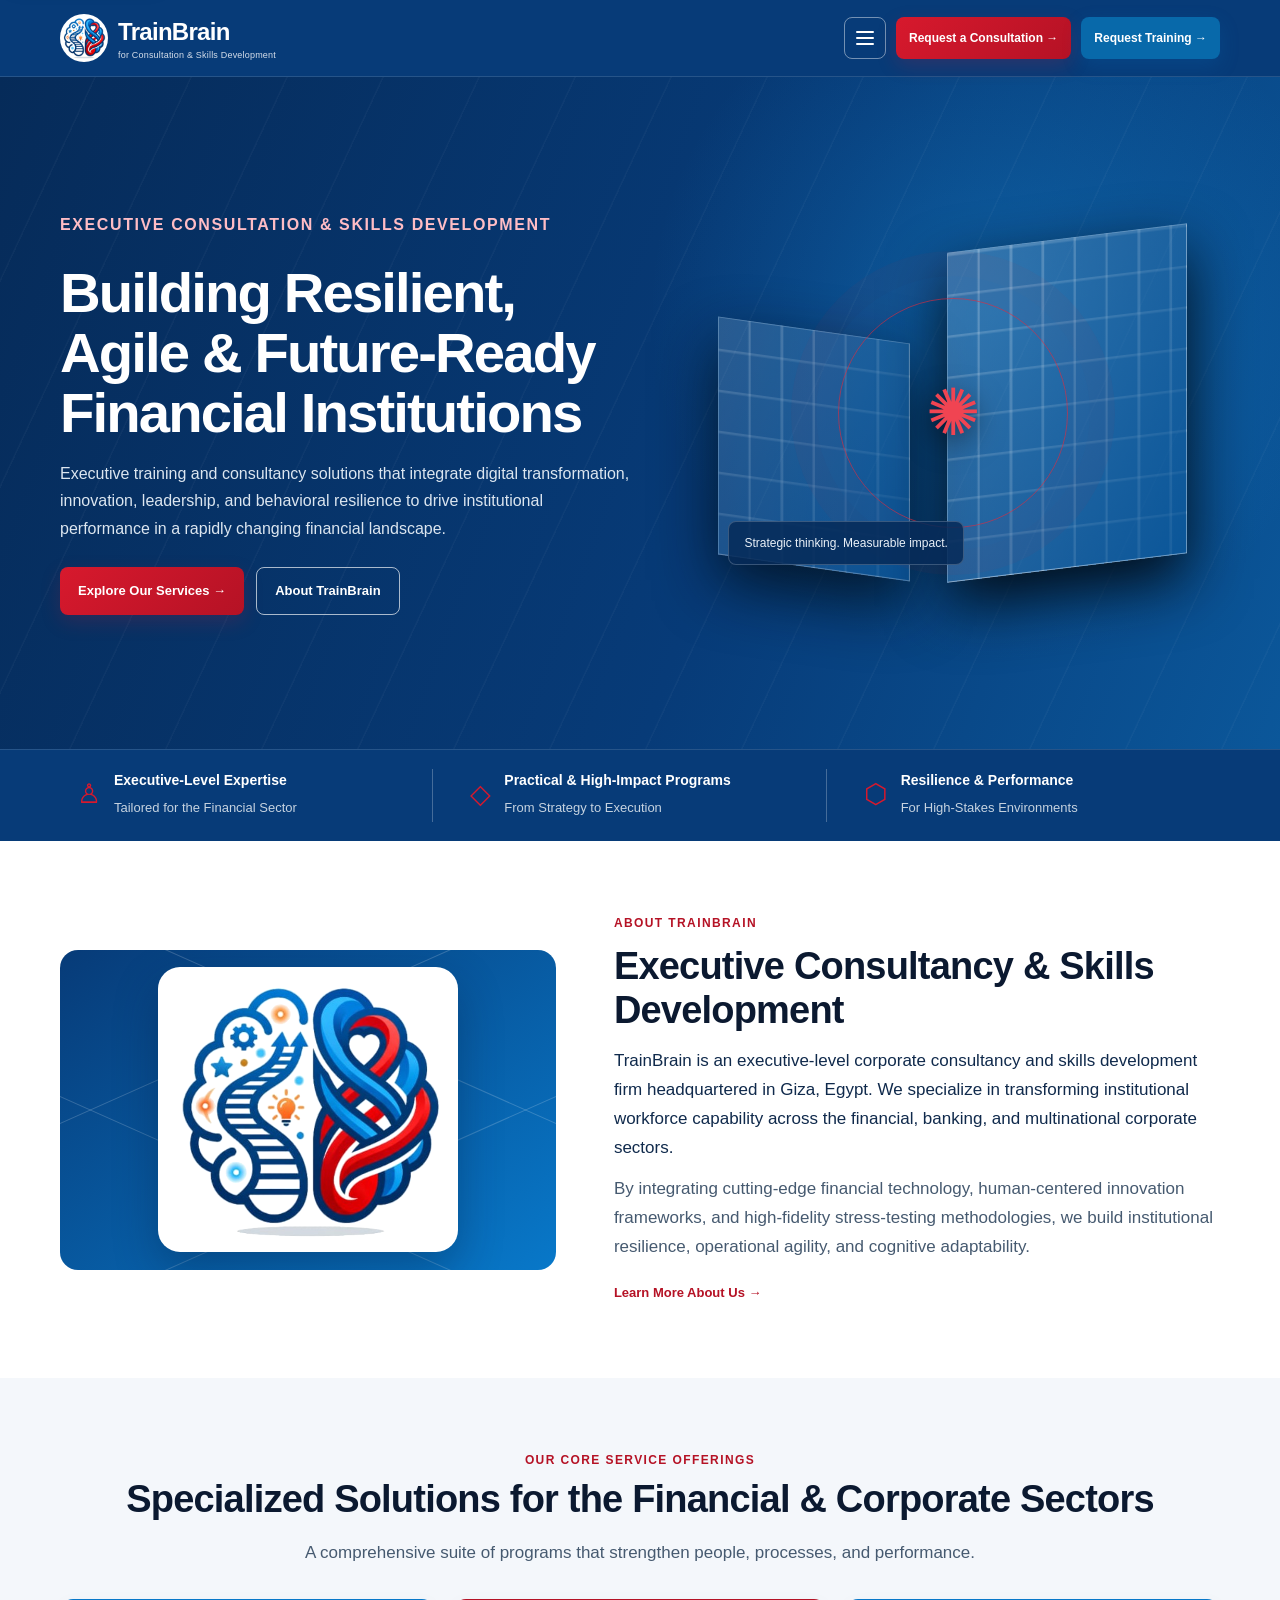
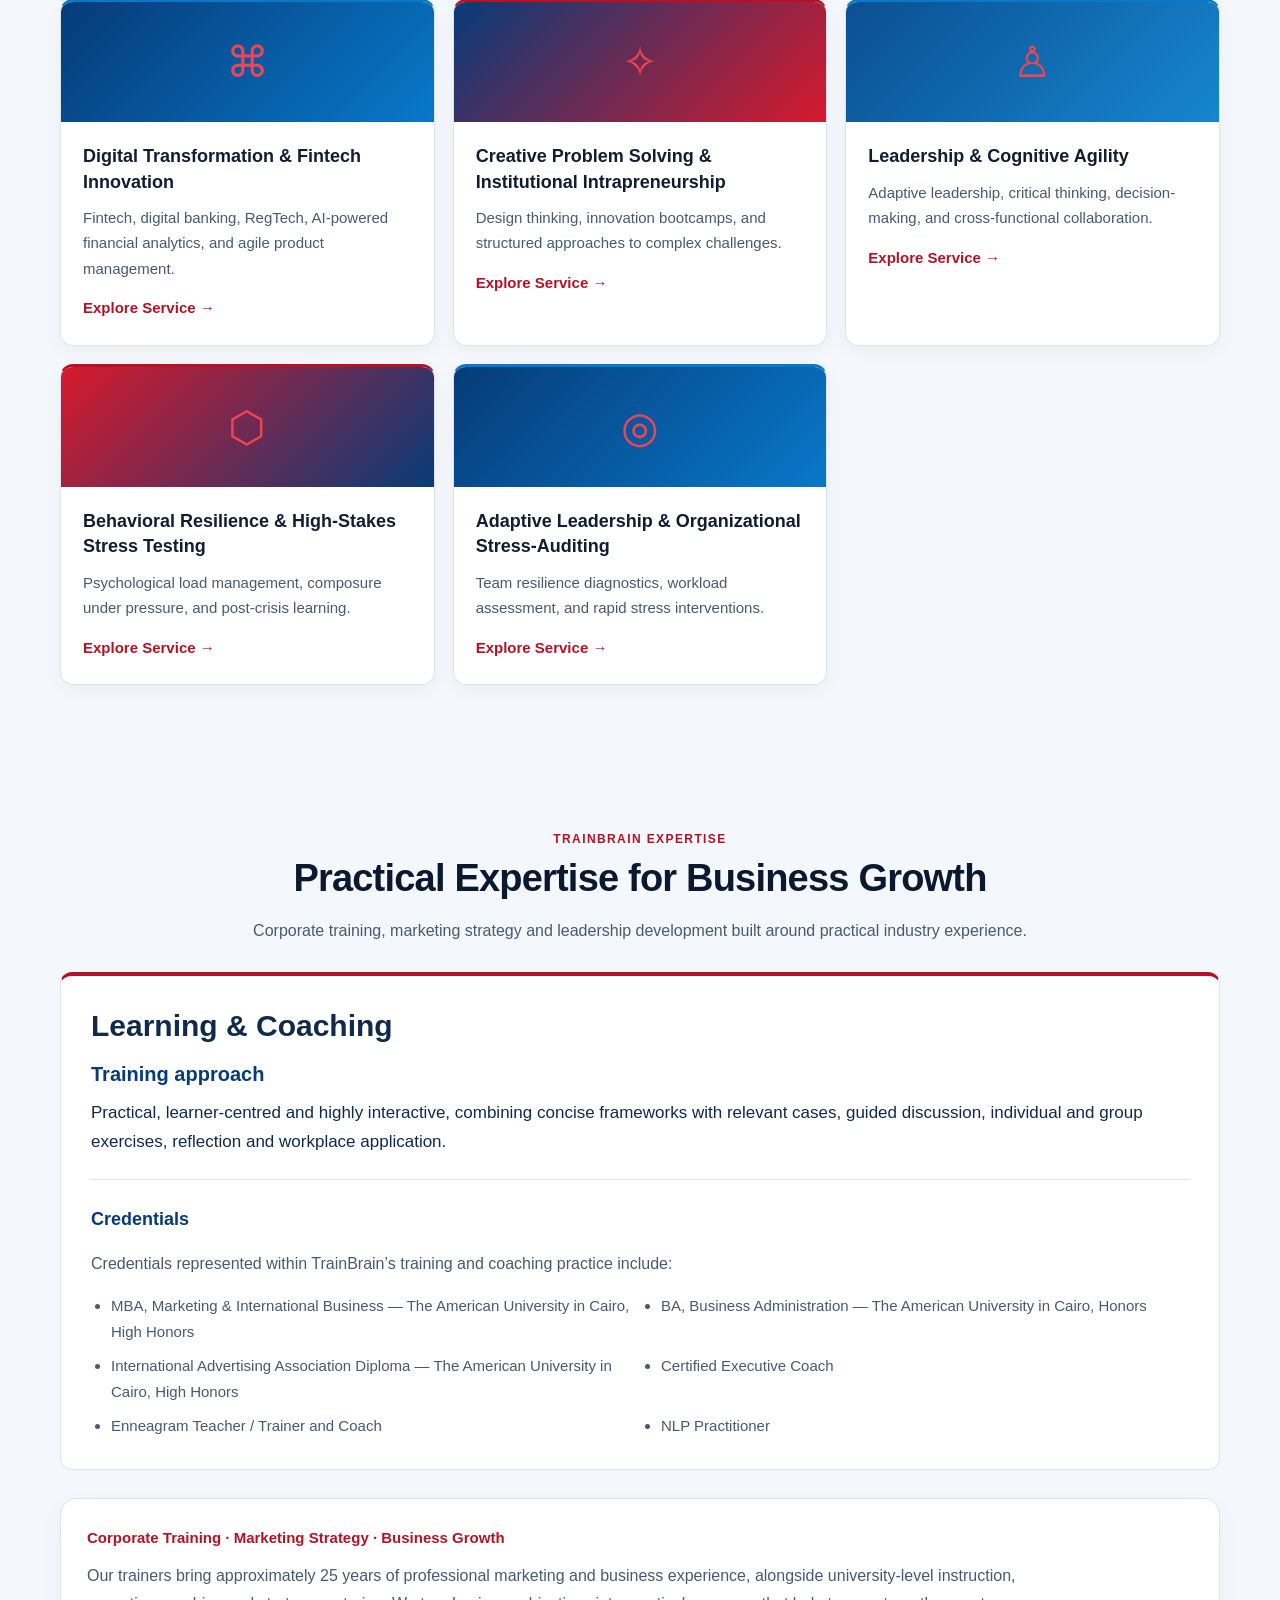
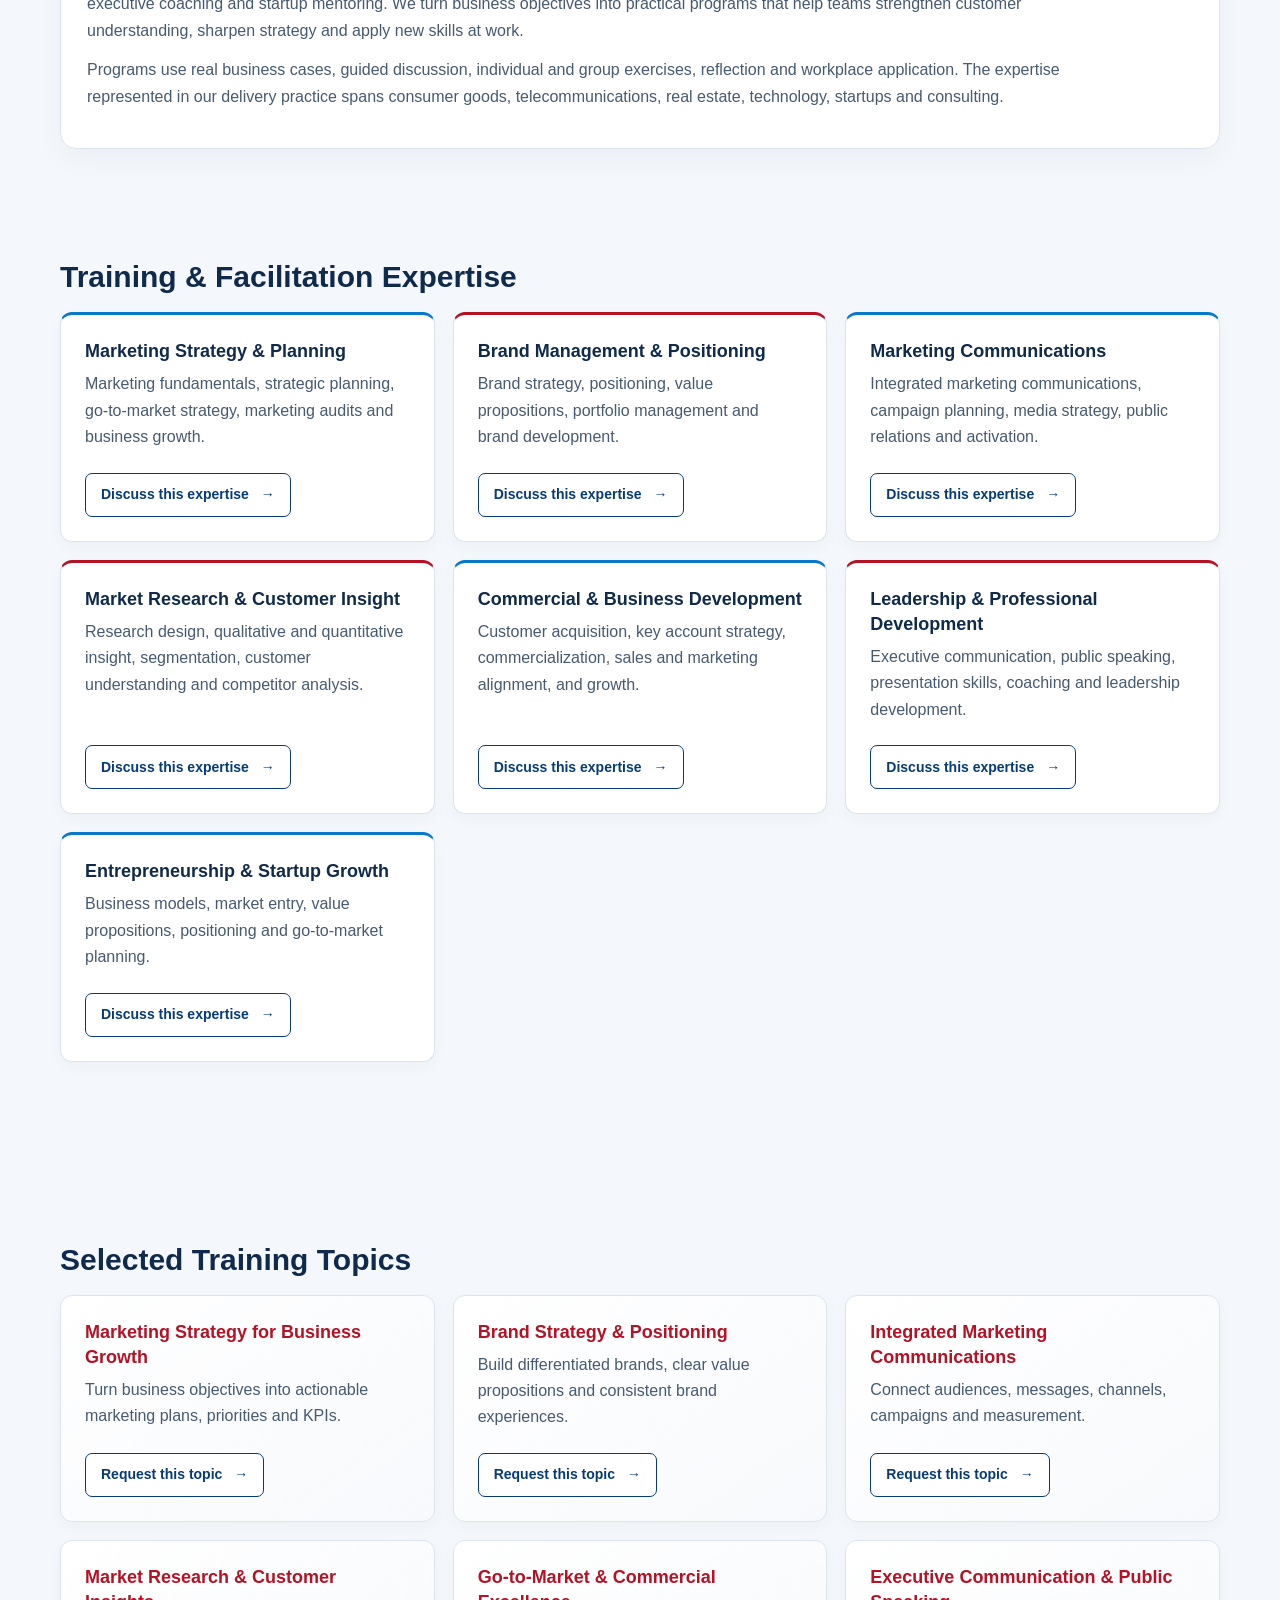
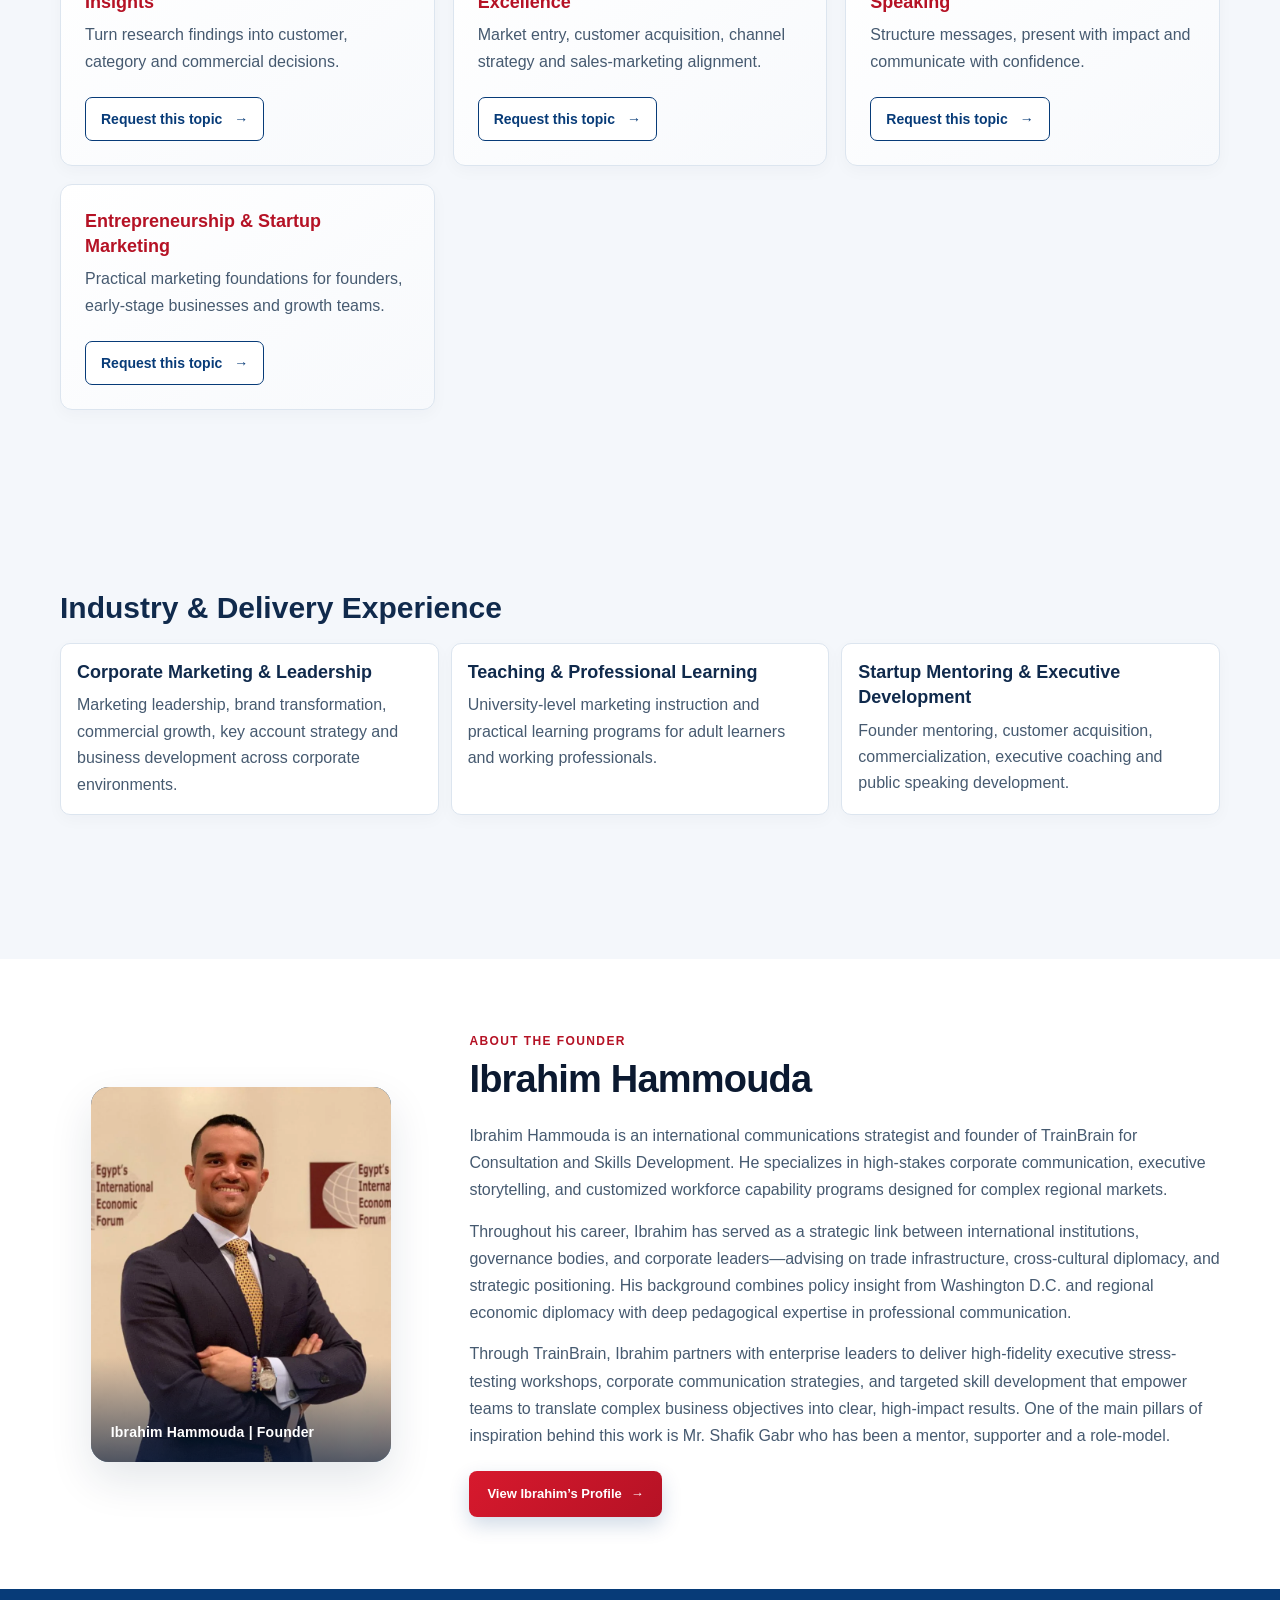
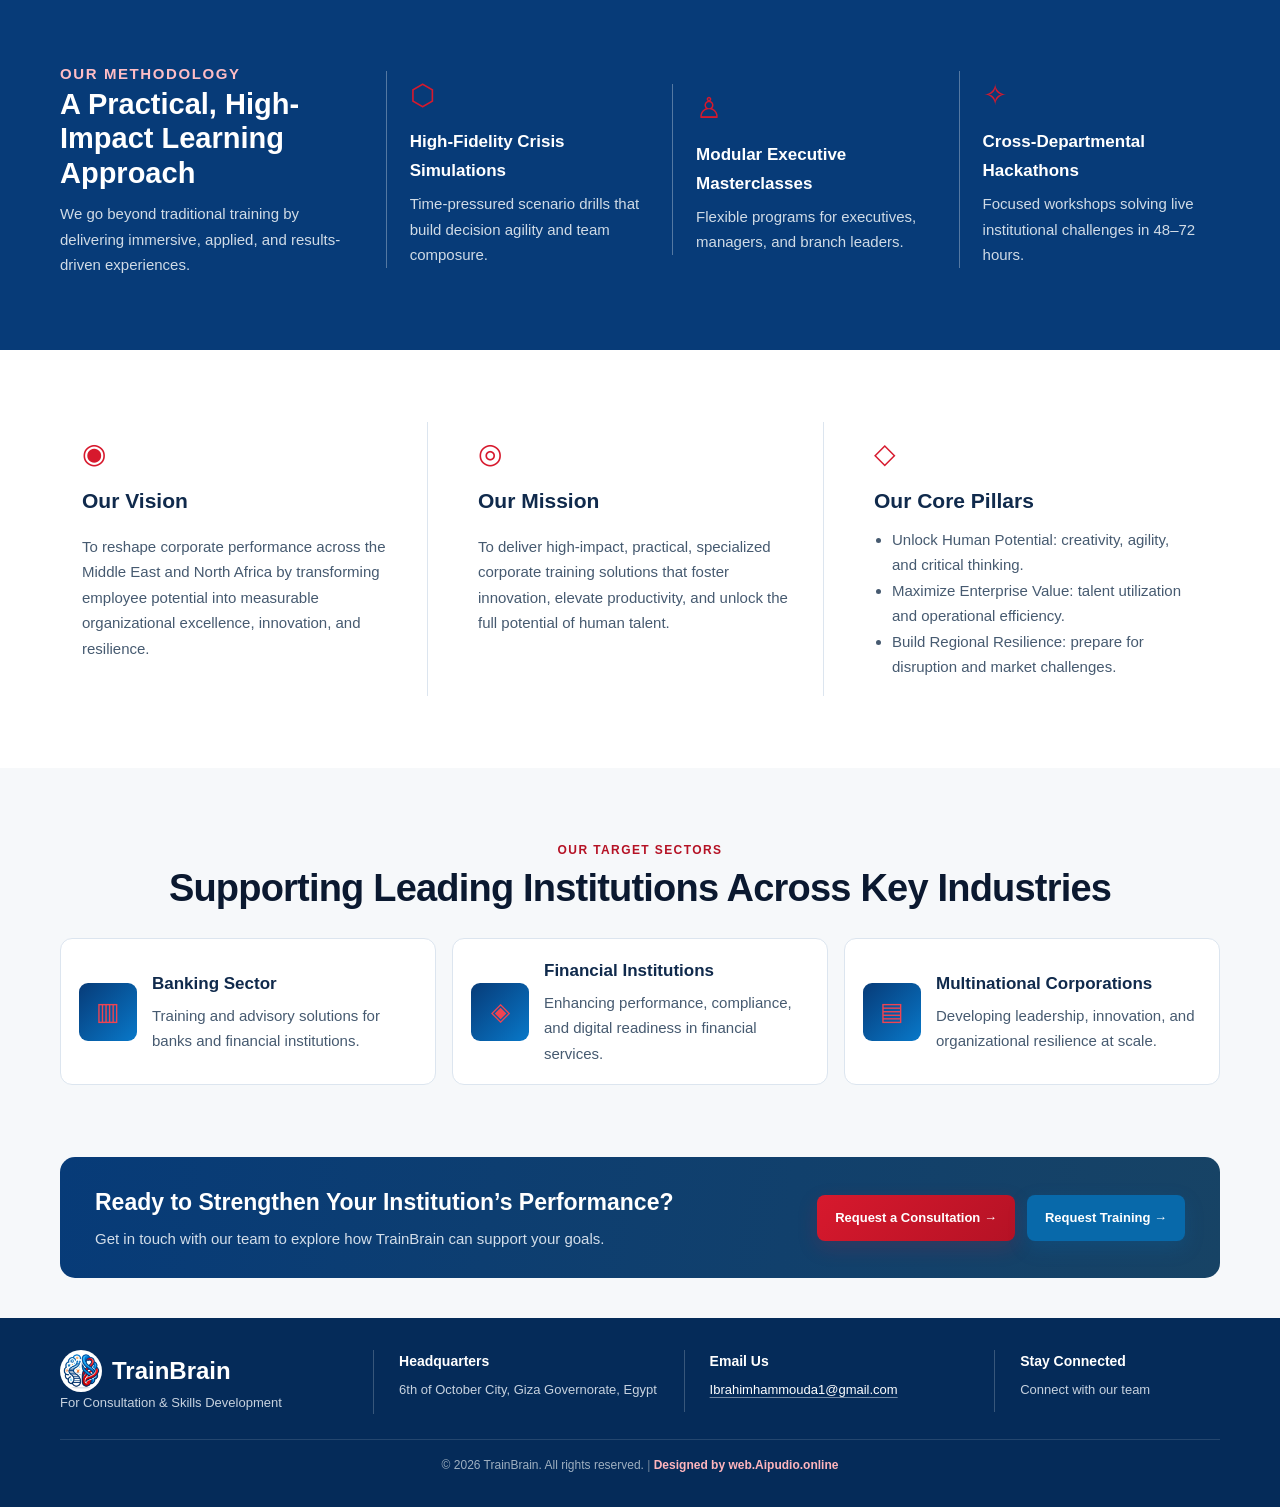
==== commit 93836b7f: "Add files via upload" ====
--- a/index.html
+++ b/index.html
@@ -1,39 +1,41 @@
-<!DOCTYPE html>
-<html lang="en">
-<head>
-<meta charset="UTF-8">
-<meta name="viewport" content="width=device-width, initial-scale=1.0">
-<meta name="description" content="TrainBrain offers corporate training and consultancy in marketing strategy, brand positioning, leadership, communication and startup growth.">
-<title>TrainBrain | Corporate Training &amp; Executive Consultancy</title>
-<meta name="theme-color" content="#073B78">
-<meta name="robots" content="index, follow, max-image-preview:large">
-<link rel="canonical" href="https://trainbrain.aipudio.online/">
-<link rel="icon" type="image/png" href="assets/favicon.png">
-<meta property="og:type" content="website">
-<meta property="og:site_name" content="TrainBrain">
-<meta property="og:title" content="TrainBrain | Corporate Training &amp; Executive Consultancy">
-<meta property="og:description" content="TrainBrain offers corporate training and consultancy in marketing strategy, brand positioning, leadership, communication and startup growth.">
-<meta property="og:url" content="https://trainbrain.aipudio.online/">
-<meta property="og:image" content="https://trainbrain.aipudio.online/assets/trainbrain-logo.webp">
-<meta property="og:image:width" content="530">
-<meta property="og:image:height" content="500">
-<meta property="og:image:alt" content="TrainBrain logo">
-<meta property="og:locale" content="en_US">
-<meta name="twitter:card" content="summary">
-<meta name="twitter:title" content="TrainBrain | Corporate Training &amp; Executive Consultancy">
-<meta name="twitter:description" content="TrainBrain offers corporate training and consultancy in marketing strategy, brand positioning, leadership, communication and startup growth.">
-<link rel="stylesheet" href="css/styles.css">
+<!DOCTYPE html>
+<html lang="en">
+<head>
+<meta charset="UTF-8">
+<meta name="viewport" content="width=device-width, initial-scale=1.0">
+<meta name="description" content="TrainBrain offers corporate training and consultancy in marketing strategy, brand positioning, leadership, communication and startup growth.">
+<title>TrainBrain | Corporate Training &amp; Executive Consultancy</title>
+<meta name="theme-color" content="#073B78">
+<meta name="robots" content="index, follow, max-image-preview:large">
+<link rel="canonical" href="https://trainbrain-eg.com/">
+<link rel="icon" type="image/png" href="assets/favicon.png">
+<meta property="og:type" content="website">
+<meta property="og:site_name" content="TrainBrain">
+<meta property="og:title" content="TrainBrain | Corporate Training &amp; Executive Consultancy">
+<meta property="og:description" content="TrainBrain offers corporate training and consultancy in marketing strategy, brand positioning, leadership, communication and startup growth.">
+<meta property="og:url" content="https://trainbrain-eg.com/">
+<meta property="og:image" content="https://trainbrain-eg.com/assets/trainbrain-logo.webp">
+<meta property="og:image:width" content="530">
+<meta property="og:image:height" content="500">
+<meta property="og:image:alt" content="TrainBrain logo">
+<meta property="og:locale" content="en_US">
+<meta name="twitter:card" content="summary">
+<meta name="twitter:image" content="https://trainbrain-eg.com/assets/trainbrain-logo.webp">
+<meta name="twitter:image:alt" content="TrainBrain logo">
+<meta name="twitter:title" content="TrainBrain | Corporate Training &amp; Executive Consultancy">
+<meta name="twitter:description" content="TrainBrain offers corporate training and consultancy in marketing strategy, brand positioning, leadership, communication and startup growth.">
+<link rel="stylesheet" href="css/styles.css">
 <script type="application/ld+json">
 [
   {
     "@context": "https://schema.org",
     "@type": "Organization",
-    "@id": "https://trainbrain.aipudio.online/#organization",
+    "@id": "https://trainbrain-eg.com/#organization",
     "name": "TrainBrain for Consultation and Skills Development",
-    "url": "https://trainbrain.aipudio.online/",
+    "url": "https://trainbrain-eg.com/",
     "logo": {
       "@type": "ImageObject",
-      "url": "https://trainbrain.aipudio.online/assets/trainbrain-logo.webp"
+      "url": "https://trainbrain-eg.com/assets/trainbrain-logo.webp"
     },
     "email": "mailto:Ibrahimhammouda1@gmail.com",
     "founder": {
@@ -51,15 +53,12 @@
   {
     "@context": "https://schema.org",
     "@type": "ProfessionalService",
-    "@id": "https://trainbrain.aipudio.online/#professionalservice",
+    "@id": "https://trainbrain-eg.com/#professionalservice",
     "name": "TrainBrain for Consultation and Skills Development",
-    "url": "https://trainbrain.aipudio.online/",
-    "image": "https://trainbrain.aipudio.online/assets/trainbrain-logo.webp",
+    "url": "https://trainbrain-eg.com/",
+    "image": "https://trainbrain-eg.com/assets/trainbrain-logo.webp",
     "email": "mailto:Ibrahimhammouda1@gmail.com",
     "description": "TrainBrain delivers corporate training and executive consultancy in marketing strategy, brand positioning, communication, leadership development and startup growth.",
-    "provider": {
-      "@id": "https://trainbrain.aipudio.online/#organization"
-    },
     "areaServed": {
       "@type": "AdministrativeArea",
       "name": "Middle East and North Africa"
@@ -69,88 +68,112 @@
       "addressLocality": "6th of October City",
       "addressRegion": "Giza Governorate",
       "addressCountry": "EG"
+    },
+    "parentOrganization": {
+      "@id": "https://trainbrain-eg.com/#organization"
+    }
+  },
+  {
+    "@context": "https://schema.org",
+    "@type": "WebPage",
+    "@id": "https://trainbrain-eg.com/#webpage",
+    "url": "https://trainbrain-eg.com/",
+    "name": "TrainBrain | Corporate Training & Executive Consultancy",
+    "inLanguage": "en",
+    "about": {
+      "@id": "https://trainbrain-eg.com/#organization"
+    },
+    "mainEntity": {
+      "@id": "https://trainbrain-eg.com/#professionalservice"
     }
   }
 ]
-</script>
-
-</head>
-<body>
-<a class="skip-link" href="#main-content">Skip to content</a>
-<header class="topbar">
-  <div class="container nav">
-    <a class="brand" href="#home"><img class="brand-logo" src="assets/trainbrain-logo.webp" alt="TrainBrain logo"><span>TrainBrain<small>for Consultation &amp; Skills Development</small></span></a>
-    <nav class="navlinks" id="primary-navigation" aria-label="Primary navigation">
-      <a href="#home">Home</a><a href="#about">About Us</a><a href="#services">Services</a><a href="#experts">Our Expertise</a><a href="#founder">Our Founder</a><a href="#method">Our Methodology</a><a href="#sectors">Sectors</a><a href="#contact">Contact Us</a>
-    </nav>
-    <div class="navtools"><button class="menu-toggle" id="menuToggle" type="button" aria-expanded="false" aria-controls="primary-navigation" aria-label="Open navigation"><span class="menu-icon" aria-hidden="true"></span></button><a class="btn" href="mailto:Ibrahimhammouda1@gmail.com?subject=Consultation%20Request">Request a Consultation →</a><a class="btn btn-training" href="mailto:Ibrahimhammouda1@gmail.com?subject=Training%20Request">Request Training →</a></div>
-  </div>
-</header>
-<main id="main-content">
-<section class="hero" id="home"><div class="container hero-grid">
-  <div><p class="eyebrow">Executive Consultation &amp; Skills Development</p>
-  <h1>Building Resilient, Agile &amp; Future-Ready Financial Institutions</h1>
-  <p>Executive training and consultancy solutions that integrate digital transformation, innovation, leadership, and behavioral resilience to drive institutional performance in a rapidly changing financial landscape.</p>
-  <div class="actions"><a class="btn" href="#services">Explore Our Services →</a><a class="btn btn-outline" href="#about">About TrainBrain</a></div></div>
-  <div class="hero-art" aria-hidden="true"><div class="tower t2"></div><div class="tower t1"></div><div class="orbit"><span>✺</span></div><div class="arttag">Strategic thinking. Measurable impact.</div></div>
-</div></section>
-<div class="proof"><div class="container proofgrid">
-  <div class="proofitem"><span class="prooficon">♙</span><div><strong>Executive-Level Expertise</strong><small>Tailored for the Financial Sector</small></div></div>
-  <div class="proofitem"><span class="prooficon">◇</span><div><strong>Practical &amp; High-Impact Programs</strong><small>From Strategy to Execution</small></div></div>
-  <div class="proofitem"><span class="prooficon">⬡</span><div><strong>Resilience &amp; Performance</strong><small>For High-Stakes Environments</small></div></div>
-</div></div>
-<section id="about"><div class="container about">
-  <div class="visual"><img class="visual-logo" src="assets/trainbrain-logo.webp" alt="TrainBrain official emblem"></div>
-  <div><p class="sectiontag">About TrainBrain</p><h2 class="sectiontitle">Executive Consultancy &amp; Skills Development</h2>
-  <p>TrainBrain is an executive-level corporate consultancy and skills development firm headquartered in Giza, Egypt. We specialize in transforming institutional workforce capability across the financial, banking, and multinational corporate sectors.</p>
-  <p class="muted">By integrating cutting-edge financial technology, human-centered innovation frameworks, and high-fidelity stress-testing methodologies, we build institutional resilience, operational agility, and cognitive adaptability.</p>
-  <a class="textlink" href="#contact">Learn More About Us →</a></div>
-</div></section>
-<section class="services" id="services"><div class="container"><div class="center"><p class="sectiontag">Our Core Service Offerings</p><h2 class="sectiontitle">Specialized Solutions for the Financial &amp; Corporate Sectors</h2><p class="muted">A comprehensive suite of programs that strengthen people, processes, and performance.</p></div>
-<div class="servicegrid">
-  <article class="service"><div class="servicevisual">⌘</div><div class="servicebody"><h3>Digital Transformation &amp; Fintech Innovation</h3><p>Fintech, digital banking, RegTech, AI-powered financial analytics, and agile product management.</p><a href="#contact">Explore Service →</a></div></article>
-  <article class="service"><div class="servicevisual">✧</div><div class="servicebody"><h3>Creative Problem Solving &amp; Institutional Intrapreneurship</h3><p>Design thinking, innovation bootcamps, and structured approaches to complex challenges.</p><a href="#contact">Explore Service →</a></div></article>
-  <article class="service"><div class="servicevisual">♙</div><div class="servicebody"><h3>Leadership &amp; Cognitive Agility</h3><p>Adaptive leadership, critical thinking, decision-making, and cross-functional collaboration.</p><a href="#contact">Explore Service →</a></div></article>
-  <article class="service"><div class="servicevisual">⬡</div><div class="servicebody"><h3>Behavioral Resilience &amp; High-Stakes Stress Testing</h3><p>Psychological load management, composure under pressure, and post-crisis learning.</p><a href="#contact">Explore Service →</a></div></article>
-  <article class="service"><div class="servicevisual">◎</div><div class="servicebody"><h3>Adaptive Leadership &amp; Organizational Stress-Auditing</h3><p>Team resilience diagnostics, workload assessment, and rapid stress interventions.</p><a href="#contact">Explore Service →</a></div></article>
-</div></div></section>
+</script>
+
+</head>
+<body>
+<a class="skip-link" href="#main-content">Skip to content</a>
+<header class="topbar">
+  <div class="container nav">
+    <a class="brand" href="#home"><img class="brand-logo" src="assets/trainbrain-logo.webp" alt="TrainBrain logo"><span>TrainBrain<small>for Consultation &amp; Skills Development</small></span></a>
+    <nav class="navlinks" id="primary-navigation" aria-label="Primary navigation">
+      <a href="#home">Home</a><a href="#about">About Us</a><a href="#services">Services</a><a href="#experts">Our Expertise</a><a href="#founder">Our Founder</a><a href="#method">Our Methodology</a><a href="#sectors">Sectors</a><a href="#contact">Contact Us</a>
+    </nav>
+    <div class="navtools"><button class="menu-toggle" id="menuToggle" type="button" aria-expanded="false" aria-controls="primary-navigation" aria-label="Open navigation"><span class="menu-icon" aria-hidden="true"></span></button><a class="btn" href="mailto:Ibrahimhammouda1@gmail.com?subject=Consultation%20Request">Request a Consultation →</a><a class="btn btn-training" href="mailto:Ibrahimhammouda1@gmail.com?subject=Training%20Request">Request Training →</a></div>
+  </div>
+</header>
+<main id="main-content">
+<section class="hero" id="home"><div class="container hero-grid">
+  <div><p class="eyebrow">Executive Consultation &amp; Skills Development</p>
+  <h1>Building Resilient, Agile &amp; Future-Ready Financial Institutions</h1>
+  <p>Executive training and consultancy solutions that integrate digital transformation, innovation, leadership, and behavioral resilience to drive institutional performance in a rapidly changing financial landscape.</p>
+  <div class="actions"><a class="btn" href="#services">Explore Our Services →</a><a class="btn btn-outline" href="#about">About TrainBrain</a></div></div>
+  <div class="hero-art" aria-hidden="true"><div class="tower t2"></div><div class="tower t1"></div><div class="orbit"><span>✺</span></div><div class="arttag">Strategic thinking. Measurable impact.</div></div>
+</div></section>
+<div class="proof"><div class="container proofgrid">
+  <div class="proofitem"><span class="prooficon">♙</span><div><strong>Executive-Level Expertise</strong><small>Tailored for the Financial Sector</small></div></div>
+  <div class="proofitem"><span class="prooficon">◇</span><div><strong>Practical &amp; High-Impact Programs</strong><small>From Strategy to Execution</small></div></div>
+  <div class="proofitem"><span class="prooficon">⬡</span><div><strong>Resilience &amp; Performance</strong><small>For High-Stakes Environments</small></div></div>
+</div></div>
+<section id="about"><div class="container about">
+  <div class="visual"><img class="visual-logo" src="assets/trainbrain-logo.webp" alt="TrainBrain official emblem"></div>
+  <div><p class="sectiontag">About TrainBrain</p><h2 class="sectiontitle">Executive Consultancy &amp; Skills Development</h2>
+  <p>TrainBrain is an executive-level corporate consultancy and skills development firm headquartered in Giza, Egypt. We specialize in transforming institutional workforce capability across the financial, banking, and multinational corporate sectors.</p>
+  <p class="muted">By integrating cutting-edge financial technology, human-centered innovation frameworks, and high-fidelity stress-testing methodologies, we build institutional resilience, operational agility, and cognitive adaptability.</p>
+  <a class="textlink" href="#contact">Learn More About Us →</a></div>
+</div></section>
+<section class="services" id="services"><div class="container"><div class="center"><p class="sectiontag">Our Core Service Offerings</p><h2 class="sectiontitle">Specialized Solutions for the Financial &amp; Corporate Sectors</h2><p class="muted">A comprehensive suite of programs that strengthen people, processes, and performance.</p></div>
+<div class="servicegrid">
+  <article class="service"><div class="servicevisual">⌘</div><div class="servicebody"><h3>Digital Transformation &amp; Fintech Innovation</h3><p>Fintech, digital banking, RegTech, AI-powered financial analytics, and agile product management.</p><a href="#contact">Explore Service →</a></div></article>
+  <article class="service"><div class="servicevisual">✧</div><div class="servicebody"><h3>Creative Problem Solving &amp; Institutional Intrapreneurship</h3><p>Design thinking, innovation bootcamps, and structured approaches to complex challenges.</p><a href="#contact">Explore Service →</a></div></article>
+  <article class="service"><div class="servicevisual">♙</div><div class="servicebody"><h3>Leadership &amp; Cognitive Agility</h3><p>Adaptive leadership, critical thinking, decision-making, and cross-functional collaboration.</p><a href="#contact">Explore Service →</a></div></article>
+  <article class="service"><div class="servicevisual">⬡</div><div class="servicebody"><h3>Behavioral Resilience &amp; High-Stakes Stress Testing</h3><p>Psychological load management, composure under pressure, and post-crisis learning.</p><a href="#contact">Explore Service →</a></div></article>
+  <article class="service"><div class="servicevisual">◎</div><div class="servicebody"><h3>Adaptive Leadership &amp; Organizational Stress-Auditing</h3><p>Team resilience diagnostics, workload assessment, and rapid stress interventions.</p><a href="#contact">Explore Service →</a></div></article>
+</div></div></section>
 <section class="experts" id="experts" aria-labelledby="expert-title">
   <div class="container">
     <div class="center expert-heading"><p class="sectiontag">TrainBrain Expertise</p><h2 class="sectiontitle" id="expert-title">Practical Expertise for Business Growth</h2><p class="muted">Corporate training, marketing strategy and leadership development built around practical industry experience.</p></div>
+      <section id="learning-coaching" class="expert-block credentials" aria-labelledby="credentials-title"><h3 id="credentials-title">Learning &amp; Coaching</h3>
+        <h4 class="approach-title">Training approach</h4>
+        <p class="training-approach">Practical, learner-centred and highly interactive, combining concise frameworks with relevant cases, guided discussion, individual and group exercises, reflection and workplace application.</p>
+        <h4 class="credentials-subtitle">Credentials</h4>
+        <p>Credentials represented within TrainBrain’s training and coaching practice include:</p>
+        <ul>
+          <li>MBA, Marketing &amp; International Business — The American University in Cairo, High Honors</li>
+          <li>BA, Business Administration — The American University in Cairo, Honors</li>
+          <li>International Advertising Association Diploma — The American University in Cairo, High Honors</li>
+          <li>Certified Executive Coach</li><li>Enneagram Teacher / Trainer and Coach</li><li>NLP Practitioner</li>
+        </ul>
+      </section>
     <div class="company-profile-summary">
       <p class="expert-role">Corporate Training · Marketing Strategy · Business Growth</p>
-      <p>TrainBrain’s delivery expertise draws on more than 25 years of professional marketing and business experience, university-level instruction, executive coaching and startup mentoring. We turn business objectives into practical programs that help teams strengthen customer understanding, sharpen strategy and apply new skills at work.</p>
+      <p>Our trainers bring approximately 25 years of professional marketing and business experience, alongside university-level instruction, executive coaching and startup mentoring. We turn business objectives into practical programs that help teams strengthen customer understanding, sharpen strategy and apply new skills at work.</p>
       <p>Programs use real business cases, guided discussion, individual and group exercises, reflection and workplace application. The expertise represented in our delivery practice spans consumer goods, telecommunications, real estate, technology, startups and consulting.</p>
-      <div class="expert-stats" aria-label="TrainBrain practice highlights">
-        <div><strong>25+ years</strong><span>Professional marketing and business experience</span></div>
-        <div><strong>250+ startups</strong><span>Founder mentoring experience</span></div>
-        <div><strong>800+ hours</strong><span>Coaching and mentoring experience</span></div>
-        <div><strong>Practical learning</strong><span>Programs for adult learners and professionals</span></div>
-      </div>
+
     </div>
 
     <div class="expert-content">
       <section class="expert-block" aria-labelledby="expertise-title"><h3 id="expertise-title">Training &amp; Facilitation Expertise</h3>
         <div class="expert-card-grid">
-          <article class="expert-card"><h4>Marketing Strategy &amp; Planning</h4><p>Marketing fundamentals, strategic planning, go-to-market strategy, marketing audits and business growth.</p></article>
-          <article class="expert-card"><h4>Brand Management &amp; Positioning</h4><p>Brand strategy, positioning, value propositions, portfolio management and brand development.</p></article>
-          <article class="expert-card"><h4>Marketing Communications</h4><p>Integrated marketing communications, campaign planning, media strategy, public relations and activation.</p></article>
-          <article class="expert-card"><h4>Market Research &amp; Customer Insight</h4><p>Research design, qualitative and quantitative insight, segmentation, customer understanding and competitor analysis.</p></article>
-          <article class="expert-card"><h4>Commercial &amp; Business Development</h4><p>Customer acquisition, key account strategy, commercialization, sales and marketing alignment, and growth.</p></article>
-          <article class="expert-card"><h4>Leadership &amp; Professional Development</h4><p>Executive communication, public speaking, presentation skills, coaching and leadership development.</p></article>
-          <article class="expert-card"><h4>Entrepreneurship &amp; Startup Growth</h4><p>Business models, market entry, value propositions, positioning and go-to-market planning.</p></article>
+          <article class="expert-card"><h4>Marketing Strategy &amp; Planning</h4><p>Marketing fundamentals, strategic planning, go-to-market strategy, marketing audits and business growth.</p><a class="card-button" href="mailto:Ibrahimhammouda1@gmail.com?subject=Training%20enquiry%3A%20Marketing%20Strategy%20%26%20Planning" aria-label="Discuss this expertise: Marketing Strategy &amp; Planning">Discuss this expertise <span aria-hidden="true">→</span></a></article>
+          <article class="expert-card"><h4>Brand Management &amp; Positioning</h4><p>Brand strategy, positioning, value propositions, portfolio management and brand development.</p><a class="card-button" href="mailto:Ibrahimhammouda1@gmail.com?subject=Training%20enquiry%3A%20Brand%20Management%20%26%20Positioning" aria-label="Discuss this expertise: Brand Management &amp; Positioning">Discuss this expertise <span aria-hidden="true">→</span></a></article>
+          <article class="expert-card"><h4>Marketing Communications</h4><p>Integrated marketing communications, campaign planning, media strategy, public relations and activation.</p><a class="card-button" href="mailto:Ibrahimhammouda1@gmail.com?subject=Training%20enquiry%3A%20Marketing%20Communications" aria-label="Discuss this expertise: Marketing Communications">Discuss this expertise <span aria-hidden="true">→</span></a></article>
+          <article class="expert-card"><h4>Market Research &amp; Customer Insight</h4><p>Research design, qualitative and quantitative insight, segmentation, customer understanding and competitor analysis.</p><a class="card-button" href="mailto:Ibrahimhammouda1@gmail.com?subject=Training%20enquiry%3A%20Market%20Research%20%26%20Customer%20Insight" aria-label="Discuss this expertise: Market Research &amp; Customer Insight">Discuss this expertise <span aria-hidden="true">→</span></a></article>
+          <article class="expert-card"><h4>Commercial &amp; Business Development</h4><p>Customer acquisition, key account strategy, commercialization, sales and marketing alignment, and growth.</p><a class="card-button" href="mailto:Ibrahimhammouda1@gmail.com?subject=Training%20enquiry%3A%20Commercial%20%26%20Business%20Development" aria-label="Discuss this expertise: Commercial &amp; Business Development">Discuss this expertise <span aria-hidden="true">→</span></a></article>
+          <article class="expert-card"><h4>Leadership &amp; Professional Development</h4><p>Executive communication, public speaking, presentation skills, coaching and leadership development.</p><a class="card-button" href="mailto:Ibrahimhammouda1@gmail.com?subject=Training%20enquiry%3A%20Leadership%20%26%20Professional%20Development" aria-label="Discuss this expertise: Leadership &amp; Professional Development">Discuss this expertise <span aria-hidden="true">→</span></a></article>
+          <article class="expert-card"><h4>Entrepreneurship &amp; Startup Growth</h4><p>Business models, market entry, value propositions, positioning and go-to-market planning.</p><a class="card-button" href="mailto:Ibrahimhammouda1@gmail.com?subject=Training%20enquiry%3A%20Entrepreneurship%20%26%20Startup%20Growth" aria-label="Discuss this expertise: Entrepreneurship &amp; Startup Growth">Discuss this expertise <span aria-hidden="true">→</span></a></article>
         </div>
       </section>
 
       <section class="expert-block" aria-labelledby="topics-title"><h3 id="topics-title">Selected Training Topics</h3>
         <div class="topic-grid">
-          <article><h4>Marketing Strategy for Business Growth</h4><p>Turn business objectives into actionable marketing plans, priorities and KPIs.</p></article>
-          <article><h4>Brand Strategy &amp; Positioning</h4><p>Build differentiated brands, clear value propositions and consistent brand experiences.</p></article>
-          <article><h4>Integrated Marketing Communications</h4><p>Connect audiences, messages, channels, campaigns and measurement.</p></article>
-          <article><h4>Market Research &amp; Customer Insights</h4><p>Turn research findings into customer, category and commercial decisions.</p></article>
-          <article><h4>Go-to-Market &amp; Commercial Excellence</h4><p>Market entry, customer acquisition, channel strategy and sales-marketing alignment.</p></article>
-          <article><h4>Executive Communication &amp; Public Speaking</h4><p>Structure messages, present with impact and communicate with confidence.</p></article>
-          <article><h4>Entrepreneurship &amp; Startup Marketing</h4><p>Practical marketing foundations for founders, early-stage businesses and growth teams.</p></article>
+          <article><h4>Marketing Strategy for Business Growth</h4><p>Turn business objectives into actionable marketing plans, priorities and KPIs.</p><a class="card-button" href="mailto:Ibrahimhammouda1@gmail.com?subject=Training%20topic%20enquiry%3A%20Marketing%20Strategy%20for%20Business%20Growth" aria-label="Request this topic: Marketing Strategy for Business Growth">Request this topic <span aria-hidden="true">→</span></a></article>
+          <article><h4>Brand Strategy &amp; Positioning</h4><p>Build differentiated brands, clear value propositions and consistent brand experiences.</p><a class="card-button" href="mailto:Ibrahimhammouda1@gmail.com?subject=Training%20topic%20enquiry%3A%20Brand%20Strategy%20%26%20Positioning" aria-label="Request this topic: Brand Strategy &amp; Positioning">Request this topic <span aria-hidden="true">→</span></a></article>
+          <article><h4>Integrated Marketing Communications</h4><p>Connect audiences, messages, channels, campaigns and measurement.</p><a class="card-button" href="mailto:Ibrahimhammouda1@gmail.com?subject=Training%20topic%20enquiry%3A%20Integrated%20Marketing%20Communications" aria-label="Request this topic: Integrated Marketing Communications">Request this topic <span aria-hidden="true">→</span></a></article>
+          <article><h4>Market Research &amp; Customer Insights</h4><p>Turn research findings into customer, category and commercial decisions.</p><a class="card-button" href="mailto:Ibrahimhammouda1@gmail.com?subject=Training%20topic%20enquiry%3A%20Market%20Research%20%26%20Customer%20Insights" aria-label="Request this topic: Market Research &amp; Customer Insights">Request this topic <span aria-hidden="true">→</span></a></article>
+          <article><h4>Go-to-Market &amp; Commercial Excellence</h4><p>Market entry, customer acquisition, channel strategy and sales-marketing alignment.</p><a class="card-button" href="mailto:Ibrahimhammouda1@gmail.com?subject=Training%20topic%20enquiry%3A%20Go-to-Market%20%26%20Commercial%20Excellence" aria-label="Request this topic: Go-to-Market &amp; Commercial Excellence">Request this topic <span aria-hidden="true">→</span></a></article>
+          <article><h4>Executive Communication &amp; Public Speaking</h4><p>Structure messages, present with impact and communicate with confidence.</p><a class="card-button" href="mailto:Ibrahimhammouda1@gmail.com?subject=Training%20topic%20enquiry%3A%20Executive%20Communication%20%26%20Public%20Speaking" aria-label="Request this topic: Executive Communication &amp; Public Speaking">Request this topic <span aria-hidden="true">→</span></a></article>
+          <article><h4>Entrepreneurship &amp; Startup Marketing</h4><p>Practical marketing foundations for founders, early-stage businesses and growth teams.</p><a class="card-button" href="mailto:Ibrahimhammouda1@gmail.com?subject=Training%20topic%20enquiry%3A%20Entrepreneurship%20%26%20Startup%20Marketing" aria-label="Request this topic: Entrepreneurship &amp; Startup Marketing">Request this topic <span aria-hidden="true">→</span></a></article>
         </div>
       </section>
 
@@ -162,56 +185,46 @@
         </div>
       </section>
 
-      <section class="expert-block credentials" aria-labelledby="credentials-title"><h3 id="credentials-title">Learning &amp; Coaching Credentials</h3>
-        <p>Credentials represented within TrainBrain’s training and coaching practice include:</p>
-        <ul>
-          <li>MBA, Marketing &amp; International Business — The American University in Cairo, High Honors</li>
-          <li>BA, Business Administration — The American University in Cairo, Honors</li>
-          <li>International Advertising Association Diploma — The American University in Cairo, High Honors</li>
-          <li>Associate Certified Coach (ACC) — International Coaching Federation, 2025</li>
-          <li>Certified Executive Coach</li><li>Enneagram Teacher / Trainer and Coach</li><li>NLP Practitioner</li>
-        </ul>
-        <p class="training-approach"><strong>Training approach:</strong> Practical, learner-centred and highly interactive, combining concise frameworks with relevant cases, guided discussion, individual and group exercises, reflection and workplace application.</p>
-      </section>
+
     </div>
   </div>
 </section>
-<section class="founder" id="founder" aria-labelledby="founder-title"><div class="container founder-grid">
-  <figure class="founder-portrait"><img src="assets/ibrahim-hammouda.webp" alt="Portrait of Ibrahim Hammouda at an event" width="1280" height="960" loading="lazy" decoding="async"><figcaption>Ibrahim Hammouda | Founder</figcaption></figure>
-  <div class="founder-copy"><p class="sectiontag">About the Founder</p><h2 class="sectiontitle" id="founder-title">Ibrahim Hammouda</h2>
-  <p>Ibrahim Hammouda is an international communications strategist and founder of TrainBrain for Consultation and Skills Development. He specializes in high-stakes corporate communication, executive storytelling, and customized workforce capability programs designed for complex regional markets.</p>
-  <p>Throughout his career, Ibrahim has served as a strategic link between international institutions, governance bodies, and corporate leaders—advising on trade infrastructure, cross-cultural diplomacy, and strategic positioning. His background combines policy insight from Washington D.C. and regional economic diplomacy with deep pedagogical expertise in professional communication.</p>
-  <p>Through TrainBrain, Ibrahim partners with enterprise leaders to deliver high-fidelity executive stress-testing workshops, corporate communication strategies, and targeted skill development that empower teams to translate complex business objectives into clear, high-impact results. One of the main pillars of inspiration behind this work is Mr. Shafik Gabr who has been a mentor, supporter and a role-model.</p>
-  <a class="btn founder-link" href="https://www.eastwestdialogue.org/ibrahim-hammouda/" target="_blank" rel="noopener noreferrer" aria-label="View Ibrahim Hammouda's profile on East-West Dialogue"><span>View Ibrahim’s Profile</span><span aria-hidden="true">→</span></a></div>
-</div></section>
-<section class="method" id="method"><div class="container methodgrid">
-  <div class="methodintro"><p class="eyebrow">Our Methodology</p><h2>A Practical, High-Impact Learning Approach</h2><p>We go beyond traditional training by delivering immersive, applied, and results-driven experiences.</p></div>
-  <div class="methoditem"><span class="ico">⬡</span><strong>High-Fidelity Crisis Simulations</strong><p>Time-pressured scenario drills that build decision agility and team composure.</p></div>
-  <div class="methoditem"><span class="ico">♙</span><strong>Modular Executive Masterclasses</strong><p>Flexible programs for executives, managers, and branch leaders.</p></div>
-  <div class="methoditem"><span class="ico">✧</span><strong>Cross-Departmental Hackathons</strong><p>Focused workshops solving live institutional challenges in 48–72 hours.</p></div>
-</div></section>
-<section><div class="container valuesgrid">
-  <div class="valuebox"><div class="valueicon">◉</div><h3>Our Vision</h3><p>To reshape corporate performance across the Middle East and North Africa by transforming employee potential into measurable organizational excellence, innovation, and resilience.</p></div>
-  <div class="valuebox"><div class="valueicon">◎</div><h3>Our Mission</h3><p>To deliver high-impact, practical, specialized corporate training solutions that foster innovation, elevate productivity, and unlock the full potential of human talent.</p></div>
-  <div class="valuebox"><div class="valueicon">◇</div><h3>Our Core Pillars</h3><ul><li>Unlock Human Potential: creativity, agility, and critical thinking.</li><li>Maximize Enterprise Value: talent utilization and operational efficiency.</li><li>Build Regional Resilience: prepare for disruption and market challenges.</li></ul></div>
-</div></section>
-<section class="sectors" id="sectors"><div class="container"><div class="center"><p class="sectiontag">Our Target Sectors</p><h2 class="sectiontitle">Supporting Leading Institutions Across Key Industries</h2></div>
-<div class="sectorgrid"><div class="sector"><div class="sectoricon">▥</div><div><h3>Banking Sector</h3><p>Training and advisory solutions for banks and financial institutions.</p></div></div>
-<div class="sector"><div class="sectoricon">◈</div><div><h3>Financial Institutions</h3><p>Enhancing performance, compliance, and digital readiness in financial services.</p></div></div>
-<div class="sector"><div class="sectoricon">▤</div><div><h3>Multinational Corporations</h3><p>Developing leadership, innovation, and organizational resilience at scale.</p></div></div></div></div></section>
-<section class="cta" id="contact"><div class="container ctainner"><div><h2>Ready to Strengthen Your Institution’s Performance?</h2><p>Get in touch with our team to explore how TrainBrain can support your goals.</p></div><div class="actions"><a class="btn" href="mailto:Ibrahimhammouda1@gmail.com?subject=Consultation%20Request">Request a Consultation →</a><a class="btn btn-training" href="mailto:Ibrahimhammouda1@gmail.com?subject=Training%20Request">Request Training →</a></div></div></section>
-</main>
-<footer><div class="container"><div class="footergrid">
-  <div class="footcol"><div class="footbrand"><img src="assets/trainbrain-logo.webp" alt="TrainBrain logo"> <span>TrainBrain</span></div><p>For Consultation &amp; Skills Development</p></div>
-  <div class="footcol"><strong>Headquarters</strong><p>6th of October City, Giza Governorate, Egypt</p></div>
-  <div class="footcol"><strong>Email Us</strong><p><a class="footer-email" href="mailto:Ibrahimhammouda1@gmail.com">Ibrahimhammouda1@gmail.com</a></p></div>
-  <div class="footcol"><strong>Stay Connected</strong><p>Connect with our team</p></div>
-</div><div class="copyright">
-  © <span id="year"></span> TrainBrain. <span>All rights reserved.</span>
-  <span class="credit-separator"> | </span>
-  <span class="site-credit"
-    >Designed by web.Aipudio.online</span>
-</div></div></footer>
-<script src="js/site.js" defer></script>
-</body>
-</html>
+<section class="founder" id="founder" aria-labelledby="founder-title"><div class="container founder-grid">
+  <figure class="founder-portrait"><img src="assets/ibrahim-hammouda.webp" alt="Portrait of Ibrahim Hammouda at an event" width="1280" height="960" loading="lazy" decoding="async"><figcaption>Ibrahim Hammouda | Founder</figcaption></figure>
+  <div class="founder-copy"><p class="sectiontag">About the Founder</p><h2 class="sectiontitle" id="founder-title">Ibrahim Hammouda</h2>
+  <p>Ibrahim Hammouda is an international communications strategist and founder of TrainBrain for Consultation and Skills Development. He specializes in high-stakes corporate communication, executive storytelling, and customized workforce capability programs designed for complex regional markets.</p>
+  <p>Throughout his career, Ibrahim has served as a strategic link between international institutions, governance bodies, and corporate leaders—advising on trade infrastructure, cross-cultural diplomacy, and strategic positioning. His background combines policy insight from Washington D.C. and regional economic diplomacy with deep pedagogical expertise in professional communication.</p>
+  <p>Through TrainBrain, Ibrahim partners with enterprise leaders to deliver high-fidelity executive stress-testing workshops, corporate communication strategies, and targeted skill development that empower teams to translate complex business objectives into clear, high-impact results. One of the main pillars of inspiration behind this work is Mr. Shafik Gabr who has been a mentor, supporter and a role-model.</p>
+  <a class="btn founder-link" href="https://www.eastwestdialogue.org/ibrahim-hammouda/" target="_blank" rel="noopener noreferrer" aria-label="View Ibrahim Hammouda's profile on East-West Dialogue"><span>View Ibrahim’s Profile</span><span aria-hidden="true">→</span></a></div>
+</div></section>
+<section class="method" id="method"><div class="container methodgrid">
+  <div class="methodintro"><p class="eyebrow">Our Methodology</p><h2>A Practical, High-Impact Learning Approach</h2><p>We go beyond traditional training by delivering immersive, applied, and results-driven experiences.</p></div>
+  <div class="methoditem"><span class="ico">⬡</span><strong>High-Fidelity Crisis Simulations</strong><p>Time-pressured scenario drills that build decision agility and team composure.</p></div>
+  <div class="methoditem"><span class="ico">♙</span><strong>Modular Executive Masterclasses</strong><p>Flexible programs for executives, managers, and branch leaders.</p></div>
+  <div class="methoditem"><span class="ico">✧</span><strong>Cross-Departmental Hackathons</strong><p>Focused workshops solving live institutional challenges in 48–72 hours.</p></div>
+</div></section>
+<section><div class="container valuesgrid">
+  <div class="valuebox"><div class="valueicon">◉</div><h3>Our Vision</h3><p>To reshape corporate performance across the Middle East and North Africa by transforming employee potential into measurable organizational excellence, innovation, and resilience.</p></div>
+  <div class="valuebox"><div class="valueicon">◎</div><h3>Our Mission</h3><p>To deliver high-impact, practical, specialized corporate training solutions that foster innovation, elevate productivity, and unlock the full potential of human talent.</p></div>
+  <div class="valuebox"><div class="valueicon">◇</div><h3>Our Core Pillars</h3><ul><li>Unlock Human Potential: creativity, agility, and critical thinking.</li><li>Maximize Enterprise Value: talent utilization and operational efficiency.</li><li>Build Regional Resilience: prepare for disruption and market challenges.</li></ul></div>
+</div></section>
+<section class="sectors" id="sectors"><div class="container"><div class="center"><p class="sectiontag">Our Target Sectors</p><h2 class="sectiontitle">Supporting Leading Institutions Across Key Industries</h2></div>
+<div class="sectorgrid"><div class="sector"><div class="sectoricon">▥</div><div><h3>Banking Sector</h3><p>Training and advisory solutions for banks and financial institutions.</p></div></div>
+<div class="sector"><div class="sectoricon">◈</div><div><h3>Financial Institutions</h3><p>Enhancing performance, compliance, and digital readiness in financial services.</p></div></div>
+<div class="sector"><div class="sectoricon">▤</div><div><h3>Multinational Corporations</h3><p>Developing leadership, innovation, and organizational resilience at scale.</p></div></div></div></div></section>
+<section class="cta" id="contact"><div class="container ctainner"><div><h2>Ready to Strengthen Your Institution’s Performance?</h2><p>Get in touch with our team to explore how TrainBrain can support your goals.</p></div><div class="actions"><a class="btn" href="mailto:Ibrahimhammouda1@gmail.com?subject=Consultation%20Request">Request a Consultation →</a><a class="btn btn-training" href="mailto:Ibrahimhammouda1@gmail.com?subject=Training%20Request">Request Training →</a></div></div></section>
+</main>
+<footer><div class="container"><div class="footergrid">
+  <div class="footcol"><div class="footbrand"><img src="assets/trainbrain-logo.webp" alt="TrainBrain logo"> <span>TrainBrain</span></div><p>For Consultation &amp; Skills Development</p></div>
+  <div class="footcol"><strong>Headquarters</strong><p>6th of October City, Giza Governorate, Egypt</p></div>
+  <div class="footcol"><strong>Email Us</strong><p><a class="footer-email" href="mailto:Ibrahimhammouda1@gmail.com">Ibrahimhammouda1@gmail.com</a></p></div>
+  <div class="footcol"><strong>Stay Connected</strong><p>Connect with our team</p></div>
+</div><div class="copyright">
+  © <span id="year"></span> TrainBrain. <span>All rights reserved.</span>
+  <span class="credit-separator"> | </span>
+  <span class="site-credit"
+    >Designed by web.Aipudio.online</span>
+</div></div></footer>
+<script src="js/site.js" defer></script>
+</body>
+</html>
--- a/css/styles.css
+++ b/css/styles.css
@@ -1,97 +1,152 @@
-:root{--navy:#073B78;--navy2:#0B4F91;--gold:#D7192D;--gold2:#F04452;--ink:#102A4C;--muted:#63758B;--line:#DCE5EF;--pale:#F4F7FB;--white:#fff;--blue:#0878C9;--red:#D7192D}
-*{box-sizing:border-box}html{scroll-behavior:smooth}body{margin:0;font-family:Inter,"Segoe UI",Tahoma,Arial,sans-serif;color:var(--ink);line-height:1.6;background:#fff}a{color:inherit;text-decoration:none}.container{width:min(1160px,calc(100% - 42px));margin:auto}
-.topbar{background:var(--navy);color:#fff;position:sticky;top:0;z-index:30;border-bottom:1px solid #ffffff20}.nav{height:76px;display:flex;align-items:center;justify-content:space-between;gap:22px}.brand{display:flex;align-items:center;gap:10px;font-weight:850;font-size:24px;letter-spacing:-.7px;white-space:nowrap}.brand-logo{width:48px;height:48px;object-fit:contain;flex:0 0 48px;background:#fff;border-radius:50%;padding:2px}.brand small{display:block;font-size:9px;letter-spacing:.2px;font-weight:500;color:#d5deea;margin-top:-5px}.navlinks{display:flex;align-items:center;gap:24px;font-size:13px;color:#e6edf5}.navlinks a:hover{color:var(--gold2)}.navtools{display:flex;align-items:center;gap:10px}.lang{border:1px solid #ffffff55;background:transparent;color:white;padding:9px 12px;border-radius:7px;cursor:pointer;font-weight:700}.btn{display:inline-flex;align-items:center;justify-content:center;gap:9px;padding:12px 18px;border-radius:8px;background:linear-gradient(135deg,var(--gold2),var(--gold));color:#13243a;font-weight:800;font-size:13px;border:0;cursor:pointer;box-shadow:0 7px 20px #D7192D2c;transition:.2s}.btn:hover{transform:translateY(-2px)}.btn-outline{background:transparent;border:1px solid #ffffffa8;color:white;box-shadow:none}
-.hero{background:radial-gradient(circle at 78% 35%,#1686cf66,transparent 32%),linear-gradient(110deg,#062B59,#073B78 58%,#0B579A);color:#fff;overflow:hidden;position:relative}.hero:after{content:"";position:absolute;inset:0;pointer-events:none;background:repeating-linear-gradient(115deg,transparent 0 85px,#ffffff08 86px 87px)}.hero-grid{min-height:465px;display:grid;grid-template-columns:1.05fr .95fr;align-items:center;gap:35px;padding:62px 0;position:relative;z-index:1}.eyebrow{font-size:11px;font-weight:850;letter-spacing:1.6px;text-transform:uppercase;color:var(--gold);margin:0 0 12px}.hero h1{font-size:clamp(37px,4.4vw,57px);line-height:1.06;letter-spacing:-1.9px;margin:0 0 18px;max-width:650px}.hero p{color:#dce6f0;max-width:570px;margin:0 0 25px;font-size:16px}.actions{display:flex;gap:12px;flex-wrap:wrap}.hero-art{height:330px;position:relative;display:grid;place-items:center}.tower{position:absolute;bottom:3%;height:85%;width:40%;border:1px solid #ffffff50;background:linear-gradient(115deg,#d8edfb33,#0b579acc),repeating-linear-gradient(90deg,transparent 0 29px,#ffffff45 30px 32px),repeating-linear-gradient(0deg,transparent 0 38px,#ffffff35 39px 41px);box-shadow:0 25px 60px #020d18;transform:skewY(-7deg)}.tower.t1{right:6%;height:100%;width:45%}.tower.t2{left:6%;height:72%;width:36%;opacity:.8;transform:skewY(8deg)}.orbit{width:230px;height:230px;border:1px solid #e52b3d99;border-radius:50%;display:grid;place-items:center;box-shadow:0 0 0 22px #0878c90d,0 0 0 47px #d7192d0a;position:relative}.orbit span{font-size:65px;color:var(--gold2);text-shadow:0 8px 30px #0008}.arttag{position:absolute;bottom:13px;left:8%;background:#062b59dd;border:1px solid #ffffff33;padding:11px 15px;border-radius:8px;font-size:12px;color:#eaf1f8}
-.proof{background:#073B78;color:white;border-top:1px solid #ffffff20}.proofgrid{display:grid;grid-template-columns:repeat(3,1fr);gap:20px;padding:19px 0}.proofitem{display:flex;align-items:center;gap:13px;padding:0 17px;border-inline-end:1px solid #ffffff40}.proofitem:last-child{border:0}.prooficon{font-size:27px;color:var(--gold)}.proofitem strong{display:block;font-size:14px}.proofitem small{font-size:11px;color:#c6d3e0}
-section{padding:72px 0;scroll-margin-top:88px}.about{display:grid;grid-template-columns:.9fr 1.1fr;gap:58px;align-items:center}.visual{min-height:320px;border-radius:18px;background:linear-gradient(145deg,#073B78,#0878C9);position:relative;overflow:hidden;display:grid;place-items:center;color:var(--gold2);font-size:100px}.visual:before,.visual:after{content:"";position:absolute;border:1px solid #ffffff30;transform:rotate(-24deg);width:125%;height:55%}.visual:after{transform:rotate(24deg)}.visual-logo{z-index:1;width:min(74%,300px);height:auto;object-fit:contain;background:#fff;border-radius:22px;padding:12px;box-shadow:0 18px 45px #031b3b55}.sectiontag{color:#B51225;font-size:11px;font-weight:850;letter-spacing:1.4px;text-transform:uppercase;margin:0 0 7px}.sectiontitle{font-size:clamp(27px,3vw,38px);line-height:1.15;letter-spacing:-.8px;margin:0 0 15px;color:#0b1930}.muted{color:var(--muted)}.about p{margin:0 0 12px}.textlink{display:inline-flex;gap:8px;align-items:center;color:#B51225;font-weight:800;font-size:13px;margin-top:8px}.center{text-align:center}.services{background:var(--pale)}.servicegrid{display:grid;grid-template-columns:repeat(5,1fr);gap:14px;margin-top:32px}.service{background:white;border:1px solid var(--line);border-top:3px solid var(--blue);border-radius:13px;overflow:hidden;box-shadow:0 5px 18px #0b24400b;transition:.2s}.service:hover{transform:translateY(-5px);box-shadow:0 14px 30px #0b244018}.servicevisual{height:120px;background:linear-gradient(135deg,#073B78,#0878C9);display:grid;place-items:center;color:var(--gold2);font-size:43px}.service:nth-child(even){border-top-color:var(--red)}.service:nth-child(2) .servicevisual{background:linear-gradient(135deg,#073B78,#D7192D)}.service:nth-child(3) .servicevisual{background:linear-gradient(135deg,#0B4F91,#1686CF)}.service:nth-child(4) .servicevisual{background:linear-gradient(135deg,#D7192D,#073B78)}.service:nth-child(5) .servicevisual{background:linear-gradient(135deg,#073B78,#0878C9)}.servicebody{padding:17px}.service h3{font-size:15px;line-height:1.25;margin:0 0 10px;color:#101d32}.service p{font-size:12px;color:var(--muted);margin:0 0 13px}.service a{font-size:12px;font-weight:800;color:#B51225}
-
-
-
-
-
-
-
-
-
-
-
-
-
-
-@media(max-width:700px){}
-.method{background:var(--navy);color:white}.methodgrid{display:grid;grid-template-columns:1.15fr repeat(3,1fr);gap:25px;align-items:center}.method h2{font-size:29px;line-height:1.2;margin:0 0 10px}.method p{color:#d0dbe6;font-size:13px;margin:0}.methoditem{border-inline-start:1px solid #ffffff50;padding-inline-start:23px}.methoditem .ico{font-size:29px;color:var(--gold);display:block;margin-bottom:8px}.methoditem strong{display:block;margin-bottom:5px;font-size:14px}.methoditem p{font-size:12px}
-.valuesgrid{display:grid;grid-template-columns:repeat(3,1fr);gap:28px}.valuebox{padding:8px 22px;border-inline-end:1px solid var(--line)}.valuebox:last-child{border:0}.valueicon{font-size:28px;color:#D7192D}.valuebox h3{font-size:21px;margin:6px 0 8px}.valuebox p,.valuebox li{font-size:13px;color:var(--muted)}.valuebox ul{padding-inline-start:18px;margin:8px 0}
-.sectors{background:#f6f8fa}.sectorgrid{display:grid;grid-template-columns:repeat(3,1fr);gap:16px;margin-top:27px}.sector{display:flex;align-items:center;gap:15px;background:white;border:1px solid var(--line);border-radius:12px;padding:18px}.sectoricon{width:58px;height:58px;flex:0 0 58px;border-radius:9px;background:linear-gradient(135deg,#073B78,#0878C9);display:grid;place-items:center;color:var(--gold2);font-size:25px}.sector h3{margin:0 0 4px;font-size:15px}.sector p{margin:0;color:var(--muted);font-size:12px}
-.cta{padding:0 0 40px;background:#f6f8fa}.ctainner{border-radius:15px;background:linear-gradient(100deg,#073B78,#174365);color:white;padding:26px 35px;display:flex;align-items:center;justify-content:space-between;gap:20px}.ctainner h2{font-size:23px;margin:0 0 4px}.ctainner p{margin:0;color:#d3deea;font-size:13px}
-footer{background:#052B59;color:white;padding:32px 0}.footergrid{display:grid;grid-template-columns:1.1fr 1fr 1fr .7fr;gap:25px;align-items:start}.footcol{border-inline-end:1px solid #ffffff35;padding-inline-end:20px;min-height:62px}.footcol:last-child{border:0}.footcol strong{display:block;font-size:13px;margin-bottom:5px}.footcol p{font-size:12px;color:#c7d2df;margin:0}.footbrand{font-size:24px;font-weight:850;display:flex;align-items:center;gap:10px}.footbrand img{width:42px;height:42px;object-fit:contain;background:#fff;border-radius:50%;padding:2px}.copyright{border-top:1px solid #ffffff20;margin-top:25px;padding-top:15px;color:#9eafc0;font-size:11px;text-align:center}.site-credit{color:var(--gold2);font-weight:750;white-space:nowrap}.site-credit:hover{color:#fff;text-decoration:underline}.credit-separator{color:#71849a}
-@media(max-width:980px){.navlinks{gap:13px}.navlinks a:nth-child(5),.navlinks a:nth-child(6){display:none}.servicegrid{grid-template-columns:repeat(3,1fr)}.methodgrid{grid-template-columns:repeat(3,1fr)}.methodintro{grid-column:1/-1}.methoditem:first-of-type{border:0}.about{gap:30px}}
-@media(max-width:700px){.container{width:min(100% - 30px,560px)}.nav{height:68px}.brand{font-size:20px}.brand-logo{width:40px;height:40px;flex-basis:40px}.navlinks{display:none}.navtools .btn{display:none}.hero-grid{grid-template-columns:1fr;padding:55px 0 35px}.hero h1{font-size:39px}.hero-art{height:230px}.orbit{width:165px;height:165px}.orbit span{font-size:48px}.proofgrid{grid-template-columns:1fr;gap:12px}.proofitem{border:0;border-bottom:1px solid #ffffff30;padding:8px 4px}.about{grid-template-columns:1fr}.visual{min-height:220px}.servicegrid{grid-template-columns:1fr 1fr}.servicevisual{height:100px}.methodgrid{grid-template-columns:1fr}.methoditem{border-inline-start:0;border-top:1px solid #ffffff40;padding:17px 0 0}.valuesgrid,.sectorgrid{grid-template-columns:1fr}.valuebox{border:0;border-bottom:1px solid var(--line);padding:10px 0 20px}.ctainner{align-items:flex-start;flex-direction:column;padding:24px}.footergrid{grid-template-columns:1fr 1fr}.footcol{border:0}.sectiontitle{font-size:29px}section{padding:55px 0}}
-@media(max-width:420px){.servicegrid{grid-template-columns:1fr}.footergrid{grid-template-columns:1fr}.hero h1{font-size:34px}}
-
-/* Production refinements: accessibility, founder profile, and small-screen navigation. */
-.skip-link{position:fixed;top:10px;inset-inline-start:10px;z-index:1000;transform:translateY(-160%);background:#fff;color:var(--navy);padding:10px 14px;border-radius:7px;font-weight:800;box-shadow:0 5px 20px #0003}
-.skip-link:focus{transform:translateY(0)}
-:focus-visible{outline:3px solid #f04452;outline-offset:3px}
-.nav{position:relative}
-.menu-toggle{display:none;align-items:center;justify-content:center;width:42px;height:42px;border:1px solid #ffffff70;background:transparent;color:#fff;border-radius:8px;cursor:pointer}
-.menu-icon,.menu-icon:before,.menu-icon:after{display:block;width:18px;height:2px;background:currentColor;position:relative;border-radius:2px}
-.menu-icon:before,.menu-icon:after{content:"";position:absolute;inset-inline-start:0}
-.menu-icon:before{top:-6px}.menu-icon:after{top:6px}
-.founder{background:#fff}
-.founder-grid{display:grid;grid-template-columns:minmax(260px,.8fr) minmax(0,1.2fr);gap:clamp(28px,5vw,64px);align-items:center}
-.founder-portrait{margin:0;position:relative;overflow:hidden;border-radius:18px;background:linear-gradient(145deg,#073b78,#0878c9);box-shadow:0 18px 44px #0b24401c}
-.founder-portrait img{display:block;width:100%;aspect-ratio:4/5;object-fit:cover;object-position:center center}
-.founder-portrait:after{content:"";position:absolute;inset:auto 0 0;height:28%;background:linear-gradient(transparent,#061f42a8);pointer-events:none}
-.founder-portrait figcaption{position:absolute;z-index:1;inset-inline:20px;bottom:17px;color:#fff;font-weight:800;font-size:14px;letter-spacing:.2px}
-.founder-copy>p:not(.sectiontag){font-size:14px;color:var(--muted);margin:0 0 14px}
-.founder-copy .sectiontitle{margin-bottom:20px}
-.founder-link{margin-top:8px;color:#fff;background:linear-gradient(135deg,#0b4f91,#073b78);box-shadow:0 8px 20px #073b7830}
-.founder-link:hover{background:linear-gradient(135deg,#0878c9,#073b78)}
-.footer-email{color:#fff;text-decoration:underline;text-decoration-color:#ffffff70;text-underline-offset:3px;overflow-wrap:anywhere}
-.footer-email:hover{color:#f6a1a9}
-.site-credit{display:inline-block}
-@media(max-width:1100px){.navlinks{display:none;position:absolute;top:100%;inset-inline:0;z-index:40;padding:10px;background:#073b78;border:1px solid #ffffff25;border-radius:0 0 12px 12px;box-shadow:0 16px 26px #031b3b35;gap:0}.navlinks.is-open{display:grid}.navlinks a,.navlinks a:nth-child(5),.navlinks a:nth-child(6){display:block;padding:11px 12px;border-radius:7px;font-size:14px}.navlinks a:hover{background:#ffffff12}.menu-toggle{display:inline-flex;flex:0 0 42px}}
-@media(max-width:980px) and (min-width:701px){.nav{gap:12px}.brand{font-size:20px}.brand-logo{width:42px;height:42px;flex-basis:42px}.navlinks{gap:10px;font-size:11px}.navtools{gap:7px}.navtools .btn{font-size:11px;padding:10px 12px}}
-@media(max-width:700px){.nav{gap:10px}.brand{flex:1;min-width:0;white-space:normal}.brand>span{white-space:normal;line-height:1.12}.brand small{font-size:8px;margin-top:2px}.navtools{gap:8px}.navtools .btn{display:none}.founder-grid{grid-template-columns:1fr}.founder-portrait{width:min(100%,460px);margin-inline:auto}.founder-copy .sectiontitle{font-size:29px}}
-@media(max-width:420px){.brand{font-size:18px}.brand-logo{width:38px;height:38px;flex-basis:38px}.founder-portrait{width:100%}}
-@media(prefers-reduced-motion:reduce){html{scroll-behavior:auto}*,*::before,*::after{scroll-behavior:auto!important;transition-duration:.01ms!important;animation-duration:.01ms!important}}
-
-
-/* May Gad professional profile */
-.btn:not(.btn-training){background:linear-gradient(135deg,#D7192D,#B51225);color:#fff}
-.btn:focus-visible,.menu-toggle:focus-visible,a:focus-visible{outline:3px solid #ffbf47;outline-offset:3px}
-.btn-training{background:linear-gradient(135deg,#1686cf,#0878c9);color:#fff;box-shadow:0 7px 20px #0878c92c}
-.btn-training:hover{background:linear-gradient(135deg,#0878c9,#073b78)}
-.experts{background:#f4f7fb}
-.expert-heading{margin-bottom:28px}
-.expert-heading .muted{font-size:16px}
-.expert-profile{display:grid;grid-template-columns:minmax(260px,.72fr) minmax(0,1.28fr);gap:30px;align-items:center;padding:22px;background:#fff;border:1px solid var(--line);border-radius:18px;box-shadow:0 12px 35px #0b24400b}
-.expert-photo-window{position:relative;isolation:isolate;overflow:hidden;aspect-ratio:4/5;margin:0;border-radius:13px;background:#07172d;box-shadow:0 10px 30px #031b3b35}
-.expert-photo-window img{position:absolute;top:-10%;left:-5.55%;width:284.45%;max-width:none;height:auto}
-.expert-photo-window:after{content:"";position:absolute;inset:auto 0 0;height:30%;background:linear-gradient(transparent,#07172dd9);pointer-events:none}
-.expert-photo-window figcaption{position:absolute;z-index:1;inset-inline:18px;bottom:16px;color:#fff;font-size:13px;font-weight:800}
-.expert-role{color:#b51225;font-weight:850;font-size:13px;margin:0 0 12px}
-.expert-intro>p:not(.expert-role){color:var(--muted);font-size:14px;margin:0 0 13px}
-.expert-stats{display:grid;grid-template-columns:repeat(2,minmax(0,1fr));gap:9px;margin-top:18px}
-.expert-stats div{padding:12px;background:#f4f7fb;border:1px solid var(--line);border-radius:9px}
-.expert-stats strong{display:block;color:var(--navy);font-size:14px}
-.expert-stats span{display:block;color:var(--muted);font-size:11px;line-height:1.4;margin-top:3px}
-.expert-content{display:grid;gap:34px;margin-top:36px}
-.expert-block h3{font-size:23px;color:var(--ink);margin:0 0 16px}
-.expert-card-grid,.topic-grid,.experience-grid,.career-grid{display:grid;grid-template-columns:repeat(3,minmax(0,1fr));gap:12px}
-.expert-card,.topic-grid article,.experience-grid article,.career-grid article{background:#fff;border:1px solid var(--line);border-radius:10px;padding:16px;box-shadow:0 5px 16px #0b244008}
-.expert-card{border-top:3px solid var(--blue)}
-.expert-card:nth-child(even){border-top-color:var(--red)}
-.expert-card h4,.topic-grid h4,.experience-grid h4,.career-grid h4{font-size:14px;line-height:1.35;color:var(--ink);margin:0 0 7px}
-.expert-card p,.topic-grid p,.experience-grid p,.career-grid p{font-size:12px;line-height:1.55;color:var(--muted);margin:0}
-.topic-grid article{background:linear-gradient(145deg,#fff,#f7f9fc)}
-.experience-meta{color:#b51225!important;font-weight:800;margin-bottom:8px!important}
-.career-grid{grid-template-columns:repeat(3,minmax(0,1fr))}
-.assignment-list{margin-top:14px;padding:15px 17px;border-inline-start:3px solid var(--red);background:#fff;border-radius:8px}
-.assignment-list h4{font-size:13px;margin:0 0 5px}.assignment-list p{color:var(--muted);font-size:12px;margin:0;line-height:1.7}
-.credentials{padding:20px;background:#fff;border:1px solid var(--line);border-radius:12px}
-.credentials ul{display:grid;grid-template-columns:repeat(2,minmax(0,1fr));gap:9px 22px;margin:0;padding-inline-start:20px}
-.credentials li{font-size:13px;color:var(--muted)}
-.training-approach{margin:18px 0 0;padding-top:14px;border-top:1px solid var(--line);font-size:13px;color:var(--muted)}
-@media(max-width:900px){.expert-card-grid,.topic-grid,.experience-grid,.career-grid{grid-template-columns:repeat(2,minmax(0,1fr))}}
-@media(max-width:700px){.expert-profile{grid-template-columns:1fr;padding:14px}.expert-photo-window{width:min(100%,420px);margin-inline:auto}.expert-content{gap:28px}.expert-card-grid,.topic-grid,.experience-grid,.career-grid,.credentials ul{grid-template-columns:1fr}.expert-heading .muted{font-size:14px}}
+:root{--navy:#073B78;--navy2:#0B4F91;--gold:#D7192D;--gold2:#F04452;--ink:#102A4C;--muted:#63758B;--line:#DCE5EF;--pale:#F4F7FB;--white:#fff;--blue:#0878C9;--red:#D7192D}
+*{box-sizing:border-box}html{scroll-behavior:smooth}body{margin:0;font-family:Inter,"Segoe UI",Tahoma,Arial,sans-serif;color:var(--ink);line-height:1.6;background:#fff}a{color:inherit;text-decoration:none}.container{width:min(1160px,calc(100% - 42px));margin:auto}
+.topbar{background:var(--navy);color:#fff;position:sticky;top:0;z-index:30;border-bottom:1px solid #ffffff20}.nav{height:76px;display:flex;align-items:center;justify-content:space-between;gap:22px}.brand{display:flex;align-items:center;gap:10px;font-weight:850;font-size:24px;letter-spacing:-.7px;white-space:nowrap}.brand-logo{width:48px;height:48px;object-fit:contain;flex:0 0 48px;background:#fff;border-radius:50%;padding:2px}.brand small{display:block;font-size:9px;letter-spacing:.2px;font-weight:500;color:#d5deea;margin-top:-5px}.navlinks{display:flex;align-items:center;gap:24px;font-size:13px;color:#e6edf5}.navlinks a:hover{color:var(--gold2)}.navtools{display:flex;align-items:center;gap:10px}.lang{border:1px solid #ffffff55;background:transparent;color:white;padding:9px 12px;border-radius:7px;cursor:pointer;font-weight:700}.btn{display:inline-flex;align-items:center;justify-content:center;gap:9px;padding:12px 18px;border-radius:8px;background:linear-gradient(135deg,var(--gold2),var(--gold));color:#13243a;font-weight:800;font-size:13px;border:0;cursor:pointer;box-shadow:0 7px 20px #D7192D2c;transition:.2s}.btn:hover{transform:translateY(-2px)}.btn-outline{background:transparent;border:1px solid #ffffffa8;color:white;box-shadow:none}
+.hero{background:radial-gradient(circle at 78% 35%,#1686cf66,transparent 32%),linear-gradient(110deg,#062B59,#073B78 58%,#0B579A);color:#fff;overflow:hidden;position:relative}.hero:after{content:"";position:absolute;inset:0;pointer-events:none;background:repeating-linear-gradient(115deg,transparent 0 85px,#ffffff08 86px 87px)}.hero-grid{min-height:465px;display:grid;grid-template-columns:1.05fr .95fr;align-items:center;gap:35px;padding:62px 0;position:relative;z-index:1}.eyebrow{font-size:11px;font-weight:850;letter-spacing:1.6px;text-transform:uppercase;color:var(--gold);margin:0 0 12px}.hero h1{font-size:clamp(37px,4.4vw,57px);line-height:1.06;letter-spacing:-1.9px;margin:0 0 18px;max-width:650px}.hero p{color:#dce6f0;max-width:570px;margin:0 0 25px;font-size:16px}.actions{display:flex;gap:12px;flex-wrap:wrap}.hero-art{height:330px;position:relative;display:grid;place-items:center}.tower{position:absolute;bottom:3%;height:85%;width:40%;border:1px solid #ffffff50;background:linear-gradient(115deg,#d8edfb33,#0b579acc),repeating-linear-gradient(90deg,transparent 0 29px,#ffffff45 30px 32px),repeating-linear-gradient(0deg,transparent 0 38px,#ffffff35 39px 41px);box-shadow:0 25px 60px #020d18;transform:skewY(-7deg)}.tower.t1{right:6%;height:100%;width:45%}.tower.t2{left:6%;height:72%;width:36%;opacity:.8;transform:skewY(8deg)}.orbit{width:230px;height:230px;border:1px solid #e52b3d99;border-radius:50%;display:grid;place-items:center;box-shadow:0 0 0 22px #0878c90d,0 0 0 47px #d7192d0a;position:relative}.orbit span{font-size:65px;color:var(--gold2);text-shadow:0 8px 30px #0008}.arttag{position:absolute;bottom:13px;left:8%;background:#062b59dd;border:1px solid #ffffff33;padding:11px 15px;border-radius:8px;font-size:12px;color:#eaf1f8}
+.proof{background:#073B78;color:white;border-top:1px solid #ffffff20}.proofgrid{display:grid;grid-template-columns:repeat(3,1fr);gap:20px;padding:19px 0}.proofitem{display:flex;align-items:center;gap:13px;padding:0 17px;border-inline-end:1px solid #ffffff40}.proofitem:last-child{border:0}.prooficon{font-size:27px;color:var(--gold)}.proofitem strong{display:block;font-size:14px}.proofitem small{font-size:11px;color:#c6d3e0}
+section{padding:72px 0;scroll-margin-top:88px}.about{display:grid;grid-template-columns:.9fr 1.1fr;gap:58px;align-items:center}.visual{min-height:320px;border-radius:18px;background:linear-gradient(145deg,#073B78,#0878C9);position:relative;overflow:hidden;display:grid;place-items:center;color:var(--gold2);font-size:100px}.visual:before,.visual:after{content:"";position:absolute;border:1px solid #ffffff30;transform:rotate(-24deg);width:125%;height:55%}.visual:after{transform:rotate(24deg)}.visual-logo{z-index:1;width:min(74%,300px);height:auto;object-fit:contain;background:#fff;border-radius:22px;padding:12px;box-shadow:0 18px 45px #031b3b55}.sectiontag{color:#B51225;font-size:11px;font-weight:850;letter-spacing:1.4px;text-transform:uppercase;margin:0 0 7px}.sectiontitle{font-size:clamp(27px,3vw,38px);line-height:1.15;letter-spacing:-.8px;margin:0 0 15px;color:#0b1930}.muted{color:var(--muted)}.about p{margin:0 0 12px}.textlink{display:inline-flex;gap:8px;align-items:center;color:#B51225;font-weight:800;font-size:13px;margin-top:8px}.center{text-align:center}.services{background:var(--pale)}.servicegrid{display:grid;grid-template-columns:repeat(5,1fr);gap:14px;margin-top:32px}.service{background:white;border:1px solid var(--line);border-top:3px solid var(--blue);border-radius:13px;overflow:hidden;box-shadow:0 5px 18px #0b24400b;transition:.2s}.service:hover{transform:translateY(-5px);box-shadow:0 14px 30px #0b244018}.servicevisual{height:120px;background:linear-gradient(135deg,#073B78,#0878C9);display:grid;place-items:center;color:var(--gold2);font-size:43px}.service:nth-child(even){border-top-color:var(--red)}.service:nth-child(2) .servicevisual{background:linear-gradient(135deg,#073B78,#D7192D)}.service:nth-child(3) .servicevisual{background:linear-gradient(135deg,#0B4F91,#1686CF)}.service:nth-child(4) .servicevisual{background:linear-gradient(135deg,#D7192D,#073B78)}.service:nth-child(5) .servicevisual{background:linear-gradient(135deg,#073B78,#0878C9)}.servicebody{padding:17px}.service h3{font-size:15px;line-height:1.25;margin:0 0 10px;color:#101d32}.service p{font-size:12px;color:var(--muted);margin:0 0 13px}.service a{font-size:12px;font-weight:800;color:#B51225}
+
+
+
+
+
+
+
+
+
+
+
+
+
+
+@media(max-width:700px){}
+.method{background:var(--navy);color:white}.methodgrid{display:grid;grid-template-columns:1.15fr repeat(3,1fr);gap:25px;align-items:center}.method h2{font-size:29px;line-height:1.2;margin:0 0 10px}.method p{color:#d0dbe6;font-size:13px;margin:0}.methoditem{border-inline-start:1px solid #ffffff50;padding-inline-start:23px}.methoditem .ico{font-size:29px;color:var(--gold);display:block;margin-bottom:8px}.methoditem strong{display:block;margin-bottom:5px;font-size:14px}.methoditem p{font-size:12px}
+.valuesgrid{display:grid;grid-template-columns:repeat(3,1fr);gap:28px}.valuebox{padding:8px 22px;border-inline-end:1px solid var(--line)}.valuebox:last-child{border:0}.valueicon{font-size:28px;color:#D7192D}.valuebox h3{font-size:21px;margin:6px 0 8px}.valuebox p,.valuebox li{font-size:13px;color:var(--muted)}.valuebox ul{padding-inline-start:18px;margin:8px 0}
+.sectors{background:#f6f8fa}.sectorgrid{display:grid;grid-template-columns:repeat(3,1fr);gap:16px;margin-top:27px}.sector{display:flex;align-items:center;gap:15px;background:white;border:1px solid var(--line);border-radius:12px;padding:18px}.sectoricon{width:58px;height:58px;flex:0 0 58px;border-radius:9px;background:linear-gradient(135deg,#073B78,#0878C9);display:grid;place-items:center;color:var(--gold2);font-size:25px}.sector h3{margin:0 0 4px;font-size:15px}.sector p{margin:0;color:var(--muted);font-size:12px}
+.cta{padding:0 0 40px;background:#f6f8fa}.ctainner{border-radius:15px;background:linear-gradient(100deg,#073B78,#174365);color:white;padding:26px 35px;display:flex;align-items:center;justify-content:space-between;gap:20px}.ctainner h2{font-size:23px;margin:0 0 4px}.ctainner p{margin:0;color:#d3deea;font-size:13px}
+footer{background:#052B59;color:white;padding:32px 0}.footergrid{display:grid;grid-template-columns:1.1fr 1fr 1fr .7fr;gap:25px;align-items:start}.footcol{border-inline-end:1px solid #ffffff35;padding-inline-end:20px;min-height:62px}.footcol:last-child{border:0}.footcol strong{display:block;font-size:13px;margin-bottom:5px}.footcol p{font-size:12px;color:#c7d2df;margin:0}.footbrand{font-size:24px;font-weight:850;display:flex;align-items:center;gap:10px}.footbrand img{width:42px;height:42px;object-fit:contain;background:#fff;border-radius:50%;padding:2px}.copyright{border-top:1px solid #ffffff20;margin-top:25px;padding-top:15px;color:#9eafc0;font-size:11px;text-align:center}.site-credit{color:var(--gold2);font-weight:750;white-space:nowrap}.site-credit:hover{color:#fff;text-decoration:underline}.credit-separator{color:#71849a}
+@media(max-width:980px){.navlinks{gap:13px}.navlinks a:nth-child(5),.navlinks a:nth-child(6){display:none}.servicegrid{grid-template-columns:repeat(3,1fr)}.methodgrid{grid-template-columns:repeat(3,1fr)}.methodintro{grid-column:1/-1}.methoditem:first-of-type{border:0}.about{gap:30px}}
+@media(max-width:700px){.container{width:min(100% - 30px,560px)}.nav{height:68px}.brand{font-size:20px}.brand-logo{width:40px;height:40px;flex-basis:40px}.navlinks{display:none}.navtools .btn{display:none}.hero-grid{grid-template-columns:1fr;padding:55px 0 35px}.hero h1{font-size:39px}.hero-art{height:230px}.orbit{width:165px;height:165px}.orbit span{font-size:48px}.proofgrid{grid-template-columns:1fr;gap:12px}.proofitem{border:0;border-bottom:1px solid #ffffff30;padding:8px 4px}.about{grid-template-columns:1fr}.visual{min-height:220px}.servicegrid{grid-template-columns:1fr 1fr}.servicevisual{height:100px}.methodgrid{grid-template-columns:1fr}.methoditem{border-inline-start:0;border-top:1px solid #ffffff40;padding:17px 0 0}.valuesgrid,.sectorgrid{grid-template-columns:1fr}.valuebox{border:0;border-bottom:1px solid var(--line);padding:10px 0 20px}.ctainner{align-items:flex-start;flex-direction:column;padding:24px}.footergrid{grid-template-columns:1fr 1fr}.footcol{border:0}.sectiontitle{font-size:29px}section{padding:55px 0}}
+@media(max-width:420px){.servicegrid{grid-template-columns:1fr}.footergrid{grid-template-columns:1fr}.hero h1{font-size:34px}}
+
+/* Production refinements: accessibility, founder profile, and small-screen navigation. */
+.skip-link{position:fixed;top:10px;inset-inline-start:10px;z-index:1000;transform:translateY(-160%);background:#fff;color:var(--navy);padding:10px 14px;border-radius:7px;font-weight:800;box-shadow:0 5px 20px #0003}
+.skip-link:focus{transform:translateY(0)}
+:focus-visible{outline:3px solid #f04452;outline-offset:3px}
+.nav{position:relative}
+.menu-toggle{display:none;align-items:center;justify-content:center;width:42px;height:42px;border:1px solid #ffffff70;background:transparent;color:#fff;border-radius:8px;cursor:pointer}
+.menu-icon,.menu-icon:before,.menu-icon:after{display:block;width:18px;height:2px;background:currentColor;position:relative;border-radius:2px}
+.menu-icon:before,.menu-icon:after{content:"";position:absolute;inset-inline-start:0}
+.menu-icon:before{top:-6px}.menu-icon:after{top:6px}
+.founder{background:#fff}
+.founder-grid{display:grid;grid-template-columns:minmax(260px,.8fr) minmax(0,1.2fr);gap:clamp(28px,5vw,64px);align-items:center}
+.founder-portrait{margin:0;position:relative;overflow:hidden;border-radius:18px;background:linear-gradient(145deg,#073b78,#0878c9);box-shadow:0 18px 44px #0b24401c}
+.founder-portrait img{display:block;width:100%;aspect-ratio:4/5;object-fit:cover;object-position:center center}
+.founder-portrait:after{content:"";position:absolute;inset:auto 0 0;height:28%;background:linear-gradient(transparent,#061f42a8);pointer-events:none}
+.founder-portrait figcaption{position:absolute;z-index:1;inset-inline:20px;bottom:17px;color:#fff;font-weight:800;font-size:14px;letter-spacing:.2px}
+.founder-copy>p:not(.sectiontag){font-size:14px;color:var(--muted);margin:0 0 14px}
+.founder-copy .sectiontitle{margin-bottom:20px}
+.founder-link{margin-top:8px;color:#fff;background:linear-gradient(135deg,#0b4f91,#073b78);box-shadow:0 8px 20px #073b7830}
+.founder-link:hover{background:linear-gradient(135deg,#0878c9,#073b78)}
+.footer-email{color:#fff;text-decoration:underline;text-decoration-color:#ffffff70;text-underline-offset:3px;overflow-wrap:anywhere}
+.footer-email:hover{color:#f6a1a9}
+.site-credit{display:inline-block}
+@media(max-width:1100px){.navlinks{display:none;position:absolute;top:100%;inset-inline:0;z-index:40;padding:10px;background:#073b78;border:1px solid #ffffff25;border-radius:0 0 12px 12px;box-shadow:0 16px 26px #031b3b35;gap:0}.navlinks.is-open{display:grid}.navlinks a,.navlinks a:nth-child(5),.navlinks a:nth-child(6){display:block;padding:11px 12px;border-radius:7px;font-size:14px}.navlinks a:hover{background:#ffffff12}.menu-toggle{display:inline-flex;flex:0 0 42px}}
+@media(max-width:980px) and (min-width:701px){.nav{gap:12px}.brand{font-size:20px}.brand-logo{width:42px;height:42px;flex-basis:42px}.navlinks{gap:10px;font-size:11px}.navtools{gap:7px}.navtools .btn{font-size:11px;padding:10px 12px}}
+@media(max-width:700px){.nav{gap:10px}.brand{flex:1;min-width:0;white-space:normal}.brand>span{white-space:normal;line-height:1.12}.brand small{font-size:8px;margin-top:2px}.navtools{gap:8px}.navtools .btn{display:none}.founder-grid{grid-template-columns:1fr}.founder-portrait{width:min(100%,460px);margin-inline:auto}.founder-copy .sectiontitle{font-size:29px}}
+@media(max-width:420px){.brand{font-size:18px}.brand-logo{width:38px;height:38px;flex-basis:38px}.founder-portrait{width:100%}}
+@media(prefers-reduced-motion:reduce){html{scroll-behavior:auto}*,*::before,*::after{scroll-behavior:auto!important;transition-duration:.01ms!important;animation-duration:.01ms!important}}
+
+
+/* TrainBrain expertise profile */
+.btn:not(.btn-training){background:linear-gradient(135deg,#D7192D,#B51225);color:#fff}
+.btn:focus-visible,.menu-toggle:focus-visible,a:focus-visible{outline:3px solid #ffbf47;outline-offset:3px}
+.btn-training{background:linear-gradient(135deg,#1686cf,#0878c9);color:#fff;box-shadow:0 7px 20px #0878c92c}
+.btn-training:hover{background:linear-gradient(135deg,#0878c9,#073b78)}
+.experts{background:#f4f7fb}
+.expert-heading{margin-bottom:28px}
+.expert-heading .muted{font-size:16px}
+.expert-profile{display:grid;grid-template-columns:minmax(260px,.72fr) minmax(0,1.28fr);gap:30px;align-items:center;padding:22px;background:#fff;border:1px solid var(--line);border-radius:18px;box-shadow:0 12px 35px #0b24400b}
+.expert-photo-window{position:relative;isolation:isolate;overflow:hidden;aspect-ratio:4/5;margin:0;border-radius:13px;background:#07172d;box-shadow:0 10px 30px #031b3b35}
+.expert-photo-window img{position:absolute;top:-10%;left:-5.55%;width:284.45%;max-width:none;height:auto}
+.expert-photo-window:after{content:"";position:absolute;inset:auto 0 0;height:30%;background:linear-gradient(transparent,#07172dd9);pointer-events:none}
+.expert-photo-window figcaption{position:absolute;z-index:1;inset-inline:18px;bottom:16px;color:#fff;font-size:13px;font-weight:800}
+.expert-role{color:#b51225;font-weight:850;font-size:13px;margin:0 0 12px}
+.expert-intro>p:not(.expert-role){color:var(--muted);font-size:14px;margin:0 0 13px}
+.expert-stats{display:grid;grid-template-columns:repeat(2,minmax(0,1fr));gap:9px;margin-top:18px}
+.expert-stats div{padding:12px;background:#f4f7fb;border:1px solid var(--line);border-radius:9px}
+.expert-stats strong{display:block;color:var(--navy);font-size:14px}
+.expert-stats span{display:block;color:var(--muted);font-size:11px;line-height:1.4;margin-top:3px}
+.expert-content{display:grid;gap:34px;margin-top:36px}
+.expert-block h3{font-size:23px;color:var(--ink);margin:0 0 16px}
+.expert-card-grid,.topic-grid,.experience-grid,.career-grid{display:grid;grid-template-columns:repeat(3,minmax(0,1fr));gap:12px}
+.expert-card,.topic-grid article,.experience-grid article,.career-grid article{background:#fff;border:1px solid var(--line);border-radius:10px;padding:16px;box-shadow:0 5px 16px #0b244008}
+.expert-card{border-top:3px solid var(--blue)}
+.expert-card:nth-child(even){border-top-color:var(--red)}
+.expert-card h4,.topic-grid h4,.experience-grid h4,.career-grid h4{font-size:14px;line-height:1.35;color:var(--ink);margin:0 0 7px}
+.expert-card p,.topic-grid p,.experience-grid p,.career-grid p{font-size:12px;line-height:1.55;color:var(--muted);margin:0}
+.topic-grid article{background:linear-gradient(145deg,#fff,#f7f9fc)}
+.experience-meta{color:#b51225!important;font-weight:800;margin-bottom:8px!important}
+.career-grid{grid-template-columns:repeat(3,minmax(0,1fr))}
+.assignment-list{margin-top:14px;padding:15px 17px;border-inline-start:3px solid var(--red);background:#fff;border-radius:8px}
+.assignment-list h4{font-size:13px;margin:0 0 5px}.assignment-list p{color:var(--muted);font-size:12px;margin:0;line-height:1.7}
+.credentials{padding:20px;background:#fff;border:1px solid var(--line);border-radius:12px}
+.credentials ul{display:grid;grid-template-columns:repeat(2,minmax(0,1fr));gap:9px 22px;margin:0;padding-inline-start:20px}
+.credentials li{font-size:13px;color:var(--muted)}
+.training-approach{margin:18px 0 0;padding-top:14px;border-top:1px solid var(--line);font-size:13px;color:var(--muted)}
+@media(max-width:900px){.expert-card-grid,.topic-grid,.experience-grid,.career-grid{grid-template-columns:repeat(2,minmax(0,1fr))}}
+@media(max-width:700px){.expert-profile{grid-template-columns:1fr;padding:14px}.expert-photo-window{width:min(100%,420px);margin-inline:auto}.expert-content{gap:28px}.expert-card-grid,.topic-grid,.experience-grid,.career-grid,.credentials ul{grid-template-columns:1fr}.expert-heading .muted{font-size:14px}}
+
+.company-profile-summary{padding:26px;background:#fff;border:1px solid var(--line);border-radius:16px;box-shadow:0 10px 28px #0b24400a}
+.company-profile-summary>p:not(.expert-role){max-width:1000px;color:var(--muted);font-size:14px;margin:0 0 12px}
+.company-profile-summary .expert-stats{margin-top:20px}
+
+/* Final client readability and profile refinements. */
+:root{--muted:#465a70;--red:#b51225}
+body{font-family:"Segoe UI",Arial,Helvetica,sans-serif;font-size:17px;line-height:1.7}
+.sectiontag,.eyebrow{font-size:12px}
+.hero .eyebrow,.method .eyebrow{color:#ffbdc5}
+.navlinks{gap:16px;font-size:14px}.navtools .btn{font-size:12px;padding:11px 13px}
+.btn-training{background:#0869aa}.btn-training:hover{background:#073b78}
+.btn-outline:not(.btn-training){background:transparent;border:1px solid #ffffffa8;color:#fff;box-shadow:none}
+.servicegrid{grid-template-columns:repeat(3,minmax(0,1fr));gap:18px}
+.service h3{font-size:18px;line-height:1.4}.service p,.service a{font-size:15px}
+.servicebody{padding:22px}
+.valuebox p,.valuebox li,.sector p,.method p,.methoditem p,.ctainner p{font-size:15px}
+.methoditem strong,.sector h3{font-size:17px}
+.proofitem small,.footcol p{font-size:13px}.footcol strong{font-size:14px}
+.company-profile-summary{margin-top:28px}
+.company-profile-summary>p:not(.expert-role),.founder-copy>p:not(.sectiontag){font-size:16px}
+.expert-role{font-size:15px}
+.expert-block h3{font-size:clamp(25px,3vw,30px);line-height:1.3}
+.expert-card-grid,.topic-grid{gap:18px}
+.expert-card,.topic-grid article{display:flex;flex-direction:column;align-items:flex-start;padding:24px;border-radius:12px}
+.expert-card h4,.topic-grid h4,.experience-grid h4{font-size:18px;line-height:1.4}
+.topic-grid h4{color:var(--red)}
+.expert-card p,.topic-grid p,.experience-grid p{font-size:16px;line-height:1.65}
+.expert-card p,.topic-grid p{margin-bottom:22px}
+.card-button{display:inline-flex;align-items:center;justify-content:center;gap:12px;min-height:44px;padding:9px 15px;margin-top:auto;border:1px solid #073b78;border-radius:7px;color:#073b78;background:#fff;font-size:14px;font-weight:700;line-height:1.5}
+.card-button:hover{background:#073b78;color:#fff}
+.credentials{padding:30px;border-top:4px solid #b51225}
+.credentials h3{margin-bottom:12px}
+.approach-title{font-size:20px;color:#073b78;margin:0 0 8px}
+.training-approach{margin:0 0 24px;padding:0 0 22px;border-top:0;border-bottom:1px solid var(--line);font-size:17px;color:var(--ink)}
+.credentials-subtitle{font-size:18px;margin:0 0 8px;color:#073b78}
+.credentials>p:not(.training-approach){font-size:16px;color:var(--muted)}
+.credentials li{font-size:15px}
+.founder-grid{grid-template-columns:minmax(220px,.65fr) minmax(0,1.35fr);gap:48px}
+.founder-portrait{width:min(100%,300px);justify-self:center}
+.founder-portrait img{height:auto;aspect-ratio:4/5}
+.copyright{font-size:12px}.site-credit{color:#ffb5bd}
+@media(max-width:1280px){
+ .navlinks{display:none;position:absolute;top:100%;inset-inline:0;z-index:40;padding:10px;background:#073b78;border:1px solid #ffffff25;border-radius:0 0 12px 12px;box-shadow:0 16px 26px #031b3b35;gap:0}
+ .navlinks.is-open{display:grid}.navlinks a,.navlinks a:nth-child(5),.navlinks a:nth-child(6){display:block;padding:11px 12px;border-radius:7px;font-size:15px}
+ .navlinks a:hover{background:#ffffff12}.menu-toggle{display:inline-flex;flex:0 0 42px}
+}
+@media(max-width:900px){.servicegrid{grid-template-columns:repeat(2,minmax(0,1fr))}}
+@media(max-width:700px){
+ body{font-size:16px}.founder-grid{grid-template-columns:1fr;gap:28px}.founder-portrait{width:min(78%,260px);margin-inline:auto}
+ .servicegrid{grid-template-columns:1fr}.credentials{padding:22px}.expert-card,.topic-grid article{padding:22px}
+ .hero h1{letter-spacing:-1px}.expert-heading .muted{font-size:16px}
+ .company-profile-summary{padding:22px}
+}
+@media(max-width:420px){.founder-portrait{width:min(78%,240px)}}
